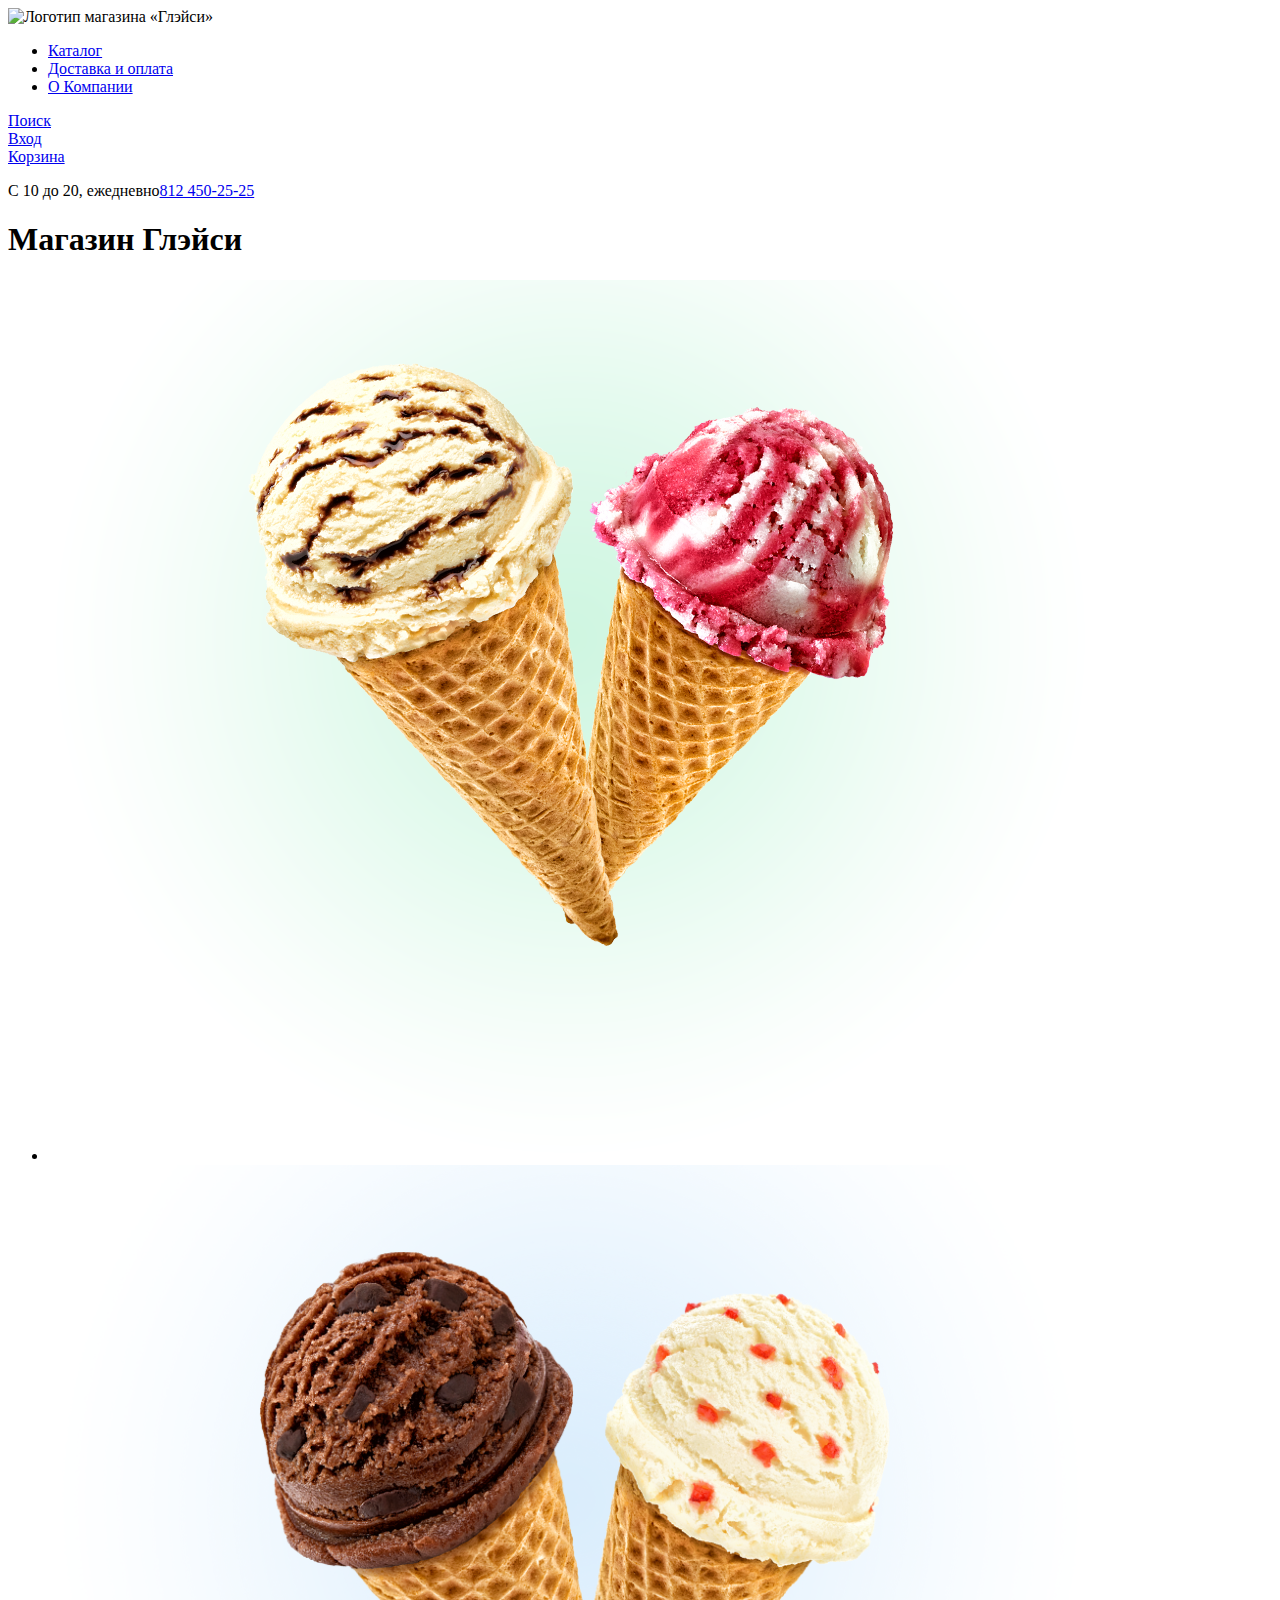
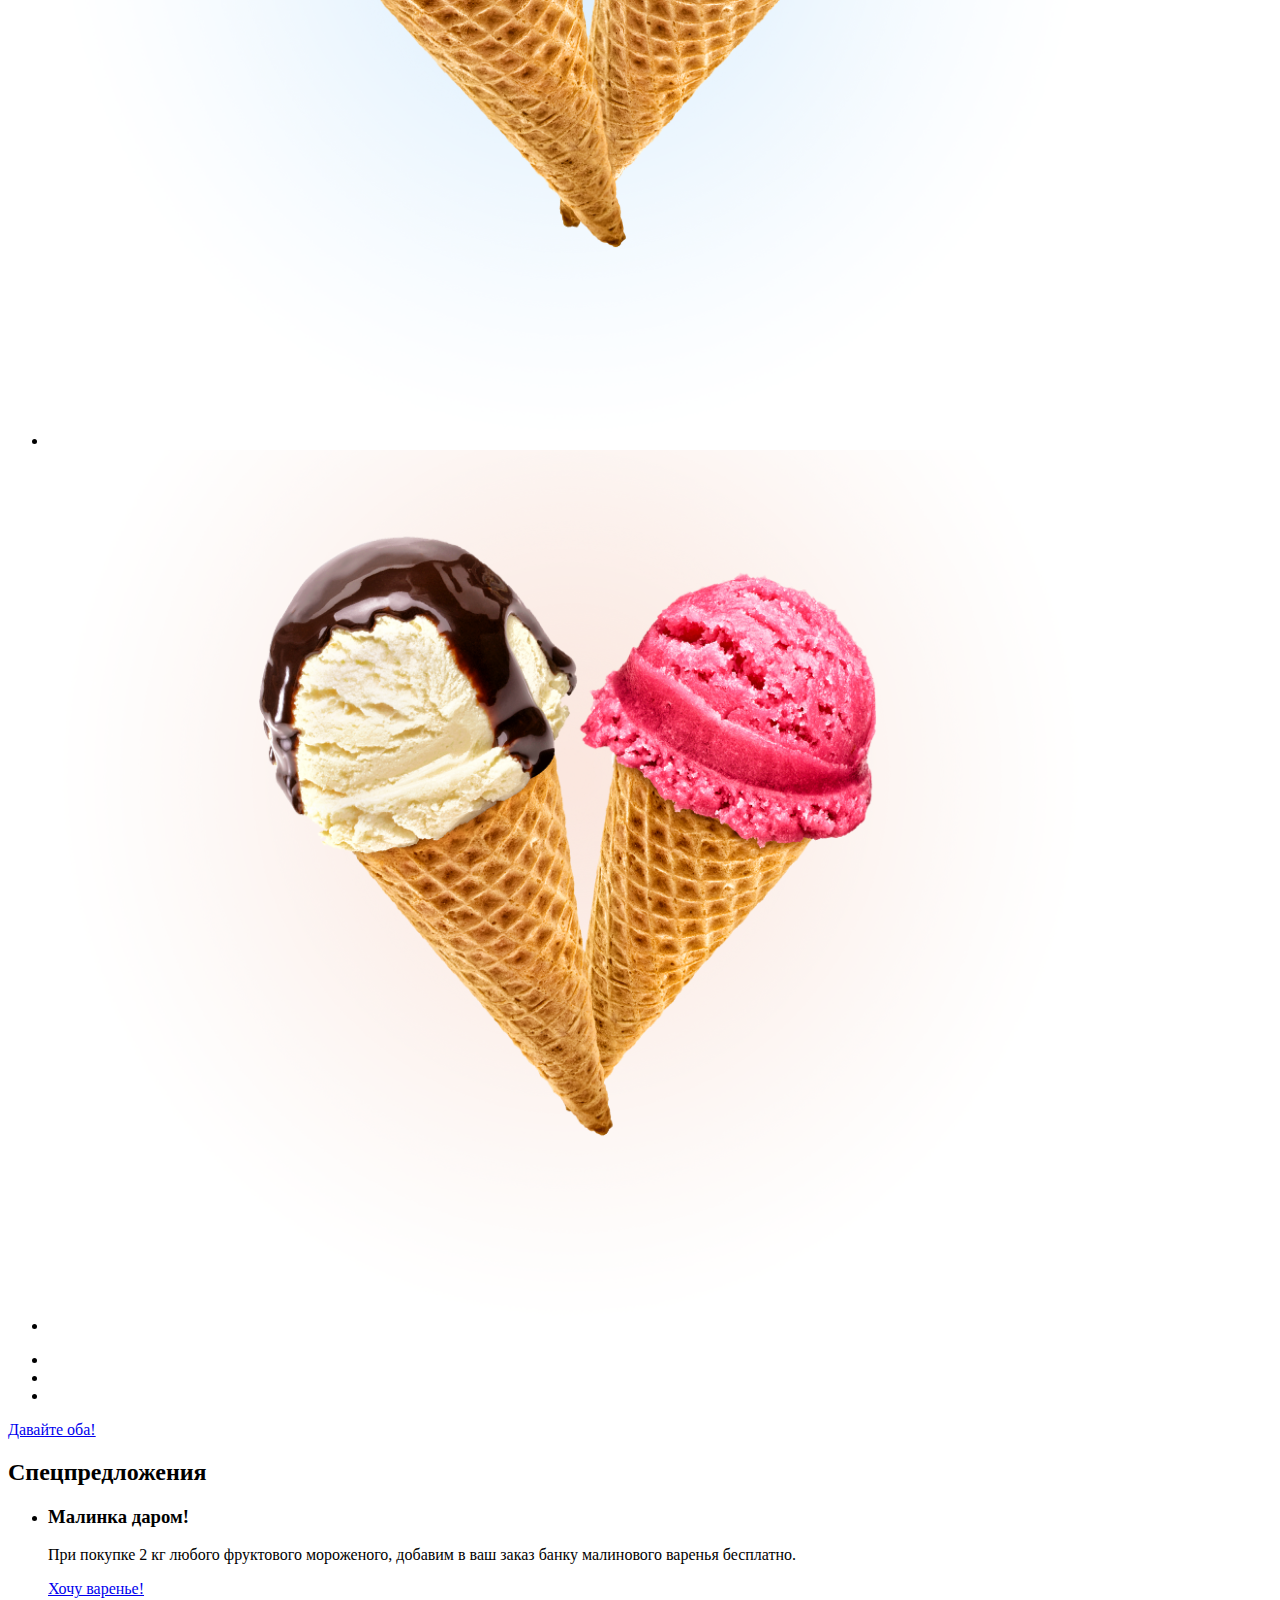
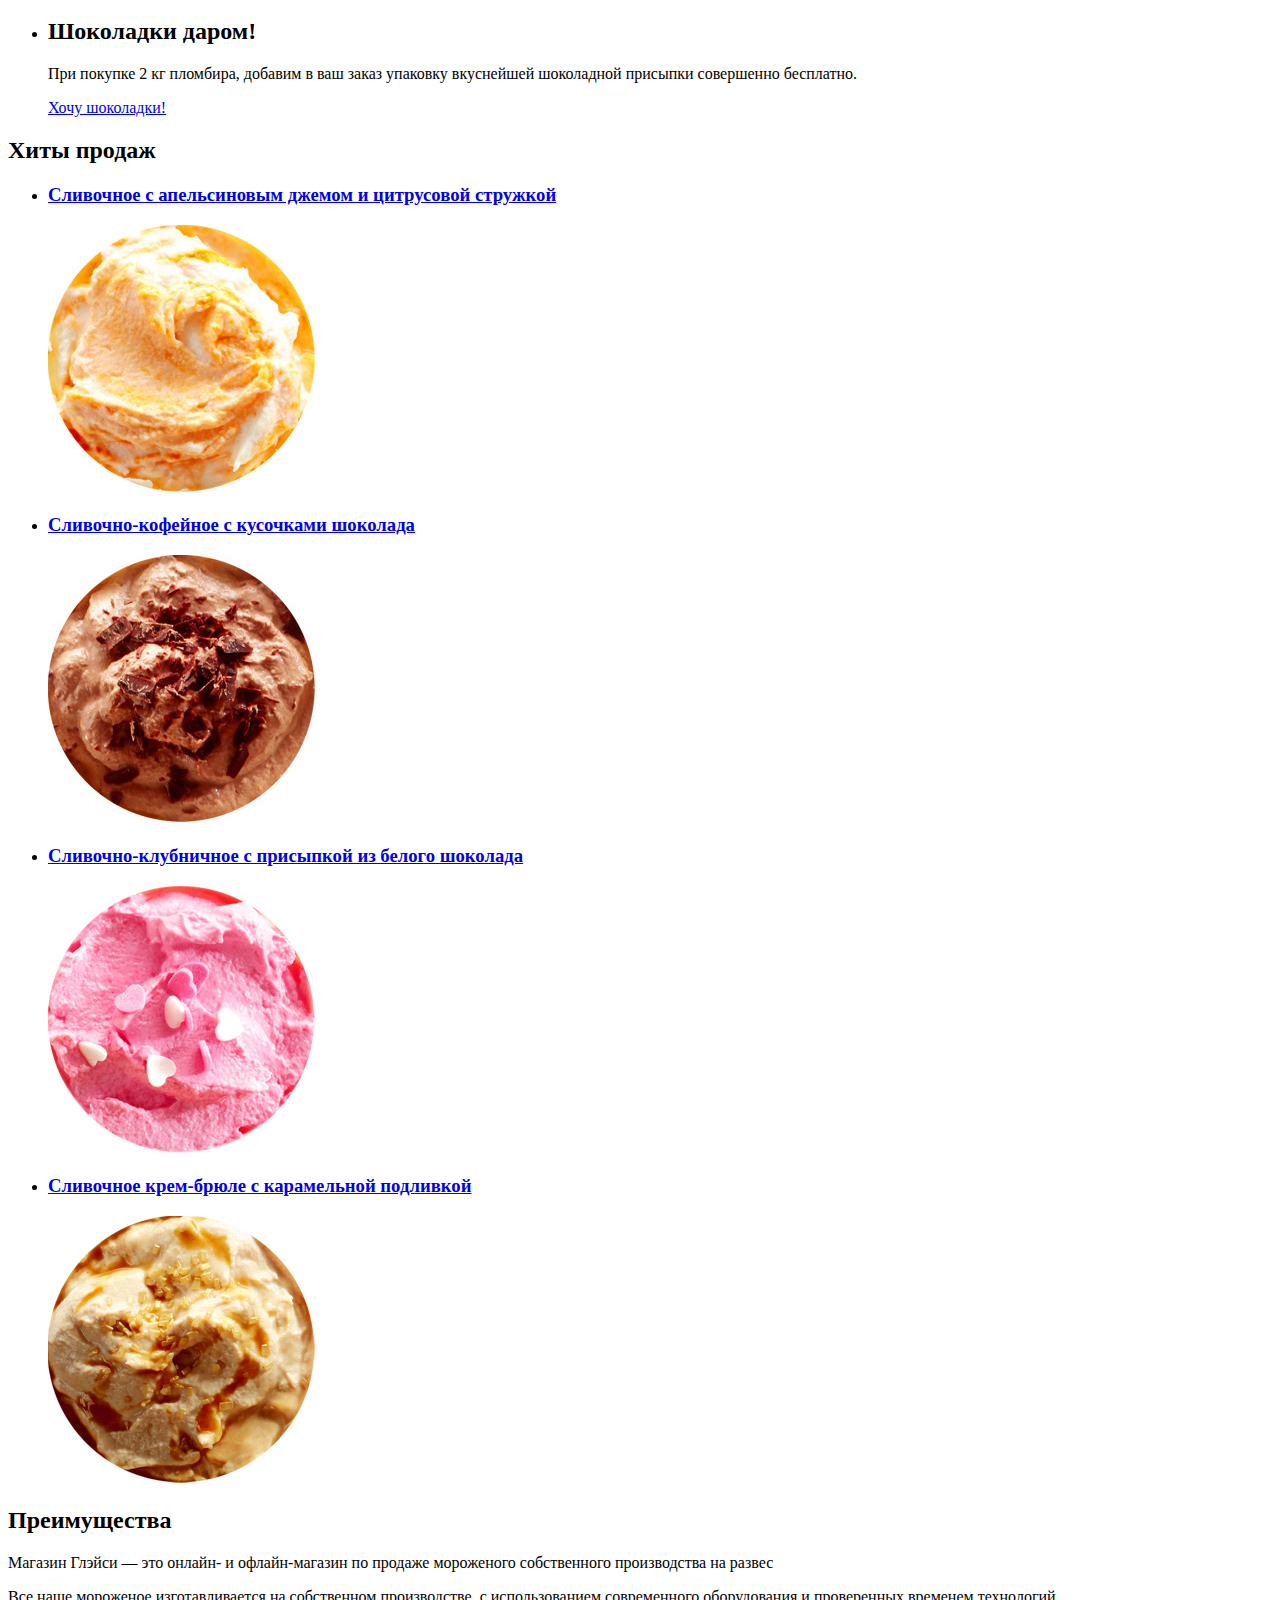
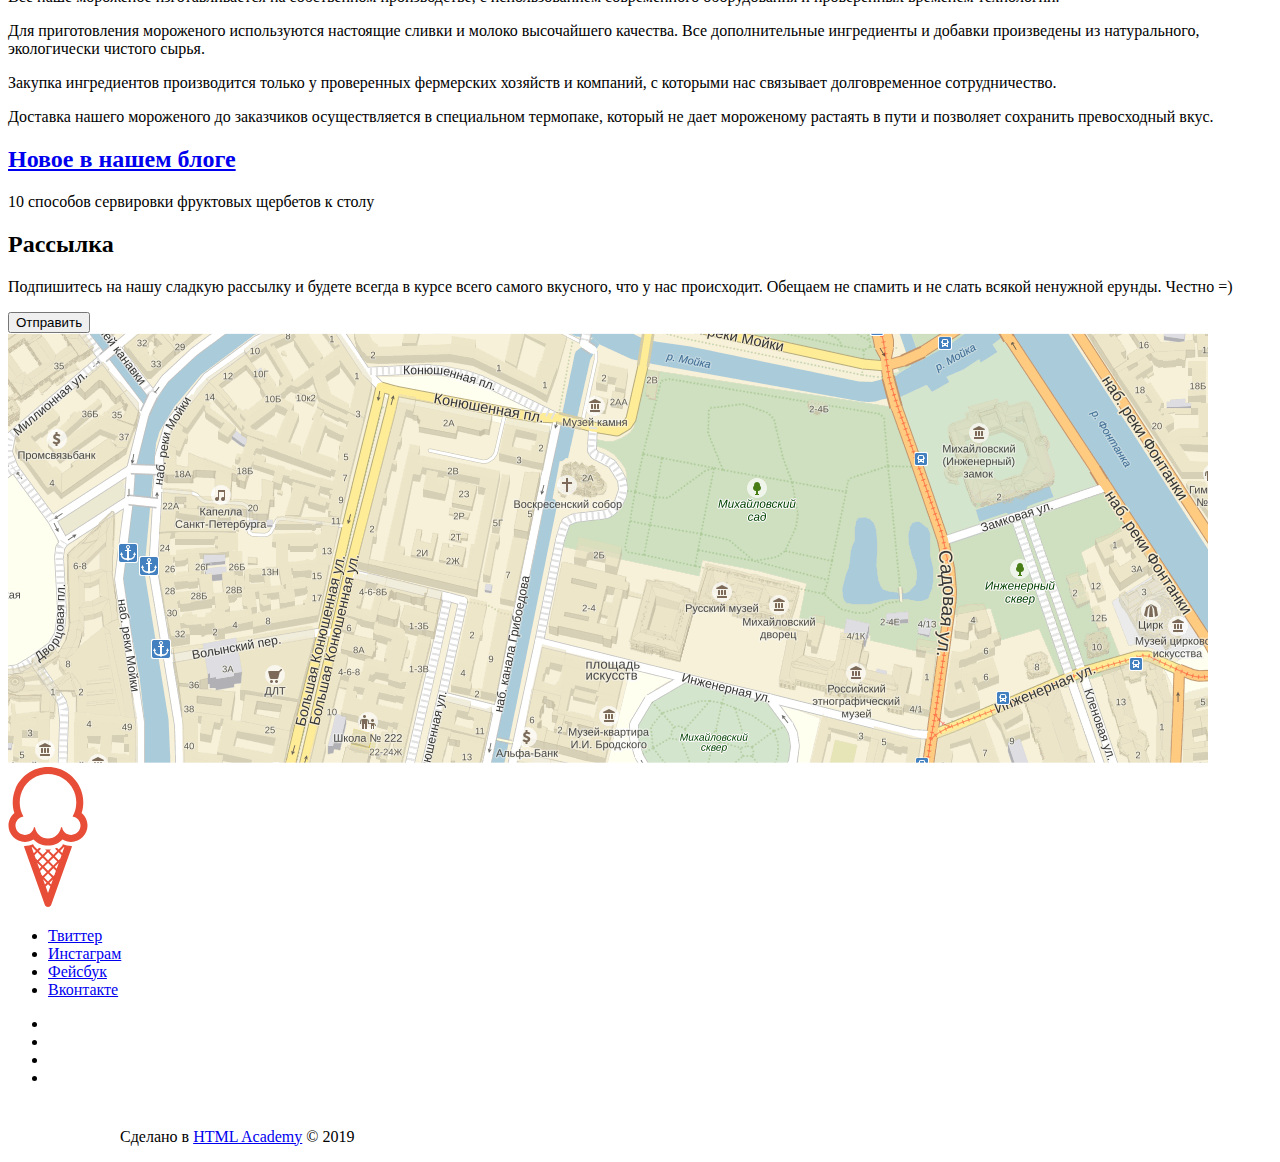
==== index.html @ 661c3807 "графика" ====
<!DOCTYPE html>
<html lang="ru">
  <head>
    <meta charset="utf-8">
    <title>HTML Academy: Глейси</title>
  </head>
<body>
    <header class="header">
        <nav class="main-navigation">
            <a class="site-logo">
                <img src="img/logo.svg" width="154" height="64" alt="Логотип магазина «Глэйси»">
            </a>

            <ul class="site-links">
                <li class="site-links__item"><a class="site-links__catalog" href="#">Каталог</a>
                </li>
                <li class="site-links__item"><a class="site-links__deliverynpay" href="#">Доставка и оплата</a>
                </li>
                <li class="site-links__item"><a class="site-links__about" href="#">О Компании</a>
                </li>
            </ul>
            <div class="main-controls">
                <div class="main-controls__item"><a class="main-controls__search" href="#">Поиск</a>
                </div>
                <div class="main-controls__item"><a class="main-controls__login" href="#">Вход</a>
                </div>
                <div class="main-controls__item"><a class="main-controls__basket" href="#">Корзина</a>
                </div>
            </div>
            <p class="main-contacts">С 10 до 20, ежедневно<a href="#">812 450-25-25</a></p>
        </nav>
    </header>
    <main class="container">
        <h1 class="hidden">Магазин Глэйси</h1>
        
        <section class="slider">
            <ul class="slider__list">
                <li class="slider__item"><img class="slider__img" src="img/slide1.png" width="1045" height="881" alt="Крем-брюле и пломбир с малиновым джемом"></li>
                <li class="slider__item"><img class="slider__img" src="img/slide2.png" width="1045" height="881" alt="Шоколадный пломбир и лимонный сорбет"></li>
                <li class="slider__item"><img class="slider__img" src="img/slide3.png" width="1045" height="881" alt="Пломбир с помадкой и клубничный щербет"></li>
            </ul>

            <ul class="slider__btns">
                <li class="slider__btn"></li>
                <li class="slider__btn"></li>
                <li class="slider__btn"></li>
            </ul>

            <a class="take-two" href="#">Давайте оба!</a>
        </section>

        <section>
            <h2 class="hidden">Спецпредложения</h2>
            <ul>
                <li>
                <article class="offer offer--berry">
                    <h3 class="offer__title">Малинка даром!</h3>
                    <p class="offer__description">При покупке 2 кг любого фруктового мороженого, добавим в ваш заказ банку малинового варенья бесплатно.
                    </p>
                    <a class="offer__link" href="#">Хочу варенье!</a>
                </article>
                </li>
                <li>
                <article class="offer offer--choco">
                    <h2 class="offer__title">Шоколадки даром!</h2>
                    <p class="offer__description">При покупке 2 кг пломбира, добавим в ваш заказ упаковку вкуснейшей шоколадной присыпки совершенно бесплатно.
                    </p>
                    <a class="offer__link" href="#">Хочу шоколадки!</a>
                </article>
                </li>
            </ul>
        </section>

        <section class="catalog">
            <h2 class="hidden">Хиты продаж</h2>
            <ul class="catalog__list">
                <li class="catalog__item catalog-item">
                    <h3 class="catalog-item__title"><a href="#" class="catalog-item__link">Сливочное с апельсиновым джемом и цитрусовой стружкой</a></h3>
                    <img src="img/icecitrus.jpg" alt="Сливочное с апельсиновым джемом и цитрусовой стружкой" width="267" height="267">
                    <p class="catalog-item__price"></p>
                </li>
                <li class="catalog__item catalog-item">
                    <h3 class="catalog-item__title"><a href="#" class="catalog-item__link">Сливочно-кофейное с кусочками шоколада</a></h3>
                    <img src="img/icecofee.jpg" alt="Сливочно-кофейное с кусочками шоколада" width="267" height="267">
                    <p class="catalog-item__price"></p>
                </li>
                <li class="catalog__item catalog-item">
                    <h3 class="catalog-item__title"><a href="#" class="catalog-item__link">Сливочно-клубничное с присыпкой из белого шоколада</a></h3>
                    <img src="img/icestrawberry.jpg" alt="Сливочно-клубничное с присыпкой из белого шоколада" width="267" height="267">
                    <p class="catalog-item__price"></p>
                </li>
                <li class="catalog__item catalog-item">
                    <h3 class="catalog-item__title"><a href="#" class="catalog-item__link">Сливочное крем-брюле с карамельной подливкой</a></h3>
                    <img src="img/icecaramel.jpg" alt="Сливочное крем-брюле с карамельной подливкой" width="267" height="267">
                    <p class="catalog-item__price"></p>
                </li>   
            </ul>
        </section>

        <section class="special">
            <h2 class="special__title">Преимущества</h2>
            <p class="special__description">Магазин Глэйси — это онлайн- и офлайн-магазин по продаже мороженого собственного производства на развес</p>
            <p class="special_item">Все наше мороженое изготавливается на собственном производстве, с использованием современного оборудования и проверенных временем технологий.</p>
            <p class="special_item">Для приготовления мороженого используются настоящие сливки и молоко высочайшего качества. Все дополнительные ингредиенты и добавки произведены из натурального, экологически чистого сырья.</p>
            <p class="special_item">Закупка ингредиентов  производится только у проверенных фермерских хозяйств и компаний, с которыми нас связывает долговременное сотрудничество.</p>
            <p class="special_item">Доставка нашего мороженого до заказчиков осуществляется в специальном термопаке, который не дает мороженому растаять в пути и позволяет сохранить превосходный вкус.</p>
        </section>

        <article class="news-blog">
            <h2 class="news-blog__title"><a href="#">Новое в нашем блоге</a></h2>
            <p class="news-blog__description">10 способов сервировки фруктовых щербетов к столу</p>
        </article>

        <section class="subscription">
            <h2 class="subscription__title">Рассылка</h2>
            <p class="subscription__description">Подпишитесь на нашу сладкую рассылку и будете всегда в курсе всего самого вкусного, что у нас происходит. Обещаем не спамить и не слать всякой ненужной ерунды. Честно =) </p>
            <button class="subscription__button" type="submit">Отправить</button>
        </section>

        <img src="img/map.png" width="1200" height="430" alt="Карта">
        <img src="img/pin.svg" width="80" height="140" alt="Пин">
    </main>
    <footer class="footer">
        <ul class="social-list">
            <li class="social-list__item"><a class="social-list__link" href="#">Твиттер</a></li>
            <li class="social-list__item"><a class="social-list__link" href="#">Инстаграм</a></li>
            <li class="social-list__item"><a class="social-list__link" href="#">Фейсбук</a></li>
            <li class="social-list__item"><a class="social-list__link" href="#">Вконтакте</a></li>
        </ul>
    
        <ul class="footer__navigation">
            <li class="footer__navigation_item"><a class="footer__navigation_link" href="#"></a></li>
            <li class="footer__navigation_item"><a class="footer__navigation_link" href="#"></a></li>
            <li class="footer__navigation_item"><a class="footer__navigation_link" href="#"></a></li>
            <li class="footer__navigation_item"><a class="footer__navigation_link" href="#"></a></li>
        </ul>
    
        <p class="footer__copyright">
            <a href="https://htmlacademy.ru/intensive/htmlcss"><img src="img/logo-htmlacademy-small.svg" width="108" height="39" alt="Логотип HTML Academy"></a>
            Сделано в <a href="https://htmlacademy.ru/intensive/htmlcss">HTML Academy</a> © 2019
        </p>
    </footer>
</body>
</html>
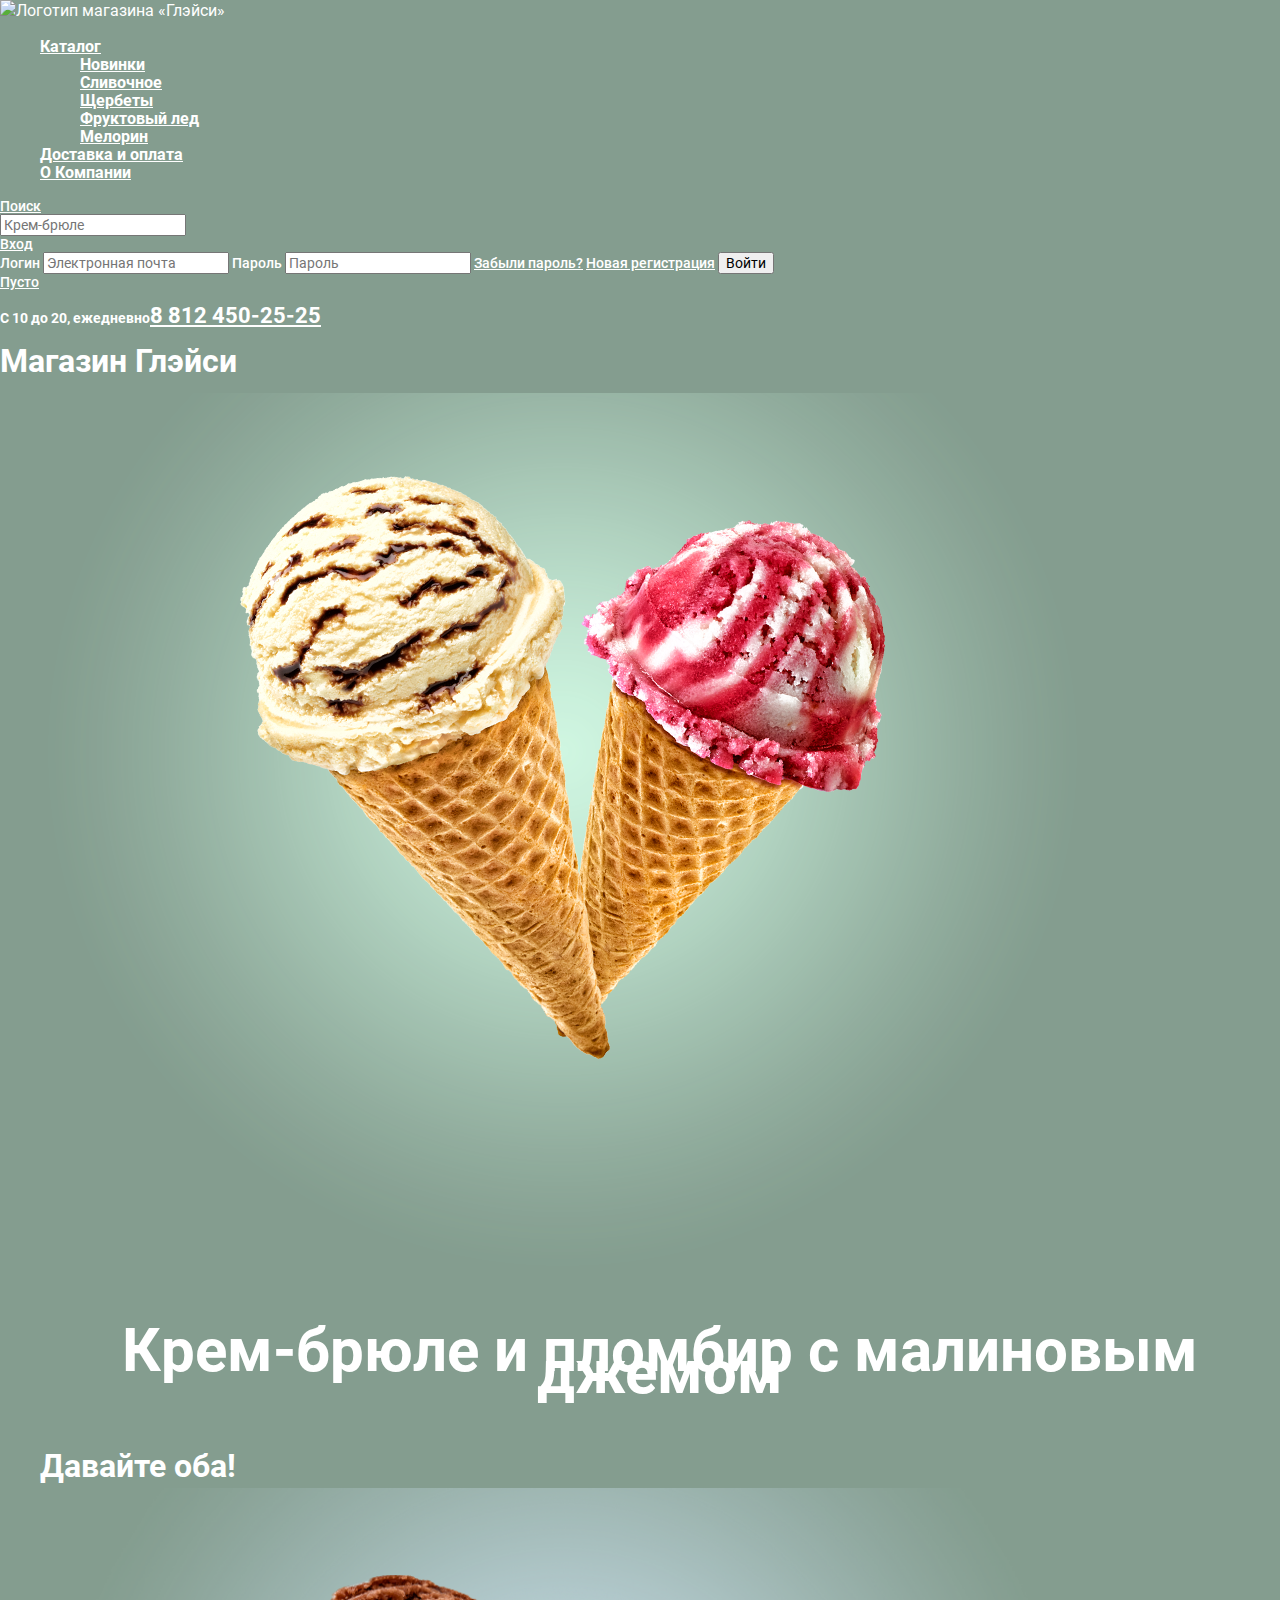
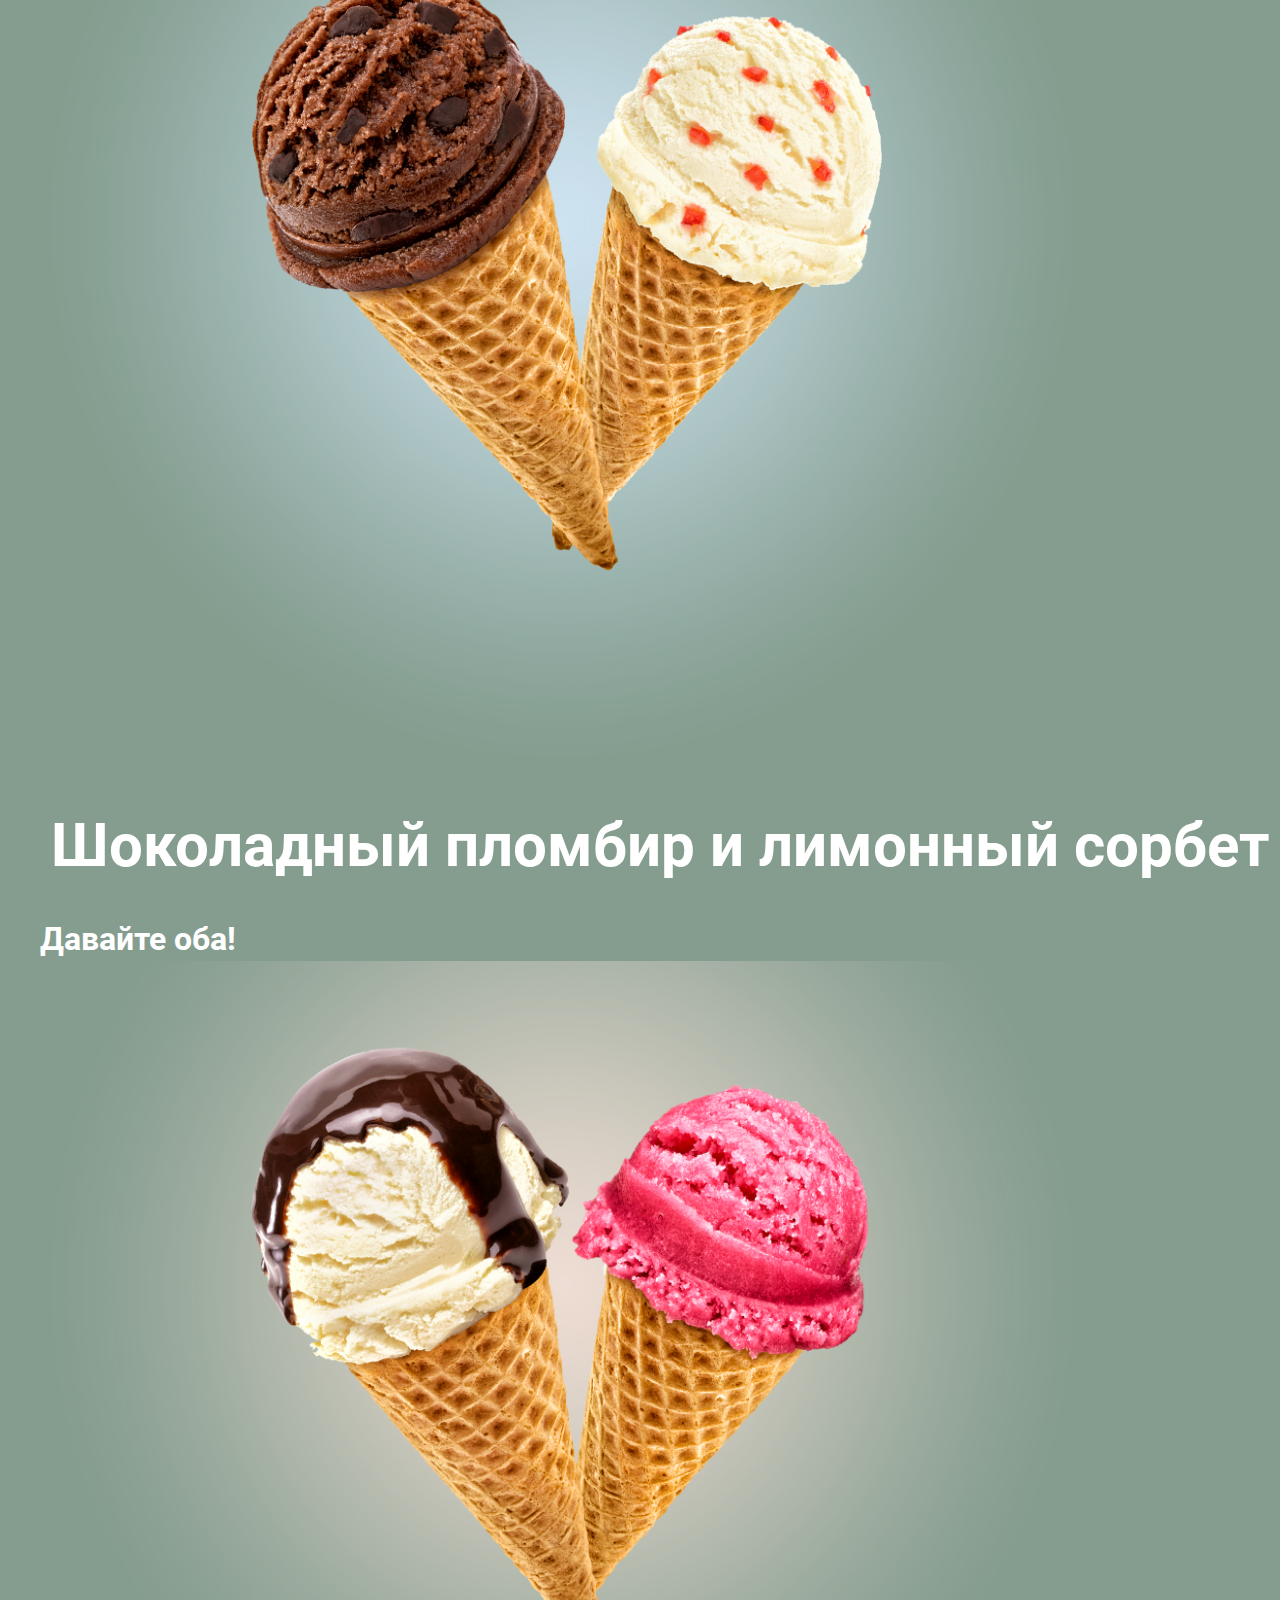
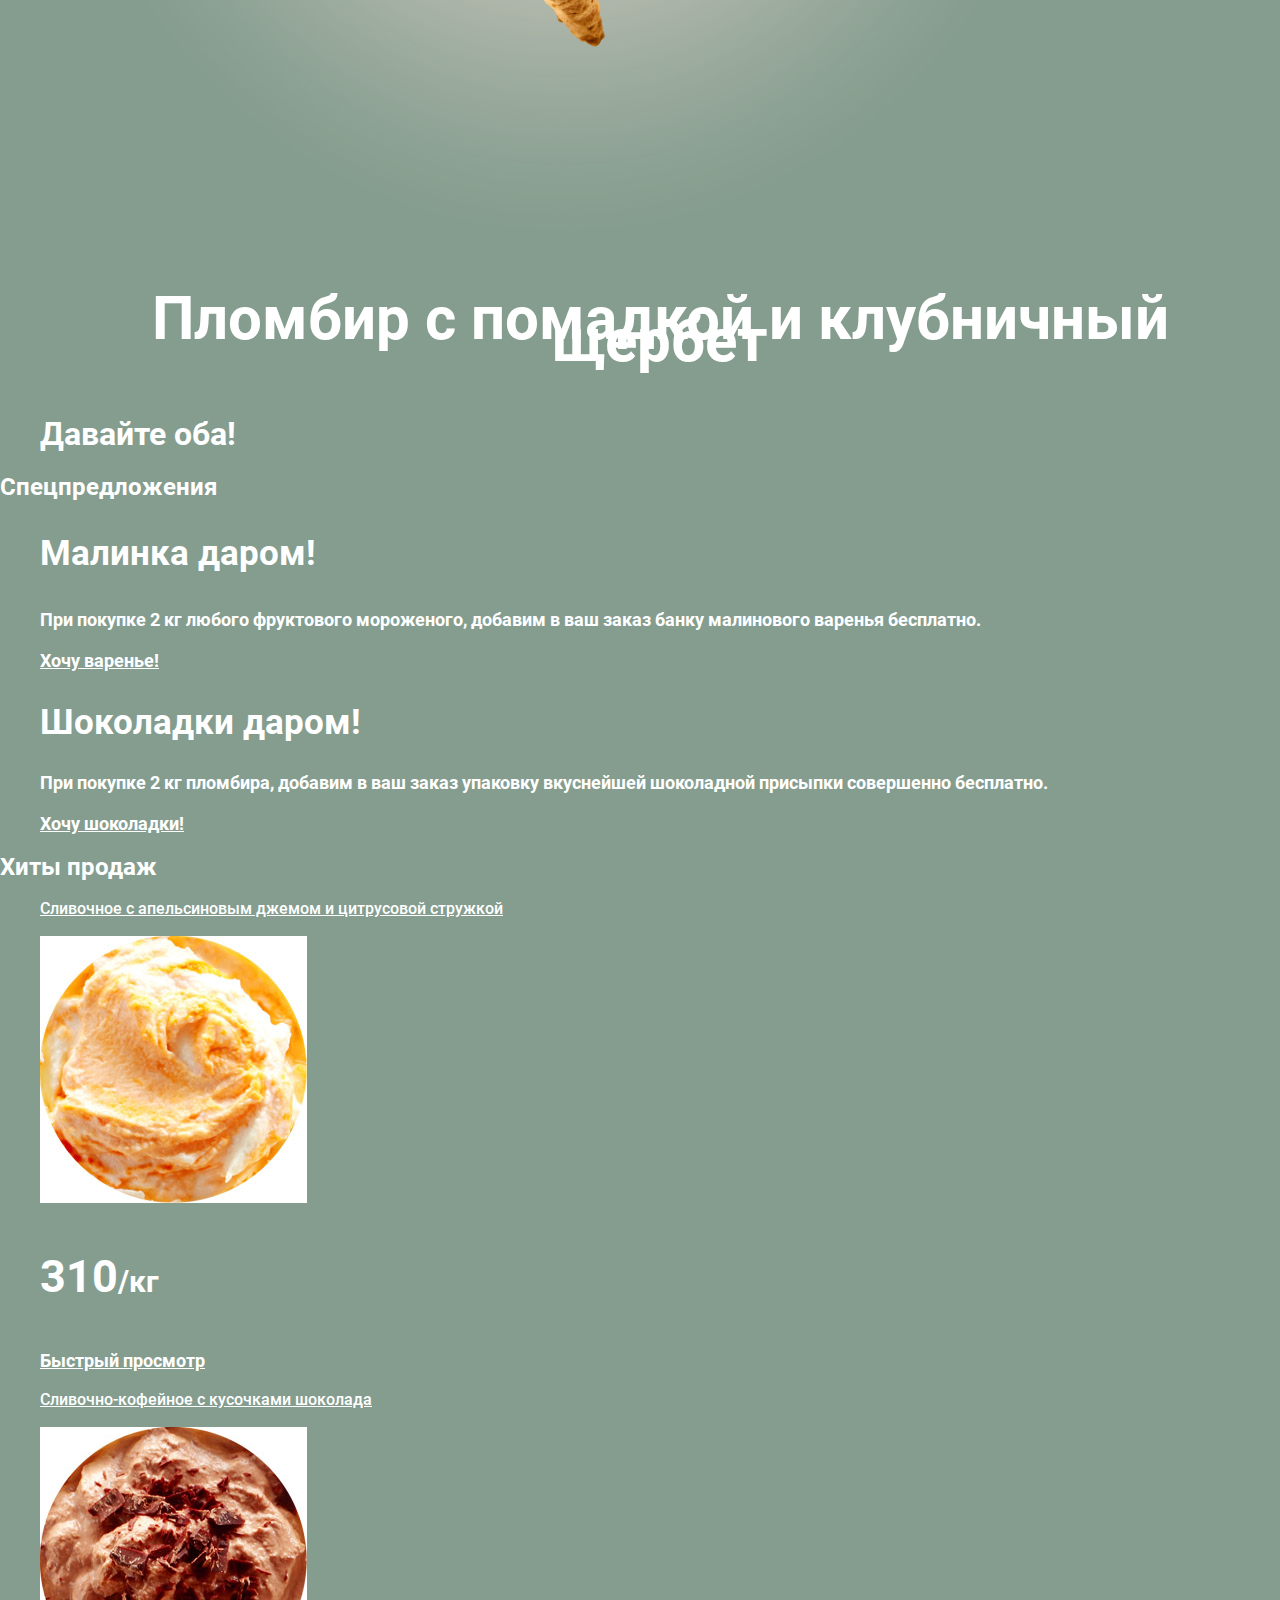
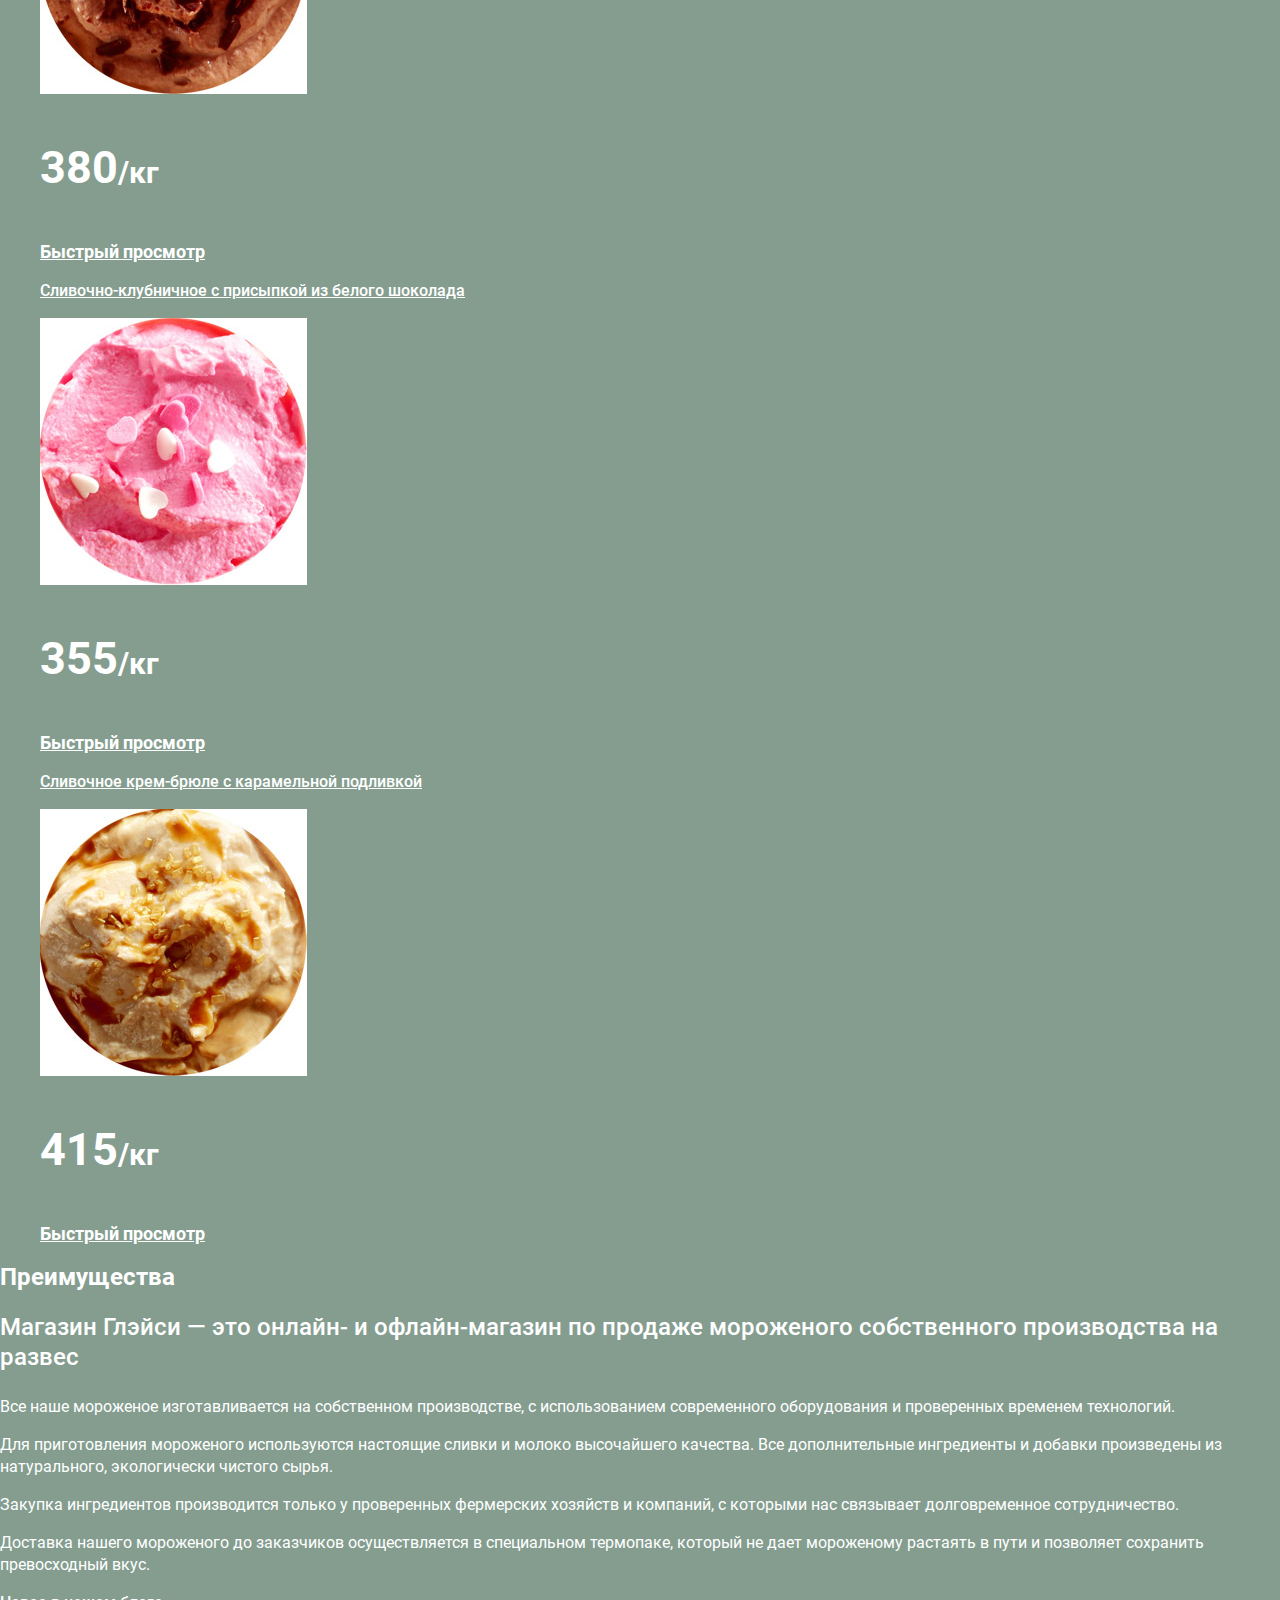
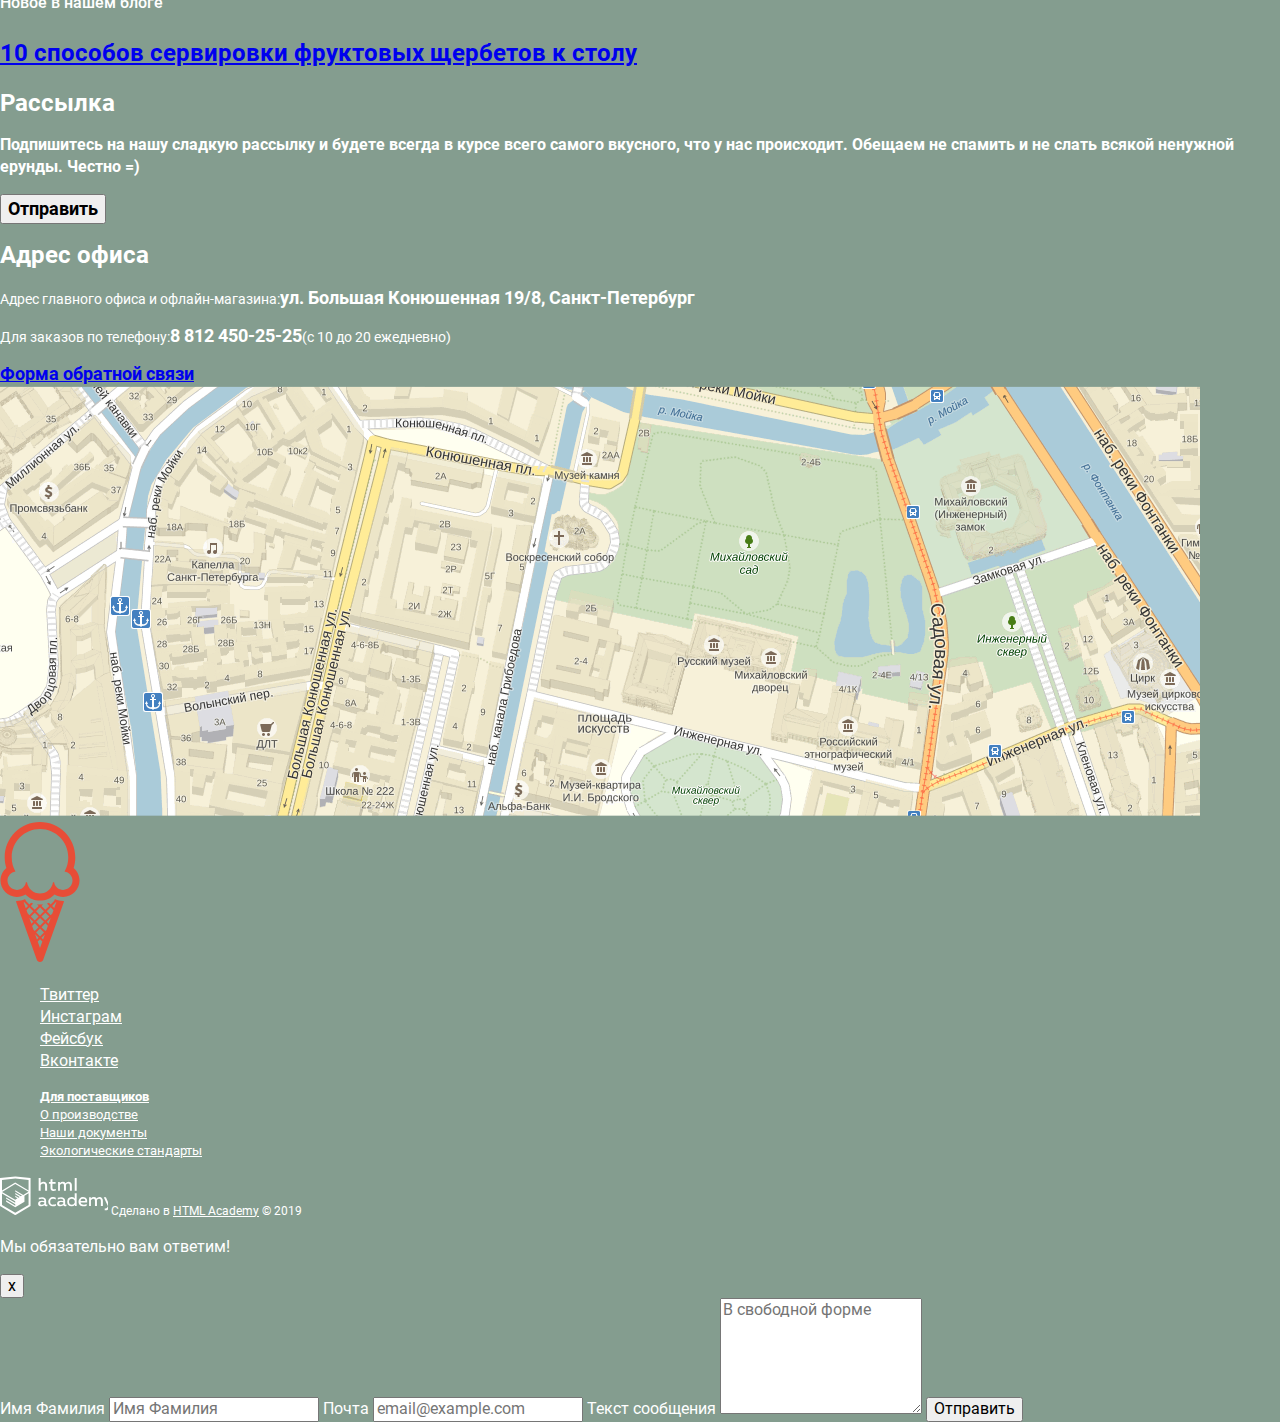
==== commit 0d7fd6d3: "исправления по формам и css" ====
--- a/index.html
+++ b/index.html
@@ -3,6 +3,9 @@
   <head>
     <meta charset="utf-8">
     <title>HTML Academy: Глейси</title>
+    <link href="https://fonts.googleapis.com/css?family=Roboto:400,500,700&display=swap&subset=cyrillic" rel="stylesheet">
+    <link rel="stylesheet" href="css/normalize.css">
+    <link rel="stylesheet" href="css/style.css">
   </head>
 <body>
     <header class="header">
@@ -13,6 +16,13 @@
 
             <ul class="site-links">
                 <li class="site-links__item"><a class="site-links__catalog" href="#">Каталог</a>
+                    <ul class="site-links__item sub-menu">
+                        <li class="sub-menu__item"><a href="">Новинки</a></li>
+                        <li class="sub-menu__item"><a href="gllacy-catalog.html">Сливочное</a></li>
+                        <li class="sub-menu__item"><a href="">Щербеты</a></li>
+                        <li class="sub-menu__item"><a href="">Фруктовый лед</a></li>
+                        <li class="sub-menu__item"><a href="">Мелорин</a></li>
+                    </ul>
                 </li>
                 <li class="site-links__item"><a class="site-links__deliverynpay" href="#">Доставка и оплата</a>
                 </li>
@@ -21,23 +31,49 @@
             </ul>
             <div class="main-controls">
                 <div class="main-controls__item"><a class="main-controls__search" href="#">Поиск</a>
+                    <form class="form-search" action="" method="GET">
+                        <label class="form-search__label">
+                            <input type="search" class="form-search__input" name="search" placeholder="Крем-брюле" required>
+                        </label>
+                    </form>
                 </div>
                 <div class="main-controls__item"><a class="main-controls__login" href="#">Вход</a>
+                    <form class="form-entrance" action="" method="GET">
+                        <label class="form-entrance__label">Логин
+                            <input type="email" class="form-entrance__login--input" name="login" placeholder="Электронная почта" required>
+                        </label>
+                        <label class="form-entrance__label">Пароль
+                            <input type="password" class="form-entrance__login--input" name="password" placeholder="Пароль" required>
+                        </label>
+                        <a class="form-entrance__forgot" href="#">Забыли пароль?</a>
+                        <a class="form-entrance__registration" href="#">Новая регистрация</a>
+                        <button class="form-entrance__btn" type="submit">Войти</button>
+                    </form>
                 </div>
-                <div class="main-controls__item"><a class="main-controls__basket" href="#">Корзина</a>
+                <div class="main-controls__item"><a class="main-controls__basket" href="#">Пусто</a>
                 </div>
             </div>
-            <p class="main-contacts">С 10 до 20, ежедневно<a href="#">812 450-25-25</a></p>
+            <p class="main-contacts">С 10 до 20, ежедневно<a href="tel:+78124502525">8 812 450-25-25</a></p>
         </nav>
     </header>
     <main class="container">
-        <h1 class="hidden">Магазин Глэйси</h1>
+        <h1 class="visually-hidden">Магазин Глэйси</h1>
         
         <section class="slider">
             <ul class="slider__list">
-                <li class="slider__item"><img class="slider__img" src="img/slide1.png" width="1045" height="881" alt="Крем-брюле и пломбир с малиновым джемом"></li>
-                <li class="slider__item"><img class="slider__img" src="img/slide2.png" width="1045" height="881" alt="Шоколадный пломбир и лимонный сорбет"></li>
-                <li class="slider__item"><img class="slider__img" src="img/slide3.png" width="1045" height="881" alt="Пломбир с помадкой и клубничный щербет"></li>
+                <li class="slider__item">
+                    <img class="slider__item--img" src="img/slide1.png" width="1045" height="881" alt="Крем-брюле и пломбир с малиновым джемом">
+                    <p class="slider__item--title">Крем-брюле и пломбир с малиновым джемом</p>
+                    <a href="#" class="slider__item--btn">Давайте оба!</a>
+                </li>
+                <li class="slider__item--item">
+                    <img class="slider__img" src="img/slide2.png" width="1045" height="881" alt="Шоколадный пломбир и лимонный сорбет"></li>
+                    <p class="slider__item--title">Шоколадный пломбир и лимонный сорбет</p>
+                    <a href="#" class="slider__item--btn">Давайте оба!</a>
+                <li class="slider__item--item">
+                    <img class="slider__img" src="img/slide3.png" width="1045" height="881" alt="Пломбир с помадкой и клубничный щербет"></li>
+                    <p class="slider__item--title">Пломбир с помадкой и клубничный щербет</p>
+                    <a href="#" class="slider__item--btn">Давайте оба!</a>
             </ul>
 
             <ul class="slider__btns">
@@ -45,23 +81,21 @@
                 <li class="slider__btn"></li>
                 <li class="slider__btn"></li>
             </ul>
-
-            <a class="take-two" href="#">Давайте оба!</a>
-        </section>
-
-        <section>
-            <h2 class="hidden">Спецпредложения</h2>
-            <ul>
-                <li>
-                <article class="offer offer--berry">
+        </section>
+
+        <section class="offer">
+            <h2 class="visually-hidden">Спецпредложения</h2>
+            <ul class="offer__list">
+                <li class="offer__item">
+                <article class="offer__item offer--berry">
                     <h3 class="offer__title">Малинка даром!</h3>
                     <p class="offer__description">При покупке 2 кг любого фруктового мороженого, добавим в ваш заказ банку малинового варенья бесплатно.
                     </p>
                     <a class="offer__link" href="#">Хочу варенье!</a>
                 </article>
                 </li>
-                <li>
-                <article class="offer offer--choco">
+                <li class="offer__item">
+                <article class="offer__item offer--choco">
                     <h2 class="offer__title">Шоколадки даром!</h2>
                     <p class="offer__description">При покупке 2 кг пломбира, добавим в ваш заказ упаковку вкуснейшей шоколадной присыпки совершенно бесплатно.
                     </p>
@@ -72,27 +106,39 @@
         </section>
 
         <section class="catalog">
-            <h2 class="hidden">Хиты продаж</h2>
+            <h2 class="visually-hidden">Хиты продаж</h2>
             <ul class="catalog__list">
                 <li class="catalog__item catalog-item">
                     <h3 class="catalog-item__title"><a href="#" class="catalog-item__link">Сливочное с апельсиновым джемом и цитрусовой стружкой</a></h3>
                     <img src="img/icecitrus.jpg" alt="Сливочное с апельсиновым джемом и цитрусовой стружкой" width="267" height="267">
-                    <p class="catalog-item__price"></p>
+                    <p class="catalog-item__price">310<span>/кг</span></p>
+                    <div class="catalog-item__hover">
+                        <a href="#" class="catalog-item__btn">Быстрый просмотр</a>
+                    </div>
                 </li>
                 <li class="catalog__item catalog-item">
                     <h3 class="catalog-item__title"><a href="#" class="catalog-item__link">Сливочно-кофейное с кусочками шоколада</a></h3>
                     <img src="img/icecofee.jpg" alt="Сливочно-кофейное с кусочками шоколада" width="267" height="267">
-                    <p class="catalog-item__price"></p>
+                    <p class="catalog-item__price">380<span>/кг</span></p>
+                    <div class="catalog-item__hover">
+                        <a href="#" class="catalog-item__btn">Быстрый просмотр</a>
+                    </div>
                 </li>
                 <li class="catalog__item catalog-item">
                     <h3 class="catalog-item__title"><a href="#" class="catalog-item__link">Сливочно-клубничное с присыпкой из белого шоколада</a></h3>
                     <img src="img/icestrawberry.jpg" alt="Сливочно-клубничное с присыпкой из белого шоколада" width="267" height="267">
-                    <p class="catalog-item__price"></p>
+                    <p class="catalog-item__price">355<span>/кг</span></p>
+                    <div class="catalog-item__hover">
+                        <a href="#" class="catalog-item__btn">Быстрый просмотр</a>
+                    </div>
                 </li>
                 <li class="catalog__item catalog-item">
                     <h3 class="catalog-item__title"><a href="#" class="catalog-item__link">Сливочное крем-брюле с карамельной подливкой</a></h3>
                     <img src="img/icecaramel.jpg" alt="Сливочное крем-брюле с карамельной подливкой" width="267" height="267">
-                    <p class="catalog-item__price"></p>
+                    <p class="catalog-item__price">415<span>/кг</span></p>
+                    <div class="catalog-item__hover">
+                        <a href="#" class="catalog-item__btn">Быстрый просмотр</a>
+                    </div>
                 </li>   
             </ul>
         </section>
@@ -107,14 +153,21 @@
         </section>
 
         <article class="news-blog">
-            <h2 class="news-blog__title"><a href="#">Новое в нашем блоге</a></h2>
-            <p class="news-blog__description">10 способов сервировки фруктовых щербетов к столу</p>
+            <h2 class="news-blog__title">Новое в нашем блоге</h2>
+            <p class="news-blog__description"><a href="#">10 способов сервировки фруктовых щербетов к столу</a></p>
         </article>
 
         <section class="subscription">
-            <h2 class="subscription__title">Рассылка</h2>
+            <h2 class="visually-hidden">Рассылка</h2>
             <p class="subscription__description">Подпишитесь на нашу сладкую рассылку и будете всегда в курсе всего самого вкусного, что у нас происходит. Обещаем не спамить и не слать всякой ненужной ерунды. Честно =) </p>
             <button class="subscription__button" type="submit">Отправить</button>
+        </section>
+
+        <section class="address">
+            <h2 class="visually-hidden">Адрес офиса</h2>
+            <p>Адрес главного офиса и офлайн-магазина:<span>ул. Большая Конюшенная 19/8, Санкт-Петербург</span></p>
+            <p>Для заказов по телефону:<span>8 812 450-25-25</span>(с 10 до 20 ежедневно)</p>
+            <a class="address__btn" href="#">Форма обратной связи</a>
         </section>
 
         <img src="img/map.png" width="1200" height="430" alt="Карта">
@@ -129,10 +182,10 @@
         </ul>
     
         <ul class="footer__navigation">
-            <li class="footer__navigation_item"><a class="footer__navigation_link" href="#"></a></li>
-            <li class="footer__navigation_item"><a class="footer__navigation_link" href="#"></a></li>
-            <li class="footer__navigation_item"><a class="footer__navigation_link" href="#"></a></li>
-            <li class="footer__navigation_item"><a class="footer__navigation_link" href="#"></a></li>
+            <li class="footer__navigation_item"><a class="footer__navigation_link" href="#">Для поставщиков</a></li>
+            <li class="footer__navigation_item"><a class="footer__navigation_link" href="#">О производстве</a></li>
+            <li class="footer__navigation_item"><a class="footer__navigation_link" href="#">Наши документы</a></li>
+            <li class="footer__navigation_item"><a class="footer__navigation_link" href="#">Экологические стандарты</a></li>
         </ul>
     
         <p class="footer__copyright">
@@ -140,5 +193,21 @@
             Сделано в <a href="https://htmlacademy.ru/intensive/htmlcss">HTML Academy</a> © 2019
         </p>
     </footer>
+    <section class="modal">
+        <p class="modal__title">Мы обязательно вам ответим!</p>
+        <button class="modal__btn-close" type="button">x</button>
+        <form class="modal__form" action="" method="POST">
+            <label class="modal__form--name">Имя Фамилия
+                <input type="text" class="modal__form--input" name="name" placeholder="Имя Фамилия" required>
+            </label>
+            <label class="modal__form--email">Почта
+                <input type="email" class="modal__form--input" name="email" placeholder="email@example.com" required>
+            </label>
+            <label class="modal__form--text">Текст сообщения
+                <textarea class="modal__form--field" name="text" rows="6" placeholder="В свободной форме" required></textarea>
+            </label>
+            <button class="modal__form--btn" type="submit">Отправить</button>
+        </form>
+    </section>
 </body>
 </html>--- a/css/style.css
+++ b/css/style.css
@@ -0,0 +1,294 @@
+/* roboto-regular - cyrillic_latin */
+@font-face {
+    font-family: 'Roboto';
+    font-style: normal;
+    font-weight: 400;
+    src: url('../fonts/roboto-v20-cyrillic_latin-regular.eot'); /* IE9 Compat Modes */
+    src: local('Roboto'), local('Roboto-Regular'),
+         url('../fonts/roboto-v20-cyrillic_latin-regular.eot?#iefix') format('embedded-opentype'), /* IE6-IE8 */
+         url('../fonts/roboto-v20-cyrillic_latin-regular.woff2') format('woff2'), /* Super Modern Browsers */
+         url('../fonts/roboto-v20-cyrillic_latin-regular.woff') format('woff'), /* Modern Browsers */
+         url('../fonts/roboto-v20-cyrillic_latin-regular.ttf') format('truetype'), /* Safari, Android, iOS */
+         url('../fonts/roboto-v20-cyrillic_latin-regular.svg#Roboto') format('svg'); /* Legacy iOS */
+  }
+  /* roboto-700 - cyrillic_latin */
+  @font-face {
+    font-family: 'Roboto';
+    font-style: normal;
+    font-weight: 700;
+    src: url('../fonts/roboto-v20-cyrillic_latin-700.eot'); /* IE9 Compat Modes */
+    src: local('Roboto Bold'), local('Roboto-Bold'),
+         url('../fonts/roboto-v20-cyrillic_latin-700.eot?#iefix') format('embedded-opentype'), /* IE6-IE8 */
+         url('../fonts/roboto-v20-cyrillic_latin-700.woff2') format('woff2'), /* Super Modern Browsers */
+         url('../fonts/roboto-v20-cyrillic_latin-700.woff') format('woff'), /* Modern Browsers */
+         url('../fonts/roboto-v20-cyrillic_latin-700.ttf') format('truetype'), /* Safari, Android, iOS */
+         url('../fonts/roboto-v20-cyrillic_latin-700.svg#Roboto') format('svg'); /* Legacy iOS */
+  }
+  /* roboto-500 - cyrillic_latin */
+  @font-face {
+    font-family: 'Roboto';
+    font-style: normal;
+    font-weight: 500;
+    src: url('../fonts/roboto-v20-cyrillic_latin-500.eot'); /* IE9 Compat Modes */
+    src: local('Roboto Medium'), local('Roboto-Medium'),
+         url('../fonts/roboto-v20-cyrillic_latin-500.eot?#iefix') format('embedded-opentype'), /* IE6-IE8 */
+         url('../fonts/roboto-v20-cyrillic_latin-500.woff2') format('woff2'), /* Super Modern Browsers */
+         url('../fonts/roboto-v20-cyrillic_latin-500.woff') format('woff'), /* Modern Browsers */
+         url('../fonts/roboto-v20-cyrillic_latin-500.ttf') format('truetype'), /* Safari, Android, iOS */
+         url('../fonts/roboto-v20-cyrillic_latin-500.svg#Roboto') format('svg'); /* Legacy iOS */
+  }
+
+  body {
+      margin: 0;
+      padding: 0;
+
+      font-family: "Roboto", Arial, sans-serif;
+      font-size: 16px;
+      line-height: 22px;
+      font-weight: 400;
+      color: #ffffff;
+
+      background-color: #849d8f;
+  }
+
+  .site-links,
+  .site-links__item,
+  .slider__list,
+  .slider__btns,
+  .offer__list,
+  .catalog__list,
+  .social-list,
+  .footer__navigation,
+  .breadcrumbs,
+  .filters__fat--list,
+  .filters__fillers--list,
+  .catalog__list,
+  .pagination {
+       list-style: none;
+  }
+
+  .site-links a,
+  .main-controls a,
+  .main-contacts a,
+  .catalog__list a,
+  .social-list a,
+  .footer__navigation a,
+  .footer__copyright a,
+  .pagination a,
+  .breadcrumbs a {
+       color: #ffffff;
+  }
+
+  .main-contacts a:focus,
+  .main-contacts a:hover,
+  .catalog__list a:focus,
+  .catalog__list a:hover,
+  .social-list a:focus,
+  .social-list a:hover,
+  .footer__navigation a:focus,
+  .footer__navigation a:hover,
+  .footer__copyright a:focus,
+  .footer__copyright a:hover,
+  .breadcrumbs a:focus,
+  .breadcrumbs a:hover {
+       color: #ffbc9e;
+  }
+
+  .site-links {
+       font-size: 16px;
+       line-height: 18px;
+       font-weight: 700;
+  }
+
+  .main-controls__item {
+     font-size: 14px;
+     line-height: 16px;
+     font-weight: 500;
+  }
+
+  .main-contacts {
+     font-size: 14px;
+     line-height: 16px;
+     font-weight: 700;
+  }
+
+  .main-contacts a {
+     font-size: 22px;
+     line-height: 24px;
+     font-weight: 700;
+  }
+
+  .slider__list p {
+     font-size: 60px;
+     line-height: 60,35px;
+     font-weight: 700;
+     text-align: center;
+  }
+
+  .slider__list a {
+     font-size: 32px;
+     line-height: 44px;
+     font-weight: 700;
+     color: #ffffff;
+     text-decoration: none;
+  }
+
+  .offer__title {
+     font-size: 35px;
+     line-height: 41px;
+     font-weight: 700;
+  }
+
+  .offer__description {
+     font-size: 18px;
+     line-height: 22px;
+     font-weight: 700;
+  }
+
+  .offer__link {
+     font-size: 18px;
+     line-height: 24px;
+     font-weight: 700;
+     color: #ffffff;
+  }
+
+  .catalog-item__title {
+     font-size: 16px;
+     line-height: 22px;
+     font-weight: 500;
+  }
+
+  .catalog-item__price {
+     font-size: 45px;
+     line-height: 45px;
+     font-weight: 700;
+  }
+
+  .catalog-item__price span {
+     font-size: 30px;
+     line-height: 45px;
+     font-weight: 700;
+  }
+
+  .catalog-item__title {
+     font-size: 16px;
+     line-height: 22px;
+     font-weight: 500;
+  }
+
+  .catalog-item__btn {
+     font-size: 18px;
+     line-height: 24px;
+     font-weight: 700;
+  }
+
+  .special__description {
+     font-size: 24px;
+     line-height: 30px;
+     font-weight: 500;
+  }
+
+  .special_item {
+     font-size: 16px;
+     line-height: 22px;
+     font-weight: 400;
+  }
+
+  .news-blog__title {
+     font-size: 16px;
+     line-height: 22px;
+     font-weight: 500;
+  }
+
+  .news-blog__description {
+     font-size: 24px;
+     line-height: 30px;
+     font-weight: 700;
+  }
+
+  .subscription__description {
+     font-size: 16px;
+     line-height: 22px;
+     font-weight: 700;
+  }
+
+  .subscription__button {
+     font-size: 18px;
+     line-height: 24px;
+     font-weight: 700;
+  }
+
+  .address p {
+     font-size: 14px;
+     line-height: 20px;
+     font-weight: 400;
+  }
+
+  .address span {
+     font-size: 18px;
+     line-height: 24px;
+     font-weight: 700;
+  }
+
+  .address__btn {
+     font-size: 18px;
+     line-height: 24px;
+     font-weight: 700;
+  }
+
+  .footer__navigation_item {
+     font-size: 13px;
+     line-height: 18px;
+     font-weight: 400;
+  }
+
+  .footer__navigation_item:first-child {
+     font-weight: 700;
+  }
+
+  .footer__copyright {
+     font-size: 12px;
+     line-height: 18px;
+     font-weight: 400;
+  }
+
+  .breadcrumbs__item {
+     font-size: 14px;
+     line-height: 16px;
+     font-weight: 400;
+  }
+
+  .page-title {
+     font-size: 35px;
+     line-height: 41px;
+     font-weight: 7 00;
+  }
+
+  .filters__title {
+     font-size: 14px;
+     line-height: 16px;
+     font-weight: 500;
+  }
+
+  .filters__select,
+  .filters__fat,
+  .filters__fillers,
+  .filters__btn {
+     font-size: 16px;
+     line-height: 18px;
+     font-weight: 500;
+  }
+
+  .pagination__item {
+     font-size: 16px;
+     line-height: 18px;
+     font-weight: 500;
+  }
+
+  .pagination__item a {
+     text-decoration: none;
+  }
+
+  .breadcrumbs__item--current a {
+       text-decoration: none;
+  }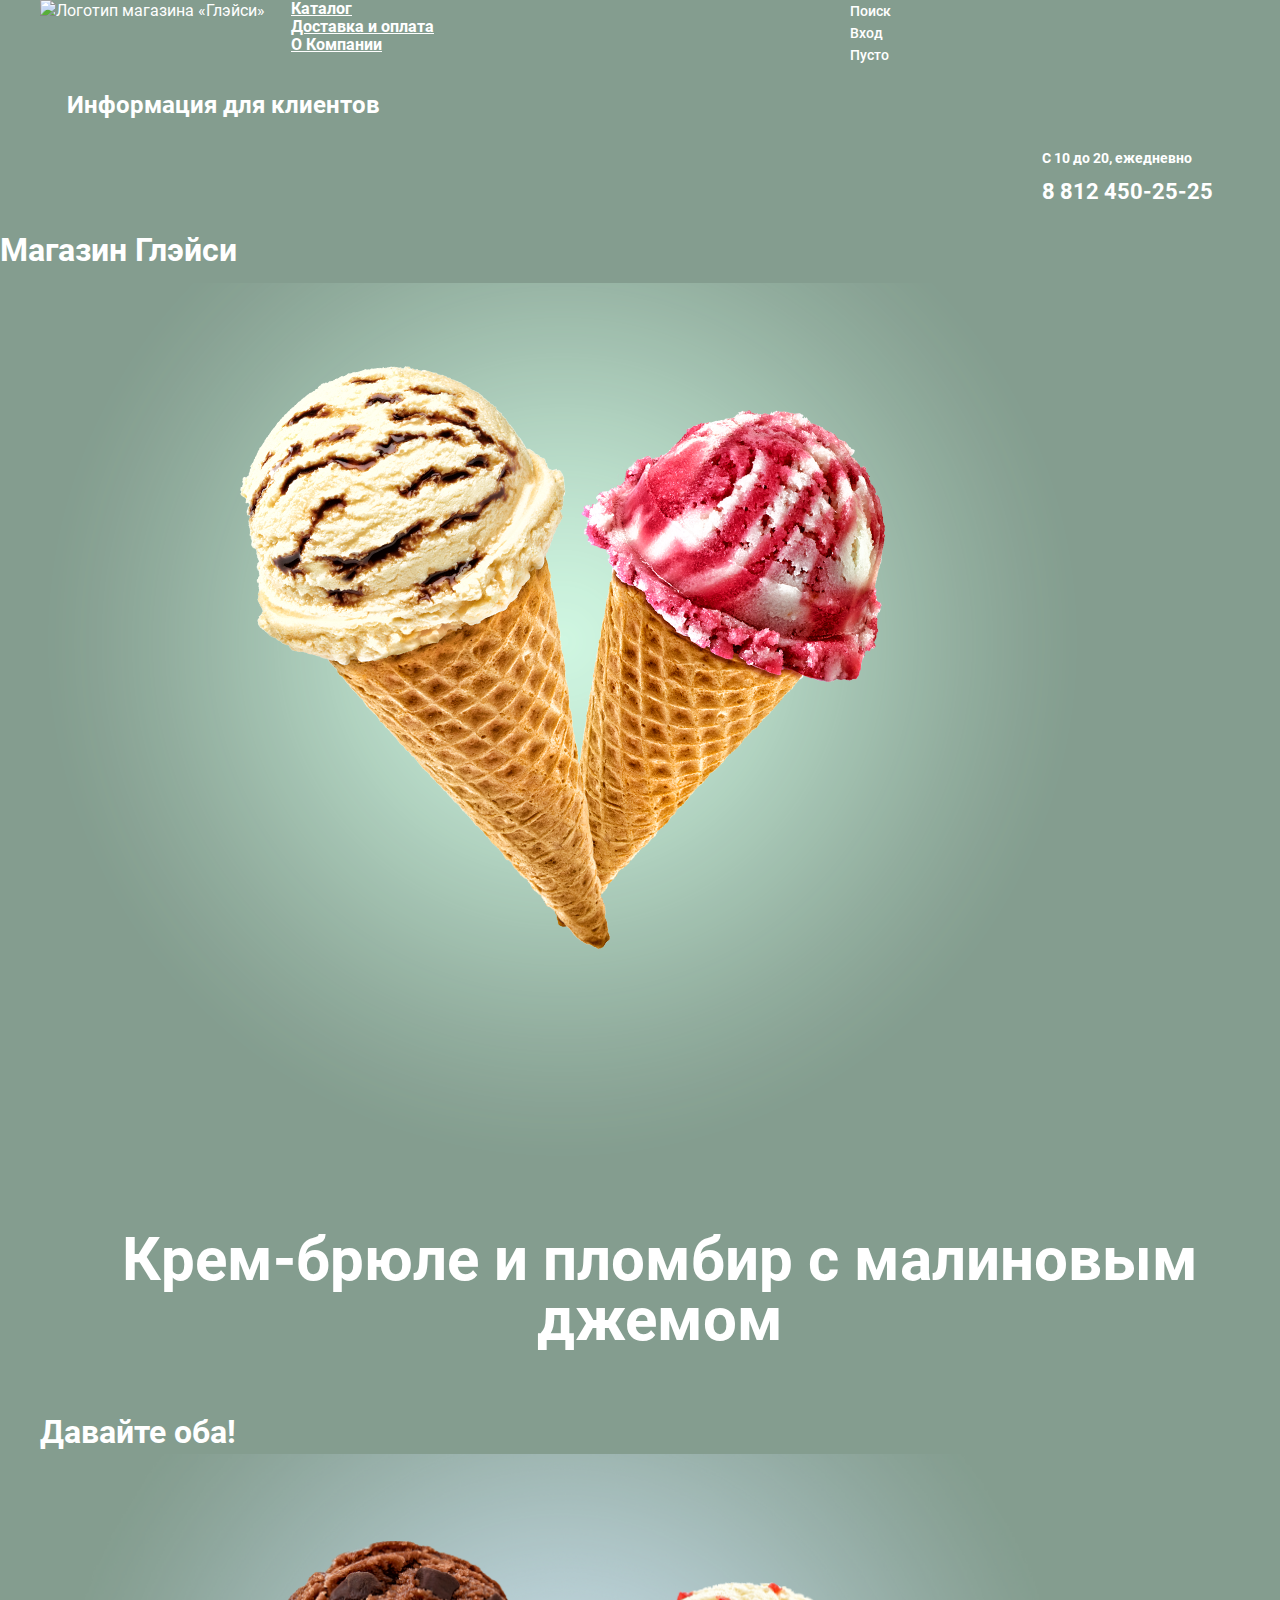
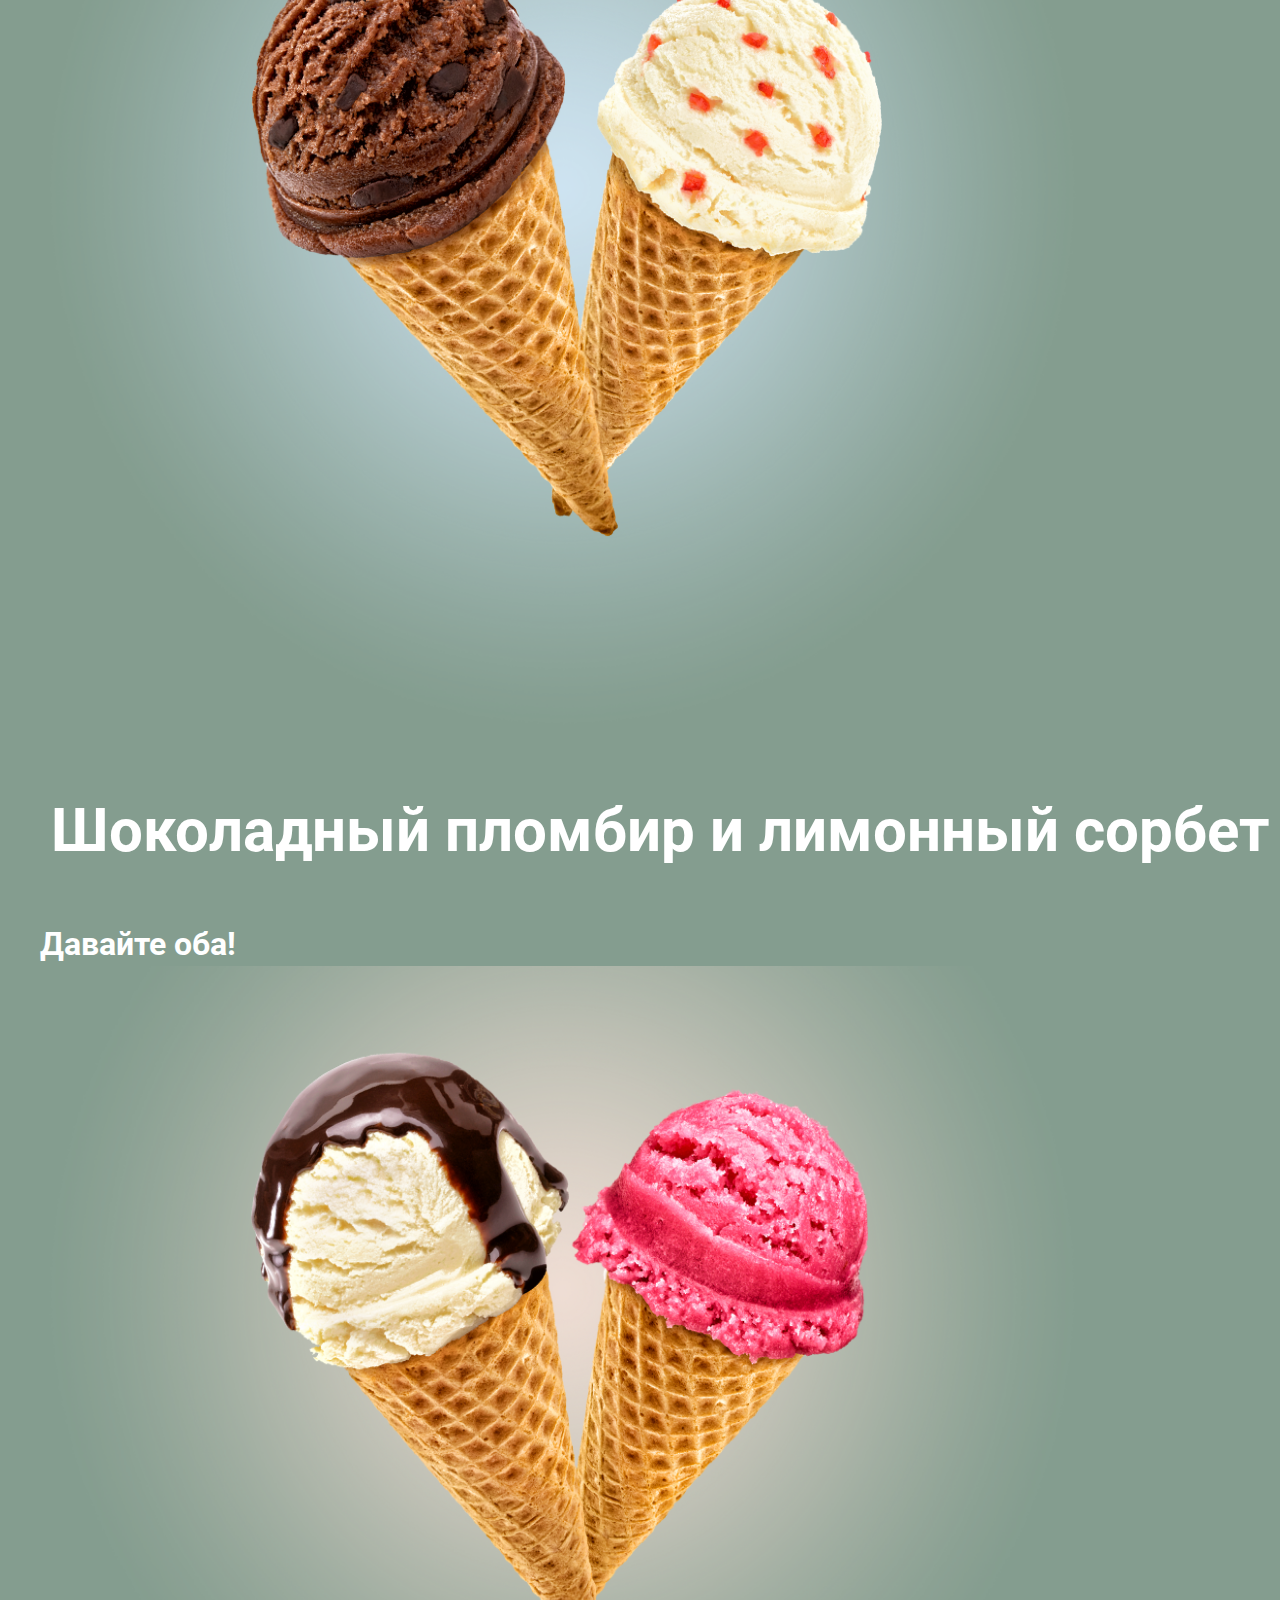
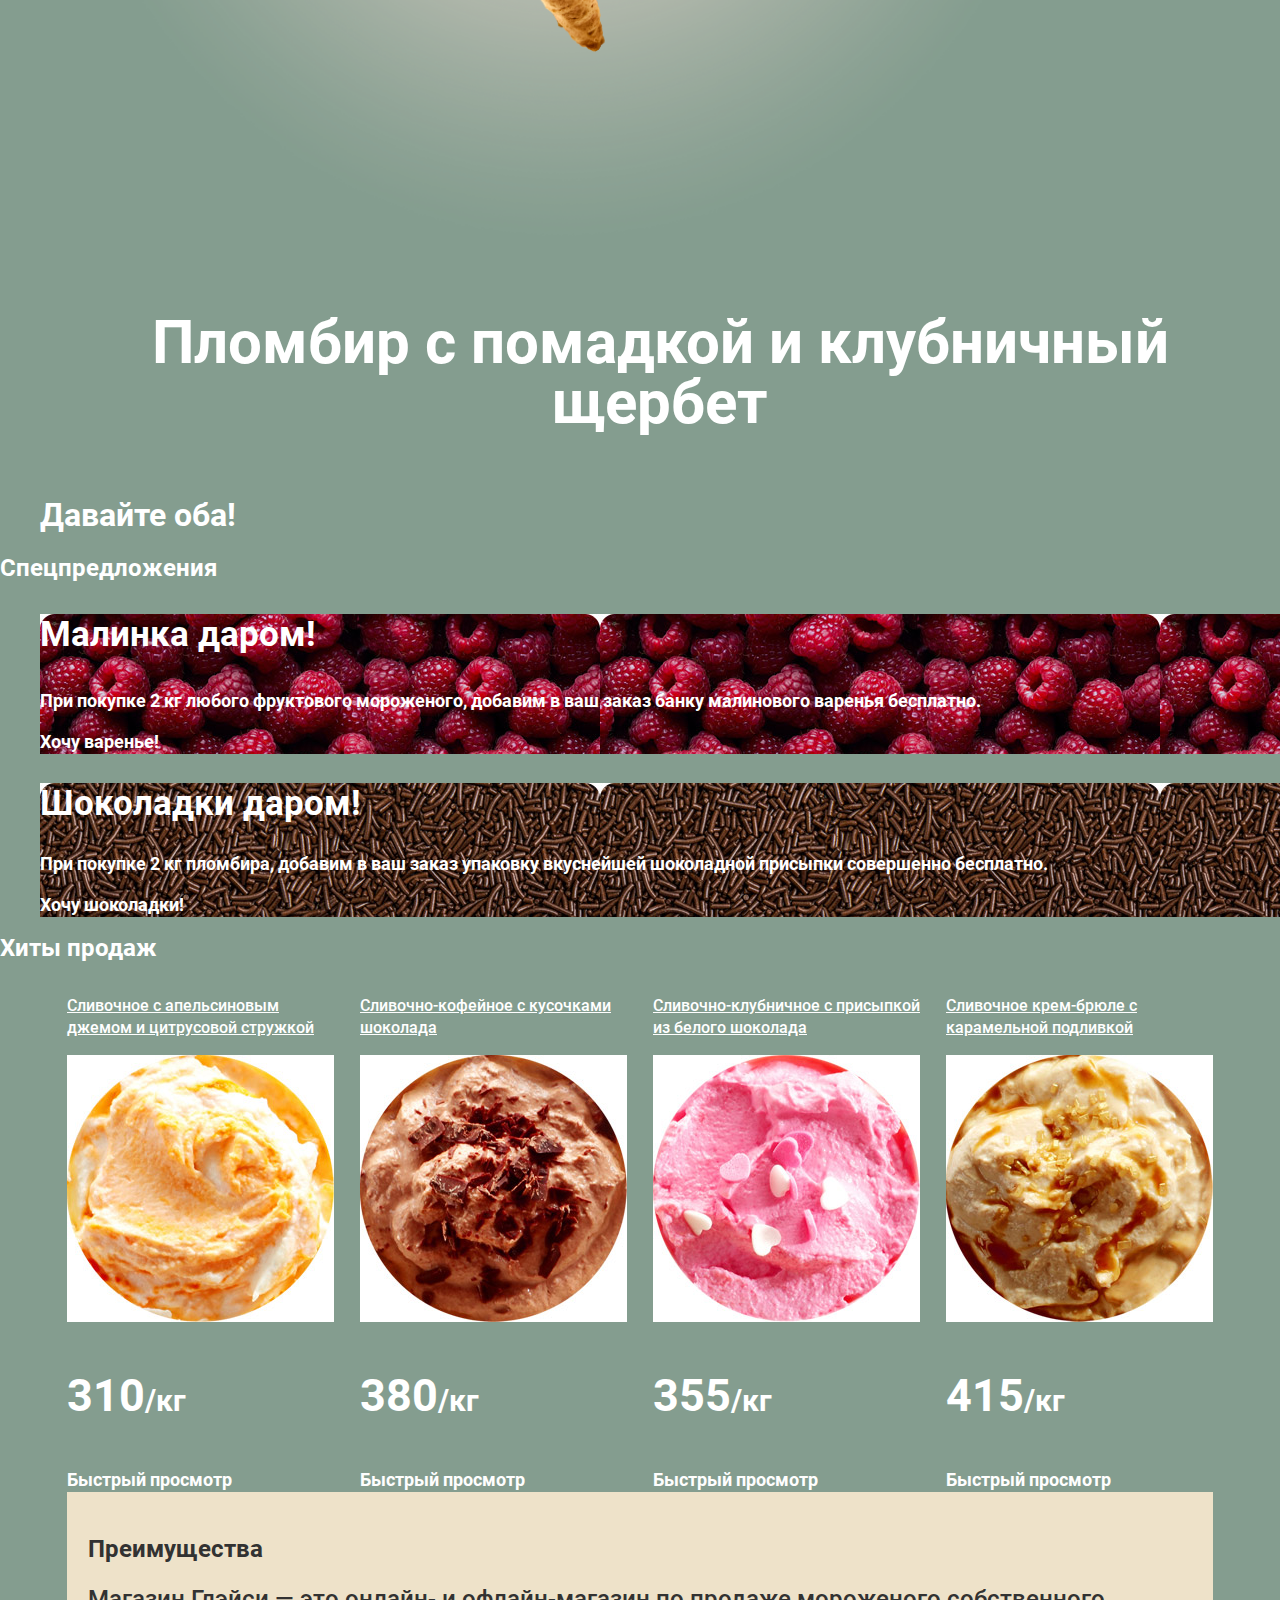
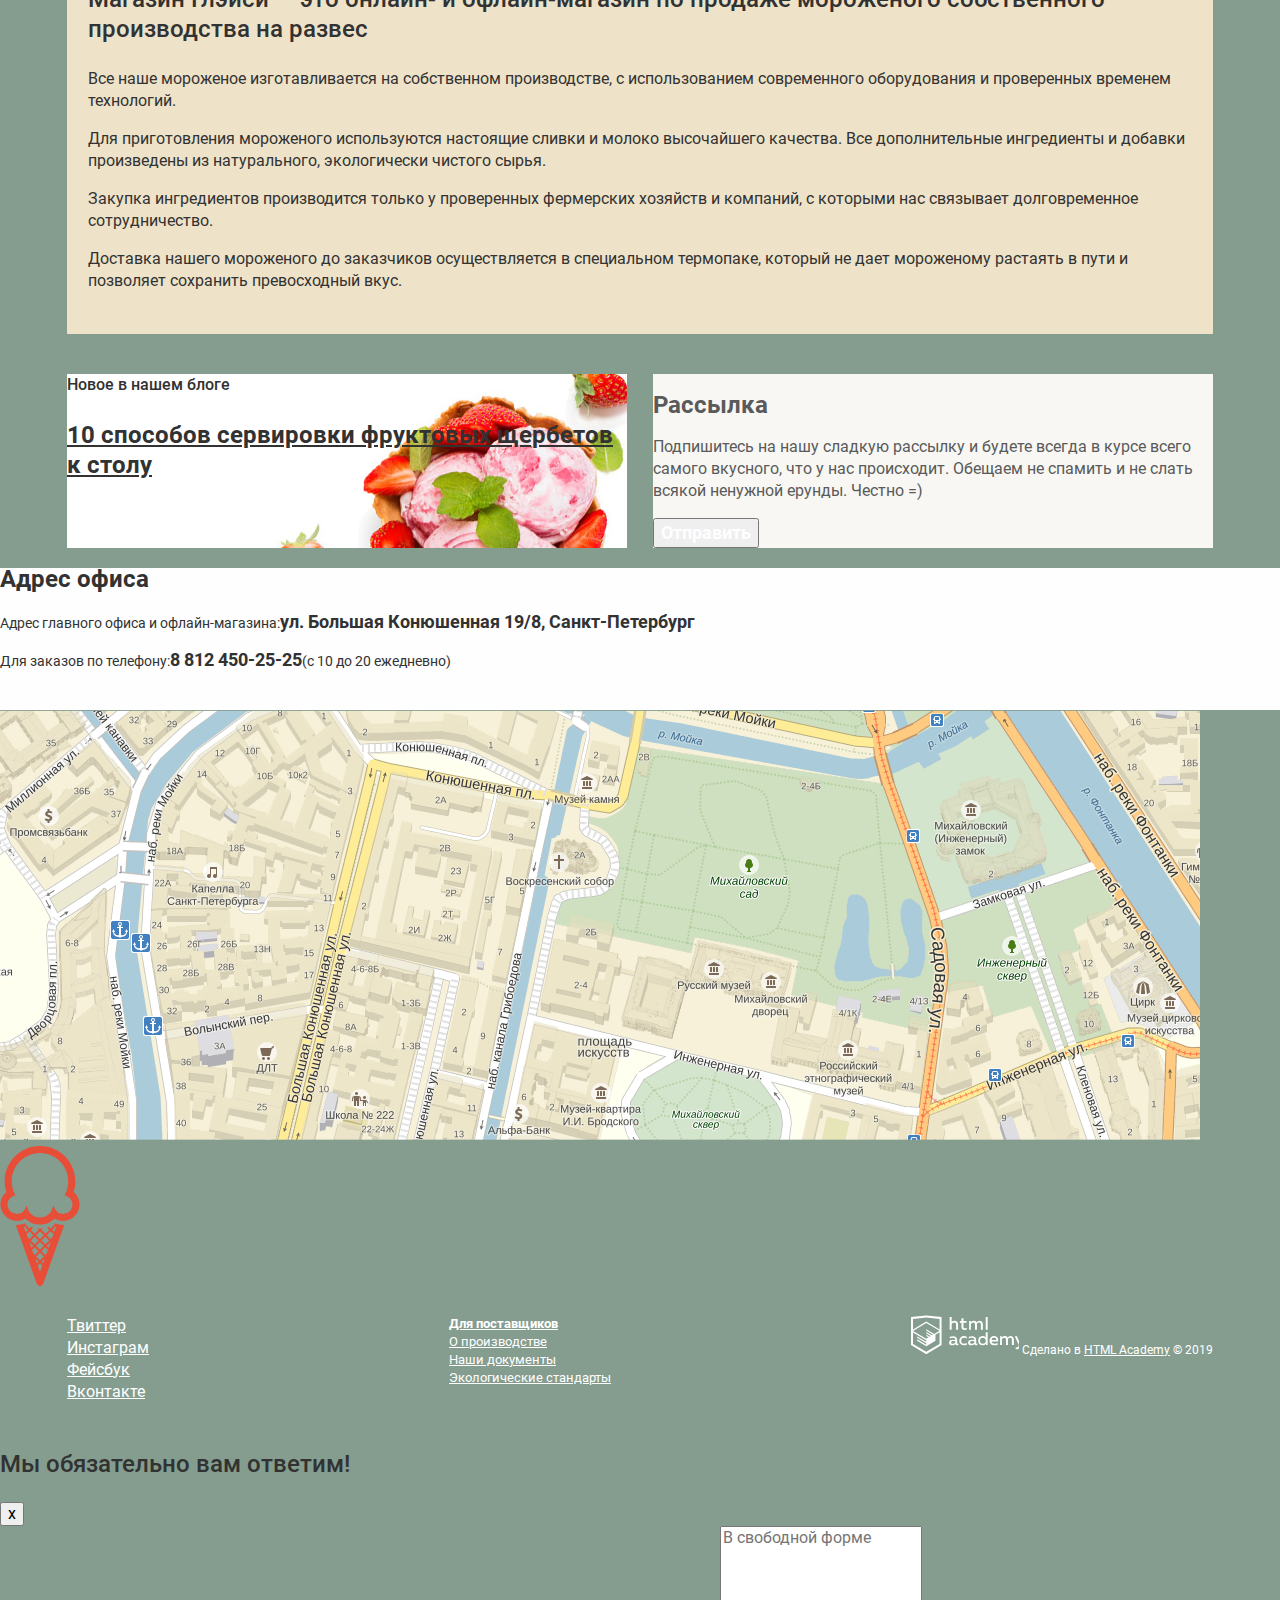
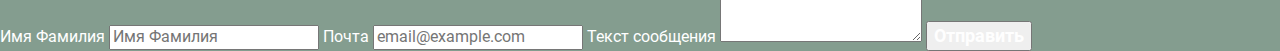
==== commit 3ec03f20: "исправления по стилям и сетки" ====
--- a/index.html
+++ b/index.html
@@ -10,77 +10,88 @@
 <body>
     <header class="header">
         <nav class="main-navigation">
-            <a class="site-logo">
-                <img src="img/logo.svg" width="154" height="64" alt="Логотип магазина «Глэйси»">
-            </a>
-
-            <ul class="site-links">
-                <li class="site-links__item"><a class="site-links__catalog" href="#">Каталог</a>
-                    <ul class="site-links__item sub-menu">
-                        <li class="sub-menu__item"><a href="">Новинки</a></li>
-                        <li class="sub-menu__item"><a href="gllacy-catalog.html">Сливочное</a></li>
-                        <li class="sub-menu__item"><a href="">Щербеты</a></li>
-                        <li class="sub-menu__item"><a href="">Фруктовый лед</a></li>
-                        <li class="sub-menu__item"><a href="">Мелорин</a></li>
-                    </ul>
-                </li>
-                <li class="site-links__item"><a class="site-links__deliverynpay" href="#">Доставка и оплата</a>
-                </li>
-                <li class="site-links__item"><a class="site-links__about" href="#">О Компании</a>
-                </li>
-            </ul>
-            <div class="main-controls">
-                <div class="main-controls__item"><a class="main-controls__search" href="#">Поиск</a>
-                    <form class="form-search" action="" method="GET">
-                        <label class="form-search__label">
-                            <input type="search" class="form-search__input" name="search" placeholder="Крем-брюле" required>
-                        </label>
-                    </form>
+                <a class="site-logo">
+                    <img src="img/logo.svg" width="154" height="64" alt="Логотип магазина «Глэйси»">
+                </a>
+
+                <ul class="site-links">
+                    <li class="site-links__item"><a class="site-links__catalog" href="#">Каталог</a>
+                        <!-- <ul class="site-links__item sub-menu">
+                            <li class="sub-menu__item"><a href="">Новинки</a></li>
+                            <li class="sub-menu__item"><a href="gllacy-catalog.html">Сливочное</a></li>
+                            <li class="sub-menu__item"><a href="">Щербеты</a></li>
+                            <li class="sub-menu__item"><a href="">Фруктовый лед</a></li>
+                            <li class="sub-menu__item"><a href="">Мелорин</a></li>
+                        </ul> -->
+                    </li>
+                    <li class="site-links__item"><a class="site-links__deliverynpay" href="#">Доставка и оплата</a>
+                    </li>
+                    <li class="site-links__item"><a class="site-links__about" href="#">О Компании</a>
+                    </li>
+                </ul>
+                <div class="main-controls">
+                    <div class="main-controls__item"><a class="main-controls__search" href="#">Поиск</a>
+                        <!-- <form class="form-search" action="" method="GET">
+                            <label class="form-search__label">
+                                <input type="search" class="form-search__input" name="search" placeholder="Крем-брюле" required>
+                            </label>
+                        </form> -->
+                    </div>
+                    <div class="main-controls__item"><a class="main-controls__login" href="#">Вход</a>
+                        <!-- <form class="form-entrance" action="" method="GET">
+                            <label class="form-entrance__label">Логин
+                                <input type="email" class="form-entrance__login--input" name="login" placeholder="email@example.com" required>
+                            </label>
+                            <label class="form-entrance__label">Пароль
+                                <input type="password" class="form-entrance__login--input" name="password" placeholder="&#149;&#149;&#149;&#149;&#149;&#149;&#149;&#149;" required>
+                            </label>
+                            <a class="form-entrance__forgot" href="#">Забыли пароль?</a>
+                            <a class="form-entrance__registration" href="#">Новая регистрация</a>
+                            <button class="form-entrance__btn" type="submit">Войти</button>
+                        </form> -->
+                    </div>
+                    <div class="main-controls__item"><a class="main-controls__basket" href="#">Пусто</a>
+                    </div>
                 </div>
-                <div class="main-controls__item"><a class="main-controls__login" href="#">Вход</a>
-                    <form class="form-entrance" action="" method="GET">
-                        <label class="form-entrance__label">Логин
-                            <input type="email" class="form-entrance__login--input" name="login" placeholder="Электронная почта" required>
-                        </label>
-                        <label class="form-entrance__label">Пароль
-                            <input type="password" class="form-entrance__login--input" name="password" placeholder="Пароль" required>
-                        </label>
-                        <a class="form-entrance__forgot" href="#">Забыли пароль?</a>
-                        <a class="form-entrance__registration" href="#">Новая регистрация</a>
-                        <button class="form-entrance__btn" type="submit">Войти</button>
-                    </form>
-                </div>
-                <div class="main-controls__item"><a class="main-controls__basket" href="#">Пусто</a>
-                </div>
-            </div>
-            <p class="main-contacts">С 10 до 20, ежедневно<a href="tel:+78124502525">8 812 450-25-25</a></p>
         </nav>
     </header>
     <main class="container">
-        <h1 class="visually-hidden">Магазин Глэйси</h1>
-        
-        <section class="slider">
-            <ul class="slider__list">
-                <li class="slider__item">
-                    <img class="slider__item--img" src="img/slide1.png" width="1045" height="881" alt="Крем-брюле и пломбир с малиновым джемом">
-                    <p class="slider__item--title">Крем-брюле и пломбир с малиновым джемом</p>
-                    <a href="#" class="slider__item--btn">Давайте оба!</a>
-                </li>
-                <li class="slider__item--item">
-                    <img class="slider__img" src="img/slide2.png" width="1045" height="881" alt="Шоколадный пломбир и лимонный сорбет"></li>
-                    <p class="slider__item--title">Шоколадный пломбир и лимонный сорбет</p>
-                    <a href="#" class="slider__item--btn">Давайте оба!</a>
-                <li class="slider__item--item">
-                    <img class="slider__img" src="img/slide3.png" width="1045" height="881" alt="Пломбир с помадкой и клубничный щербет"></li>
-                    <p class="slider__item--title">Пломбир с помадкой и клубничный щербет</p>
-                    <a href="#" class="slider__item--btn">Давайте оба!</a>
-            </ul>
-
-            <ul class="slider__btns">
-                <li class="slider__btn"></li>
-                <li class="slider__btn"></li>
-                <li class="slider__btn"></li>
-            </ul>
+        <section class="information">
+            <div class="info-wrap">
+                <h2>Информация для клиентов</h2>
+                <div class="contacts-breadcrumbs">
+                    <div class="main-contacts no-crumbs">
+                        <p>С 10 до 20, ежедневно</p>
+                        <p>
+                            <a href="tel:+78124502525">8 812 450-25-25</a>
+                        </p>
+                    </div>
+                </div>
+            </div>
+            <h1 class="visually-hidden">Магазин Глэйси</h1>
+            <section class="slider">
+                <ul class="slider__list">
+                    <li class="slider__item">
+                        <img class="slider__item--img" src="img/slide1.png" width="1045" height="881" alt="Крем-брюле и пломбир с малиновым джемом">
+                        <p class="slider__item--title">Крем-брюле и пломбир с малиновым джемом</p>
+                        <a href="#" class="slider__item--btn">Давайте оба!</a>
+                    </li>
+                    <li class="slider__item--item">
+                        <img class="slider__img" src="img/slide2.png" width="1045" height="881" alt="Шоколадный пломбир и лимонный сорбет"></li>
+                        <p class="slider__item--title">Шоколадный пломбир и лимонный сорбет</p>
+                        <a href="#" class="slider__item--btn">Давайте оба!</a>
+                    <li class="slider__item--item">
+                        <img class="slider__img" src="img/slide3.png" width="1045" height="881" alt="Пломбир с помадкой и клубничный щербет"></li>
+                        <p class="slider__item--title">Пломбир с помадкой и клубничный щербет</p>
+                        <a href="#" class="slider__item--btn">Давайте оба!</a>
+                </ul>
+
+                <ul class="slider__btns">
+                    <li class="slider__btn"></li>
+                    <li class="slider__btn"></li>
+                    <li class="slider__btn"></li>
+                </ul>
+            </section>
         </section>
 
         <section class="offer">
@@ -152,16 +163,18 @@
             <p class="special_item">Доставка нашего мороженого до заказчиков осуществляется в специальном термопаке, который не дает мороженому растаять в пути и позволяет сохранить превосходный вкус.</p>
         </section>
 
-        <article class="news-blog">
-            <h2 class="news-blog__title">Новое в нашем блоге</h2>
-            <p class="news-blog__description"><a href="#">10 способов сервировки фруктовых щербетов к столу</a></p>
-        </article>
-
-        <section class="subscription">
-            <h2 class="visually-hidden">Рассылка</h2>
-            <p class="subscription__description">Подпишитесь на нашу сладкую рассылку и будете всегда в курсе всего самого вкусного, что у нас происходит. Обещаем не спамить и не слать всякой ненужной ерунды. Честно =) </p>
-            <button class="subscription__button" type="submit">Отправить</button>
-        </section>
+        <div class="news-subscription-wrap">
+            <article class="news-blog">
+                <h2 class="news-blog__title">Новое в нашем блоге</h2>
+                <p class="news-blog__description"><a href="#">10 способов сервировки фруктовых щербетов к столу</a></p>
+            </article>
+
+            <section class="subscription">
+                <h2 class="visually-hidden">Рассылка</h2>
+                <p class="subscription__description">Подпишитесь на нашу сладкую рассылку и будете всегда в курсе всего самого вкусного, что у нас происходит. Обещаем не спамить и не слать всякой ненужной ерунды. Честно =) </p>
+                <button class="subscription__button" type="submit">Отправить</button>
+            </section>
+        </div>
 
         <section class="address">
             <h2 class="visually-hidden">Адрес офиса</h2>
--- a/css/style.css
+++ b/css/style.css
@@ -5,11 +5,8 @@
     font-weight: 400;
     src: url('../fonts/roboto-v20-cyrillic_latin-regular.eot'); /* IE9 Compat Modes */
     src: local('Roboto'), local('Roboto-Regular'),
-         url('../fonts/roboto-v20-cyrillic_latin-regular.eot?#iefix') format('embedded-opentype'), /* IE6-IE8 */
          url('../fonts/roboto-v20-cyrillic_latin-regular.woff2') format('woff2'), /* Super Modern Browsers */
-         url('../fonts/roboto-v20-cyrillic_latin-regular.woff') format('woff'), /* Modern Browsers */
-         url('../fonts/roboto-v20-cyrillic_latin-regular.ttf') format('truetype'), /* Safari, Android, iOS */
-         url('../fonts/roboto-v20-cyrillic_latin-regular.svg#Roboto') format('svg'); /* Legacy iOS */
+         url('../fonts/roboto-v20-cyrillic_latin-regular.woff') format('woff')
   }
   /* roboto-700 - cyrillic_latin */
   @font-face {
@@ -18,11 +15,8 @@
     font-weight: 700;
     src: url('../fonts/roboto-v20-cyrillic_latin-700.eot'); /* IE9 Compat Modes */
     src: local('Roboto Bold'), local('Roboto-Bold'),
-         url('../fonts/roboto-v20-cyrillic_latin-700.eot?#iefix') format('embedded-opentype'), /* IE6-IE8 */
          url('../fonts/roboto-v20-cyrillic_latin-700.woff2') format('woff2'), /* Super Modern Browsers */
-         url('../fonts/roboto-v20-cyrillic_latin-700.woff') format('woff'), /* Modern Browsers */
-         url('../fonts/roboto-v20-cyrillic_latin-700.ttf') format('truetype'), /* Safari, Android, iOS */
-         url('../fonts/roboto-v20-cyrillic_latin-700.svg#Roboto') format('svg'); /* Legacy iOS */
+         url('../fonts/roboto-v20-cyrillic_latin-700.woff') format('woff')
   }
   /* roboto-500 - cyrillic_latin */
   @font-face {
@@ -31,11 +25,8 @@
     font-weight: 500;
     src: url('../fonts/roboto-v20-cyrillic_latin-500.eot'); /* IE9 Compat Modes */
     src: local('Roboto Medium'), local('Roboto-Medium'),
-         url('../fonts/roboto-v20-cyrillic_latin-500.eot?#iefix') format('embedded-opentype'), /* IE6-IE8 */
          url('../fonts/roboto-v20-cyrillic_latin-500.woff2') format('woff2'), /* Super Modern Browsers */
-         url('../fonts/roboto-v20-cyrillic_latin-500.woff') format('woff'), /* Modern Browsers */
-         url('../fonts/roboto-v20-cyrillic_latin-500.ttf') format('truetype'), /* Safari, Android, iOS */
-         url('../fonts/roboto-v20-cyrillic_latin-500.svg#Roboto') format('svg'); /* Legacy iOS */
+         url('../fonts/roboto-v20-cyrillic_latin-500.woff') format('woff')
   }
 
   body {
@@ -90,20 +81,190 @@
   .footer__copyright a:focus,
   .footer__copyright a:hover,
   .breadcrumbs a:focus,
-  .breadcrumbs a:hover {
+  .breadcrumbs a:hover,
+  a.form-entrance__forgot:hover,
+  a.form-entrance__registration:hover,
+  a.form-entrance__forgot:focus,
+  a.form-entrance__registration:focus {
        color: #ffbc9e;
+  }
+
+  .special,
+  .news-blog,
+  .news-blog a,
+  .address {
+      color: #323232;
+  }
+
+  *, *::before, *::after {
+     box-sizing: border-box;
+  }
+
+  .header {
+      width: 100%;
+  }
+
+  .main-navigation {
+      width: 1200px;
+
+      display: flex;
+
+      margin: 0 auto;
+  }
+
+  .main-navigation--wrap {
+      margin: 0 auto;
+  }
+
+  .site-logo {
+     margin-right: 26px;
+  }
+
+  .site-logo img {
+     width: 154px;
+     height: 64px;
   }
 
   .site-links {
        font-size: 16px;
        line-height: 18px;
        font-weight: 700;
-  }
-
-  .main-controls__item {
+
+       width: 390px;
+       height: 74px;
+
+       margin: 0;
+       padding: 0;
+  }
+
+  .site-links__item a {
+      color: #ffffff;
+
+      font-size: 16px;
+      line-height: 18px;
+      font-weight: 700;
+  }
+
+  .sub-menu__item a {
+     text-decoration: none;
+
+     color: #323232;
+
      font-size: 14px;
      line-height: 16px;
-     font-weight: 500;
+     font-weight: 400;
+  }
+
+  .sub-menu__item:first-child a {
+     font-weight: 700;
+  }
+
+  .main-controls {
+      width: 390px;
+      height: 74px;
+      
+      margin: 0;
+      padding: 0;
+
+      margin-left: auto;
+  }
+
+  .main-controls__item a {
+      text-decoration: none;
+
+      color: #ffffff;
+
+      font-size: 14px;
+      line-height: 16px;
+      font-weight: 500;
+   }
+
+   .basket-list__item--name {
+      text-decoration: none;
+
+      color: #323232;
+
+      font-size: 14px;
+      line-height: 16px;
+      font-weight: 400;
+   }
+
+   .basket-list__item--quantity,
+   .basket-list__item--price {
+      color: #323232;
+
+      font-size: 13px;
+      line-height: 16px;
+      font-weight: 400;
+   }
+
+   .basket-list__item--kg {
+      color: #999999;
+
+      font-size: 13px;
+      line-height: 16px;
+      font-weight: 400;
+   }
+
+   .main-controls__item--total {
+      color: #323232;
+
+      font-size: 15px;
+      line-height: 18px;
+      font-weight: 700;
+   }
+
+  .form-entrance__btn,
+  .modal__form--btn,
+  .main-controls__btn--order,
+  a.catalog-item__btn,
+  .subscription__button,
+  .address__btn {
+      text-decoration: none;
+
+      color: #fefefe;
+
+      font-size: 18px;
+      line-height: 24px;
+      font-weight: 700;
+  }
+
+  a.form-entrance__forgot,
+  a.form-entrance__registration {
+      color: #323232;
+
+      font-size: 13px;
+      line-height: 24px;
+      font-weight: 400;
+  }
+
+  .info-wrap {
+      display: flex;
+      flex-direction: column;
+      width: 1146px;
+      margin: 0 auto;
+  }
+
+  .page-title {
+     order: 1;
+  }
+
+  .breadcrumbs {
+     margin: 0;
+     padding: 0;
+  }
+
+  .no-crumbs {
+     margin-left: auto;
+  }
+
+  .contacts-breadcrumbs {
+     display: flex;
+     justify-content: space-between;
+
+     width: 1146px;
+
+     margin: 0 auto;
   }
 
   .main-contacts {
@@ -116,11 +277,12 @@
      font-size: 22px;
      line-height: 24px;
      font-weight: 700;
+     text-decoration: none;
   }
 
   .slider__list p {
      font-size: 60px;
-     line-height: 60,35px;
+     line-height: 60.35px;
      font-weight: 700;
      text-align: center;
   }
@@ -133,6 +295,23 @@
      text-decoration: none;
   }
 
+   a.slider__item--btn {
+   color: #ffffff;
+
+   font-size: 32px;
+   line-height: 44px;
+   font-weight: 700;
+  }
+
+  .catalog__list {
+     margin: 0;
+     padding: 0;
+     display: flex;
+     width: 1146px;
+     flex-wrap: wrap;
+     margin: 0 auto;
+  }
+
   .offer__title {
      font-size: 35px;
      line-height: 41px;
@@ -149,13 +328,26 @@
      font-size: 18px;
      line-height: 24px;
      font-weight: 700;
+
      color: #ffffff;
+
+     text-decoration: none;
+  }
+
+  .catalog__item {
+     margin-right: 26px;
+  }
+
+  .catalog__item:nth-child(4n) {
+     margin-right: 0;
   }
 
   .catalog-item__title {
      font-size: 16px;
      line-height: 22px;
      font-weight: 500;
+
+     width:267px;
   }
 
   .catalog-item__price {
@@ -168,12 +360,6 @@
      font-size: 30px;
      line-height: 45px;
      font-weight: 700;
-  }
-
-  .catalog-item__title {
-     font-size: 16px;
-     line-height: 22px;
-     font-weight: 500;
   }
 
   .catalog-item__btn {
@@ -198,6 +384,9 @@
      font-size: 16px;
      line-height: 22px;
      font-weight: 500;
+
+     margin: 0;
+     padding: 0;
   }
 
   .news-blog__description {
@@ -209,13 +398,11 @@
   .subscription__description {
      font-size: 16px;
      line-height: 22px;
-     font-weight: 700;
-  }
-
-  .subscription__button {
-     font-size: 18px;
-     line-height: 24px;
-     font-weight: 700;
+     font-weight: 400;
+  }
+
+  .address {
+     background-color: #fefefe;
   }
 
   .address p {
@@ -234,6 +421,34 @@
      font-size: 18px;
      line-height: 24px;
      font-weight: 700;
+  }
+
+  .footer {
+     display: flex;
+     justify-content: space-between;
+
+     width: 1200px;
+
+     margin: 0 auto;
+     padding-top: 23px;
+     padding-left: 27px;
+     padding-right: 27px;
+     padding-bottom: 23px;
+  }
+  
+  .social-list {
+     margin: 0;
+     padding: 0;
+  }
+
+  .footer__navigation {
+     margin: 0;
+     padding: 0;
+  }
+
+  .footer__copyright {
+     margin: 0;
+     padding: 0;
   }
 
   .footer__navigation_item {
@@ -291,4 +506,56 @@
 
   .breadcrumbs__item--current a {
        text-decoration: none;
+  }
+
+  .offer--berry {
+       background-color: #5d1220;
+       background-image: url("../img/berry.jpg");
+  }
+
+  .offer--choco {
+      background-color: #3d2318;
+      background-image: url("../img/choco-background.jpg");
+  }
+
+  .special {
+      background-color: #eee2c9;
+      background-image: url("../img/background.jpg");
+
+      width: 1146px;
+      margin: 0 auto;
+      margin-bottom: 40px;
+      padding: 26px 21px;
+  }
+
+  .news-subscription-wrap {
+      width: 1146px;
+
+      margin: 0 auto;
+      display: flex;
+      flex-direction:;
+      justify-content: space-between;
+  }
+
+  .news-blog {
+      background-color: #ffffff;
+      background-image: url("../img/strawberry-background.jpg");
+
+      width: 560px;
+  }
+
+  .subscription {
+     background-color: #f8f7f4;
+     background-image: url("../img/substrate.png");
+     color: #5a5a5a;
+
+     width: 560px;
+  }
+
+  .modal__title {
+   color: #323232;
+
+   font-size: 24px;
+   line-height: 28px;
+   font-weight: 500;
   }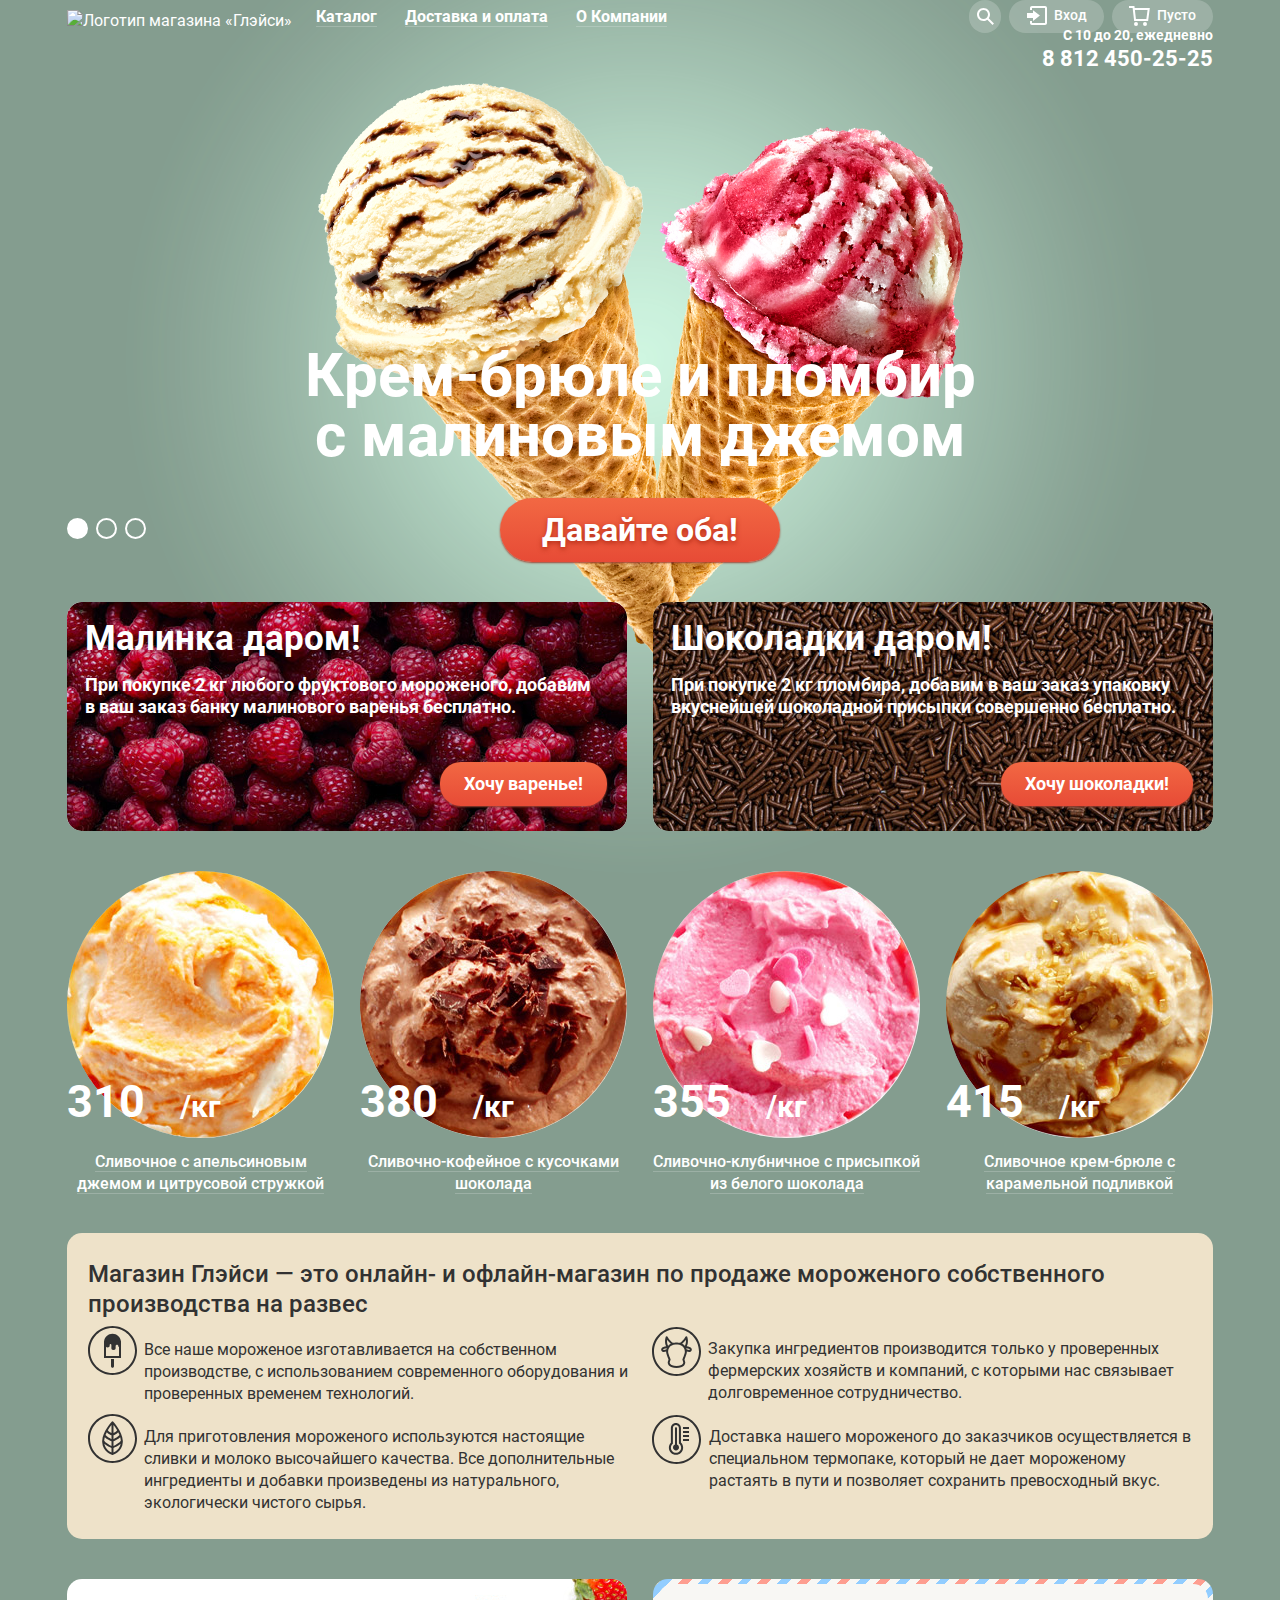
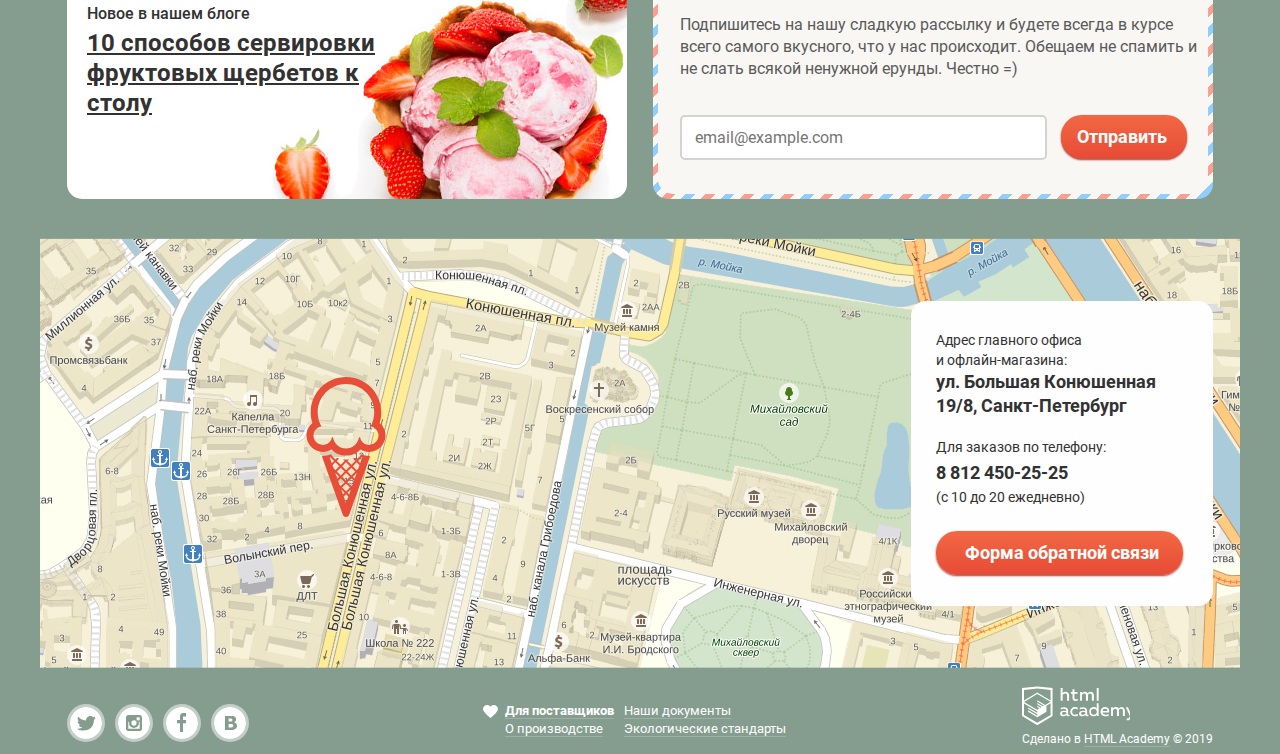
==== commit 96147643: "исправления" ====
--- a/index.html
+++ b/index.html
@@ -1,226 +1,257 @@
 <!DOCTYPE html>
 <html lang="ru">
-  <head>
-    <meta charset="utf-8">
-    <title>HTML Academy: Глейси</title>
-    <link href="https://fonts.googleapis.com/css?family=Roboto:400,500,700&display=swap&subset=cyrillic" rel="stylesheet">
-    <link rel="stylesheet" href="css/normalize.css">
-    <link rel="stylesheet" href="css/style.css">
-  </head>
-<body>
-    <header class="header">
-        <nav class="main-navigation">
-                <a class="site-logo">
-                    <img src="img/logo.svg" width="154" height="64" alt="Логотип магазина «Глэйси»">
-                </a>
-
-                <ul class="site-links">
-                    <li class="site-links__item"><a class="site-links__catalog" href="#">Каталог</a>
-                        <!-- <ul class="site-links__item sub-menu">
-                            <li class="sub-menu__item"><a href="">Новинки</a></li>
-                            <li class="sub-menu__item"><a href="gllacy-catalog.html">Сливочное</a></li>
-                            <li class="sub-menu__item"><a href="">Щербеты</a></li>
-                            <li class="sub-menu__item"><a href="">Фруктовый лед</a></li>
-                            <li class="sub-menu__item"><a href="">Мелорин</a></li>
-                        </ul> -->
-                    </li>
-                    <li class="site-links__item"><a class="site-links__deliverynpay" href="#">Доставка и оплата</a>
-                    </li>
-                    <li class="site-links__item"><a class="site-links__about" href="#">О Компании</a>
-                    </li>
-                </ul>
-                <div class="main-controls">
-                    <div class="main-controls__item"><a class="main-controls__search" href="#">Поиск</a>
-                        <!-- <form class="form-search" action="" method="GET">
-                            <label class="form-search__label">
-                                <input type="search" class="form-search__input" name="search" placeholder="Крем-брюле" required>
-                            </label>
-                        </form> -->
+    <head>
+        <meta charset="utf-8">
+        <title>HTML Academy: Глейси</title>
+        <link href="https://fonts.googleapis.com/css?family=Roboto:400,500,700&display=swap&subset=cyrillic" rel="stylesheet">
+        <link rel="stylesheet" href="css/normalize.css">
+        <link rel="stylesheet" href="css/style.css">
+    </head>
+    <body>
+        <input type="radio" class="visually-hidden" id="product-1" name="toggle" checked>
+        <input type="radio" class="visually-hidden" id="product-2" name="toggle">
+        <input type="radio" class="visually-hidden" id="product-3" name="toggle">
+        <div class="site-wrapper">
+            <header class="container">
+                <nav class="main-navigation">
+                        <a class="site-logo">
+                            <img src="img/logo.svg" width="154" height="64" alt="Логотип магазина «Глэйси»">
+                        </a>
+
+                        <ul class="site-links">
+                            <li class="site-links__item"><a class="site-links__catalog" href="#"><span class="site-links__border">Каталог</span></a>
+                                <ul class="sub-menu">
+                                    <li class="sub-menu__item"><p>Новинки</p></li>
+                                    <li class="sub-menu__item"><a href="gllacy-catalog.html">Сливочное</a></li>
+                                    <li class="sub-menu__item"><a href="#">Щербеты</a></li>
+                                    <li class="sub-menu__item"><a href="#">Фруктовый лед</a></li>
+                                    <li class="sub-menu__item"><a href="#">Мелорин</a></li>
+                                </ul>
+                            </li>
+                            <li class="site-links__item"><a class="site-links__deliverynpay" href="#"><span class="site-links__border">Доставка и оплата</span></a>
+                            </li>
+                            <li class="site-links__item"><a class="site-links__about" href="#"><span class="site-links__border">О Компании</span></a>
+                            </li>
+                        </ul>
+                        <div class="main-controls">
+                            <div class="main-controls__wrap--item">
+                                <div class="main-controls__item"><a class="main-controls__search" href="#"><span class="visually-hidden">Поиск</span></a>
+                                    <div class="main-controls__search--wrap">
+                                        <form class="form-search" action="" method="GET">
+                                            <label class="form-search__label">
+                                                <input type="search" class="form-search__input" name="search" placeholder="Крем-брюле" required>
+                                            </label>
+                                        </form>
+                                    </div>
+                                </div>
+                            </div>
+                            <div class="main-controls__login--wrap">
+                                <div class="main-controls__item"><a class="main-controls__login" href="#">Вход</a>
+                                    <div class="login--wrap">
+                                        <form class="form-entrance" action="" method="GET">
+                                            <p class="form-entrance__item">
+                                                <label class="form-entrance__label"><span class="visually-hidden">Логин</span>
+                                                    <input type="email" class="form-entrance__login--input" name="login" placeholder="email@example.com" required>
+                                                </label>
+                                            </p>
+                                            <p class="form-entrance__item">
+                                                <label class="form-entrance__label"><span class="visually-hidden">Пароль</span>
+                                                    <input type="password" class="form-entrance__login--input" name="password" placeholder="&#149;&#149;&#149;&#149;&#149;&#149;&#149;&#149;" required>
+                                                </label>
+                                            </p>
+                                            <div class="form-entrance__links--wrap">
+                                                <button class="btn form-entrance__btn" type="submit">Войти</button>
+                                                <p class="form-entrance__links">
+                                                    <a class="form-entrance__forgot" href="#">Забыли пароль?</a>
+                                                    <a class="form-entrance__registration" href="#">Новая регистрация</a>
+                                                </p>
+                                            </div>
+                                        </form>
+                                    </div>
+                                </div>
+                            </div>
+                            <div class="main-controls__item"><a class="main-controls__basket" href="#">Пусто</a>
+                            </div>
+                        </div>
+                </nav>
+            </header>
+            <main>
+                <section class="information container">
+                    <div class="info-wrap">
+                        <h2 class="visually-hidden">Информация для клиентов</h2>
+                        <div class="contacts-breadcrumbs">
+                            <div class="main-contacts no-crumbs">
+                                <p>С 10 до 20, ежедневно</p>
+                                <p>
+                                    <a href="tel:+78124502525">8 812 450-25-25</a>
+                                </p>
+                            </div>
+                        </div>
                     </div>
-                    <div class="main-controls__item"><a class="main-controls__login" href="#">Вход</a>
-                        <!-- <form class="form-entrance" action="" method="GET">
-                            <label class="form-entrance__label">Логин
-                                <input type="email" class="form-entrance__login--input" name="login" placeholder="email@example.com" required>
-                            </label>
-                            <label class="form-entrance__label">Пароль
-                                <input type="password" class="form-entrance__login--input" name="password" placeholder="&#149;&#149;&#149;&#149;&#149;&#149;&#149;&#149;" required>
-                            </label>
-                            <a class="form-entrance__forgot" href="#">Забыли пароль?</a>
-                            <a class="form-entrance__registration" href="#">Новая регистрация</a>
-                            <button class="form-entrance__btn" type="submit">Войти</button>
-                        </form> -->
+                    <h1 class="visually-hidden">Магазин Глэйси</h1>
+                    <section class="slider">
+                        <ul class="slider__list">
+                            <li class="slider__item slide" id="slide1">
+                                <h3 class="slider__item--title">Крем-брюле и пломбир с малиновым джемом</h3>
+                                <a href="#" class="btn slider__item--btn">Давайте оба!</a>
+                            </li>
+                            <li class="slider__item slide" id="slide2">
+                                <h3 class="slider__item--title">Шоколадный пломбир и лимонный сорбет</h3>
+                                <a href="#" class="btn slider__item--btn">Давайте оба!</a>
+                            </li>
+                            <li class="slider__item slide" id="slide3">
+                                <h3 class="slider__item--title">Пломбир с помадкой и клубничный щербет</h3>
+                                <a href="#" class="btn slider__item--btn">Давайте оба!</a>
+                            </li>
+                        </ul>
+
+                        <div class="slider-controls">
+                            <label for="product-1">Первый</label>
+                            <label for="product-2">Второй</label>
+                            <label for="product-3">Третий</label>
+                        </div>
+                    </section>
+                </section>
+
+                <section class="offer container">
+                    <h2 class="visually-hidden">Спецпредложения</h2>
+                    <ul class="offer__list">
+                        <li>
+                        <article class="offer__item offer--berry">
+                            <h3 class="offer__title">Малинка даром!</h3>
+                            <p class="offer__description">При покупке 2 кг любого фруктового мороженого, добавим<br> в ваш заказ банку малинового варенья бесплатно.
+                            </p>
+                            <a class="btn offer__link" href="#">Хочу варенье!</a>
+                        </article>
+                        </li>
+                        <li>
+                        <article class="offer__item offer--choco">
+                            <h2 class="offer__title">Шоколадки даром!</h2>
+                            <p class="offer__description">При покупке 2 кг пломбира, добавим в ваш заказ упаковку вкуснейшей шоколадной присыпки совершенно бесплатно.
+                            </p>
+                            <a class="btn offer__link" href="#">Хочу шоколадки!</a>
+                        </article>
+                        </li>
+                    </ul>
+                </section>
+
+                <section class="catalog container">
+                    <h2 class="visually-hidden">Хиты продаж</h2>
+                    <ul class="catalog__list">
+                        <li class="catalog__item hit">
+                            <h3 class="catalog-item__title"><a href="#" class="catalog-item__link"><span class="site-links__border">Сливочное с апельсиновым джемом и цитрусовой стружкой</span></a></h3>
+                            <img src="img/icecitrus.jpg" alt="Сливочное с апельсиновым джемом и цитрусовой стружкой" width="267" height="267">
+                            <p class="catalog-item__price"><span class="value">310</span></span><span class="weight">/кг</span></p>
+                            <a href="#" class="btn catalog-item__btn">Быстрый просмотр</a>                        
+                        </li>
+                        <li class="catalog__item hit">
+                            <h3 class="catalog-item__title"><a href="#" class="catalog-item__link"><span class="site-links__border">Сливочно-кофейное с кусочками шоколада</span></a></h3>
+                            <img src="img/icecofee.jpg" alt="Сливочно-кофейное с кусочками шоколада" width="267" height="267">
+                            <p class="catalog-item__price"><span class="value">380</span><span class="weight">/кг</span></p>
+                            <a href="#" class="btn catalog-item__btn">Быстрый просмотр</a>
+                        </li>
+                        <li class="catalog__item hit">
+                            <h3 class="catalog-item__title"><a href="#" class="catalog-item__link"><span class="site-links__border">Сливочно-клубничное с присыпкой из белого шоколада</span></a></h3>
+                            <img src="img/icestrawberry.jpg" alt="Сливочно-клубничное с присыпкой из белого шоколада" width="267" height="267">
+                            <p class="catalog-item__price"><span class="value">355</span></span><span class="weight">/кг</span></p>
+                            <a href="#" class="btn catalog-item__btn">Быстрый просмотр</a>
+                        </li>
+                        <li class="catalog__item hit">
+                            <h3 class="catalog-item__title"><a href="#" class="catalog-item__link"><span class="site-links__border">Сливочное крем-брюле с карамельной подливкой</span></a></h3>
+                            <img src="img/icecaramel.jpg" alt="Сливочное крем-брюле с карамельной подливкой" width="267" height="267">
+                            <p class="catalog-item__price"><span class="value">415</span></span><span class="weight">/кг</span></p>
+                            <a href="#" class="btn catalog-item__btn">Быстрый просмотр</a>
+                        </li>   
+                    </ul>
+                </section>
+
+                <section class="special container">
+                    <h2 class="visually-hidden">Преимущества</h2>
+                    <p class="special__description">Магазин Глэйси — это онлайн- и офлайн-магазин по продаже мороженого собственного производства на развес</p>
+                    <div class="special__wrap">
+                        <div class="special_item--left">
+                            <p class="special_item--ice">Все наше мороженое изготавливается на собственном производстве, с использованием современного оборудования и проверенных временем технологий.</p>
+                            <p class="special_item--eco">Для приготовления мороженого используются настоящие сливки и молоко высочайшего качества. Все дополнительные ингредиенты и добавки произведены из натурального, экологически чистого сырья.</p>
+                        </div>
+                        <div class="special_item--right"> 
+                            <p class="special_item--cow">Закупка ингредиентов  производится только у проверенных фермерских хозяйств и компаний, с которыми нас связывает долговременное сотрудничество.</p>
+                            <p class="special_item--termo">Доставка нашего мороженого до заказчиков осуществляется в специальном термопаке, который не дает мороженому растаять в пути и позволяет сохранить превосходный вкус.</p>
+                        </div>
                     </div>
-                    <div class="main-controls__item"><a class="main-controls__basket" href="#">Пусто</a>
+                </section>
+
+                <div class="news-subscription-wrap container">
+                    <article class="news-blog">
+                        <h2 class="news-blog__title">Новое в нашем блоге</h2>
+                        <a href="#" class="news-blog__description">10 способов сервировки фруктовых щербетов к столу</a>
+                    </article>
+
+                    <section class="subscription">
+                        <h2 class="visually-hidden">Рассылка</h2>
+                        <div class="subscription__wrap">
+                            <p class="subscription__description">Подпишитесь на нашу сладкую рассылку и будете всегда в курсе всего самого вкусного, что у нас происходит. Обещаем не спамить и не слать всякой ненужной ерунды. Честно =) </p>
+                            <form action="" method="POST">
+                                <input type="text" placeholder="email@example.com" required>
+                                <button class="btn subscription__button" type="submit">Отправить</button>
+                            </form>
+                        </div>
+                    </section>
+                </div>
+
+                <div class="map-address">
+                    <h2 class="visually-hidden">Адрес офиса</h2>
+                    <section class="address">
+                        <p>Адрес главного офиса<br> и офлайн-магазина:<br><span>ул. Большая Конюшенная<br> 19/8, Санкт-Петербург</span></p>
+                        <p>Для заказов по телефону:<br><a class="address-phone" href="tel:+78124502525">8 812 450-25-25</a><br>(с 10 до 20 ежедневно)</p>
+                        <a class="btn address__btn" href="#">Форма обратной связи</a>
+                    </section>
+
+                    <div class="map">
+                        <img src="img/map.png" width="1200" height="430" alt="Карта">
+                        <img class="pin" src="img/pin.svg" width="80" height="140" alt="Метка">
                     </div>
                 </div>
-        </nav>
-    </header>
-    <main class="container">
-        <section class="information">
-            <div class="info-wrap">
-                <h2>Информация для клиентов</h2>
-                <div class="contacts-breadcrumbs">
-                    <div class="main-contacts no-crumbs">
-                        <p>С 10 до 20, ежедневно</p>
-                        <p>
-                            <a href="tel:+78124502525">8 812 450-25-25</a>
-                        </p>
-                    </div>
+            </main>
+            <footer class="footer container">
+                <ul class="social-list">
+                    <li class="social-list__item"><a class="social-list__link social-list__link--tw" href="#">Твиттер</a></li>
+                    <li class="social-list__item"><a class="social-list__link social-list__link--inst" href="#">Инстаграм</a></li>
+                    <li class="social-list__item"><a class="social-list__link social-list__link--fb" href="#">Фейсбук</a></li>
+                    <li class="social-list__item"><a class="social-list__link social-list__link--vk" href="#">Вконтакте</a></li>
+                </ul>
+            
+                <div class="footer__navigation">
+                    <ul class="footer__navigation--left">
+                        <li class="footer__navigation_item"><a class="footer__navigation_link" href="#"><span class="site-links__border">Для поставщиков</span></a></li>
+                        <li class="footer__navigation_item"><a class="footer__navigation_link" href="#"><span class="site-links__border">О производстве</span></a></li>
+                    </ul>
+                    <ul class="footer__navigation--right">
+                        <li class="footer__navigation_item"><a class="footer__navigation_link" href="#"><span class="site-links__border">Наши документы</span></a></li>
+                        <li class="footer__navigation_item"><a class="footer__navigation_link" href="#"><span class="site-links__border">Экологические стандарты</span></a></li>
+                    </ul>
                 </div>
-            </div>
-            <h1 class="visually-hidden">Магазин Глэйси</h1>
-            <section class="slider">
-                <ul class="slider__list">
-                    <li class="slider__item">
-                        <img class="slider__item--img" src="img/slide1.png" width="1045" height="881" alt="Крем-брюле и пломбир с малиновым джемом">
-                        <p class="slider__item--title">Крем-брюле и пломбир с малиновым джемом</p>
-                        <a href="#" class="slider__item--btn">Давайте оба!</a>
-                    </li>
-                    <li class="slider__item--item">
-                        <img class="slider__img" src="img/slide2.png" width="1045" height="881" alt="Шоколадный пломбир и лимонный сорбет"></li>
-                        <p class="slider__item--title">Шоколадный пломбир и лимонный сорбет</p>
-                        <a href="#" class="slider__item--btn">Давайте оба!</a>
-                    <li class="slider__item--item">
-                        <img class="slider__img" src="img/slide3.png" width="1045" height="881" alt="Пломбир с помадкой и клубничный щербет"></li>
-                        <p class="slider__item--title">Пломбир с помадкой и клубничный щербет</p>
-                        <a href="#" class="slider__item--btn">Давайте оба!</a>
-                </ul>
-
-                <ul class="slider__btns">
-                    <li class="slider__btn"></li>
-                    <li class="slider__btn"></li>
-                    <li class="slider__btn"></li>
-                </ul>
-            </section>
-        </section>
-
-        <section class="offer">
-            <h2 class="visually-hidden">Спецпредложения</h2>
-            <ul class="offer__list">
-                <li class="offer__item">
-                <article class="offer__item offer--berry">
-                    <h3 class="offer__title">Малинка даром!</h3>
-                    <p class="offer__description">При покупке 2 кг любого фруктового мороженого, добавим в ваш заказ банку малинового варенья бесплатно.
-                    </p>
-                    <a class="offer__link" href="#">Хочу варенье!</a>
-                </article>
-                </li>
-                <li class="offer__item">
-                <article class="offer__item offer--choco">
-                    <h2 class="offer__title">Шоколадки даром!</h2>
-                    <p class="offer__description">При покупке 2 кг пломбира, добавим в ваш заказ упаковку вкуснейшей шоколадной присыпки совершенно бесплатно.
-                    </p>
-                    <a class="offer__link" href="#">Хочу шоколадки!</a>
-                </article>
-                </li>
-            </ul>
-        </section>
-
-        <section class="catalog">
-            <h2 class="visually-hidden">Хиты продаж</h2>
-            <ul class="catalog__list">
-                <li class="catalog__item catalog-item">
-                    <h3 class="catalog-item__title"><a href="#" class="catalog-item__link">Сливочное с апельсиновым джемом и цитрусовой стружкой</a></h3>
-                    <img src="img/icecitrus.jpg" alt="Сливочное с апельсиновым джемом и цитрусовой стружкой" width="267" height="267">
-                    <p class="catalog-item__price">310<span>/кг</span></p>
-                    <div class="catalog-item__hover">
-                        <a href="#" class="catalog-item__btn">Быстрый просмотр</a>
-                    </div>
-                </li>
-                <li class="catalog__item catalog-item">
-                    <h3 class="catalog-item__title"><a href="#" class="catalog-item__link">Сливочно-кофейное с кусочками шоколада</a></h3>
-                    <img src="img/icecofee.jpg" alt="Сливочно-кофейное с кусочками шоколада" width="267" height="267">
-                    <p class="catalog-item__price">380<span>/кг</span></p>
-                    <div class="catalog-item__hover">
-                        <a href="#" class="catalog-item__btn">Быстрый просмотр</a>
-                    </div>
-                </li>
-                <li class="catalog__item catalog-item">
-                    <h3 class="catalog-item__title"><a href="#" class="catalog-item__link">Сливочно-клубничное с присыпкой из белого шоколада</a></h3>
-                    <img src="img/icestrawberry.jpg" alt="Сливочно-клубничное с присыпкой из белого шоколада" width="267" height="267">
-                    <p class="catalog-item__price">355<span>/кг</span></p>
-                    <div class="catalog-item__hover">
-                        <a href="#" class="catalog-item__btn">Быстрый просмотр</a>
-                    </div>
-                </li>
-                <li class="catalog__item catalog-item">
-                    <h3 class="catalog-item__title"><a href="#" class="catalog-item__link">Сливочное крем-брюле с карамельной подливкой</a></h3>
-                    <img src="img/icecaramel.jpg" alt="Сливочное крем-брюле с карамельной подливкой" width="267" height="267">
-                    <p class="catalog-item__price">415<span>/кг</span></p>
-                    <div class="catalog-item__hover">
-                        <a href="#" class="catalog-item__btn">Быстрый просмотр</a>
-                    </div>
-                </li>   
-            </ul>
-        </section>
-
-        <section class="special">
-            <h2 class="special__title">Преимущества</h2>
-            <p class="special__description">Магазин Глэйси — это онлайн- и офлайн-магазин по продаже мороженого собственного производства на развес</p>
-            <p class="special_item">Все наше мороженое изготавливается на собственном производстве, с использованием современного оборудования и проверенных временем технологий.</p>
-            <p class="special_item">Для приготовления мороженого используются настоящие сливки и молоко высочайшего качества. Все дополнительные ингредиенты и добавки произведены из натурального, экологически чистого сырья.</p>
-            <p class="special_item">Закупка ингредиентов  производится только у проверенных фермерских хозяйств и компаний, с которыми нас связывает долговременное сотрудничество.</p>
-            <p class="special_item">Доставка нашего мороженого до заказчиков осуществляется в специальном термопаке, который не дает мороженому растаять в пути и позволяет сохранить превосходный вкус.</p>
-        </section>
-
-        <div class="news-subscription-wrap">
-            <article class="news-blog">
-                <h2 class="news-blog__title">Новое в нашем блоге</h2>
-                <p class="news-blog__description"><a href="#">10 способов сервировки фруктовых щербетов к столу</a></p>
-            </article>
-
-            <section class="subscription">
-                <h2 class="visually-hidden">Рассылка</h2>
-                <p class="subscription__description">Подпишитесь на нашу сладкую рассылку и будете всегда в курсе всего самого вкусного, что у нас происходит. Обещаем не спамить и не слать всякой ненужной ерунды. Честно =) </p>
-                <button class="subscription__button" type="submit">Отправить</button>
-            </section>
+            
+                <p class="footer__copyright">
+                    <a href="https://htmlacademy.ru/intensive/htmlcss"><img src="img/logo-htmlacademy-small.svg" width="108" height="39" alt="Логотип HTML Academy"></a>
+                    <span>Сделано в <a class="htmlacademy" href="https://htmlacademy.ru/intensive/htmlcss"><span class="site-links__border">HTML Academy</span></a> © 2019</span>
+                </p>
+            </footer>
+            <!-- <section class="modal">
+                <p class="modal__title">Мы обязательно вам ответим!</p>
+                <button class="btn modal__btn-close" type="button">x</button>
+                <form class="modal__form" action="" method="POST">
+                    <label class="modal__form--name">Имя Фамилия
+                        <input type="text" class="modal__form--input" name="name" placeholder="Имя Фамилия" required>
+                    </label>
+                    <label class="modal__form--email">Почта
+                        <input type="email" class="modal__form--input" name="email" placeholder="email@example.com" required>
+                    </label>
+                    <label class="modal__form--text">Текст сообщения
+                        <textarea class="modal__form--field" name="text" rows="6" placeholder="В свободной форме" required></textarea>
+                    </label>
+                    <button class="btn modal__form--btn" type="submit">Отправить</button>
+                </form>
+            </section> -->
         </div>
-
-        <section class="address">
-            <h2 class="visually-hidden">Адрес офиса</h2>
-            <p>Адрес главного офиса и офлайн-магазина:<span>ул. Большая Конюшенная 19/8, Санкт-Петербург</span></p>
-            <p>Для заказов по телефону:<span>8 812 450-25-25</span>(с 10 до 20 ежедневно)</p>
-            <a class="address__btn" href="#">Форма обратной связи</a>
-        </section>
-
-        <img src="img/map.png" width="1200" height="430" alt="Карта">
-        <img src="img/pin.svg" width="80" height="140" alt="Пин">
-    </main>
-    <footer class="footer">
-        <ul class="social-list">
-            <li class="social-list__item"><a class="social-list__link" href="#">Твиттер</a></li>
-            <li class="social-list__item"><a class="social-list__link" href="#">Инстаграм</a></li>
-            <li class="social-list__item"><a class="social-list__link" href="#">Фейсбук</a></li>
-            <li class="social-list__item"><a class="social-list__link" href="#">Вконтакте</a></li>
-        </ul>
-    
-        <ul class="footer__navigation">
-            <li class="footer__navigation_item"><a class="footer__navigation_link" href="#">Для поставщиков</a></li>
-            <li class="footer__navigation_item"><a class="footer__navigation_link" href="#">О производстве</a></li>
-            <li class="footer__navigation_item"><a class="footer__navigation_link" href="#">Наши документы</a></li>
-            <li class="footer__navigation_item"><a class="footer__navigation_link" href="#">Экологические стандарты</a></li>
-        </ul>
-    
-        <p class="footer__copyright">
-            <a href="https://htmlacademy.ru/intensive/htmlcss"><img src="img/logo-htmlacademy-small.svg" width="108" height="39" alt="Логотип HTML Academy"></a>
-            Сделано в <a href="https://htmlacademy.ru/intensive/htmlcss">HTML Academy</a> © 2019
-        </p>
-    </footer>
-    <section class="modal">
-        <p class="modal__title">Мы обязательно вам ответим!</p>
-        <button class="modal__btn-close" type="button">x</button>
-        <form class="modal__form" action="" method="POST">
-            <label class="modal__form--name">Имя Фамилия
-                <input type="text" class="modal__form--input" name="name" placeholder="Имя Фамилия" required>
-            </label>
-            <label class="modal__form--email">Почта
-                <input type="email" class="modal__form--input" name="email" placeholder="email@example.com" required>
-            </label>
-            <label class="modal__form--text">Текст сообщения
-                <textarea class="modal__form--field" name="text" rows="6" placeholder="В свободной форме" required></textarea>
-            </label>
-            <button class="modal__form--btn" type="submit">Отправить</button>
-        </form>
-    </section>
-</body>
+    </body>
 </html>--- a/css/style.css
+++ b/css/style.css
@@ -1,561 +1,1449 @@
-/* roboto-regular - cyrillic_latin */
+/* roboto-regular - cyrillic_latin*/
+
 @font-face {
-    font-family: 'Roboto';
-    font-style: normal;
-    font-weight: 400;
-    src: url('../fonts/roboto-v20-cyrillic_latin-regular.eot'); /* IE9 Compat Modes */
-    src: local('Roboto'), local('Roboto-Regular'),
-         url('../fonts/roboto-v20-cyrillic_latin-regular.woff2') format('woff2'), /* Super Modern Browsers */
-         url('../fonts/roboto-v20-cyrillic_latin-regular.woff') format('woff')
-  }
-  /* roboto-700 - cyrillic_latin */
-  @font-face {
-    font-family: 'Roboto';
-    font-style: normal;
-    font-weight: 700;
-    src: url('../fonts/roboto-v20-cyrillic_latin-700.eot'); /* IE9 Compat Modes */
-    src: local('Roboto Bold'), local('Roboto-Bold'),
-         url('../fonts/roboto-v20-cyrillic_latin-700.woff2') format('woff2'), /* Super Modern Browsers */
-         url('../fonts/roboto-v20-cyrillic_latin-700.woff') format('woff')
-  }
-  /* roboto-500 - cyrillic_latin */
-  @font-face {
-    font-family: 'Roboto';
-    font-style: normal;
-    font-weight: 500;
-    src: url('../fonts/roboto-v20-cyrillic_latin-500.eot'); /* IE9 Compat Modes */
-    src: local('Roboto Medium'), local('Roboto-Medium'),
-         url('../fonts/roboto-v20-cyrillic_latin-500.woff2') format('woff2'), /* Super Modern Browsers */
-         url('../fonts/roboto-v20-cyrillic_latin-500.woff') format('woff')
-  }
-
-  body {
-      margin: 0;
-      padding: 0;
-
-      font-family: "Roboto", Arial, sans-serif;
-      font-size: 16px;
-      line-height: 22px;
-      font-weight: 400;
-      color: #ffffff;
-
-      background-color: #849d8f;
-  }
-
-  .site-links,
-  .site-links__item,
-  .slider__list,
-  .slider__btns,
-  .offer__list,
-  .catalog__list,
-  .social-list,
-  .footer__navigation,
-  .breadcrumbs,
-  .filters__fat--list,
-  .filters__fillers--list,
-  .catalog__list,
-  .pagination {
-       list-style: none;
-  }
-
-  .site-links a,
-  .main-controls a,
-  .main-contacts a,
-  .catalog__list a,
-  .social-list a,
-  .footer__navigation a,
-  .footer__copyright a,
-  .pagination a,
-  .breadcrumbs a {
-       color: #ffffff;
-  }
-
-  .main-contacts a:focus,
-  .main-contacts a:hover,
-  .catalog__list a:focus,
-  .catalog__list a:hover,
-  .social-list a:focus,
-  .social-list a:hover,
-  .footer__navigation a:focus,
-  .footer__navigation a:hover,
-  .footer__copyright a:focus,
-  .footer__copyright a:hover,
-  .breadcrumbs a:focus,
-  .breadcrumbs a:hover,
-  a.form-entrance__forgot:hover,
-  a.form-entrance__registration:hover,
-  a.form-entrance__forgot:focus,
-  a.form-entrance__registration:focus {
-       color: #ffbc9e;
-  }
-
-  .special,
-  .news-blog,
-  .news-blog a,
-  .address {
-      color: #323232;
-  }
-
-  *, *::before, *::after {
-     box-sizing: border-box;
-  }
-
-  .header {
-      width: 100%;
-  }
-
-  .main-navigation {
-      width: 1200px;
-
-      display: flex;
-
-      margin: 0 auto;
-  }
-
-  .main-navigation--wrap {
-      margin: 0 auto;
-  }
-
-  .site-logo {
-     margin-right: 26px;
-  }
-
-  .site-logo img {
-     width: 154px;
-     height: 64px;
-  }
-
-  .site-links {
-       font-size: 16px;
-       line-height: 18px;
-       font-weight: 700;
-
-       width: 390px;
-       height: 74px;
-
-       margin: 0;
-       padding: 0;
-  }
-
-  .site-links__item a {
-      color: #ffffff;
-
-      font-size: 16px;
-      line-height: 18px;
-      font-weight: 700;
-  }
-
-  .sub-menu__item a {
-     text-decoration: none;
-
-     color: #323232;
-
-     font-size: 14px;
-     line-height: 16px;
-     font-weight: 400;
-  }
-
-  .sub-menu__item:first-child a {
-     font-weight: 700;
-  }
-
-  .main-controls {
-      width: 390px;
-      height: 74px;
-      
-      margin: 0;
-      padding: 0;
-
-      margin-left: auto;
-  }
-
-  .main-controls__item a {
-      text-decoration: none;
-
-      color: #ffffff;
-
-      font-size: 14px;
-      line-height: 16px;
-      font-weight: 500;
-   }
-
-   .basket-list__item--name {
-      text-decoration: none;
-
-      color: #323232;
-
-      font-size: 14px;
-      line-height: 16px;
-      font-weight: 400;
-   }
-
-   .basket-list__item--quantity,
-   .basket-list__item--price {
-      color: #323232;
-
-      font-size: 13px;
-      line-height: 16px;
-      font-weight: 400;
-   }
-
-   .basket-list__item--kg {
-      color: #999999;
-
-      font-size: 13px;
-      line-height: 16px;
-      font-weight: 400;
-   }
-
-   .main-controls__item--total {
-      color: #323232;
-
-      font-size: 15px;
-      line-height: 18px;
-      font-weight: 700;
-   }
-
-  .form-entrance__btn,
-  .modal__form--btn,
-  .main-controls__btn--order,
-  a.catalog-item__btn,
-  .subscription__button,
-  .address__btn {
-      text-decoration: none;
-
-      color: #fefefe;
-
-      font-size: 18px;
-      line-height: 24px;
-      font-weight: 700;
-  }
-
-  a.form-entrance__forgot,
-  a.form-entrance__registration {
-      color: #323232;
-
-      font-size: 13px;
-      line-height: 24px;
-      font-weight: 400;
-  }
-
-  .info-wrap {
-      display: flex;
-      flex-direction: column;
-      width: 1146px;
-      margin: 0 auto;
-  }
-
-  .page-title {
-     order: 1;
-  }
-
-  .breadcrumbs {
-     margin: 0;
-     padding: 0;
-  }
-
-  .no-crumbs {
-     margin-left: auto;
-  }
-
-  .contacts-breadcrumbs {
-     display: flex;
-     justify-content: space-between;
-
-     width: 1146px;
-
-     margin: 0 auto;
-  }
-
-  .main-contacts {
-     font-size: 14px;
-     line-height: 16px;
-     font-weight: 700;
-  }
-
-  .main-contacts a {
-     font-size: 22px;
-     line-height: 24px;
-     font-weight: 700;
-     text-decoration: none;
-  }
-
-  .slider__list p {
-     font-size: 60px;
-     line-height: 60.35px;
-     font-weight: 700;
-     text-align: center;
-  }
-
-  .slider__list a {
-     font-size: 32px;
-     line-height: 44px;
-     font-weight: 700;
-     color: #ffffff;
-     text-decoration: none;
-  }
-
-   a.slider__item--btn {
+   font-family: 'Roboto';
+   font-style: normal;
+   font-weight: 400;
+   src: local('Roboto'), local('Roboto-Regular'), url('../fonts/roboto-v20-cyrillic_latin-regular.woff2') format('woff2'),
+   url('../fonts/roboto-v20-cyrillic_latin-regular.woff') format('woff');
+}
+
+/* roboto-700 - cyrillic_latin */
+
+@font-face {
+   font-family: 'Roboto';
+   font-style: normal;
+   font-weight: 700;
+   src: local('Roboto Bold'), local('Roboto-Bold'), url('../fonts/roboto-v20-cyrillic_latin-700.woff2') format('woff2'),
+   url('../fonts/roboto-v20-cyrillic_latin-700.woff') format('woff');
+}
+
+/* roboto-500 - cyrillic_latin */
+
+@font-face {
+   font-family: 'Roboto';
+   font-style: normal;
+   font-weight: 500;
+   src: local('Roboto Medium'), local('Roboto-Medium'), url('../fonts/roboto-v20-cyrillic_latin-500.woff2') format('woff2'),
+   url('../fonts/roboto-v20-cyrillic_latin-500.woff') format('woff');
+}
+
+html {
+   -webkit-box-sizing: border-box;
+   box-sizing: border-box
+}
+
+*,::before,::after {
+    -webkit-box-sizing: inherit;
+    box-sizing: inherit
+}
+
+body {
+   margin: 0;
+   padding: 0;
+   font-family: "Roboto", Arial, sans-serif;
+   font-size: 16px;
+   line-height: 22px;
+   font-weight: 400;
    color: #ffffff;
-
+}
+
+img {
+   width: 100%;
+   height: auto;
+}
+
+fieldset {
+   border: none;
+   padding: 0;
+}
+
+.visually-hidden:not(:focus):not(:active), 
+input[type="checkbox"].visually-hidden, 
+input[type="radio"].visually-hidden {
+   position: absolute;
+   width: 1px;
+   height: 1px;
+   margin: -1px;
+   border: 0;
+   padding: 0;
+   white-space: nowrap;
+   clip-path: inset(100%);
+   clip: rect(0 0 0 0);
+   overflow: hidden;
+}
+
+.container {
+   width: 1200px;
+   margin: 0 auto;
+   padding: 0 27px;
+}
+
+.site-wrapper {
+   background-color: #849d8f;
+}
+
+.catalog-page {
+   background-image: linear-gradient(to bottom,#9cb0a5 1%,#849d8f 40%);
+}
+
+
+.site-links, 
+.site-links__item, .slider__list,
+.offer__list, 
+.catalog__list, .social-list, 
+.footer__navigation, 
+.breadcrumbs, 
+.filters__fat--list, 
+.filters__fillers--list, 
+.catalog__list, 
+.pagination,
+.main-controls,
+.sub-menu,
+.footer__navigation--left,
+.footer__navigation--right {
+   list-style: none;
+}
+
+.main-controls__search,
+.main-controls__basket,
+.site-links a, 
+.main-contacts a, 
+.catalog__list a, 
+.social-list a, 
+.footer__navigation a, 
+.footer__copyright a, 
+.pagination a,
+.breadcrumbs a {
+   color: #ffffff;
+}
+
+.main-contacts a:focus, 
+.main-contacts a:hover,
+.address a:hover,
+.address a:focus,
+.social-list a:focus, 
+.social-list a:hover, 
+.footer__navigation a:focus, 
+.footer__navigation a:hover, 
+.footer__copyright a:focus, 
+.footer__copyright a:hover, 
+.breadcrumbs a:focus, 
+.breadcrumbs a:hover,
+.news-blog__description:hover,
+.news-blog__description:focus {
+   color: #ffbc9e;
+}
+
+.news-blog__description:hover,
+.news-blog__description:focus,
+a.form-entrance__links:hover, 
+a.form-entrance__registration:hover {
+   color: #e84d37;
+}
+
+.special, 
+.news-blog, 
+.news-blog a, 
+.address {
+   color: #323232;
+}
+
+.site-links__item a,
+.sub-menu__item a,
+.main-controls__search,
+.main-controls__basket,
+.main-controls__login,
+.basket-list__item--name,
+.form-entrance__btn, 
+.modal__form--btn, 
+.main-controls__btn--order, 
+a.catalog-item__btn, 
+.subscription__button, 
+.address__btn,
+.main-contacts a,
+.slider__list a,
+.offer__link,
+.pagination__item a,
+.breadcrumbs__item--current a,
+.address a,
+.footer__navigation_link,
+.catalog-item__link,
+.htmlacademy,
+.breadcrumbs__link {
+   text-decoration: none;
+}
+
+.site-wrapper {
+   background-image: url("../img/slide1.png");
+   background-repeat: no-repeat;
+   background-position: top center;
+}
+
+.main-navigation {
+   display: flex;
+   align-items: center;
+}
+
+.main-navigation--wrap {
+   margin: 0 auto;
+}
+
+.site-logo {
+   margin-top: 9px;
+   margin-right: 10px;
+}
+
+.site-logo img {
+   width: 154px;
+   height: 64px;
+}
+
+.site-links {
+   font-size: 16px;
+   line-height: 18px;
+   font-weight: 700;
+
+   width: 390px;
+   margin: 0;
+   padding: 0;
+
+   display: flex;
+}
+
+.site-links li  {
+   color: #ffffff;
+   font-size: 16px;
+   line-height: 18px;
+   font-weight: 700;
+   position: relative;
+}
+
+.site-links__item>a {
+   padding: 7px 14px;
+}
+
+.site-links__border {
+   border-bottom: 1px solid  rgba(255,255,255,0.2);
+}
+
+.site-links__item:hover>a,
+.site-links__item>a:focus {
+   background-color: #f7f6f3;
+   color:#323232;
+   border-radius: 20px;
+}
+
+.site-links__item>a:active {
+   background-color: #ededed;
+   box-shadow: inset 0px 1px 2px 0px black;
+}
+
+.site-links__catalog::before {
+   content: "";
+   width: 70px;
+   height: 10px;
+   top: 20px;
+   right: 10px;
+   position: absolute;
+}
+
+.sub-menu {
+   background-color: #f8f7f4;
+   margin: 0;
+   padding: 0;
+   width: 143px;
+   border-radius: 5px;
+   box-shadow: 0px 20px 15px 1px rgba(0,0,0,0.3);
+
+   position: absolute;
+   top: 29px;
+   left: -7px;
+   z-index: 1;
+   display: none;
+}
+
+.sub-menu li:first-child {
+   width: 128px;
+   margin-left: 7px;
+}
+
+.site-links__item:hover .sub-menu {
+   display: block;
+}
+
+.sub-menu a {
+   color: #323232;
+   font-size: 14px;
+   line-height: 16px;
+   font-weight: 400;
+
+   display: block;
+   padding-left: 21px;
+   padding-top: 10px;
+   padding-bottom: 5px;
+}
+
+.sub-menu li:last-child {
+   margin-bottom:8px; 
+}
+
+.sub-menu p {
+   color: #323232;
+   font-size: 14px;
+   line-height: 16px;
+   font-weight: 700; 
+   display: block;
+
+   padding-left: 14px;
+   padding-right: px;
+   padding-top: 11px;
+   padding-bottom: 11px;
+   margin: 0;  
+
+   border-bottom: 1px solid rgba(0, 0, 0, 0.2);
+}
+
+.sub-menu .active a {
+   background-color: #d07058;
+   color: #ffffff;
+}
+
+.active .site-links__catalog,
+.active .site-links__catalog:hover {   
+   background-color: #d07058;
+   color: #ffffff;
+   border-radius: 20px;
+}
+
+.sub-menu__item:hover {
+   background-color: #fbded7;
+}
+
+.sub-menu__item:hover:first-child {
+   background-color: #f8f7f4;
+}
+
+.sub-menu__item:active {
+   background-color: #f6b5a5;
+}
+
+.sub-menu__item:first-child a {
+   font-weight: 700;
+}
+
+.main-controls {
+   width: 244px;
+   margin: 0;
+   padding: 0;
+   margin-left: auto;
+   display: flex;
+   justify-content: space-between;
+}
+
+.main-controls-catalog {
+   width: 261px;
+}
+
+.main-controls__search,
+.main-controls__basket,
+.main-controls__login { 
+   color: #ffffff;
+   font-size: 14px;
+   line-height: 16px;
+   font-weight: 500;
+}
+
+.main-controls__item {
+   background-color:rgba(255,255,255,0.2);
+   height: 33px;
+   border-radius: 20px;
+   position: relative;
+   padding: 4px 0;
+}
+
+.main-controls__search {   
+   padding: 16px;
+}
+
+.main-controls__search::before {
+   content: "";
+   position: absolute;
+   width: 17px;
+   height: 17px; 
+   background-image: url("../img/magnifier.svg");
+   background-repeat: no-repeat;
+   top: 8px;
+   left: 8px;
+}
+
+.main-controls__wrap--item:hover .main-controls__search::before {
+   background-image: url("../img/magnifier-black.svg");
+}
+
+.main-controls__login {
+   padding-top: 14px;
+   padding-right: 17px;
+   padding-bottom: 14px;
+   padding-left: 45px;
+}
+
+.main-controls__login::before {
+   content: "";
+   position: absolute;
+   width: 21px;
+   height: 21px; 
+   background-image: url("../img/login.svg");
+   background-repeat: no-repeat;
+   top: 6px;
+   left: 18px;
+}
+
+.main-controls__login--wrap:hover a,
+.main-controls__item:hover a {
+   color: #323232;
+}
+
+.main-controls__login--wrap:hover .main-controls__login::before {
+   background-image: url("../img/login-black.svg");
+   color: #323232;
+}
+
+.main-controls__basket {   
+   padding-top: 10px;
+   padding-right: 17px;
+   padding-bottom: 14px;
+   padding-left: 45px;
+}
+
+.main-controls__basket::before {
+   content: "";
+   position: absolute;
+   width: 21px;
+   height: 21px; 
+   background-image: url("../img/basket.svg");
+   background-repeat: no-repeat;
+   top: 6px;
+   left: 17px;
+}
+
+.main-controls__basket:hover::before {
+   background-image: url("../img/basket-black.svg");
+}
+
+.main-controls__basket--wrap {
+   position: absolute;
+   padding: 20px 15px;
+   background-color: #f8f7f4;
+   border-radius: 5px;
+   top: 36px;
+   left: -420px;
+   width: 540px;
+   height: 242px;
+   box-shadow: 0px 20px 15px 1px rgba(0,0,0,0.3);
+   display: flex;
+   flex-direction: column;
+   display: none;
+}
+
+.main-controls__item:hover .login--wrap {
+   display: block;
+}
+
+.basket-wrap:hover .main-controls__basket--wrap {
+   display: flex;
+}
+
+.basket-wrap .main-controls__item { 
+   background-color: #f8f7f4;
+}
+.basket-wrap .main-controls__item a { 
+   color: #323232;
+}
+
+.basket-wrap .main-controls__basket::before {
+   background-image: url("../img/basket-red.svg");   
+}
+
+.basket-wrap:hover .main-controls__basket::before {
+   background-image: url("../img/basket-red.svg");   
+}
+
+.basket-list__item {
+   display: flex;
+}
+
+.basket-list__item:first-child {
+   margin-bottom: 10px;
+}
+
+.basket-list__btn--delete {
+   border: none;
+   background-color: transparent;
+   font-size: 0;
+   width: 15px;
+   height: 16px;
+   position: relative;
+   cursor: pointer;
+   padding: 0;
+   margin: 0;
+   margin-top: 7px;
+}
+
+.basket-list__btn--delete::before {
+   content: "";
+   width: 14px;
+   height: 1px;
+   background-color: #231f20;
+   position: absolute;
+   left: 0;
+   top: 8px;
+   transform: rotate(45deg);
+}
+
+.basket-list__btn--delete::after {
+   content: "";
+   width: 14px;
+   height: 1px;
+   background-color: #231f20;
+   position: absolute;
+   left: 0;
+   top: 8px;
+   transform: rotate(-45deg);
+}
+
+.basket-list__item img {
+   width: 33px;
+   height: 33px;
+   margin-left: 12px;
+}
+
+.basket-list__item--name {
+   color: #323232;
+   font-size: 14px;
+   line-height: 16px;
+   font-weight: 400;
+   margin-top: 9px;
+   margin-left: 13px;
+   margin-right: 11px;
+   width: 235px;
+}
+
+.basket-list__item--quantity, 
+.basket-list__item--price {
+   color: #323232;
+   font-size: 13px;
+   line-height: 16px;
+   font-weight: 400;
+   margin-top: 12px;
+   margin-left: 15px;
+}
+
+.basket-list__item--kg {
+   color: #999999;
+   font-size: 13px;
+   line-height: 16px;
+   font-weight: 400;
+}
+
+.basket-list__item--img {
+   display: inline-block;
+}
+
+/* .main-controls__basket:hover::before .basket-catalog {
+   background-image: url("../img/basket-red.svg");   
+} */
+
+.main-controls__btn--order {
+   margin-left: auto;
+}
+
+.main-controls__item--total {
+   color: #323232;
+   font-size: 15px;
+   line-height: 18px;
+   font-weight: 700;
+   margin-left: auto;
+}
+
+.main-controls__item:hover { 
+   background-color: #f8f7f4;
+}
+
+.main-controls__basket-list {
+   padding: 0;
+   margin: 0;
+   border-bottom: 1px solid rgba(0, 0, 0, 0.2);
+}
+
+.main-controls__search--wrap {   
+   position: absolute;
+   padding: 20px 15px;
+   background-color: #f8f7f4;
+   border-radius: 5px;
+   top: 36px;
+   left: -309px;
+   width: 341px;
+   height: 84px;
+   box-shadow: 0px 20px 15px 1px rgba(0,0,0,0.3);
+   display: none;
+}
+
+.form-search__input {
+   width: 312px;
+   height: 45px;
+   color: #323232;
+   border-radius: 5px;
+   border: 2px solid #d3d3d3;
+   padding-left: 13px;
+   font-size: 14px;
+   line-height: 24px;
+}
+
+.main-controls__item:hover .main-controls__search--wrap {
+   display: block;
+}
+
+.login--wrap {   
+   position: absolute;
+   background-color: #f8f7f4;
+   border-radius: 5px;
+   top: 36px;
+   left: -182px;
+   width: 277px;
+   height: 214px;
+   box-shadow: 0px 20px 15px 1px rgba(0,0,0,0.3);
+   display: none;
+   z-index: 1;
+}
+
+.form-entrance__login--input {
+   width: 242px;
+   height: 45px;
+   color: #323232;
+   border-radius: 5px;
+   border: 2px solid #d3d3d3;
+   padding-left: 13px;
+   font-size: 14px;
+   line-height: 24px;
+   z-index: 1;
+}
+
+.main-controls__item:hover .login--wrap {
+   display: block;
+}
+
+.main-controls__login--wrap:hover .login--wrap::before {
+   background-image: url("../img/login-black.svg");
+}
+
+.form-entrance__item {
+   padding: 0;
+   margin: 0;
+   padding-bottom: 19px;
+}
+
+.form-entrance__links {
+   padding: 0;
+   margin: 0;
+   padding-left: 20px;
+}
+
+.form-entrance__links--wrap {
+   display: flex;
+}
+
+.form-entrance {
+   padding-left: 19px;
+   padding-right: 19px;
+   padding-top: 20px;
+}
+
+/* .form-entrance__btn {
+   width: 126px;
+   margin-left: 10px;
+   padding-left: 16px;
+   padding-top: 10px;
+} */
+
+.btn {
+   display: inline-block;
+   color: #fefefe;
+   font-size: 18px;
+   line-height: 24px;
+   font-weight: 700;
+   padding: 10px 24px;
+   border-radius: 21px;
+   border: none;
+   background-image: linear-gradient(to bottom,#f26843, #e74b36);   
+   box-shadow: 0px 1px 2px 0px #9e4334;
+}
+
+.btn:hover {
+   background-image: linear-gradient(to bottom,#f58669, #ec6f5e);   
+   box-shadow: 0px 1px 2px 0px #ac1000;
+}
+
+.btn:active,
+.btn:focus {
+   background-image: linear-gradient(to bottom,#d84732, #e1613e);
+   box-shadow: inset 0px 1px 2px 0px #952718;
+}
+
+a.form-entrance__forgot, 
+a.form-entrance__registration {
+   color: red;
+   font-size: 13px;
+   line-height: 24px;
+   font-weight: 400;
+}
+
+.info-wrap {
+   display: flex;
+   flex-direction: column;
+}
+
+.breadcrumbs {
+   margin: 0;
+   padding: 0;
+   display: flex;
+   padding-top: 20px;
+   justify-content: space-between;
+   width: 220px;
+   margin-left: -8px;
+}
+
+.no-crumbs {
+   margin-left: auto;
+}
+
+.contacts-breadcrumbs {
+   display: flex;
+   justify-content: space-between;
+}
+
+.breadcrumbs__item {
+   font-size: 14px;
+   line-height: 16px;
+   font-weight: 400;
+}
+
+.breadcrumbs__item span {
+   margin-left: 8px;
+}
+
+.breadcrumbs__item--current {
+   margin-left: 5px;
+}
+
+.main-contacts {
+   font-size: 14px;
+   line-height: 16px;
+   font-weight: 700;
+}
+
+.main-contacts a {
+   font-size: 22px;
+   line-height: 24px;
+   font-weight: 700;
+}
+
+.main-contacts p {
+   text-align: end;
+}
+
+.main-contacts p {
+   padding: 0;
+   margin: 0;
+   margin-top: -6px;
+}
+
+.main-contacts p:last-child {
+   margin-top: 4px;
+}
+
+.slider {
+   position: relative;
+   padding-top: 275px;
+   text-align: center;
+   margin-bottom: 40px;
+}
+
+.slider__list {
+   margin: 0;
+   padding: 0;
+}
+
+.slider__item--title {
+   width: 700px;
+   margin: 0 auto;
+   margin-bottom: 27px;
+}
+
+.slider-controls {
+   position: absolute;
+   bottom: 22px;
+   left: 0;
+   z-index: 1;
+   font-size: 0;
+}
+
+.slide {
+   display: none;
+}
+
+.slider-controls label {
+   display: inline-block;
+   width: 21px;
+   height: 21px;
+   margin-right: 8px;
+
+   vertical-align: top;
+
+   background-color: transparent;
+   border: 2px solid #ffffff;
+   border-radius: 50%;
+   cursor: pointer;
+}
+
+.slider__list h3 {
+   font-size: 60px;
+   line-height: 60.35px;
+   font-weight: 700;
+}
+
+.slider__list a {
    font-size: 32px;
    line-height: 44px;
    font-weight: 700;
-  }
-
-  .catalog__list {
-     margin: 0;
-     padding: 0;
-     display: flex;
-     width: 1146px;
-     flex-wrap: wrap;
-     margin: 0 auto;
-  }
-
-  .offer__title {
-     font-size: 35px;
-     line-height: 41px;
-     font-weight: 700;
-  }
-
-  .offer__description {
-     font-size: 18px;
-     line-height: 22px;
-     font-weight: 700;
-  }
-
-  .offer__link {
-     font-size: 18px;
-     line-height: 24px;
-     font-weight: 700;
-
-     color: #ffffff;
-
-     text-decoration: none;
-  }
-
-  .catalog__item {
-     margin-right: 26px;
-  }
-
-  .catalog__item:nth-child(4n) {
-     margin-right: 0;
-  }
-
-  .catalog-item__title {
-     font-size: 16px;
-     line-height: 22px;
-     font-weight: 500;
-
-     width:267px;
-  }
-
-  .catalog-item__price {
-     font-size: 45px;
-     line-height: 45px;
-     font-weight: 700;
-  }
-
-  .catalog-item__price span {
-     font-size: 30px;
-     line-height: 45px;
-     font-weight: 700;
-  }
-
-  .catalog-item__btn {
-     font-size: 18px;
-     line-height: 24px;
-     font-weight: 700;
-  }
-
-  .special__description {
-     font-size: 24px;
-     line-height: 30px;
-     font-weight: 500;
-  }
-
-  .special_item {
-     font-size: 16px;
-     line-height: 22px;
-     font-weight: 400;
-  }
-
-  .news-blog__title {
-     font-size: 16px;
-     line-height: 22px;
-     font-weight: 500;
-
-     margin: 0;
-     padding: 0;
-  }
-
-  .news-blog__description {
-     font-size: 24px;
-     line-height: 30px;
-     font-weight: 700;
-  }
-
-  .subscription__description {
-     font-size: 16px;
-     line-height: 22px;
-     font-weight: 400;
-  }
-
-  .address {
-     background-color: #fefefe;
-  }
-
-  .address p {
-     font-size: 14px;
-     line-height: 20px;
-     font-weight: 400;
-  }
-
-  .address span {
-     font-size: 18px;
-     line-height: 24px;
-     font-weight: 700;
-  }
-
-  .address__btn {
-     font-size: 18px;
-     line-height: 24px;
-     font-weight: 700;
-  }
-
-  .footer {
-     display: flex;
-     justify-content: space-between;
-
-     width: 1200px;
-
-     margin: 0 auto;
-     padding-top: 23px;
-     padding-left: 27px;
-     padding-right: 27px;
-     padding-bottom: 23px;
-  }
-  
-  .social-list {
-     margin: 0;
-     padding: 0;
-  }
-
-  .footer__navigation {
-     margin: 0;
-     padding: 0;
-  }
-
-  .footer__copyright {
-     margin: 0;
-     padding: 0;
-  }
-
-  .footer__navigation_item {
-     font-size: 13px;
-     line-height: 18px;
-     font-weight: 400;
-  }
-
-  .footer__navigation_item:first-child {
-     font-weight: 700;
-  }
-
-  .footer__copyright {
-     font-size: 12px;
-     line-height: 18px;
-     font-weight: 400;
-  }
-
-  .breadcrumbs__item {
-     font-size: 14px;
-     line-height: 16px;
-     font-weight: 400;
-  }
-
-  .page-title {
-     font-size: 35px;
-     line-height: 41px;
-     font-weight: 7 00;
-  }
-
-  .filters__title {
-     font-size: 14px;
-     line-height: 16px;
-     font-weight: 500;
-  }
-
-  .filters__select,
-  .filters__fat,
-  .filters__fillers,
-  .filters__btn {
-     font-size: 16px;
-     line-height: 18px;
-     font-weight: 500;
-  }
-
-  .pagination__item {
-     font-size: 16px;
-     line-height: 18px;
-     font-weight: 500;
-  }
-
-  .pagination__item a {
-     text-decoration: none;
-  }
-
-  .breadcrumbs__item--current a {
-       text-decoration: none;
-  }
-
-  .offer--berry {
-       background-color: #5d1220;
-       background-image: url("../img/berry.jpg");
-  }
-
-  .offer--choco {
-      background-color: #3d2318;
-      background-image: url("../img/choco-background.jpg");
-  }
-
-  .special {
-      background-color: #eee2c9;
-      background-image: url("../img/background.jpg");
-
-      width: 1146px;
-      margin: 0 auto;
-      margin-bottom: 40px;
-      padding: 26px 21px;
-  }
-
-  .news-subscription-wrap {
-      width: 1146px;
-
-      margin: 0 auto;
-      display: flex;
-      flex-direction:;
-      justify-content: space-between;
-  }
-
-  .news-blog {
-      background-color: #ffffff;
-      background-image: url("../img/strawberry-background.jpg");
-
-      width: 560px;
-  }
-
-  .subscription {
-     background-color: #f8f7f4;
-     background-image: url("../img/substrate.png");
-     color: #5a5a5a;
-
-     width: 560px;
-  }
-
-  .modal__title {
+   color: #ffffff;
+}
+
+.slider__item--btn {
+   color: #ffffff;
+   font-size: 32px;
+   line-height: 44px;
+   font-weight: 700;
+   vertical-align: top;
+   text-shadow: 0 2px 5px rgba(160, 32, 11, 0.76);
+   padding: 10px 42px;
+   border-radius: 50px;
+   margin-top: 4px;
+}
+
+#product-1:checked ~ .site-wrapper {
+  background-color: #849d8f;
+  background-image: url("../img/slide1.png");
+}
+
+#product-2:checked ~ .site-wrapper {
+  background-color: #8996a6;
+  background-image: url("../img/slide2.png");
+}
+
+#product-3:checked ~ .site-wrapper {
+  background-color: #9d8b84;
+  background-image: url("../img/slide3.png");
+}
+
+#product-1:checked ~ .site-wrapper #slide1,
+#product-2:checked ~ .site-wrapper #slide2,
+#product-3:checked ~ .site-wrapper #slide3 {
+  display: block;
+}
+
+#product-1:checked ~ .site-wrapper label[for="product-1"],
+#product-2:checked ~ .site-wrapper label[for="product-2"],
+#product-3:checked ~ .site-wrapper label[for="product-3"] {
+  background-color: #ffffff;
+}
+
+.catalog {
+   margin-bottom: 21px;
+}
+
+.catalog__list {
+   margin: 0;
+   padding: 0;
+   display: flex;
+   flex-wrap: wrap;
+}
+
+.offer {
+   margin-bottom: 40px;
+}
+
+.offer__list {
+   margin: 0;
+   padding: 0;
+   display: flex;
+   justify-content: space-between;
+}
+
+.offer__item {
+   width: 560px;
+   border-radius: 15px;
+   padding-top: 16px;
+   padding-left: 18px;
+   display: flex;
+   flex-direction: column;
+}
+
+.offer__title {
+   padding: 0;
+   margin: 0;
+   font-size: 35px;
+   line-height: 41px;
+   font-weight: 700;
+   margin-bottom: 15px;
+}
+
+.offer__description {
+   padding: 0;
+   margin: 0;
+   font-size: 18px;
+   line-height: 22px;
+   font-weight: 700;
+   margin-bottom: 44px;
+}
+
+.offer__link {
+   font-size: 18px;
+   line-height: 24px;
+   font-weight: 700;
+   color: #ffffff;
+   margin-left: auto;
+   margin-right: 20px;
+   margin-bottom: 25px;
+}
+
+.catalog__item {
+   position: relative;
+   width: 267px;
+   margin-right: 13px;
+   margin-left: 13px;
+   display: flex;
+   flex-direction: column;
+}
+
+.catalog__item:nth-child(4n+4) {
+   margin-right: 0px;
+}
+
+.catalog__item:nth-child(4n+1){
+   margin-left: 0px;
+}
+
+.hit {
+   position: relative;
+}
+
+.catalog__item.hit::before {
+   content: "";
+   width: 61px;
+   height: 61px;
+   top: 0px;
+   left: 0px;
+   background-image: url("../img/hit.png");
+   position: absolute;   
+   border-radius: 5px;
+} 
+
+.catalog__item:hover::after {
+   content: "";
+   width: 293px;
+   height: 405px;
+   top: -5px;
+   right: -13px;
+   background-color: rgba(255,255,255,0.2);
+   position: absolute;   
+   border-radius: 5px;   
+   box-shadow: 0px 20px 5px 1px rgba(0,0,0,0.05);
+   z-index: 2;
+}
+
+.catalog__item img {
+   border-radius: 50%;
+   margin-bottom: 13px;
+}
+
+.catalog-item__title {
+   margin: 0;
+   padding: 0;
+   margin-bottom: 17px;
+   text-align: center;
+   font-size: 16px;
+   line-height: 22px;
+   font-weight: 500;
+   width: 267px;
+   order: 2;
+   z-index: 1;
+}
+
+.catalog-item__price {
+   margin: 0;
+   padding: 0;
+   position: absolute;
+   top: 208px;
+   font-size: 45px;
+   line-height: 45px;
+   font-weight: 700;
+}
+
+.catalog-item__btn {
+   position: absolute;
+   top: 333px;
+   left: 33px;
+   font-size: 18px;
+   line-height: 24px;
+   font-weight: 700;
+   z-index: 10;
+   /* width: 216px; */
+   height: 44px;
+   /* margin: auto; */
+   display: none;
+   order: 2;
+   padding: 10px 18px;
+}
+
+.catalog__item:hover .catalog-item__btn {
+   display: block;
+}
+
+.value {
+   font-size: 45px;
+   line-height: 45px;
+   font-weight: 700;
+   padding-right: 30px;
+}
+
+.value::after {
+   content: url("../img/ruble.png");
+   width: 29px;
+   height: 34px;
+   position: absolute;
+   top: 3px;
+   right: 43px;
+}
+
+.weight {
+   margin-left: 5px;
+   font-size: 30px;
+   line-height: 45px;
+   font-weight: 700;
+}
+
+.special {
+   background-color: #eee2c9;
+   background-image: url("../img/background.jpg");
+   margin-bottom: 40px;
+   padding-top: 26px;
+   padding-left: 21px;
+   width: 1146px;
+   border-radius: 15px;
+}
+
+.offer--berry {
+   background-color: #5d1220;
+   background-image: url("../img/berry.jpg");
+}
+
+.offer--choco {
+   background-color: #3d2318;
+   background-image: url("../img/choco-background.jpg");
+}
+
+.special__description {
+   padding: 0;
+   margin: 0;
+   font-size: 24px;
+   line-height: 30px;
+   font-weight: 500;
+}
+
+.special__wrap {
+   display: flex;
+   padding-bottom: 25px;
+}
+
+.special_item--ice,
+.special_item--eco,
+.special_item--cow,
+.special_item--termo
+ {
+   padding: 0;
+   margin: 0;
+   font-size: 16px;
+   line-height: 22px;
+   font-weight: 400;
+   width: 485px;
+}
+
+.special_item--ice {
+   padding-top: 20px;
+}
+
+.special_item--eco {
+   padding-top: 21px;
+}
+
+.special_item--cow {
+   padding-top: 19px;
+}
+
+.special_item--termo {
+   padding-top: 1px;
+   padding-left: 1px;
+}
+
+.special_item--ice::before {
+   position: absolute;
+   top: 7px;
+   left: 0px;
+   content: url("../img/icecream-small.svg");
+   width: 49px;
+   height: 49px;
+}
+
+.special_item--eco::before {
+   position: absolute;
+   top: 95px;
+   left: 0px;
+   content: url("../img/eco.svg");
+   width: 49px;
+   height: 49px;   
+}
+
+.special_item--cow::before {
+   position: absolute;
+   top: 8px;
+   left: 23px;
+   content: url("../img/cow.svg");
+   width: 49px;
+   height: 49px;   
+}
+
+.special_item--termo::before {
+   position: absolute;
+   top: 96px;
+   left: 23px;
+   content: url("../img/thermometer.svg");
+   width: 49px;
+   height: 49px;   
+}
+
+.special_item--left {
+   position: relative;
+   display: flex;
+   flex-wrap: wrap;
+   padding-left: 56px;
+}
+
+.special_item--right {
+   position: relative;
+   display: flex;
+   flex-wrap: wrap;
+   padding-left: 79px;
+}
+
+.news-subscription-wrap {
+   display: flex;
+   justify-content: space-between;
+   margin-bottom: 39px;
+}
+
+.news-blog {
+   background-color: #ffffff;
+   background-image: url("../img/strawberry-background.jpg");
+   width: 560px;
+   border-radius: 15px;
+   padding-left: 20px;
+   padding-top: 24px;
+}
+
+.subscription {
+   background-color: #f8f7f4;
+   background-image: url("../img/substrate.png");
+   color: #5a5a5a;
+   width: 560px;
+   border-radius: 15px;
+   padding: 5px;
+   background-image: repeating-linear-gradient(135deg, #f8f7f4 0, #f8f7f4 7px, #92cdff 7px, #92cdff 14px, #f8f7f4 14px, #f8f7f4 21px, #fe9e90 21px, #fe9e90 28px);
+}
+
+.subscription__wrap {
+   background-color: #f8f7f4;
+   border-radius: 15px;
+   width: 100%;
+   height: 100%;
+   padding-top: 30px;
+   padding-left: 22px;
+   padding-right: 10px;
+}
+
+.news-blog__title {
+   font-size: 16px;
+   line-height: 22px;
+   font-weight: 500;
+   margin: 0;
+   padding: 0;
+   padding-bottom: 3px;
+}
+
+.news-blog__description {
+   font-size: 24px;
+   line-height: 30px;
+   font-weight: 700;
+   width: 320px;
+   display: block;
+   margin-bottom: 81px;
+}
+
+.subscription__description {
+   margin: 0;
+   padding: 0;
+   font-size: 16px;
+   line-height: 22px;
+   font-weight: 400;
+   margin-bottom: 35px;
+}
+
+.subscription input[type="text"] {
+   width: 367px;
+   height: 45px;
+   color: #999999;
+   border-radius: 5px;
+   border: 2px solid #d3d3d3;
+   padding-left: 13px;
+   font-size: 16px;
+   line-height: 24px;
+}
+
+.subscription__button {
+   width: 126px;
+   margin-left: 10px;
+   padding-left: 16px;
+   padding-top: 10px;
+}
+
+.map-address {
+   margin: 0 auto;
+   width: 1200px;
+   position: relative;
+}
+
+.map .pin {
+   width: 80px;
+   height: 140px;
+   position: absolute;
+   top: 5px;
+   left: 5px;
+   top: 139px;
+   left: 266px;
+}
+
+.address {
+   background-color: #fefefe;
+   position: absolute;
+   top: 63px;
+   right: 27px;
+   width: 302px;
+   border-radius: 15px;
+   padding-top: 29px;
+   padding-left: 25px;
+}
+
+.address p {
+   padding: 0;
+   margin: 0;
+   font-size: 14px;
+   line-height: 20px;
+   font-weight: 400;
+}
+
+.address p:first-child {
+   margin-bottom: 19px;
+}
+
+.address-phone {
+   margin-top: 4px;
+   margin-bottom: 2px;
    color: #323232;
-
+   display: inline-block;
+}
+
+.address a,
+.address span {
+   font-size: 18px;
+   line-height: 24px;
+   font-weight: 700;
+}
+
+.address__btn {
+   font-size: 18px;
+   line-height: 24px;
+   font-weight: 700;
+   margin-top: 24px;
+   margin-bottom: 31px;
+   padding-left: 29px;
+}
+
+.footer {
+   display: flex;
+   justify-content: space-between;
+   padding-top: 12px;
+   padding-left: 27px;
+   padding-right: 27px;
+}
+
+.social-list {
+   margin: 0;
+   padding: 0;
+   display: flex;
+   margin-top: 18px;
+}
+
+.social-list__link {
+   width: 38px;
+   height: 38px;
+   margin-right: 10px;
+   display: block;
+   font-size: 0px;
+   border: 3px solid rgba(255, 255, 255, .5);
+   border-radius: 50%;
+}
+
+.social-list__link--tw {
+   background-image: url("../img/twi.svg");
+   background-repeat: no-repeat;
+}
+
+.social-list__link--inst {
+   background-image: url("../img/insta.svg");
+   background-repeat: no-repeat;   
+}
+
+.social-list__link--fb {
+   background-image: url("../img/fb.svg");
+   background-repeat: no-repeat;   
+}
+
+.social-list__link--vk {
+   background-image: url("../img/vk.svg");
+   background-repeat: no-repeat;   
+}
+
+.footer__navigation {
+   margin: 0;
+   padding: 0;
+   display: flex;
+   margin-left: -31px;
+}
+
+.footer__copyright {
+   margin: 0;
+   padding: 0;
+}
+
+.footer__navigation--right {
+   padding-left: 10px;
+}
+
+.footer__navigation_item {
+   font-size: 13px;
+   line-height: 18px;
+   font-weight: 400;
+}
+
+.footer__navigation--left {
+   position: relative;
+}
+
+.footer__navigation--left .footer__navigation_item:first-child {
+   font-weight: 700;
+}
+
+.footer__navigation--left .footer__navigation_item:first-child::before {
+   content: url("../img/heart.svg");
+   width: 15px;
+   height: 13px;
+   position: absolute;
+   left: 18px;
+   top: 3px;
+}
+
+.footer__copyright {
+   font-size: 12px;
+   line-height: 18px;
+   font-weight: 400;
+   display: flex;
+   flex-direction: column;
+}
+
+.footer__copyright img {
+   width: 108px;
+   height: 39px;
+}
+
+.page-title {
+   font-size: 35px;
+   line-height: 41px;
+   font-weight: 700;
+   order: 1;
+   margin: 0;
+   margin-bottom: 28px;
+}
+
+.filters {
+   display: flex;
+   flex-direction: column;
+}
+
+.filters-first-row,
+.filters-second-row {
+   display: flex;
+}
+
+.filters__title {
+   font-size: 14px;
+   line-height: 16px;
+   font-weight: 500;
+   margin: 0;
+}
+
+.filters__select, 
+.filters__fat, 
+.filters__fillers, 
+.filters__btn {
+   font-size: 16px;
+   line-height: 18px;
+   font-weight: 500;
+}
+
+.filters__fat--list {
+   display: flex;
+}
+
+.filters__select {
+   border: none;
+   background-color: rgba(255,255,255,0.2);
+   border-radius: 20px;
+   padding: 7px 10px;
+}
+
+.pagination {
+   display: flex;
+}
+
+.pagination__item {
+   font-size: 16px;
+   line-height: 18px;
+   font-weight: 500;
+}
+
+.modal__title {
+   color: #323232;
    font-size: 24px;
    line-height: 28px;
    font-weight: 500;
-  }+}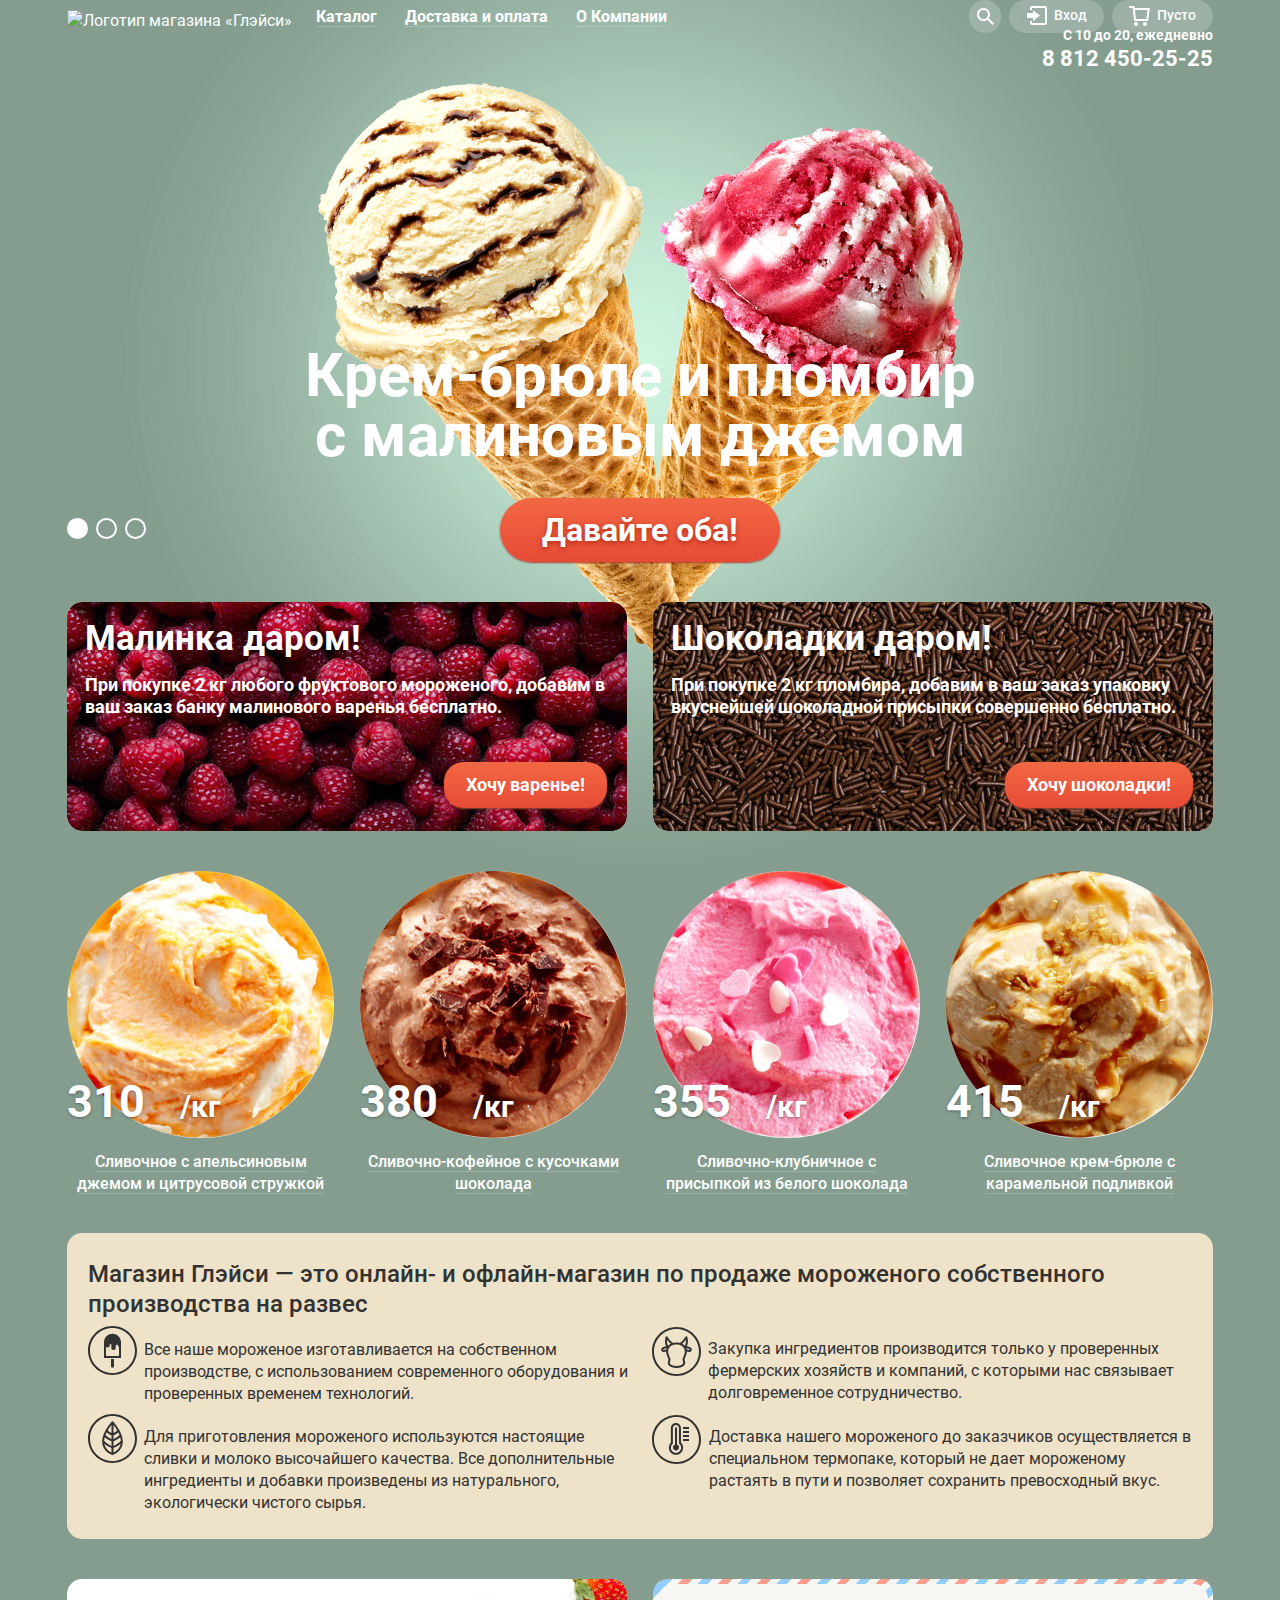
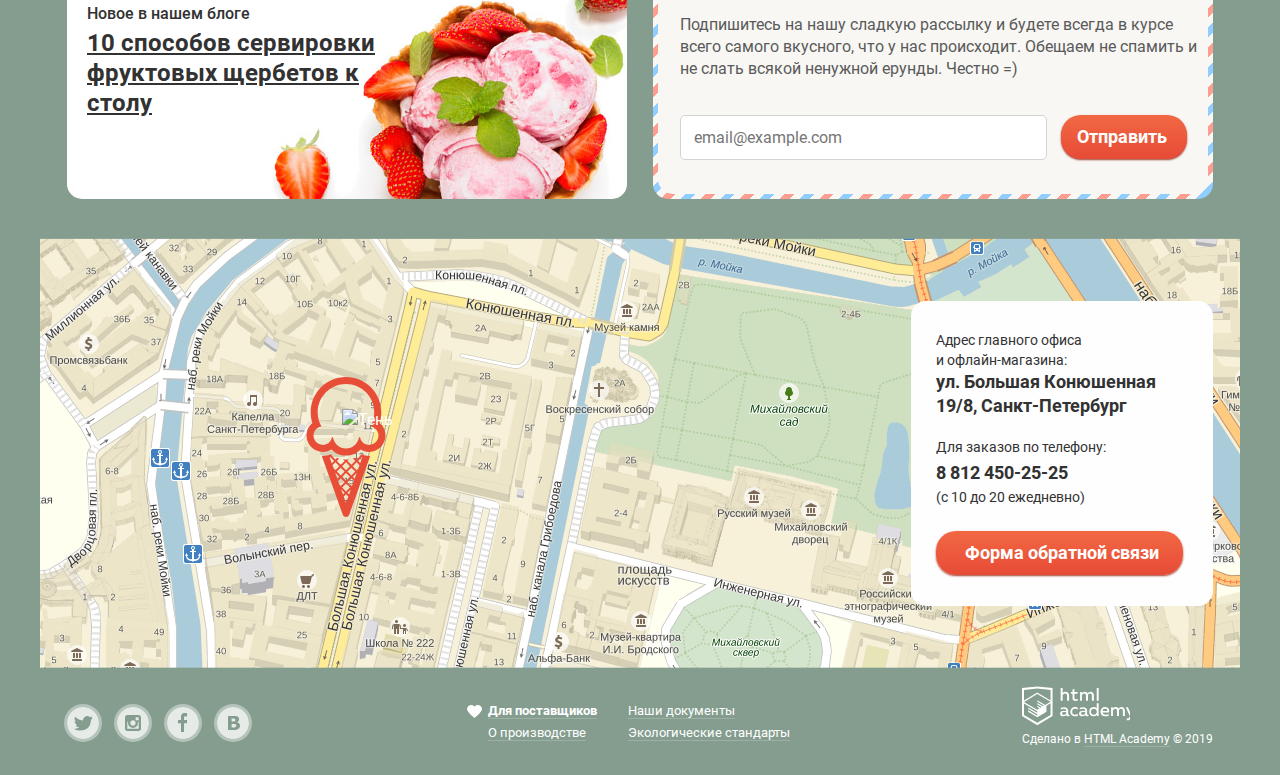
==== commit 136cd8af: "исправления 19,10,19" ====
--- a/index.html
+++ b/index.html
@@ -34,12 +34,12 @@
                             </li>
                         </ul>
                         <div class="main-controls">
-                            <div class="main-controls__wrap--item">
+                            <div class="main-controls__search--wrap">
                                 <div class="main-controls__item"><a class="main-controls__search" href="#"><span class="visually-hidden">Поиск</span></a>
-                                    <div class="main-controls__search--wrap">
-                                        <form class="form-search" action="" method="GET">
+                                    <div class="main-controls__search--background">
+                                        <form class="form-search" action="#" method="GET">
                                             <label class="form-search__label">
-                                                <input type="search" class="form-search__input" name="search" placeholder="Крем-брюле" required>
+                                                <input type="search" class="form-search__input input-shadow" name="search" placeholder="Крем-брюле" required>
                                             </label>
                                         </form>
                                     </div>
@@ -47,24 +47,24 @@
                             </div>
                             <div class="main-controls__login--wrap">
                                 <div class="main-controls__item"><a class="main-controls__login" href="#">Вход</a>
-                                    <div class="login--wrap">
-                                        <form class="form-entrance" action="" method="GET">
+                                    <div class="main-controls__login--background">
+                                        <form class="form-entrance" action="#" method="GET">
                                             <p class="form-entrance__item">
                                                 <label class="form-entrance__label"><span class="visually-hidden">Логин</span>
-                                                    <input type="email" class="form-entrance__login--input" name="login" placeholder="email@example.com" required>
+                                                    <input type="email" class="form-entrance__login--input input-shadow" name="login" placeholder="email@example.com" required>
                                                 </label>
                                             </p>
                                             <p class="form-entrance__item">
                                                 <label class="form-entrance__label"><span class="visually-hidden">Пароль</span>
-                                                    <input type="password" class="form-entrance__login--input" name="password" placeholder="&#149;&#149;&#149;&#149;&#149;&#149;&#149;&#149;" required>
+                                                    <input type="password" class="form-entrance__login--input input-shadow" name="password" placeholder="&#149;&#149;&#149;&#149;&#149;&#149;&#149;&#149;" required>
                                                 </label>
                                             </p>
                                             <div class="form-entrance__links--wrap">
                                                 <button class="btn form-entrance__btn" type="submit">Войти</button>
-                                                <p class="form-entrance__links">
+                                                <div class="form-entrance__links">
                                                     <a class="form-entrance__forgot" href="#">Забыли пароль?</a>
                                                     <a class="form-entrance__registration" href="#">Новая регистрация</a>
-                                                </p>
+                                                </div>
                                             </div>
                                         </form>
                                     </div>
@@ -119,7 +119,7 @@
                         <li>
                         <article class="offer__item offer--berry">
                             <h3 class="offer__title">Малинка даром!</h3>
-                            <p class="offer__description">При покупке 2 кг любого фруктового мороженого, добавим<br> в ваш заказ банку малинового варенья бесплатно.
+                            <p class="offer__description">При покупке 2 кг любого фруктового мороженого, добавим в ваш заказ банку малинового варенья бесплатно.
                             </p>
                             <a class="btn offer__link" href="#">Хочу варенье!</a>
                         </article>
@@ -141,7 +141,7 @@
                         <li class="catalog__item hit">
                             <h3 class="catalog-item__title"><a href="#" class="catalog-item__link"><span class="site-links__border">Сливочное с апельсиновым джемом и цитрусовой стружкой</span></a></h3>
                             <img src="img/icecitrus.jpg" alt="Сливочное с апельсиновым джемом и цитрусовой стружкой" width="267" height="267">
-                            <p class="catalog-item__price"><span class="value">310</span></span><span class="weight">/кг</span></p>
+                            <p class="catalog-item__price"><span class="value">310</span><span class="weight">/кг</span></p>
                             <a href="#" class="btn catalog-item__btn">Быстрый просмотр</a>                        
                         </li>
                         <li class="catalog__item hit">
@@ -153,13 +153,13 @@
                         <li class="catalog__item hit">
                             <h3 class="catalog-item__title"><a href="#" class="catalog-item__link"><span class="site-links__border">Сливочно-клубничное с присыпкой из белого шоколада</span></a></h3>
                             <img src="img/icestrawberry.jpg" alt="Сливочно-клубничное с присыпкой из белого шоколада" width="267" height="267">
-                            <p class="catalog-item__price"><span class="value">355</span></span><span class="weight">/кг</span></p>
+                            <p class="catalog-item__price"><span class="value">355</span><span class="weight">/кг</span></p>
                             <a href="#" class="btn catalog-item__btn">Быстрый просмотр</a>
                         </li>
                         <li class="catalog__item hit">
                             <h3 class="catalog-item__title"><a href="#" class="catalog-item__link"><span class="site-links__border">Сливочное крем-брюле с карамельной подливкой</span></a></h3>
                             <img src="img/icecaramel.jpg" alt="Сливочное крем-брюле с карамельной подливкой" width="267" height="267">
-                            <p class="catalog-item__price"><span class="value">415</span></span><span class="weight">/кг</span></p>
+                            <p class="catalog-item__price"><span class="value">415</span><span class="weight">/кг</span></p>
                             <a href="#" class="btn catalog-item__btn">Быстрый просмотр</a>
                         </li>   
                     </ul>
@@ -181,43 +181,111 @@
                 </section>
 
                 <div class="news-subscription-wrap container">
-                    <article class="news-blog">
-                        <h2 class="news-blog__title">Новое в нашем блоге</h2>
-                        <a href="#" class="news-blog__description">10 способов сервировки фруктовых щербетов к столу</a>
-                    </article>
-
-                    <section class="subscription">
-                        <h2 class="visually-hidden">Рассылка</h2>
-                        <div class="subscription__wrap">
-                            <p class="subscription__description">Подпишитесь на нашу сладкую рассылку и будете всегда в курсе всего самого вкусного, что у нас происходит. Обещаем не спамить и не слать всякой ненужной ерунды. Честно =) </p>
-                            <form action="" method="POST">
-                                <input type="text" placeholder="email@example.com" required>
-                                <button class="btn subscription__button" type="submit">Отправить</button>
-                            </form>
-                        </div>
-                    </section>
+                    <ul class="news-subscription__list">
+                        <li>
+                            <article class="news-blog">
+                                <h2 class="news-blog__title">Новое в нашем блоге</h2>
+                                <a href="#" class="news-blog__description">10 способов сервировки фруктовых щербетов к столу</a>
+                            </article>
+                        </li>
+
+                        <li>
+                            <section class="subscription">
+                                <h2 class="visually-hidden">Рассылка</h2>
+                                <div class="subscription__wrap">
+                                    <p class="subscription__description">Подпишитесь на нашу сладкую рассылку и будете всегда в курсе всего самого вкусного, что у нас происходит. Обещаем не спамить и не слать всякой ненужной ерунды. Честно =) </p>
+                                    <form action="#" method="POST">
+                                        <input class="subscription-input input-shadow" type="text" placeholder="email@example.com" required>
+                                        <button class="btn subscription__button" type="submit">Отправить</button>
+                                    </form>
+                                </div>
+                            </section>
+                        </li>
+                    </ul>
                 </div>
 
                 <div class="map-address">
+                    <section class="address">
                     <h2 class="visually-hidden">Адрес офиса</h2>
-                    <section class="address">
-                        <p>Адрес главного офиса<br> и офлайн-магазина:<br><span>ул. Большая Конюшенная<br> 19/8, Санкт-Петербург</span></p>
-                        <p>Для заказов по телефону:<br><a class="address-phone" href="tel:+78124502525">8 812 450-25-25</a><br>(с 10 до 20 ежедневно)</p>
+                        <p>Адрес главного офиса</p><p>и офлайн-магазина:</p><p><span>ул. Большая Конюшенная</span></p><p><span> 19/8, Санкт-Петербург</span></p>
+                        <p>Для заказов по телефону: </p><p><a class="address-phone" href="tel:+78124502525">8 812 450-25-25</a></p><p>(с 10 до 20 ежедневно)</p>
                         <a class="btn address__btn" href="#">Форма обратной связи</a>
                     </section>
 
                     <div class="map">
                         <img src="img/map.png" width="1200" height="430" alt="Карта">
                         <img class="pin" src="img/pin.svg" width="80" height="140" alt="Метка">
+                        <img class="shadow" src="img/map-shadow.png" width="182" height="110" alt="Тень">
                     </div>
                 </div>
             </main>
             <footer class="footer container">
                 <ul class="social-list">
-                    <li class="social-list__item"><a class="social-list__link social-list__link--tw" href="#">Твиттер</a></li>
-                    <li class="social-list__item"><a class="social-list__link social-list__link--inst" href="#">Инстаграм</a></li>
-                    <li class="social-list__item"><a class="social-list__link social-list__link--fb" href="#">Фейсбук</a></li>
-                    <li class="social-list__item"><a class="social-list__link social-list__link--vk" href="#">Вконтакте</a></li>
+                    <li class="social-list__item">
+                        <a class="social-list__link social-list__link--tw" href="#">Твиттер
+                            <svg version="1.1" xmlns="http://www.w3.org/2000/svg" xmlns:xlink="http://www.w3.org/1999/xlink" x="0px" y="0px" width="32px"
+                                height="32px" viewBox="0 0 32 32" enable-background="new 0 0 32 32" xml:space="preserve">
+                            <g id="Layer_1">
+                            </g>
+                            <g id="Layer_2">
+                                <path fill="#FFFFFF" d="M16,0C7.164,0,0,7.164,0,16c0,8.837,7.164,16,16,16c8.837,0,16-7.163,16-16C32,7.164,24.837,0,16,0z
+                                    M23.944,12.809c-0.251,6.516-3.463,10.832-10.992,10.702c-0.14,0-0.205,0-0.233,0c-0.015,0-0.021,0-0.021,0
+                                   c-0.029,0-0.094,0-0.232,0c-0.447,0-4.543-0.443-5.344-1.823c2.479,0.19,4.247-0.406,5.12-1.136
+                                   c-1.048-0.289-2.923-0.461-3.251-2.848c0.384,0.104,0.618,0.221,1.299,0.113c-1.307-0.824-2.758-1.519-2.679-3.643
+                                   c0.311,0.317,1.164,0.518,1.46,0.457c-0.768-0.233-2.149-3.244-0.974-4.781c1.984,1.79,4.075,3.482,7.804,3.643
+                                   c0.227-2.214,1.24-3.699,3.168-4.325c1.84-0.479,3.255,0.26,3.901,1.138c0.737-0.224,1.453-0.466,2.193-0.685
+                                   c-0.004,0.833-0.569,1.463-0.935,1.709c0.747,0.165,1.423-0.475,1.423-0.475C25.467,11.818,24.557,12.58,23.944,12.809z"/>
+                            </g>
+                            </svg>
+                        </a>
+                    </li>
+                    <li class="social-list__item">
+                        <a class="social-list__link social-list__link--inst" href="#">Инстаграм
+                            <svg version="1.1" id="Layer_3" xmlns="http://www.w3.org/2000/svg" xmlns:xlink="http://www.w3.org/1999/xlink" x="0px" y="0px"
+                                width="32px" height="32px" viewBox="0 0 32 32" enable-background="new 0 0 32 32" xml:space="preserve">
+                                <g>
+                                    <path fill="#FFFFFF" d="M20.916,16c0,2.728-2.211,4.938-4.938,4.938S11.039,18.728,11.039,16c0-0.394,0.051-0.773,0.138-1.14
+                                        h-0.897v6.838h11.396V14.86h-0.897C20.865,15.227,20.916,15.606,20.916,16z"/>
+                                    <path fill="#FFFFFF" d="M15.978,18.659c1.466,0,2.659-1.193,2.659-2.659s-1.193-2.659-2.659-2.659
+                                        c-1.466,0-2.659,1.193-2.659,2.659S14.511,18.659,15.978,18.659z"/>
+                                    <rect x="18.637" y="10.302" fill="#FFFFFF" width="3.039" height="3.039"/>
+                                    <path fill="#FFFFFF" d="M16,0C7.164,0,0,7.164,0,16c0,8.837,7.164,16,16,16c8.837,0,16-7.163,16-16C32,7.164,24.837,0,16,0z
+                                            M23.955,21.698c0,1.254-1.025,2.279-2.279,2.279H10.279C9.026,23.978,8,22.952,8,21.698V10.302c0-1.253,1.026-2.279,2.279-2.279
+                                        h11.396c1.254,0,2.279,1.026,2.279,2.279V21.698z"/>
+                                </g>
+                            </svg>
+                        </a>
+                    </li>
+                    <li class="social-list__item">
+                        <a class="social-list__link social-list__link--fb" href="#">Фейсбук
+                            <svg version="1.1" id="Layer_4" xmlns="http://www.w3.org/2000/svg" xmlns:xlink="http://www.w3.org/1999/xlink" x="0px" y="0px"
+                                width="32px" height="32px" viewBox="0 0 32 32" enable-background="new 0 0 32 32" xml:space="preserve">
+                                <path fill="#FFFFFF" d="M16,0C7.164,0,0,7.163,0,16s7.164,16,16,16c8.837,0,16-7.164,16-16S24.837,0,16,0z M20.062,9.455h-3.021
+                               v3.444h3.021v3.445h-3.021v8.61h-3.021v-8.61H11v-3.445h3.021V9.455c0-1.902,1.353-3.445,3.021-3.445h3.021V9.455z"/>
+                           </svg>
+                        </a>
+                    </li>
+                    <li class="social-list__item">
+                        <a class="social-list__link social-list__link--vk" href="#">Вконтакте
+                            <svg version="1.1" id="Layer_5" xmlns="http://www.w3.org/2000/svg" xmlns:xlink="http://www.w3.org/1999/xlink" x="0px" y="0px"
+                                width="32px" height="32px" viewBox="0 0 32 32" enable-background="new 0 0 32 32" xml:space="preserve">
+                                <g>
+                                    <path fill="#FFFFFF" d="M16.637,14.495c0.402-0.019,0.719-0.082,0.951-0.188c0.326-0.145,0.54-0.33,0.641-0.559
+                                        c0.101-0.229,0.15-0.496,0.15-0.797c0-0.232-0.058-0.465-0.174-0.697c-0.116-0.232-0.322-0.405-0.617-0.517
+                                        c-0.264-0.1-0.592-0.155-0.984-0.165c-0.392-0.009-0.943-0.014-1.652-0.014h-0.339v2.965h0.565
+                                        C15.749,14.523,16.235,14.514,16.637,14.495z"/>
+                                    <path fill="#FFFFFF" d="M18.118,17.084c-0.282-0.081-0.672-0.125-1.166-0.132c-0.494-0.006-1.012-0.009-1.55-0.009h-0.79v3.493
+                                        h0.264c1.014,0,1.74-0.003,2.18-0.009c0.438-0.007,0.843-0.088,1.212-0.245c0.377-0.157,0.633-0.364,0.774-0.625
+                                        s0.214-0.562,0.214-0.9c0-0.446-0.088-0.788-0.261-1.03C18.825,17.386,18.531,17.204,18.118,17.084z"/>
+                                    <path fill="#FFFFFF" d="M16,0C7.164,0,0,7.164,0,16c0,8.837,7.164,16,16,16c8.837,0,16-7.163,16-16C32,7.164,24.837,0,16,0z
+                                            M22.602,20.531c-0.273,0.533-0.646,0.976-1.124,1.327c-0.552,0.415-1.161,0.71-1.823,0.886s-1.501,0.264-2.519,0.264h-6.121V8.987
+                                        h5.443c1.13,0,1.957,0.038,2.48,0.113c0.524,0.076,1.045,0.242,1.561,0.5c0.533,0.27,0.929,0.632,1.189,1.087
+                                        c0.26,0.455,0.392,0.975,0.392,1.558c0,0.678-0.179,1.278-0.536,1.795c-0.358,0.518-0.863,0.92-1.517,1.208v0.075
+                                        c0.917,0.182,1.642,0.559,2.179,1.13c0.537,0.571,0.807,1.325,0.807,2.261C23.013,19.392,22.875,19.997,22.602,20.531z"/>
+                                </g>
+                            </svg>
+                        </a>
+                    </li>
                 </ul>
             
                 <div class="footer__navigation">
@@ -236,22 +304,23 @@
                     <span>Сделано в <a class="htmlacademy" href="https://htmlacademy.ru/intensive/htmlcss"><span class="site-links__border">HTML Academy</span></a> © 2019</span>
                 </p>
             </footer>
-            <!-- <section class="modal">
+            <section class="modal">
+                <h2 class="visually-hidden">Обратная связь</h2>
                 <p class="modal__title">Мы обязательно вам ответим!</p>
-                <button class="btn modal__btn-close" type="button">x</button>
-                <form class="modal__form" action="" method="POST">
-                    <label class="modal__form--name">Имя Фамилия
-                        <input type="text" class="modal__form--input" name="name" placeholder="Имя Фамилия" required>
+                <button class="modal__btn-close" type="button"><span class="visually-hidden">Закрыть</span></button>
+                <form class="modal__form" action="#" method="POST">
+                    <label class="modal__form--name"><span  class="visually-hidden">Имя Фамилия</span>
+                        <input type="text" class="modal__form--input input-shadow" name="name" placeholder="Имя Фамилия" required>
                     </label>
-                    <label class="modal__form--email">Почта
-                        <input type="email" class="modal__form--input" name="email" placeholder="email@example.com" required>
+                    <label class="modal__form--email"><span  class="visually-hidden">Почта</span>
+                        <input type="email" class="modal__form--input input-shadow" name="email" placeholder="email@example.com" required>
                     </label>
-                    <label class="modal__form--text">Текст сообщения
-                        <textarea class="modal__form--field" name="text" rows="6" placeholder="В свободной форме" required></textarea>
+                    <label class="modal__form--text"><span  class="visually-hidden">Текст сообщения</span>
+                        <textarea class="modal__form--field input-shadow" name="text" rows="6" placeholder="В свободной форме" required></textarea>
                     </label>
                     <button class="btn modal__form--btn" type="submit">Отправить</button>
                 </form>
-            </section> -->
+            </section>
         </div>
     </body>
 </html>--- a/css/style.css
+++ b/css/style.css
@@ -46,6 +46,7 @@
    line-height: 22px;
    font-weight: 400;
    color: #ffffff;
+   background-image: linear-gradient(to bottom,#9cb0a5 1%,#849d8f 40%);
 }
 
 img {
@@ -81,10 +82,7 @@
 
 .site-wrapper {
    background-color: #849d8f;
-}
-
-.catalog-page {
-   background-image: linear-gradient(to bottom,#9cb0a5 1%,#849d8f 40%);
+   position: relative;
 }
 
 
@@ -101,7 +99,8 @@
 .main-controls,
 .sub-menu,
 .footer__navigation--left,
-.footer__navigation--right {
+.footer__navigation--right,
+.news-subscription__list  {
    list-style: none;
 }
 
@@ -120,8 +119,6 @@
 
 .main-contacts a:focus, 
 .main-contacts a:hover,
-.address a:hover,
-.address a:focus,
 .social-list a:focus, 
 .social-list a:hover, 
 .footer__navigation a:focus, 
@@ -131,14 +128,18 @@
 .breadcrumbs a:focus, 
 .breadcrumbs a:hover,
 .news-blog__description:hover,
+.news-blog__description:focus, 
+.form-entrance__registration:hover,
+.form-entrance__forgot:hover, 
+.form-entrance__registration:focus,
+.form-entrance__forgot:focus,
+.catalog-item__link:hover,
+.catalog-item__link:focus {
+   color: #ffbc9e;
+}
+
+.news-blog__description:hover,
 .news-blog__description:focus {
-   color: #ffbc9e;
-}
-
-.news-blog__description:hover,
-.news-blog__description:focus,
-a.form-entrance__links:hover, 
-a.form-entrance__registration:hover {
    color: #e84d37;
 }
 
@@ -377,7 +378,7 @@
    left: 8px;
 }
 
-.main-controls__wrap--item:hover .main-controls__search::before {
+.main-controls__search--wrap:hover .main-controls__search::before {
    background-image: url("../img/magnifier-black.svg");
 }
 
@@ -399,8 +400,8 @@
    left: 18px;
 }
 
-.main-controls__login--wrap:hover a,
-.main-controls__item:hover a {
+.main-controls__login--wrap:hover>a,
+.main-controls__item:hover>a {
    color: #323232;
 }
 
@@ -444,10 +445,6 @@
    display: flex;
    flex-direction: column;
    display: none;
-}
-
-.main-controls__item:hover .login--wrap {
-   display: block;
 }
 
 .basket-wrap:hover .main-controls__basket--wrap {
@@ -576,7 +573,7 @@
    border-bottom: 1px solid rgba(0, 0, 0, 0.2);
 }
 
-.main-controls__search--wrap {   
+.main-controls__search--background {   
    position: absolute;
    padding: 20px 15px;
    background-color: #f8f7f4;
@@ -587,6 +584,7 @@
    height: 84px;
    box-shadow: 0px 20px 15px 1px rgba(0,0,0,0.3);
    display: none;
+   z-index: 1;
 }
 
 .form-search__input {
@@ -594,24 +592,23 @@
    height: 45px;
    color: #323232;
    border-radius: 5px;
-   border: 2px solid #d3d3d3;
+   border: 1px solid #d3d3d3;
    padding-left: 13px;
    font-size: 14px;
    line-height: 24px;
 }
 
-.main-controls__item:hover .main-controls__search--wrap {
+.main-controls__item:hover .main-controls__search--background {
    display: block;
 }
 
-.login--wrap {   
+.main-controls__login--background {   
    position: absolute;
    background-color: #f8f7f4;
    border-radius: 5px;
    top: 36px;
    left: -182px;
    width: 277px;
-   height: 214px;
    box-shadow: 0px 20px 15px 1px rgba(0,0,0,0.3);
    display: none;
    z-index: 1;
@@ -622,14 +619,24 @@
    height: 45px;
    color: #323232;
    border-radius: 5px;
-   border: 2px solid #d3d3d3;
+   border: 1px solid #d3d3d3;
    padding-left: 13px;
    font-size: 14px;
    line-height: 24px;
    z-index: 1;
-}
-
-.main-controls__item:hover .login--wrap {
+   outline: none;
+}
+
+.input-shadow:hover {
+   box-shadow: 0 0 0 1px #c7c6c5;
+}
+
+.input-shadow:active,
+.input-shadow:focus {
+   box-shadow: 0 0 0 1px #8fbdec;
+}
+
+.main-controls__item:hover .main-controls__login--background {
    display: block;
 }
 
@@ -643,14 +650,18 @@
    padding-bottom: 19px;
 }
 
+.form-entrance__links--wrap {
+   display: flex;
+   justify-content: space-between;
+   margin-bottom: 21px;
+}
+
 .form-entrance__links {
    padding: 0;
    margin: 0;
    padding-left: 20px;
-}
-
-.form-entrance__links--wrap {
-   display: flex;
+   display: flex;
+   flex-wrap: wrap;
 }
 
 .form-entrance {
@@ -658,13 +669,6 @@
    padding-right: 19px;
    padding-top: 20px;
 }
-
-/* .form-entrance__btn {
-   width: 126px;
-   margin-left: 10px;
-   padding-left: 16px;
-   padding-top: 10px;
-} */
 
 .btn {
    display: inline-block;
@@ -673,10 +677,16 @@
    line-height: 24px;
    font-weight: 700;
    padding: 10px 24px;
-   border-radius: 21px;
+   border-radius: 20px;
    border: none;
    background-image: linear-gradient(to bottom,#f26843, #e74b36);   
    box-shadow: 0px 1px 2px 0px #9e4334;
+}
+
+.form-entrance__btn {
+   width: 126px;
+   height: 45px;
+   border-radius: 20px;
 }
 
 .btn:hover {
@@ -690,12 +700,16 @@
    box-shadow: inset 0px 1px 2px 0px #952718;
 }
 
-a.form-entrance__forgot, 
-a.form-entrance__registration {
-   color: red;
+.form-entrance__forgot,
+.form-entrance__registration {
+   color: #323232;
    font-size: 13px;
    line-height: 24px;
    font-weight: 400;
+}
+
+.form-entrance__forgot {
+   margin-bottom: -3px;
 }
 
 .info-wrap {
@@ -858,8 +872,8 @@
   background-color: #ffffff;
 }
 
-.catalog {
-   margin-bottom: 21px;
+.ice-cream-list {
+   margin-bottom: 42px;
 }
 
 .catalog__list {
@@ -885,6 +899,7 @@
    border-radius: 15px;
    padding-top: 16px;
    padding-left: 18px;
+   padding-right: 20px;
    display: flex;
    flex-direction: column;
 }
@@ -913,8 +928,8 @@
    font-weight: 700;
    color: #ffffff;
    margin-left: auto;
-   margin-right: 20px;
-   margin-bottom: 25px;
+   margin-bottom: 23px;
+   padding: 11px 22px;
 }
 
 .catalog__item {
@@ -922,6 +937,7 @@
    width: 267px;
    margin-right: 13px;
    margin-left: 13px;
+   margin-bottom: 21px;
    display: flex;
    flex-direction: column;
 }
@@ -959,7 +975,7 @@
    position: absolute;   
    border-radius: 5px;   
    box-shadow: 0px 20px 5px 1px rgba(0,0,0,0.05);
-   z-index: 2;
+   z-index: 1;
 }
 
 .catalog__item img {
@@ -969,7 +985,7 @@
 
 .catalog-item__title {
    margin: 0;
-   padding: 0;
+   padding: 0 5px;
    margin-bottom: 17px;
    text-align: center;
    font-size: 16px;
@@ -977,7 +993,7 @@
    font-weight: 500;
    width: 267px;
    order: 2;
-   z-index: 1;
+   z-index: 2;
 }
 
 .catalog-item__price {
@@ -988,6 +1004,10 @@
    font-size: 45px;
    line-height: 45px;
    font-weight: 700;
+}
+
+.catalog-item__price span {
+   text-shadow: 0px 1px 3px rgba(49, 50, 53, 0.5);
 }
 
 .catalog-item__btn {
@@ -998,9 +1018,7 @@
    line-height: 24px;
    font-weight: 700;
    z-index: 10;
-   /* width: 216px; */
    height: 44px;
-   /* margin: auto; */
    display: none;
    order: 2;
    padding: 10px 18px;
@@ -1147,9 +1165,20 @@
 }
 
 .news-subscription-wrap {
+   margin-bottom: 39px;
+}
+
+.news-subscription__list {
+   padding: 0;
+   margin: 0;
    display: flex;
    justify-content: space-between;
-   margin-bottom: 39px;
+
+}
+
+.news-blog,
+.subscription {
+   min-height: 220px;
 }
 
 .news-blog {
@@ -1208,15 +1237,16 @@
    margin-bottom: 35px;
 }
 
-.subscription input[type="text"] {
+.subscription-input {
    width: 367px;
    height: 45px;
    color: #999999;
    border-radius: 5px;
-   border: 2px solid #d3d3d3;
+   border: 1px solid #d3d3d3;
    padding-left: 13px;
    font-size: 16px;
    line-height: 24px;
+   margin-bottom: 34px;
 }
 
 .subscription__button {
@@ -1236,10 +1266,16 @@
    width: 80px;
    height: 140px;
    position: absolute;
-   top: 5px;
-   left: 5px;
    top: 139px;
    left: 266px;
+}
+
+.map .shadow {
+   width: 182px;
+   height: 110px;
+   position: absolute;
+   top: 171px;
+   left: 302px;
 }
 
 .address {
@@ -1261,7 +1297,7 @@
    font-weight: 400;
 }
 
-.address p:first-child {
+.address p:nth-child(5) {
    margin-bottom: 19px;
 }
 
@@ -1294,43 +1330,40 @@
    padding-top: 12px;
    padding-left: 27px;
    padding-right: 27px;
+   padding-bottom: 17px;
 }
 
 .social-list {
    margin: 0;
    padding: 0;
    display: flex;
-   margin-top: 18px;
+   margin-top: 21px;
 }
 
 .social-list__link {
-   width: 38px;
-   height: 38px;
-   margin-right: 10px;
-   display: block;
-   font-size: 0px;
-   border: 3px solid rgba(255, 255, 255, .5);
+   display: inline-block;
+   width: 32px;
+   height: 32px;
+   margin-right: 18px;
+   font-size: 0;
+   box-shadow: 0 0 0 3px rgba(255,255,255,0.5);
    border-radius: 50%;
-}
-
-.social-list__link--tw {
-   background-image: url("../img/twi.svg");
-   background-repeat: no-repeat;
-}
-
-.social-list__link--inst {
-   background-image: url("../img/insta.svg");
-   background-repeat: no-repeat;   
-}
-
-.social-list__link--fb {
-   background-image: url("../img/fb.svg");
-   background-repeat: no-repeat;   
-}
-
-.social-list__link--vk {
-   background-image: url("../img/vk.svg");
-   background-repeat: no-repeat;   
+   opacity: 0.8;
+   vertical-align: bottom;
+}
+
+.social-list__link:hover {
+   box-shadow: 0 0 0 3px rgba(255,255,255,0.7);
+   opacity: 1;
+}
+
+.social-list__link:active path {
+   fill: #e9e9e9;
+}
+
+.social-list__link:active {
+   box-shadow: 0 0 0 3px rgba(255,255,255,0.7);
+   opacity: 1;
 }
 
 .footer__navigation {
@@ -1338,6 +1371,7 @@
    padding: 0;
    display: flex;
    margin-left: -31px;
+   width: 400px
 }
 
 .footer__copyright {
@@ -1346,7 +1380,8 @@
 }
 
 .footer__navigation--right {
-   padding-left: 10px;
+   padding: 0px;
+   margin-left: 31px;
 }
 
 .footer__navigation_item {
@@ -1355,8 +1390,14 @@
    font-weight: 400;
 }
 
+.footer__navigation_item:first-child {
+   margin-bottom: 4px;
+}
+
 .footer__navigation--left {
    position: relative;
+   padding: 0;
+   margin-left: 59px;   
 }
 
 .footer__navigation--left .footer__navigation_item:first-child {
@@ -1368,7 +1409,7 @@
    width: 15px;
    height: 13px;
    position: absolute;
-   left: 18px;
+   left: -21px;
    top: 3px;
 }
 
@@ -1409,6 +1450,9 @@
    line-height: 16px;
    font-weight: 500;
    margin: 0;
+   color: #ffffff;
+   margin-bottom: 7px;
+   margin-left: 15px;
 }
 
 .filters__select, 
@@ -1420,8 +1464,8 @@
    font-weight: 500;
 }
 
-.filters__fat--list {
-   display: flex;
+.filters__sorting {
+   position: relative;
 }
 
 .filters__select {
@@ -1429,16 +1473,328 @@
    background-color: rgba(255,255,255,0.2);
    border-radius: 20px;
    padding: 7px 10px;
+   color: #ffffff;
+   -webkit-appearance: none;
+   -moz-appearance: none;
+   appearance: none;
+   padding-top: 9px;
+   padding-bottom: 9px;
+   padding-left: 14px;
+   padding-right: 32px;
+}
+
+.filters__select:hover,
+.filters__select:focus {
+   color: #323232;
+}
+
+/* .filters__select:active {
+   color: #323232;
+} */
+
+.icon-down {
+   position: absolute;
+   right: 14px;
+   top: 35px;
+   z-index: 1;
+   pointer-events: none;
+   -webkit-box-sizing: border-box;
+   box-sizing: border-box;
+}
+
+.filters__select:focus+.icon-down path,
+.filters__select:hover+.icon-down path {
+   fill:#323232
+}
+
+.filters__title--price {
+   padding-left: 11px;
+}
+
+.range-background {
+   background-color: rgba(255,255,255,0.2);
+   border-radius: 20px;
+   width: 218px;
+   height: 35px;
+   margin-left: 12px;
+   position: relative;
+}
+
+.scale {
+   width: 176px;
+   height: 4px;
+   background-color: #d1dad3;
+   position: absolute;
+   top: 15px;
+   left: 21px;
+}
+
+.bar {
+   width: 98px;
+   height: 4px;
+   background-color: #f8f7f4;
+   position: absolute;
+   top: 0px;
+   left: 23px;
+}
+
+.range-toggle {
+   border-radius: 50%;
+   background-color: #ababab;
+   width: 20px;
+   height: 20px;
+   position: absolute;
+   border: 8px solid #ffffff;
+   cursor: pointer;
+   top: 7px;
+   padding: 0;
+}
+
+.range-toggle:hover {      
+   border: 9px solid #ffffff;
+   width: 22px;
+   height: 22px;
+   top: 6px;
+}
+
+.range-toggle-min {   
+   left: 34px;
+}
+
+.range-toggle-min:hover {   
+   left: 33px;
+}
+
+.range-toggle-max {   
+   left: 132px;
+}
+
+.range-toggle-max:hover {   
+   left: 131px;
+}
+
+.filters__fat--list {
+   margin: 0;
+   padding: 0;
+}
+
+.filters__title--fat {
+   margin-left: 26px;
+}
+
+.filters__fat--background {
+   background-color: rgba(255,255,255,0.2);
+   border-radius: 20px;
+   width: 413px;
+   height: 35px;
+   margin-left: 12px;
+   position: relative;
+}
+
+.filters__fat {
+   position: relative;
+}
+
+.filters__fat--item {
+   padding-left: 45px;
+   padding-top: 8px;
+   display: inline-block;
+   position: relative;
+   cursor: pointer;  
+}
+
+.filters__fat--list label::before {
+   content: "";
+   position: absolute;
+   width: 22px;
+   height: 22px;
+   background-image: url("../img/radio-off.svg");
+   background-repeat: no-repeat;
+   opacity: 0.8;
+   top: 6px;
+   left: 15px;
+}
+
+.radio-filter:checked ~ label::before { 
+   content: "";
+   position: absolute;
+   width: 25px;
+   height: 25px;
+   background-image: url("../img/radio-on.svg");
+   background-repeat: no-repeat;
+   opacity: 0.8;
+   top: 6px;
+   left: 15px;
+}
+
+.filters__fat--item:hover label::before {
+   opacity: 1;
+}
+
+.filters__fat--item:disabled ~ label::before {   
+   opacity: 0.4;
+}
+
+label {
+   cursor: pointer;  
+}
+
+.filters__fillers {
+   margin-top: 15px;
+}
+
+.filters__fillers--list {
+   display: flex;
+   margin: 0;
+   padding: 0;
+   margin-top: 16px;
+}
+
+.filters__fillers--item {
+   margin-top: 8px;
+   padding-left: 46px;
+   padding-right: 7px;
+   display: inline-block;
+   position: relative;
+}
+
+.filters__fillers--background {
+   background-color: rgba(255,255,255,0.2);
+   border-radius: 20px;
+   width: 700px;
+   height: 35px;
+   margin-top: -9px;
+   position: relative;
+}
+
+.filters-submit {
+   border: 2px solid #fbfcfb;
+   background-color: rgba(255,255,255,0.2);
+   border-radius: 20px;
+   height: 36px;
+   width: 144px;
+   margin-top: 37px;
+   margin-left: 12px;
+   color: #ffffff;
+   font-weight: 500;
+}
+
+.filters-submit:hover {
+   border: 2px solid #fbfcfb;
+   background-color: #fbfcfb;
+   color: #323232;
+}
+
+.filters-submit:active {
+   border: none;
+   box-shadow: inset 0px 1px 2px 0px black;
+   background-color: #eaeaea;
+   color: #323232;
+}
+
+.filters-second-row {
+   margin-bottom: 40px;
+}
+
+.filters__fillers--list label::before {
+   content: "";
+   position: absolute;
+   width: 23px;
+   height: 23px;
+   background-image: url("../img/checkbox-off.svg");
+   opacity: 0.8;
+   background-repeat: no-repeat;
+   left: 14px;
+}
+
+.filters__fillers--item:hover label::before {
+   opacity: 1;
+}
+
+.checkbox-filter:checked ~ label::before {   
+   background-image: url("../img/checkbox-on.svg");
+}
+
+.checkbox-filter:disabled ~ label::before {   
+   opacity: 0.4;
+}
+
+.footer-catalog {
+   border-top: 1px solid rgba(255,255,255,0.2);
+   padding: 18px 0;
+}
+
+.pagination-wrap {
+   display: flex;
+   justify-content: flex-end;
 }
 
 .pagination {
    display: flex;
+   margin: 0;
+   padding: 0;
+   margin-bottom: 30px;
+   width: 188px;   
+   padding-left: 20px;
+   position: relative;
 }
 
 .pagination__item {
    font-size: 16px;
    line-height: 18px;
    font-weight: 500;
+}
+
+.pagination__link:not(.pagination__link--next):not(.pagination__link--previous) {
+   width: 26px;
+   line-height: 26px;
+   display: inline-block;
+   border-radius: 50px;
+   text-align: center;
+   margin-right: 3px;
+}
+
+.pagination__link--next,
+.pagination__link--previous {
+   line-height: 28px;
+   display: inline-block;
+   border-radius: 50px;
+   text-align: center;
+   width: 9px;
+   position: absolute;
+}
+
+.pagination__link--next {
+   padding-left: 1px;
+   right: 0;
+}
+
+.pagination__link--previous {
+   padding-right: 1px;
+   left: -2px;
+   top: 0px;
+}
+
+.pagination__link.pagination__link--active {   
+   background-color: rgba(255,255,255,1);
+   color: #323232;
+}
+
+.pagination__link:hover:not(.pagination__link--active):not(.pagination__link--next):not(.pagination__link--previous) {
+   background-color: rgba(255,255,255,0.2);
+   border-radius: 50%;
+}
+
+.modal {
+   width: 477px;
+   height: 443px;
+   background-color: #f8f7f4;
+   position: absolute;
+   top: 337px;
+   left: 715px;
+   border-radius: 10px;
+   padding: 15px;
+   display: none;
 }
 
 .modal__title {
@@ -1446,4 +1802,46 @@
    font-size: 24px;
    line-height: 28px;
    font-weight: 500;
+   margin: 0;
+   padding: 0;
+   margin-left: 8px;
+   margin-top: 3px;
+   margin-bottom: 18px;
+}
+
+.modal__btn-close {
+   position: absolute;
+   top: 16px;
+   right: 16px;
+   width: 18px;
+   height: 17px;
+   border: none;
+   background: none;
+   background-image: url("../img/Х-big.svg");
+   cursor: pointer;
+}
+
+.modal__form--input {
+   width: 267px;
+   height: 44px;
+   margin-bottom: 20px;
+   margin-left: 9px;
+   border-radius: 5px;
+   border: 1px solid #d3d3d3;
+   padding-left: 13px;
+}
+
+.modal__form--field {
+   margin-left: 9px;
+   width: 428px;
+   height: 155px;
+   border-radius: 5px;
+   border: 1px solid #d3d3d3;
+   padding-left: 13px;
+   padding-top: 11px;
+   margin-bottom: 18px;
+}
+
+.modal__form--btn {
+   margin-left: 298px;
 }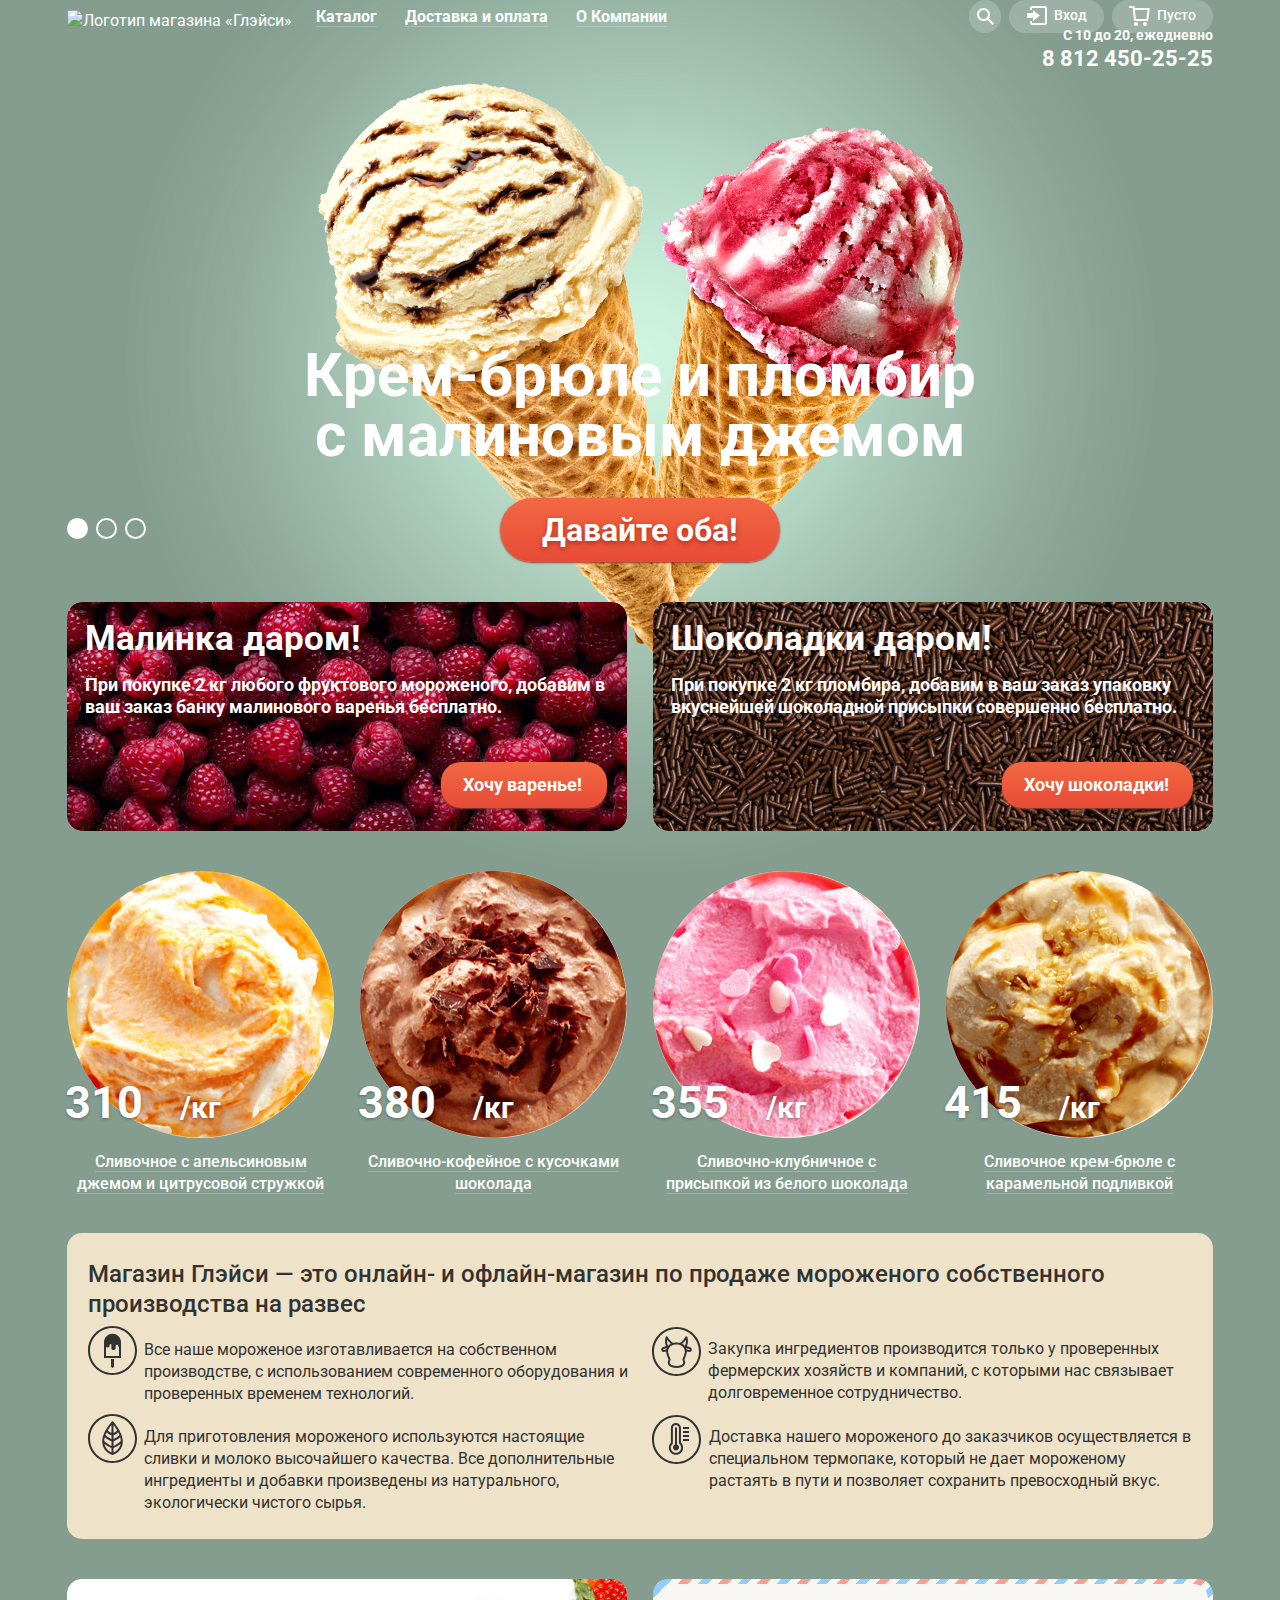
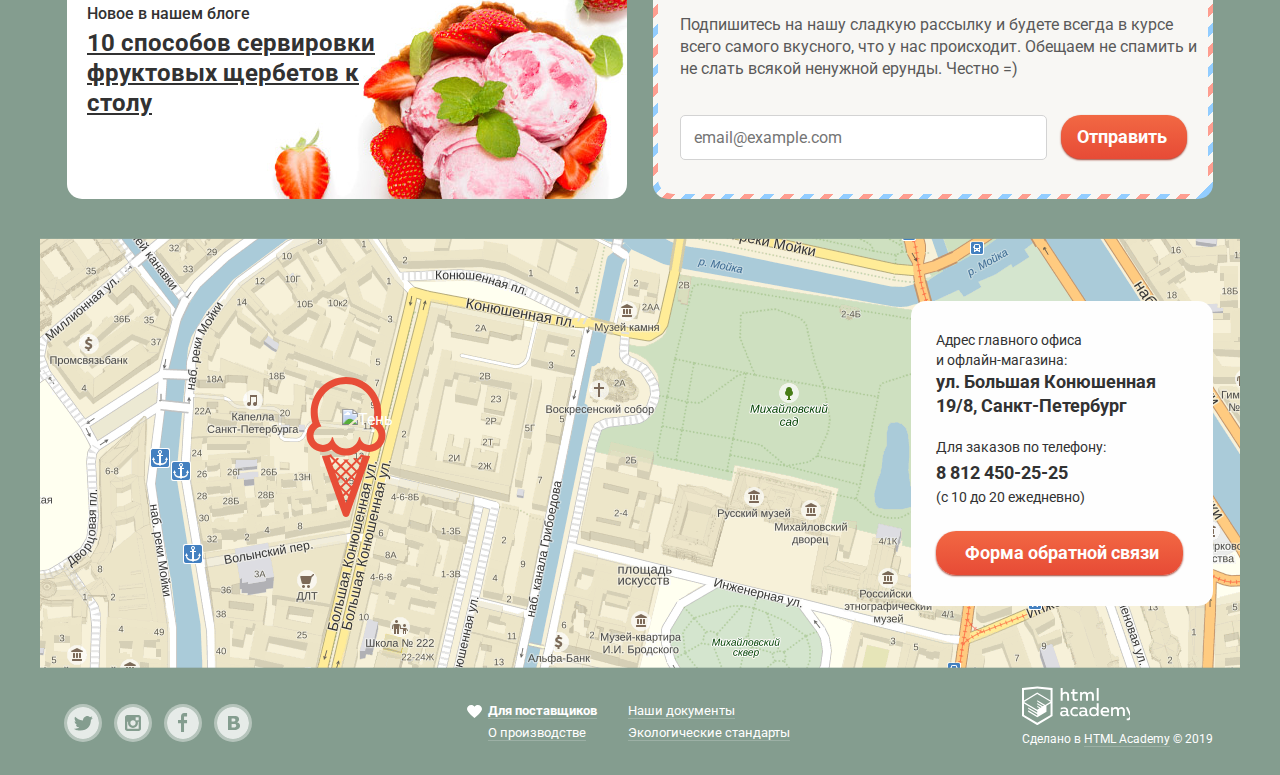
==== commit b58e9786: "типа финал" ====
--- a/index.html
+++ b/index.html
@@ -22,10 +22,10 @@
                             <li class="site-links__item"><a class="site-links__catalog" href="#"><span class="site-links__border">Каталог</span></a>
                                 <ul class="sub-menu">
                                     <li class="sub-menu__item"><p>Новинки</p></li>
-                                    <li class="sub-menu__item"><a href="gllacy-catalog.html">Сливочное</a></li>
-                                    <li class="sub-menu__item"><a href="#">Щербеты</a></li>
-                                    <li class="sub-menu__item"><a href="#">Фруктовый лед</a></li>
-                                    <li class="sub-menu__item"><a href="#">Мелорин</a></li>
+                                    <li class="sub-menu__item"><a class="sub-menu__item--link" href="gllacy-catalog.html">Сливочное</a></li>
+                                    <li class="sub-menu__item"><a class="sub-menu__item--link" href="#">Щербеты</a></li>
+                                    <li class="sub-menu__item"><a class="sub-menu__item--link" href="#">Фруктовый лед</a></li>
+                                    <li class="sub-menu__item"><a class="sub-menu__item--link" href="#">Мелорин</a></li>
                                 </ul>
                             </li>
                             <li class="site-links__item"><a class="site-links__deliverynpay" href="#"><span class="site-links__border">Доставка и оплата</span></a>
@@ -51,12 +51,12 @@
                                         <form class="form-entrance" action="#" method="GET">
                                             <p class="form-entrance__item">
                                                 <label class="form-entrance__label"><span class="visually-hidden">Логин</span>
-                                                    <input type="email" class="form-entrance__login--input input-shadow" name="login" placeholder="email@example.com" required>
+                                                    <input type="email" class="form-entrance__login--input input-shadow" name="login" placeholder="Электронная почта" required>
                                                 </label>
                                             </p>
                                             <p class="form-entrance__item">
                                                 <label class="form-entrance__label"><span class="visually-hidden">Пароль</span>
-                                                    <input type="password" class="form-entrance__login--input input-shadow" name="password" placeholder="&#149;&#149;&#149;&#149;&#149;&#149;&#149;&#149;" required>
+                                                    <input type="password" class="form-entrance__login--input input-shadow" name="password" placeholder="Пароль" required>
                                                 </label>
                                             </p>
                                             <div class="form-entrance__links--wrap">
@@ -129,13 +129,13 @@
                             <h2 class="offer__title">Шоколадки даром!</h2>
                             <p class="offer__description">При покупке 2 кг пломбира, добавим в ваш заказ упаковку вкуснейшей шоколадной присыпки совершенно бесплатно.
                             </p>
-                            <a class="btn offer__link" href="#">Хочу шоколадки!</a>
+                            <a class="btn offer__link offer__link--width" href="#">Хочу шоколадки!</a>
                         </article>
                         </li>
                     </ul>
                 </section>
 
-                <section class="catalog container">
+                <section class="bestsellers">
                     <h2 class="visually-hidden">Хиты продаж</h2>
                     <ul class="catalog__list">
                         <li class="catalog__item hit">
@@ -181,27 +181,20 @@
                 </section>
 
                 <div class="news-subscription-wrap container">
-                    <ul class="news-subscription__list">
-                        <li>
-                            <article class="news-blog">
-                                <h2 class="news-blog__title">Новое в нашем блоге</h2>
-                                <a href="#" class="news-blog__description">10 способов сервировки фруктовых щербетов к столу</a>
-                            </article>
-                        </li>
-
-                        <li>
-                            <section class="subscription">
-                                <h2 class="visually-hidden">Рассылка</h2>
-                                <div class="subscription__wrap">
-                                    <p class="subscription__description">Подпишитесь на нашу сладкую рассылку и будете всегда в курсе всего самого вкусного, что у нас происходит. Обещаем не спамить и не слать всякой ненужной ерунды. Честно =) </p>
-                                    <form action="#" method="POST">
-                                        <input class="subscription-input input-shadow" type="text" placeholder="email@example.com" required>
-                                        <button class="btn subscription__button" type="submit">Отправить</button>
-                                    </form>
-                                </div>
-                            </section>
-                        </li>
-                    </ul>
+                    <article class="news-blog">
+                        <h2 class="news-blog__title">Новое в нашем блоге</h2>
+                        <a href="#" class="news-blog__description">10 способов сервировки фруктовых щербетов к столу</a>
+                    </article>
+                    <section class="subscription">
+                        <h2 class="visually-hidden">Рассылка</h2>
+                        <div class="subscription__wrap">
+                            <p class="subscription__description">Подпишитесь на нашу сладкую рассылку и будете всегда в курсе всего самого вкусного, что у нас происходит. Обещаем не спамить и не слать всякой ненужной ерунды. Честно =) </p>
+                            <form action="#" method="POST">
+                                <input class="subscription-input input-shadow" type="text" placeholder="email@example.com" required>
+                                <button class="btn subscription__button" type="submit">Отправить</button>
+                            </form>
+                        </div>
+                    </section>
                 </div>
 
                 <div class="map-address">
@@ -209,10 +202,11 @@
                     <h2 class="visually-hidden">Адрес офиса</h2>
                         <p>Адрес главного офиса</p><p>и офлайн-магазина:</p><p><span>ул. Большая Конюшенная</span></p><p><span> 19/8, Санкт-Петербург</span></p>
                         <p>Для заказов по телефону: </p><p><a class="address-phone" href="tel:+78124502525">8 812 450-25-25</a></p><p>(с 10 до 20 ежедневно)</p>
-                        <a class="btn address__btn" href="#">Форма обратной связи</a>
+                        <a class="btn address__btn" href="feedback.html">Форма обратной связи</a>
                     </section>
 
                     <div class="map">
+                            <iframe src="https://www.google.com/maps/embed?pb=!1m18!1m12!1m3!1d1998.6037872533277!2d30.320858716096975!3d59.93871648187614!2m3!1f0!2f0!3f0!3m2!1i1024!2i768!4f13.1!3m3!1m2!1s0x4696310fca145cc1%3A0x42b32648d8238007!2z0JHQvtC70YzRiNCw0Y8g0JrQvtC90Y7RiNC10L3QvdCw0Y8g0YPQuy4sIDE5LzgsINCh0LDQvdC60YIt0J_QtdGC0LXRgNCx0YPRgNCzLCAxOTExODY!5e0!3m2!1sru!2sru!4v1572539526088!5m2!1sru!2sru" width="1200" height="430" style="border:0;" allowfullscreen=""></iframe>
                         <img src="img/map.png" width="1200" height="430" alt="Карта">
                         <img class="pin" src="img/pin.svg" width="80" height="140" alt="Метка">
                         <img class="shadow" src="img/map-shadow.png" width="182" height="110" alt="Тень">
@@ -304,23 +298,25 @@
                     <span>Сделано в <a class="htmlacademy" href="https://htmlacademy.ru/intensive/htmlcss"><span class="site-links__border">HTML Academy</span></a> © 2019</span>
                 </p>
             </footer>
+            <div class="modal-wrap"></div> 
             <section class="modal">
                 <h2 class="visually-hidden">Обратная связь</h2>
                 <p class="modal__title">Мы обязательно вам ответим!</p>
                 <button class="modal__btn-close" type="button"><span class="visually-hidden">Закрыть</span></button>
                 <form class="modal__form" action="#" method="POST">
                     <label class="modal__form--name"><span  class="visually-hidden">Имя Фамилия</span>
-                        <input type="text" class="modal__form--input input-shadow" name="name" placeholder="Имя Фамилия" required>
+                        <input type="text" class="modal__form--input input-shadow zhopa" name="name" placeholder="Имя Фамилия">
                     </label>
                     <label class="modal__form--email"><span  class="visually-hidden">Почта</span>
-                        <input type="email" class="modal__form--input input-shadow" name="email" placeholder="email@example.com" required>
+                        <input type="email" class="modal__form--input input-shadow popa" name="email" placeholder="email@example.com">
                     </label>
                     <label class="modal__form--text"><span  class="visually-hidden">Текст сообщения</span>
-                        <textarea class="modal__form--field input-shadow" name="text" rows="6" placeholder="В свободной форме" required></textarea>
+                        <textarea class="modal__form--field input-shadow" name="text" rows="6" placeholder="В свободной форме"></textarea>
                     </label>
                     <button class="btn modal__form--btn" type="submit">Отправить</button>
                 </form>
             </section>
         </div>
+        <script src="js/script.js"></script>
     </body>
 </html>--- a/css/style.css
+++ b/css/style.css
@@ -1,91 +1,58 @@
-/* roboto-regular - cyrillic_latin*/
-
-@font-face {
-   font-family: 'Roboto';
-   font-style: normal;
-   font-weight: 400;
-   src: local('Roboto'), local('Roboto-Regular'), url('../fonts/roboto-v20-cyrillic_latin-regular.woff2') format('woff2'),
-   url('../fonts/roboto-v20-cyrillic_latin-regular.woff') format('woff');
-}
-
-/* roboto-700 - cyrillic_latin */
-
-@font-face {
-   font-family: 'Roboto';
-   font-style: normal;
-   font-weight: 700;
-   src: local('Roboto Bold'), local('Roboto-Bold'), url('../fonts/roboto-v20-cyrillic_latin-700.woff2') format('woff2'),
-   url('../fonts/roboto-v20-cyrillic_latin-700.woff') format('woff');
-}
-
-/* roboto-500 - cyrillic_latin */
-
-@font-face {
-   font-family: 'Roboto';
-   font-style: normal;
-   font-weight: 500;
-   src: local('Roboto Medium'), local('Roboto-Medium'), url('../fonts/roboto-v20-cyrillic_latin-500.woff2') format('woff2'),
-   url('../fonts/roboto-v20-cyrillic_latin-500.woff') format('woff');
-}
-
 html {
-   -webkit-box-sizing: border-box;
-   box-sizing: border-box
-}
-
+-webkit-box-sizing: border-box;
+box-sizing: border-box
+}
 *,::before,::after {
-    -webkit-box-sizing: inherit;
-    box-sizing: inherit
-}
-
+-webkit-box-sizing: inherit;
+box-sizing: inherit
+}
 body {
-   margin: 0;
-   padding: 0;
-   font-family: "Roboto", Arial, sans-serif;
-   font-size: 16px;
-   line-height: 22px;
-   font-weight: 400;
-   color: #ffffff;
-   background-image: linear-gradient(to bottom,#9cb0a5 1%,#849d8f 40%);
-}
-
+margin: 0;
+padding: 0;
+font-family: "Roboto", Arial, sans-serif;
+font-size: 16px;
+line-height: 22px;
+font-weight: 400;
+color: #ffffff;
+background-image: -o-linear-gradient(top,#9cb0a5 1%,#849d8f 40%);
+background-image: -webkit-gradient(linear,left top, left bottom,color-stop(1%, #9cb0a5),color-stop(40%, #849d8f));
+background-image: linear-gradient(to bottom,#9cb0a5 1%,#849d8f 40%);
+}
 img {
-   width: 100%;
-   height: auto;
-}
-
-fieldset {
-   border: none;
-   padding: 0;
-}
-
+width: 100%;
+height: auto;
+}
+.filters__sorting,
+.filters__price,
+.filters__fat,
+.filters__fillers {
+border: none;
+padding: 0;
+}
 .visually-hidden:not(:focus):not(:active), 
 input[type="checkbox"].visually-hidden, 
 input[type="radio"].visually-hidden {
-   position: absolute;
-   width: 1px;
-   height: 1px;
-   margin: -1px;
-   border: 0;
-   padding: 0;
-   white-space: nowrap;
-   clip-path: inset(100%);
-   clip: rect(0 0 0 0);
-   overflow: hidden;
-}
-
+position: absolute;
+width: 1px;
+height: 1px;
+margin: -1px;
+border: 0;
+padding: 0;
+white-space: nowrap;
+-webkit-clip-path: inset(100%);
+clip-path: inset(100%);
+clip: rect(0 0 0 0);
+overflow: hidden;
+}
 .container {
-   width: 1200px;
-   margin: 0 auto;
-   padding: 0 27px;
-}
-
+width: 1200px;
+margin: 0 auto;
+padding: 0 27px;
+}
 .site-wrapper {
-   background-color: #849d8f;
-   position: relative;
-}
-
-
+background-color: #849d8f;
+position: relative;
+}
 .site-links, 
 .site-links__item, .slider__list,
 .offer__list, 
@@ -101,9 +68,8 @@
 .footer__navigation--left,
 .footer__navigation--right,
 .news-subscription__list  {
-   list-style: none;
-}
-
+list-style: none;
+}
 .main-controls__search,
 .main-controls__basket,
 .site-links a, 
@@ -114,9 +80,8 @@
 .footer__copyright a, 
 .pagination a,
 .breadcrumbs a {
-   color: #ffffff;
-}
-
+color: #ffffff;
+}
 .main-contacts a:focus, 
 .main-contacts a:hover,
 .social-list a:focus, 
@@ -134,22 +99,21 @@
 .form-entrance__registration:focus,
 .form-entrance__forgot:focus,
 .catalog-item__link:hover,
-.catalog-item__link:focus {
-   color: #ffbc9e;
-}
-
+.catalog-item__link:focus,
+.address-phone:hover,
+.address-phone:focus {
+color: #ffbc9e;
+}
 .news-blog__description:hover,
 .news-blog__description:focus {
-   color: #e84d37;
-}
-
+color: #e84d37;
+}
 .special, 
 .news-blog, 
 .news-blog a, 
 .address {
-   color: #323232;
-}
-
+color: #323232;
+}
 .site-links__item a,
 .sub-menu__item a,
 .main-controls__search,
@@ -172,1676 +136,1735 @@
 .catalog-item__link,
 .htmlacademy,
 .breadcrumbs__link {
-   text-decoration: none;
-}
-
+text-decoration: none;
+}
 .site-wrapper {
-   background-image: url("../img/slide1.png");
-   background-repeat: no-repeat;
-   background-position: top center;
-}
-
+background-image: url("../img/slide1.png");
+background-repeat: no-repeat;
+background-position: top center;
+}
 .main-navigation {
-   display: flex;
-   align-items: center;
-}
-
+display: -webkit-box;
+display: -ms-flexbox;
+display: flex;
+-webkit-box-align: center;
+-ms-flex-align: center;
+align-items: center;
+}
 .main-navigation--wrap {
-   margin: 0 auto;
-}
-
+margin: 0 auto;
+}
 .site-logo {
-   margin-top: 9px;
-   margin-right: 10px;
-}
-
+margin-top: 9px;
+margin-right: 10px;
+}
 .site-logo img {
-   width: 154px;
-   height: 64px;
-}
-
+width: 154px;
+height: 64px;
+}
 .site-links {
-   font-size: 16px;
-   line-height: 18px;
-   font-weight: 700;
-
-   width: 390px;
-   margin: 0;
-   padding: 0;
-
-   display: flex;
-}
-
+font-size: 16px;
+line-height: 18px;
+font-weight: 700;
+width: 390px;
+margin: 0;
+padding: 0;
+display: -webkit-box;
+display: -ms-flexbox;
+display: flex;
+}
 .site-links li  {
-   color: #ffffff;
-   font-size: 16px;
-   line-height: 18px;
-   font-weight: 700;
-   position: relative;
-}
-
+color: #ffffff;
+font-size: 16px;
+line-height: 18px;
+font-weight: 700;
+position: relative;
+}
 .site-links__item>a {
-   padding: 7px 14px;
-}
-
+padding: 7px 14px;
+}
 .site-links__border {
-   border-bottom: 1px solid  rgba(255,255,255,0.2);
-}
-
-.site-links__item:hover>a,
-.site-links__item>a:focus {
-   background-color: #f7f6f3;
-   color:#323232;
-   border-radius: 20px;
-}
-
+border-bottom: 1px solid  rgba(255,255,255,0.2);
+}
+.site-links__border:hover,
+.site-links__border:focus {
+border-bottom: 1px solid  rgba(255,188,158,0.3);
+}
+.site-links__item:hover .site-links__border {
+border: none;
+}
+.site-links__item:hover>a:not(.site-links__catalog--active),
+.site-links__item>a:focus:not(.site-links__catalog--active) {
+background-color: #f7f6f3;
+color:#323232;
+border-radius: 20px;
+}
 .site-links__item>a:active {
-   background-color: #ededed;
-   box-shadow: inset 0px 1px 2px 0px black;
-}
-
+background-color: #ededed;
+-webkit-box-shadow: inset 0px 1px 2px 0px black;
+box-shadow: inset 0px 1px 2px 0px black;
+}
+.site-links__catalog--active::before,
 .site-links__catalog::before {
-   content: "";
-   width: 70px;
-   height: 10px;
-   top: 20px;
-   right: 10px;
-   position: absolute;
-}
-
+content: "";
+width: 70px;
+height: 10px;
+top: 20px;
+right: 10px;
+position: absolute;
+}
 .sub-menu {
-   background-color: #f8f7f4;
-   margin: 0;
-   padding: 0;
-   width: 143px;
-   border-radius: 5px;
-   box-shadow: 0px 20px 15px 1px rgba(0,0,0,0.3);
-
-   position: absolute;
-   top: 29px;
-   left: -7px;
-   z-index: 1;
-   display: none;
-}
-
+background-color: #f8f7f4;
+margin: 0;
+padding: 0;
+width: 143px;
+border-radius: 5px;
+-webkit-box-shadow: 0px 20px 15px 1px rgba(0,0,0,0.3);
+box-shadow: 0px 20px 15px 1px rgba(0,0,0,0.3);
+position: absolute;
+top: 29px;
+left: -7px;
+z-index: 2;
+display: none;
+}
 .sub-menu li:first-child {
-   width: 128px;
-   margin-left: 7px;
-}
-
+width: 128px;
+margin-left: 7px;
+}
 .site-links__item:hover .sub-menu {
-   display: block;
-}
-
+display: block;
+}
 .sub-menu a {
-   color: #323232;
-   font-size: 14px;
-   line-height: 16px;
-   font-weight: 400;
-
-   display: block;
-   padding-left: 21px;
-   padding-top: 10px;
-   padding-bottom: 5px;
-}
-
+color: #323232;
+font-size: 14px;
+line-height: 16px;
+font-weight: 400;
+display: block;
+padding-left: 21px;
+padding-top: 10px;
+padding-bottom: 5px;
+}
 .sub-menu li:last-child {
-   margin-bottom:8px; 
-}
-
+margin-bottom:8px; 
+}
 .sub-menu p {
-   color: #323232;
-   font-size: 14px;
-   line-height: 16px;
-   font-weight: 700; 
-   display: block;
-
-   padding-left: 14px;
-   padding-right: px;
-   padding-top: 11px;
-   padding-bottom: 11px;
-   margin: 0;  
-
-   border-bottom: 1px solid rgba(0, 0, 0, 0.2);
-}
-
+color: #323232;
+font-size: 14px;
+line-height: 16px;
+font-weight: 700; 
+display: block;
+padding-left: 14px;
+padding-top: 11px;
+padding-bottom: 11px;
+margin: 0;  
+border-bottom: 1px solid rgba(0, 0, 0, 0.2);
+}
 .sub-menu .active a {
-   background-color: #d07058;
-   color: #ffffff;
-}
-
-.active .site-links__catalog,
-.active .site-links__catalog:hover {   
-   background-color: #d07058;
-   color: #ffffff;
-   border-radius: 20px;
-}
-
+background-color: #d07058;
+color: #ffffff;
+}
+.active .site-links__catalog--active,
+.active .site-links__catalog--active:hover {   
+background-color: #d07058;
+color: #ffffff;
+border-radius: 20px;
+}
 .sub-menu__item:hover {
-   background-color: #fbded7;
-}
-
+background-color: #fbded7;
+}
 .sub-menu__item:hover:first-child {
-   background-color: #f8f7f4;
-}
-
+background-color: #f8f7f4;
+}
 .sub-menu__item:active {
-   background-color: #f6b5a5;
-}
-
+background-color: #f6b5a5;
+}
 .sub-menu__item:first-child a {
-   font-weight: 700;
-}
-
+font-weight: 700;
+}
 .main-controls {
-   width: 244px;
-   margin: 0;
-   padding: 0;
-   margin-left: auto;
-   display: flex;
-   justify-content: space-between;
-}
-
+width: 244px;
+margin: 0;
+padding: 0;
+margin-left: auto;
+display: -webkit-box;
+display: -ms-flexbox;
+display: flex;
+-webkit-box-pack: justify;
+-ms-flex-pack: justify;
+justify-content: space-between;
+}
 .main-controls-catalog {
-   width: 261px;
-}
-
+width: 261px;
+}
 .main-controls__search,
 .main-controls__basket,
 .main-controls__login { 
-   color: #ffffff;
-   font-size: 14px;
-   line-height: 16px;
-   font-weight: 500;
-}
-
+color: #ffffff;
+font-size: 14px;
+line-height: 16px;
+font-weight: 500;
+}
 .main-controls__item {
-   background-color:rgba(255,255,255,0.2);
-   height: 33px;
-   border-radius: 20px;
-   position: relative;
-   padding: 4px 0;
-}
-
+background-color:rgba(255,255,255,0.2);
+height: 33px;
+border-radius: 20px;
+position: relative;
+padding: 4px 0;
+}
 .main-controls__search {   
-   padding: 16px;
-}
-
+padding: 16px;
+}
 .main-controls__search::before {
-   content: "";
-   position: absolute;
-   width: 17px;
-   height: 17px; 
-   background-image: url("../img/magnifier.svg");
-   background-repeat: no-repeat;
-   top: 8px;
-   left: 8px;
-}
-
+content: "";
+position: absolute;
+width: 17px;
+height: 17px; 
+background-image: url("../img/magnifier.svg");
+background-repeat: no-repeat;
+top: 8px;
+left: 8px;
+}
 .main-controls__search--wrap:hover .main-controls__search::before {
-   background-image: url("../img/magnifier-black.svg");
-}
-
+background-image: url("../img/magnifier-black.svg");
+}
 .main-controls__login {
-   padding-top: 14px;
-   padding-right: 17px;
-   padding-bottom: 14px;
-   padding-left: 45px;
-}
-
+padding-top: 14px;
+padding-right: 17px;
+padding-bottom: 14px;
+padding-left: 45px;
+}
 .main-controls__login::before {
-   content: "";
-   position: absolute;
-   width: 21px;
-   height: 21px; 
-   background-image: url("../img/login.svg");
-   background-repeat: no-repeat;
-   top: 6px;
-   left: 18px;
-}
-
+content: "";
+position: absolute;
+width: 21px;
+height: 21px; 
+background-image: url("../img/login.svg");
+background-repeat: no-repeat;
+top: 6px;
+left: 18px;
+}
 .main-controls__login--wrap:hover>a,
 .main-controls__item:hover>a {
-   color: #323232;
-}
-
+color: #323232;
+}
 .main-controls__login--wrap:hover .main-controls__login::before {
-   background-image: url("../img/login-black.svg");
-   color: #323232;
-}
-
+background-image: url("../img/login-black.svg");
+color: #323232;
+}
 .main-controls__basket {   
-   padding-top: 10px;
-   padding-right: 17px;
-   padding-bottom: 14px;
-   padding-left: 45px;
-}
-
+padding-top: 10px;
+padding-right: 17px;
+padding-bottom: 14px;
+padding-left: 45px;
+}
 .main-controls__basket::before {
-   content: "";
-   position: absolute;
-   width: 21px;
-   height: 21px; 
-   background-image: url("../img/basket.svg");
-   background-repeat: no-repeat;
-   top: 6px;
-   left: 17px;
-}
-
+content: "";
+position: absolute;
+width: 21px;
+height: 21px; 
+background-image: url("../img/basket.svg");
+background-repeat: no-repeat;
+top: 6px;
+left: 17px;
+}
 .main-controls__basket:hover::before {
-   background-image: url("../img/basket-black.svg");
-}
-
+background-image: url("../img/basket-black.svg");
+}
 .main-controls__basket--wrap {
-   position: absolute;
-   padding: 20px 15px;
-   background-color: #f8f7f4;
-   border-radius: 5px;
-   top: 36px;
-   left: -420px;
-   width: 540px;
-   height: 242px;
-   box-shadow: 0px 20px 15px 1px rgba(0,0,0,0.3);
-   display: flex;
-   flex-direction: column;
-   display: none;
-}
-
+position: absolute;
+padding: 20px 15px;
+background-color: #f8f7f4;
+border-radius: 5px;
+top: 36px;
+left: -420px;
+width: 540px;
+height: 242px;
+-webkit-box-shadow: 0px 20px 15px 1px rgba(0,0,0,0.3);
+box-shadow: 0px 20px 15px 1px rgba(0,0,0,0.3);
+display: -webkit-box;
+display: -ms-flexbox;
+display: flex;
+-webkit-box-orient: vertical;
+-webkit-box-direction: normal;
+-ms-flex-direction: column;
+flex-direction: column;
+display: none;
+z-index: 1;
+}
 .basket-wrap:hover .main-controls__basket--wrap {
-   display: flex;
-}
-
+display: -webkit-box;
+display: -ms-flexbox;
+display: flex;
+}
 .basket-wrap .main-controls__item { 
-   background-color: #f8f7f4;
+background-color: #f8f7f4;
 }
 .basket-wrap .main-controls__item a { 
-   color: #323232;
-}
-
+color: #323232;
+}
 .basket-wrap .main-controls__basket::before {
-   background-image: url("../img/basket-red.svg");   
-}
-
+background-image: url("../img/basket-red.svg");   
+}
 .basket-wrap:hover .main-controls__basket::before {
-   background-image: url("../img/basket-red.svg");   
-}
-
+background-image: url("../img/basket-red.svg");   
+}
 .basket-list__item {
-   display: flex;
-}
-
+display: -webkit-box;
+display: -ms-flexbox;
+display: flex;
+}
 .basket-list__item:first-child {
-   margin-bottom: 10px;
-}
-
+margin-bottom: 10px;
+}
 .basket-list__btn--delete {
-   border: none;
-   background-color: transparent;
-   font-size: 0;
-   width: 15px;
-   height: 16px;
-   position: relative;
-   cursor: pointer;
-   padding: 0;
-   margin: 0;
-   margin-top: 7px;
-}
-
+border: none;
+background-color: transparent;
+font-size: 0;
+width: 15px;
+height: 16px;
+position: relative;
+cursor: pointer;
+padding: 0;
+margin: 0;
+margin-top: 7px;
+}
 .basket-list__btn--delete::before {
-   content: "";
-   width: 14px;
-   height: 1px;
-   background-color: #231f20;
-   position: absolute;
-   left: 0;
-   top: 8px;
-   transform: rotate(45deg);
-}
-
+content: "";
+width: 14px;
+height: 1px;
+background-color: #231f20;
+position: absolute;
+left: 0;
+top: 8px;
+-webkit-transform: rotate(45deg);
+-ms-transform: rotate(45deg);
+transform: rotate(45deg);
+}
 .basket-list__btn--delete::after {
-   content: "";
-   width: 14px;
-   height: 1px;
-   background-color: #231f20;
-   position: absolute;
-   left: 0;
-   top: 8px;
-   transform: rotate(-45deg);
-}
-
+content: "";
+width: 14px;
+height: 1px;
+background-color: #231f20;
+position: absolute;
+left: 0;
+top: 8px;
+-webkit-transform: rotate(-45deg);
+-ms-transform: rotate(-45deg);
+transform: rotate(-45deg);
+}
 .basket-list__item img {
-   width: 33px;
-   height: 33px;
-   margin-left: 12px;
-}
-
+width: 33px;
+height: 33px;
+margin-left: 12px;
+}
 .basket-list__item--name {
-   color: #323232;
-   font-size: 14px;
-   line-height: 16px;
-   font-weight: 400;
-   margin-top: 9px;
-   margin-left: 13px;
-   margin-right: 11px;
-   width: 235px;
-}
-
+color: #323232;
+font-size: 13px;
+line-height: 16px;
+font-weight: 400;
+margin-top: 9px;
+margin-left: 13px;
+margin-right: 11px;
+width: 235px;
+}
 .basket-list__item--quantity, 
 .basket-list__item--price {
-   color: #323232;
-   font-size: 13px;
-   line-height: 16px;
-   font-weight: 400;
-   margin-top: 12px;
-   margin-left: 15px;
-}
-
+color: #323232;
+font-size: 13px;
+line-height: 16px;
+font-weight: 400;
+margin-top: 12px;
+margin-left: 15px;
+}
 .basket-list__item--kg {
-   color: #999999;
-   font-size: 13px;
-   line-height: 16px;
-   font-weight: 400;
-}
-
+color: #999999;
+font-size: 13px;
+line-height: 16px;
+font-weight: 400;
+}
 .basket-list__item--img {
-   display: inline-block;
-}
-
-/* .main-controls__basket:hover::before .basket-catalog {
-   background-image: url("../img/basket-red.svg");   
-} */
-
+display: inline-block;
+vertical-align: top;
+}
 .main-controls__btn--order {
-   margin-left: auto;
-}
-
+margin-left: auto;
+}
 .main-controls__item--total {
-   color: #323232;
-   font-size: 15px;
-   line-height: 18px;
-   font-weight: 700;
-   margin-left: auto;
-}
-
+color: #323232;
+font-size: 15px;
+line-height: 18px;
+font-weight: 700;
+margin-left: auto;
+}
 .main-controls__item:hover { 
-   background-color: #f8f7f4;
-}
-
+background-color: #f8f7f4;
+}
 .main-controls__basket-list {
-   padding: 0;
-   margin: 0;
-   border-bottom: 1px solid rgba(0, 0, 0, 0.2);
-}
-
+padding: 0;
+margin: 0;
+border-bottom: 1px solid rgba(0, 0, 0, 0.2);
+}
 .main-controls__search--background {   
-   position: absolute;
-   padding: 20px 15px;
-   background-color: #f8f7f4;
-   border-radius: 5px;
-   top: 36px;
-   left: -309px;
-   width: 341px;
-   height: 84px;
-   box-shadow: 0px 20px 15px 1px rgba(0,0,0,0.3);
-   display: none;
-   z-index: 1;
-}
-
+position: absolute;
+padding: 20px 15px;
+background-color: #f8f7f4;
+border-radius: 5px;
+top: 36px;
+left: -309px;
+width: 341px;
+height: 84px;
+-webkit-box-shadow: 0px 20px 15px 1px rgba(0,0,0,0.3);
+box-shadow: 0px 20px 15px 1px rgba(0,0,0,0.3);
+display: none;
+z-index: 1;
+}
 .form-search__input {
-   width: 312px;
-   height: 45px;
-   color: #323232;
-   border-radius: 5px;
-   border: 1px solid #d3d3d3;
-   padding-left: 13px;
-   font-size: 14px;
-   line-height: 24px;
-}
-
+width: 312px;
+height: 45px;
+color: #323232;
+border-radius: 5px;
+border: 1px solid #d3d3d3;
+padding-left: 13px;
+font-size: 14px;
+line-height: 24px;
+}
+.form-search__input,
+.form-entrance__login--input,
+.subscription-input,
+.modal__form--input,
+.modal__form--field {
+font-weight: 700;
+}
+.form-search__input::-webkit-input-placeholder,
+.form-entrance__login--input::-webkit-input-placeholder,
+.subscription-input::-webkit-input-placeholder,
+.modal__form--input::-webkit-input-placeholder,
+.modal__form--field::-webkit-input-placeholder {
+font-weight: 400;
+}
+.form-search__input::-moz-placeholder,
+.form-entrance__login--input::-moz-placeholder,
+.subscription-input::-moz-placeholder,
+.modal__form--input::-moz-placeholder,
+.modal__form--field::-moz-placeholder {
+font-weight: 400;
+}
+.form-search__input:-ms-input-placeholder,
+.form-entrance__login--input:-ms-input-placeholder,
+.subscription-input:-ms-input-placeholder,
+.modal__form--input:-ms-input-placeholder,
+.modal__form--field:-ms-input-placeholder {
+font-weight: 400;
+}
+.form-search__input::-ms-input-placeholder,
+.form-entrance__login--input::-ms-input-placeholder,
+.subscription-input::-ms-input-placeholder,
+.modal__form--input::-ms-input-placeholder,
+.modal__form--field::-ms-input-placeholder {
+font-weight: 400;
+}
+.form-search__input::placeholder,
+.form-entrance__login--input::placeholder,
+.subscription-input::placeholder,
+.modal__form--input::placeholder,
+.modal__form--field::placeholder {
+font-weight: 400;
+}
 .main-controls__item:hover .main-controls__search--background {
-   display: block;
-}
-
+display: block;
+}
 .main-controls__login--background {   
-   position: absolute;
-   background-color: #f8f7f4;
-   border-radius: 5px;
-   top: 36px;
-   left: -182px;
-   width: 277px;
-   box-shadow: 0px 20px 15px 1px rgba(0,0,0,0.3);
-   display: none;
-   z-index: 1;
-}
-
+position: absolute;
+background-color: #f8f7f4;
+border-radius: 5px;
+top: 36px;
+left: -182px;
+width: 277px;
+-webkit-box-shadow: 0px 20px 15px 1px rgba(0,0,0,0.3);
+box-shadow: 0px 20px 15px 1px rgba(0,0,0,0.3);
+display: none;
+z-index: 1;
+}
 .form-entrance__login--input {
-   width: 242px;
-   height: 45px;
-   color: #323232;
-   border-radius: 5px;
-   border: 1px solid #d3d3d3;
-   padding-left: 13px;
-   font-size: 14px;
-   line-height: 24px;
-   z-index: 1;
-   outline: none;
-}
-
+width: 242px;
+height: 45px;
+color: #323232;
+border-radius: 5px;
+border: 1px solid #d3d3d3;
+padding-left: 13px;
+font-size: 14px;
+line-height: 24px;
+z-index: 1;
+outline: none;
+}
 .input-shadow:hover {
-   box-shadow: 0 0 0 1px #c7c6c5;
-}
-
+-webkit-box-shadow: 0 0 0 1px #c7c6c5;
+box-shadow: 0 0 0 1px #c7c6c5;
+}
 .input-shadow:active,
 .input-shadow:focus {
-   box-shadow: 0 0 0 1px #8fbdec;
-}
-
+-webkit-box-shadow: 0 0 0 1px #8fbdec;
+box-shadow: 0 0 0 1px #8fbdec;
+}
 .main-controls__item:hover .main-controls__login--background {
-   display: block;
-}
-
+display: block;
+}
 .main-controls__login--wrap:hover .login--wrap::before {
-   background-image: url("../img/login-black.svg");
-}
-
+background-image: url("../img/login-black.svg");
+}
 .form-entrance__item {
-   padding: 0;
-   margin: 0;
-   padding-bottom: 19px;
-}
-
+padding: 0;
+margin: 0;
+padding-bottom: 19px;
+}
 .form-entrance__links--wrap {
-   display: flex;
-   justify-content: space-between;
-   margin-bottom: 21px;
-}
-
+display: -webkit-box;
+display: -ms-flexbox;
+display: flex;
+-webkit-box-pack: justify;
+-ms-flex-pack: justify;
+justify-content: space-between;
+margin-bottom: 21px;
+}
 .form-entrance__links {
-   padding: 0;
-   margin: 0;
-   padding-left: 20px;
-   display: flex;
-   flex-wrap: wrap;
-}
-
+padding: 0;
+margin: 0;
+padding-left: 20px;
+display: -webkit-box;
+display: -ms-flexbox;
+display: flex;
+-ms-flex-wrap: wrap;
+flex-wrap: wrap;
+}
 .form-entrance {
-   padding-left: 19px;
-   padding-right: 19px;
-   padding-top: 20px;
-}
-
+padding-left: 19px;
+padding-right: 19px;
+padding-top: 20px;
+}
 .btn {
-   display: inline-block;
-   color: #fefefe;
-   font-size: 18px;
-   line-height: 24px;
-   font-weight: 700;
-   padding: 10px 24px;
-   border-radius: 20px;
-   border: none;
-   background-image: linear-gradient(to bottom,#f26843, #e74b36);   
-   box-shadow: 0px 1px 2px 0px #9e4334;
-}
-
+display: inline-block;
+vertical-align: top;
+color: #fefefe;
+font-size: 18px;
+line-height: 24px;
+font-weight: 700;
+padding: 10px 24px;
+border-radius: 20px;
+border: none;
+background-image: -o-linear-gradient(top,#f26843, #e74b36);
+background-image: -webkit-gradient(linear,left top, left bottom,from(#f26843), to(#e74b36));
+background-image: linear-gradient(to bottom,#f26843, #e74b36);   
+-webkit-box-shadow: 0px 1px 2px 0px #9e4334;   
+box-shadow: 0px 1px 2px 0px #9e4334;
+}
 .form-entrance__btn {
-   width: 126px;
-   height: 45px;
-   border-radius: 20px;
-}
-
+width: 126px;
+height: 45px;
+border-radius: 20px;
+}
 .btn:hover {
-   background-image: linear-gradient(to bottom,#f58669, #ec6f5e);   
-   box-shadow: 0px 1px 2px 0px #ac1000;
-}
-
+background-image: -o-linear-gradient(top,#f58669, #ec6f5e);
+background-image: -webkit-gradient(linear,left top, left bottom,from(#f58669), to(#ec6f5e));
+background-image: linear-gradient(to bottom,#f58669, #ec6f5e);   
+-webkit-box-shadow: 0px 1px 2px 0px #ac1000;   
+box-shadow: 0px 1px 2px 0px #ac1000;
+}
 .btn:active,
 .btn:focus {
-   background-image: linear-gradient(to bottom,#d84732, #e1613e);
-   box-shadow: inset 0px 1px 2px 0px #952718;
-}
-
+background-image: -o-linear-gradient(top,#d84732, #e1613e);
+background-image: -webkit-gradient(linear,left top, left bottom,from(#d84732), to(#e1613e));
+background-image: linear-gradient(to bottom,#d84732, #e1613e);
+-webkit-box-shadow: inset 0px 1px 2px 0px #952718;
+box-shadow: inset 0px 1px 2px 0px #952718;
+}
 .form-entrance__forgot,
 .form-entrance__registration {
-   color: #323232;
-   font-size: 13px;
-   line-height: 24px;
-   font-weight: 400;
-}
-
+color: #323232;
+font-size: 13px;
+line-height: 24px;
+font-weight: 400;
+}
 .form-entrance__forgot {
-   margin-bottom: -3px;
-}
-
+margin-bottom: -3px;
+}
 .info-wrap {
-   display: flex;
-   flex-direction: column;
-}
-
+display: -webkit-box;
+display: -ms-flexbox;
+display: flex;
+-webkit-box-orient: vertical;
+-webkit-box-direction: normal;
+-ms-flex-direction: column;
+flex-direction: column;
+}
 .breadcrumbs {
-   margin: 0;
-   padding: 0;
-   display: flex;
-   padding-top: 20px;
-   justify-content: space-between;
-   width: 220px;
-   margin-left: -8px;
-}
-
+margin: 0;
+padding: 0;
+padding-top: 16px;
+width: 920px;
+margin-left: -8px;
+}
 .no-crumbs {
-   margin-left: auto;
-}
-
+margin-left: auto;
+}
 .contacts-breadcrumbs {
-   display: flex;
-   justify-content: space-between;
-}
-
+display: -webkit-box;
+display: -ms-flexbox;
+display: flex;
+-webkit-box-pack: justify;
+-ms-flex-pack: justify;
+justify-content: space-between;
+}
 .breadcrumbs__item {
-   font-size: 14px;
-   line-height: 16px;
-   font-weight: 400;
-}
-
+font-size: 14px;
+line-height: 16px;
+font-weight: 400;
+display: inline-block;
+}
 .breadcrumbs__item span {
-   margin-left: 8px;
-}
-
+margin-left: 6px;
+}
 .breadcrumbs__item--current {
-   margin-left: 5px;
-}
-
+margin-left: 5px;
+}
 .main-contacts {
-   font-size: 14px;
-   line-height: 16px;
-   font-weight: 700;
-}
-
+font-size: 14px;
+line-height: 16px;
+font-weight: 700;
+}
 .main-contacts a {
-   font-size: 22px;
-   line-height: 24px;
-   font-weight: 700;
-}
-
+font-size: 22px;
+line-height: 24px;
+font-weight: 700;
+}
 .main-contacts p {
-   text-align: end;
-}
-
+text-align: end;
+}
 .main-contacts p {
-   padding: 0;
-   margin: 0;
-   margin-top: -6px;
-}
-
+padding: 0;
+margin: 0;
+margin-top: -6px;
+}
 .main-contacts p:last-child {
-   margin-top: 4px;
-}
-
+margin-top: 4px;
+}
 .slider {
-   position: relative;
-   padding-top: 275px;
-   text-align: center;
-   margin-bottom: 40px;
-}
-
+position: relative;
+padding-top: 275px;
+text-align: center;
+margin-bottom: 40px;
+}
 .slider__list {
-   margin: 0;
-   padding: 0;
-}
-
+margin: 0;
+padding: 0;
+}
 .slider__item--title {
-   width: 700px;
-   margin: 0 auto;
-   margin-bottom: 27px;
-}
-
+width: 700px;
+margin: 0 auto;
+margin-bottom: 27px;
+}
 .slider-controls {
-   position: absolute;
-   bottom: 22px;
-   left: 0;
-   z-index: 1;
-   font-size: 0;
-}
-
+position: absolute;
+bottom: 22px;
+left: 0;
+z-index: 1;
+font-size: 0;
+}
 .slide {
-   display: none;
-}
-
+display: none;
+}
 .slider-controls label {
-   display: inline-block;
-   width: 21px;
-   height: 21px;
-   margin-right: 8px;
-
-   vertical-align: top;
-
-   background-color: transparent;
-   border: 2px solid #ffffff;
-   border-radius: 50%;
-   cursor: pointer;
-}
-
+display: inline-block;
+vertical-align: top;
+width: 21px;
+height: 21px;
+margin-right: 8px;
+vertical-align: top;
+background-color: transparent;
+border: 2px solid #ffffff;
+border-radius: 50%;
+cursor: pointer;
+}
 .slider__list h3 {
-   font-size: 60px;
-   line-height: 60.35px;
-   font-weight: 700;
-}
-
+font-size: 60px;
+line-height: 60.35px;
+font-weight: 700;
+}
 .slider__list a {
-   font-size: 32px;
-   line-height: 44px;
-   font-weight: 700;
-   color: #ffffff;
-}
-
+font-size: 32px;
+line-height: 44px;
+font-weight: 700;
+color: #ffffff;
+}
 .slider__item--btn {
-   color: #ffffff;
-   font-size: 32px;
-   line-height: 44px;
-   font-weight: 700;
-   vertical-align: top;
-   text-shadow: 0 2px 5px rgba(160, 32, 11, 0.76);
-   padding: 10px 42px;
-   border-radius: 50px;
-   margin-top: 4px;
-}
-
+color: #ffffff;
+font-size: 32px;
+line-height: 44px;
+font-weight: 700;
+vertical-align: top;
+text-shadow: 0 2px 5px rgba(160, 32, 11, 0.76);
+padding: 10px 42px;
+border-radius: 50px;
+margin-top: 4px;
+}
 #product-1:checked ~ .site-wrapper {
-  background-color: #849d8f;
-  background-image: url("../img/slide1.png");
-}
-
+background-color: #849d8f;
+background-image: url("../img/slide1.png");
+}
 #product-2:checked ~ .site-wrapper {
-  background-color: #8996a6;
-  background-image: url("../img/slide2.png");
-}
-
+background-color: #8996a6;
+background-image: url("../img/slide2.png");
+}
 #product-3:checked ~ .site-wrapper {
-  background-color: #9d8b84;
-  background-image: url("../img/slide3.png");
-}
-
+background-color: #9d8b84;
+background-image: url("../img/slide3.png");
+}
 #product-1:checked ~ .site-wrapper #slide1,
 #product-2:checked ~ .site-wrapper #slide2,
 #product-3:checked ~ .site-wrapper #slide3 {
-  display: block;
-}
-
+display: block;
+}
 #product-1:checked ~ .site-wrapper label[for="product-1"],
 #product-2:checked ~ .site-wrapper label[for="product-2"],
 #product-3:checked ~ .site-wrapper label[for="product-3"] {
-  background-color: #ffffff;
-}
-
+background-color: #ffffff;
+}
 .ice-cream-list {
-   margin-bottom: 42px;
-}
-
+margin-bottom: 7px;
+margin-left: -13px;
+margin-right: -13px;
+padding-top: 44px;
+}
+.offer {
+margin-bottom: 40px;
+}
+.offer__list {
+margin: 0;
+padding: 0;
+display: -webkit-box;
+display: -ms-flexbox;
+display: flex;
+-webkit-box-pack: justify;
+-ms-flex-pack: justify;
+justify-content: space-between;
+}
+.offer__item {
+width: 560px;
+border-radius: 15px;
+padding-top: 16px;
+padding-left: 18px;
+padding-right: 20px;
+display: -webkit-box;
+display: -ms-flexbox;
+display: flex;
+-webkit-box-orient: vertical;
+-webkit-box-direction: normal;
+-ms-flex-direction: column;
+flex-direction: column;
+}
+.offer__title {
+padding: 0;
+margin: 0;
+font-size: 35px;
+line-height: 41px;
+font-weight: 700;
+margin-bottom: 15px;
+}
+.offer__description {
+padding: 0;
+margin: 0;
+font-size: 18px;
+line-height: 22px;
+font-weight: 700;
+margin-bottom: 44px;
+}
+.offer__link {
+font-size: 18px;
+line-height: 24px;
+font-weight: 700;
+color: #ffffff;
+margin-left: auto;
+margin-bottom: 23px;
+padding: 11px 22px;
+width: 166px;
+}
+.offer__link--width {
+width: 191px;
+}
+.bestsellers {
+width: 1172px;
+margin: 0 auto;
+padding-top: 44px;
+}
 .catalog__list {
-   margin: 0;
-   padding: 0;
-   display: flex;
-   flex-wrap: wrap;
-}
-
-.offer {
-   margin-bottom: 40px;
-}
-
-.offer__list {
-   margin: 0;
-   padding: 0;
-   display: flex;
-   justify-content: space-between;
-}
-
-.offer__item {
-   width: 560px;
-   border-radius: 15px;
-   padding-top: 16px;
-   padding-left: 18px;
-   padding-right: 20px;
-   display: flex;
-   flex-direction: column;
-}
-
-.offer__title {
-   padding: 0;
-   margin: 0;
-   font-size: 35px;
-   line-height: 41px;
-   font-weight: 700;
-   margin-bottom: 15px;
-}
-
-.offer__description {
-   padding: 0;
-   margin: 0;
-   font-size: 18px;
-   line-height: 22px;
-   font-weight: 700;
-   margin-bottom: 44px;
-}
-
-.offer__link {
-   font-size: 18px;
-   line-height: 24px;
-   font-weight: 700;
-   color: #ffffff;
-   margin-left: auto;
-   margin-bottom: 23px;
-   padding: 11px 22px;
-}
-
+margin: 0;
+margin-top: -6px;
+padding: 0;
+display: -webkit-box;
+display: -ms-flexbox;
+display: flex;
+-ms-flex-wrap: wrap;
+flex-wrap: wrap;
+}
 .catalog__item {
-   position: relative;
-   width: 267px;
-   margin-right: 13px;
-   margin-left: 13px;
-   margin-bottom: 21px;
-   display: flex;
-   flex-direction: column;
-}
-
-.catalog__item:nth-child(4n+4) {
-   margin-right: 0px;
-}
-
-.catalog__item:nth-child(4n+1){
-   margin-left: 0px;
-}
-
-.hit {
-   position: relative;
-}
-
+position: relative;
+width: 293px;   
+margin-top: -44px;
+padding-top: 6px;
+display: -webkit-box;
+display: -ms-flexbox;
+display: flex;
+-webkit-box-orient: vertical;
+-webkit-box-direction: normal;
+-ms-flex-direction: column;
+flex-direction: column;
+-webkit-box-align: center;
+-ms-flex-align: center;
+align-items: center;
+}
 .catalog__item.hit::before {
-   content: "";
-   width: 61px;
-   height: 61px;
-   top: 0px;
-   left: 0px;
-   background-image: url("../img/hit.png");
-   position: absolute;   
-   border-radius: 5px;
+content: "";
+width: 61px;
+height: 61px;
+top: 6px;
+left: 13px;
+background-image: url("../img/hit.png");
+position: absolute;   
+border-radius: 5px;
 } 
-
-.catalog__item:hover::after {
-   content: "";
-   width: 293px;
-   height: 405px;
-   top: -5px;
-   right: -13px;
-   background-color: rgba(255,255,255,0.2);
-   position: absolute;   
-   border-radius: 5px;   
-   box-shadow: 0px 20px 5px 1px rgba(0,0,0,0.05);
-   z-index: 1;
-}
-
+.catalog__item:hover {
+z-index: 2;
+width: 293px;
+background-color: rgba(255,255,255,0.2);
+border-radius: 5px;   
+-webkit-box-shadow: 0px 20px 5px 1px rgba(0,0,0,0.05);   
+box-shadow: 0px 20px 5px 1px rgba(0,0,0,0.05);
+}
 .catalog__item img {
-   border-radius: 50%;
-   margin-bottom: 13px;
-}
-
+width: 267px;
+height: 267px;
+border-radius: 50%;
+margin-bottom: 13px;
+}
 .catalog-item__title {
-   margin: 0;
-   padding: 0 5px;
-   margin-bottom: 17px;
-   text-align: center;
-   font-size: 16px;
-   line-height: 22px;
-   font-weight: 500;
-   width: 267px;
-   order: 2;
-   z-index: 2;
-}
-
+margin: 0;
+padding: 0 5px;
+margin-bottom: 9px;
+text-align: center;
+font-size: 16px;
+line-height: 22px;
+font-weight: 500;
+width: 267px;
+-webkit-box-ordinal-group: 3;
+-ms-flex-order: 2;
+order: 2;
+z-index: 2;
+}
 .catalog-item__price {
-   margin: 0;
-   padding: 0;
-   position: absolute;
-   top: 208px;
-   font-size: 45px;
-   line-height: 45px;
-   font-weight: 700;
-}
-
+margin: 0;
+padding: 0;
+position: absolute;
+top: 215px;
+left: 11px;
+font-size: 45px;
+line-height: 45px;
+font-weight: 700;
+}
 .catalog-item__price span {
-   text-shadow: 0px 1px 3px rgba(49, 50, 53, 0.5);
-}
-
+text-shadow: 0px 1px 3px rgba(49, 50, 53, 0.5);
+}
 .catalog-item__btn {
-   position: absolute;
-   top: 333px;
-   left: 33px;
-   font-size: 18px;
-   line-height: 24px;
-   font-weight: 700;
-   z-index: 10;
-   height: 44px;
-   display: none;
-   order: 2;
-   padding: 10px 18px;
-}
-
+font-size: 18px;
+line-height: 24px;
+font-weight: 700;
+visibility: hidden;
+-webkit-box-ordinal-group: 3;
+-ms-flex-order: 2;
+order: 2;
+padding: 10px 18px;
+margin-bottom: 22px;
+}
 .catalog__item:hover .catalog-item__btn {
-   display: block;
-}
-
+visibility: visible;
+}
 .value {
-   font-size: 45px;
-   line-height: 45px;
-   font-weight: 700;
-   padding-right: 30px;
-}
-
+font-size: 45px;
+line-height: 45px;
+font-weight: 700;
+padding-right: 32px;
+}
 .value::after {
-   content: url("../img/ruble.png");
-   width: 29px;
-   height: 34px;
-   position: absolute;
-   top: 3px;
-   right: 43px;
-}
-
+content: url("../img/ruble.png");
+width: 29px;
+height: 34px;
+position: absolute;
+top: 3px;
+right: 43px;
+}
 .weight {
-   margin-left: 5px;
-   font-size: 30px;
-   line-height: 45px;
-   font-weight: 700;
-}
-
+margin-left: 5px;
+font-size: 30px;
+line-height: 45px;
+font-weight: 700;
+}
 .special {
-   background-color: #eee2c9;
-   background-image: url("../img/background.jpg");
-   margin-bottom: 40px;
-   padding-top: 26px;
-   padding-left: 21px;
-   width: 1146px;
-   border-radius: 15px;
-}
-
+background-color: #eee2c9;
+background-image: url("../img/background.jpg");
+margin-top: -37px;
+margin-bottom: 40px;
+padding-top: 26px;
+padding-left: 21px;
+width: 1146px;
+border-radius: 15px;
+}
 .offer--berry {
-   background-color: #5d1220;
-   background-image: url("../img/berry.jpg");
-}
-
+background-color: #5d1220;
+background-image: url("../img/berry.jpg");
+}
 .offer--choco {
-   background-color: #3d2318;
-   background-image: url("../img/choco-background.jpg");
-}
-
+background-color: #3d2318;
+background-image: url("../img/choco-background.jpg");
+}
 .special__description {
-   padding: 0;
-   margin: 0;
-   font-size: 24px;
-   line-height: 30px;
-   font-weight: 500;
-}
-
+padding: 0;
+margin: 0;
+font-size: 24px;
+line-height: 30px;
+font-weight: 500;
+}
 .special__wrap {
-   display: flex;
-   padding-bottom: 25px;
-}
-
+display: -webkit-box;
+display: -ms-flexbox;
+display: flex;
+padding-bottom: 25px;
+}
 .special_item--ice,
 .special_item--eco,
 .special_item--cow,
 .special_item--termo
- {
-   padding: 0;
-   margin: 0;
-   font-size: 16px;
-   line-height: 22px;
-   font-weight: 400;
-   width: 485px;
-}
-
+{
+padding: 0;
+margin: 0;
+font-size: 16px;
+line-height: 22px;
+font-weight: 400;
+width: 485px;
+}
 .special_item--ice {
-   padding-top: 20px;
-}
-
+padding-top: 20px;
+}
 .special_item--eco {
-   padding-top: 21px;
-}
-
+padding-top: 21px;
+}
 .special_item--cow {
-   padding-top: 19px;
-}
-
+padding-top: 19px;
+}
 .special_item--termo {
-   padding-top: 1px;
-   padding-left: 1px;
-}
-
+padding-top: 1px;
+padding-left: 1px;
+}
 .special_item--ice::before {
-   position: absolute;
-   top: 7px;
-   left: 0px;
-   content: url("../img/icecream-small.svg");
-   width: 49px;
-   height: 49px;
-}
-
+position: absolute;
+top: 7px;
+left: 0px;
+content: url("../img/icecream-small.svg");
+width: 49px;
+height: 49px;
+}
 .special_item--eco::before {
-   position: absolute;
-   top: 95px;
-   left: 0px;
-   content: url("../img/eco.svg");
-   width: 49px;
-   height: 49px;   
-}
-
+position: absolute;
+top: 95px;
+left: 0px;
+content: url("../img/eco.svg");
+width: 49px;
+height: 49px;   
+}
 .special_item--cow::before {
-   position: absolute;
-   top: 8px;
-   left: 23px;
-   content: url("../img/cow.svg");
-   width: 49px;
-   height: 49px;   
-}
-
+position: absolute;
+top: 8px;
+left: 23px;
+content: url("../img/cow.svg");
+width: 49px;
+height: 49px;   
+}
 .special_item--termo::before {
-   position: absolute;
-   top: 96px;
-   left: 23px;
-   content: url("../img/thermometer.svg");
-   width: 49px;
-   height: 49px;   
-}
-
+position: absolute;
+top: 96px;
+left: 23px;
+content: url("../img/thermometer.svg");
+width: 49px;
+height: 49px;   
+}
 .special_item--left {
-   position: relative;
-   display: flex;
-   flex-wrap: wrap;
-   padding-left: 56px;
-}
-
+position: relative;
+display: -webkit-box;
+display: -ms-flexbox;
+display: flex;
+-ms-flex-wrap: wrap;
+flex-wrap: wrap;
+padding-left: 56px;
+}
 .special_item--right {
-   position: relative;
-   display: flex;
-   flex-wrap: wrap;
-   padding-left: 79px;
-}
-
+position: relative;
+display: -webkit-box;
+display: -ms-flexbox;
+display: flex;
+-ms-flex-wrap: wrap;
+flex-wrap: wrap;
+padding-left: 79px;
+}
 .news-subscription-wrap {
-   margin-bottom: 39px;
-}
-
-.news-subscription__list {
-   padding: 0;
-   margin: 0;
-   display: flex;
-   justify-content: space-between;
-
-}
-
+margin-bottom: 39px;
+display: -webkit-box;
+display: -ms-flexbox;
+display: flex;
+-webkit-box-pack: justify;
+    -ms-flex-pack: justify;
+        justify-content: space-between;
+}
 .news-blog,
 .subscription {
-   min-height: 220px;
-}
-
+min-height: 220px;
+}
 .news-blog {
-   background-color: #ffffff;
-   background-image: url("../img/strawberry-background.jpg");
-   width: 560px;
-   border-radius: 15px;
-   padding-left: 20px;
-   padding-top: 24px;
-}
-
+background-color: #ffffff;
+background-image: url("../img/strawberry-background.jpg");
+width: 560px;
+border-radius: 15px;
+padding-left: 20px;
+padding-top: 24px;
+}
 .subscription {
-   background-color: #f8f7f4;
-   background-image: url("../img/substrate.png");
-   color: #5a5a5a;
-   width: 560px;
-   border-radius: 15px;
-   padding: 5px;
-   background-image: repeating-linear-gradient(135deg, #f8f7f4 0, #f8f7f4 7px, #92cdff 7px, #92cdff 14px, #f8f7f4 14px, #f8f7f4 21px, #fe9e90 21px, #fe9e90 28px);
-}
-
+background-color: #f8f7f4;
+background-image: url("../img/substrate.png");
+color: #5a5a5a;
+width: 560px;
+border-radius: 15px;
+padding: 5px;
+background-image: -o-repeating-linear-gradient(315deg, #f8f7f4 0, #f8f7f4 7px, #92cdff 7px, #92cdff 14px, #f8f7f4 14px, #f8f7f4 21px, #fe9e90 21px, #fe9e90 28px);
+background-image: repeating-linear-gradient(135deg, #f8f7f4 0, #f8f7f4 7px, #92cdff 7px, #92cdff 14px, #f8f7f4 14px, #f8f7f4 21px, #fe9e90 21px, #fe9e90 28px);
+}
 .subscription__wrap {
-   background-color: #f8f7f4;
-   border-radius: 15px;
-   width: 100%;
-   height: 100%;
-   padding-top: 30px;
-   padding-left: 22px;
-   padding-right: 10px;
-}
-
+background-color: #f8f7f4;
+border-radius: 15px;
+width: 100%;
+height: 100%;
+padding-top: 30px;
+padding-left: 22px;
+padding-right: 10px;
+}
 .news-blog__title {
-   font-size: 16px;
-   line-height: 22px;
-   font-weight: 500;
-   margin: 0;
-   padding: 0;
-   padding-bottom: 3px;
-}
-
+font-size: 16px;
+line-height: 22px;
+font-weight: 500;
+margin: 0;
+padding: 0;
+padding-bottom: 3px;
+}
 .news-blog__description {
-   font-size: 24px;
-   line-height: 30px;
-   font-weight: 700;
-   width: 320px;
-   display: block;
-   margin-bottom: 81px;
-}
-
+font-size: 24px;
+line-height: 30px;
+font-weight: 700;
+width: 320px;
+display: block;
+margin-bottom: 81px;
+}
 .subscription__description {
-   margin: 0;
-   padding: 0;
-   font-size: 16px;
-   line-height: 22px;
-   font-weight: 400;
-   margin-bottom: 35px;
-}
-
+margin: 0;
+padding: 0;
+font-size: 16px;
+line-height: 22px;
+font-weight: 400;
+margin-bottom: 35px;
+}
 .subscription-input {
-   width: 367px;
-   height: 45px;
-   color: #999999;
-   border-radius: 5px;
-   border: 1px solid #d3d3d3;
-   padding-left: 13px;
-   font-size: 16px;
-   line-height: 24px;
-   margin-bottom: 34px;
-}
-
+width: 367px;
+height: 45px;
+color: #999999;
+border-radius: 5px;
+border: 1px solid #d3d3d3;
+padding-left: 13px;
+font-size: 16px;
+line-height: 24px;
+margin-bottom: 34px;
+}
 .subscription__button {
-   width: 126px;
-   margin-left: 10px;
-   padding-left: 16px;
-   padding-top: 10px;
-}
-
+width: 126px;
+margin-left: 10px;
+padding-left: 16px;
+padding-top: 10px;
+}
 .map-address {
-   margin: 0 auto;
-   width: 1200px;
-   position: relative;
-}
-
+margin: 0 auto;
+width: 1200px;
+position: relative;
+}
 .map .pin {
-   width: 80px;
-   height: 140px;
-   position: absolute;
-   top: 139px;
-   left: 266px;
-}
-
+width: 80px;
+height: 140px;
+position: absolute;
+top: 139px;
+left: 266px;
+}
 .map .shadow {
-   width: 182px;
-   height: 110px;
-   position: absolute;
-   top: 171px;
-   left: 302px;
-}
-
+width: 182px;
+height: 110px;
+position: absolute;
+top: 171px;
+left: 302px;
+}
+.map iframe {
+position: relative;
+z-index: 2;
+border: none;
+}
+.map img {
+position: absolute;
+top: 0;
+left: 0;
+z-index: 1;
+margin: 0;
+}
 .address {
-   background-color: #fefefe;
-   position: absolute;
-   top: 63px;
-   right: 27px;
-   width: 302px;
-   border-radius: 15px;
-   padding-top: 29px;
-   padding-left: 25px;
-}
-
+background-color: #fefefe;
+position: absolute;
+top: 63px;
+right: 27px;
+width: 302px;
+border-radius: 15px;
+padding-top: 29px;
+padding-left: 25px;
+z-index: 5;
+}
 .address p {
-   padding: 0;
-   margin: 0;
-   font-size: 14px;
-   line-height: 20px;
-   font-weight: 400;
-}
-
+padding: 0;
+margin: 0;
+font-size: 14px;
+line-height: 20px;
+font-weight: 400;
+}
 .address p:nth-child(5) {
-   margin-bottom: 19px;
-}
-
+margin-bottom: 19px;
+}
 .address-phone {
-   margin-top: 4px;
-   margin-bottom: 2px;
-   color: #323232;
-   display: inline-block;
-}
-
+margin-top: 4px;
+margin-bottom: 2px;
+color: #323232;
+display: inline-block;
+vertical-align: top;
+}
 .address a,
 .address span {
-   font-size: 18px;
-   line-height: 24px;
-   font-weight: 700;
-}
-
+font-size: 18px;
+line-height: 24px;
+font-weight: 700;
+}
 .address__btn {
-   font-size: 18px;
-   line-height: 24px;
-   font-weight: 700;
-   margin-top: 24px;
-   margin-bottom: 31px;
-   padding-left: 29px;
-}
-
+font-size: 18px;
+line-height: 24px;
+font-weight: 700;
+margin-top: 24px;
+margin-bottom: 31px;
+padding-left: 29px;
+}
 .footer {
-   display: flex;
-   justify-content: space-between;
-   padding-top: 12px;
-   padding-left: 27px;
-   padding-right: 27px;
-   padding-bottom: 17px;
-}
-
+display: -webkit-box;
+display: -ms-flexbox;
+display: flex;
+-webkit-box-pack: justify;
+-ms-flex-pack: justify;
+justify-content: space-between;
+padding-top: 12px;
+padding-left: 27px;
+padding-right: 27px;
+padding-bottom: 17px;
+}
 .social-list {
-   margin: 0;
-   padding: 0;
-   display: flex;
-   margin-top: 21px;
-}
-
+margin: 0;
+padding: 0;
+margin-top: 21px;
+width: 200px;
+}
+.social-list__item {
+display: inline;
+}
 .social-list__link {
-   display: inline-block;
-   width: 32px;
-   height: 32px;
-   margin-right: 18px;
-   font-size: 0;
-   box-shadow: 0 0 0 3px rgba(255,255,255,0.5);
-   border-radius: 50%;
-   opacity: 0.8;
-   vertical-align: bottom;
-}
-
+display: inline-block;
+width: 32px;
+height: 32px;
+margin-right: 14px;
+font-size: 0;
+-webkit-box-shadow: 0 0 0 3px rgba(255,255,255,0.5);
+box-shadow: 0 0 0 3px rgba(255,255,255,0.5);
+border-radius: 50%;
+opacity: 0.8;
+vertical-align: baseline;
+}
 .social-list__link:hover {
-   box-shadow: 0 0 0 3px rgba(255,255,255,0.7);
-   opacity: 1;
-}
-
+-webkit-box-shadow: 0 0 0 3px rgba(255,255,255,0.7);
+box-shadow: 0 0 0 3px rgba(255,255,255,0.7);
+opacity: 1;
+}
 .social-list__link:active path {
-   fill: #e9e9e9;
-}
-
-.social-list__link:active {
-   box-shadow: 0 0 0 3px rgba(255,255,255,0.7);
-   opacity: 1;
-}
-
+fill: #e9e9e9;
+}
+.social-list__link:active,
+.social-list__link:focus {
+-webkit-box-shadow: 0 0 0 3px rgba(255,255,255,0.7);
+box-shadow: 0 0 0 3px rgba(255,255,255,0.7);
+opacity: 1;
+}
 .footer__navigation {
-   margin: 0;
-   padding: 0;
-   display: flex;
-   margin-left: -31px;
-   width: 400px
-}
-
+margin: 0;
+padding: 0;
+display: -webkit-box;
+display: -ms-flexbox;
+display: flex;
+margin-left: -31px;
+width: 400px
+}
 .footer__copyright {
-   margin: 0;
-   padding: 0;
-}
-
+margin: 0;
+padding: 0;
+}
 .footer__navigation--right {
-   padding: 0px;
-   margin-left: 31px;
-}
-
+padding: 0px;
+margin-left: 31px;
+}
 .footer__navigation_item {
-   font-size: 13px;
-   line-height: 18px;
-   font-weight: 400;
-}
-
+font-size: 13px;
+line-height: 18px;
+font-weight: 400;
+}
 .footer__navigation_item:first-child {
-   margin-bottom: 4px;
-}
-
+margin-bottom: 4px;
+}
 .footer__navigation--left {
-   position: relative;
-   padding: 0;
-   margin-left: 59px;   
-}
-
+position: relative;
+padding: 0;
+margin-left: 59px;   
+}
 .footer__navigation--left .footer__navigation_item:first-child {
-   font-weight: 700;
-}
-
+font-weight: 700;
+}
 .footer__navigation--left .footer__navigation_item:first-child::before {
-   content: url("../img/heart.svg");
-   width: 15px;
-   height: 13px;
-   position: absolute;
-   left: -21px;
-   top: 3px;
-}
-
+content: url("../img/heart.svg");
+width: 15px;
+height: 13px;
+position: absolute;
+left: -21px;
+top: 3px;
+}
 .footer__copyright {
-   font-size: 12px;
-   line-height: 18px;
-   font-weight: 400;
-   display: flex;
-   flex-direction: column;
-}
-
+font-size: 12px;
+line-height: 18px;
+font-weight: 400;
+display: -webkit-box;
+display: -ms-flexbox;
+display: flex;
+-webkit-box-orient: vertical;
+-webkit-box-direction: normal;
+-ms-flex-direction: column;
+flex-direction: column;
+}
 .footer__copyright img {
-   width: 108px;
-   height: 39px;
-}
-
+width: 108px;
+height: 39px;
+}
 .page-title {
-   font-size: 35px;
-   line-height: 41px;
-   font-weight: 700;
-   order: 1;
-   margin: 0;
-   margin-bottom: 28px;
-}
-
+font-size: 35px;
+line-height: 41px;
+font-weight: 700;
+-webkit-box-ordinal-group: 2;
+-ms-flex-order: 1;
+order: 1;
+margin: 0;
+margin-bottom: 28px;
+}
 .filters {
-   display: flex;
-   flex-direction: column;
-}
-
+display: -webkit-box;
+display: -ms-flexbox;
+display: flex;
+-webkit-box-orient: vertical;
+-webkit-box-direction: normal;
+-ms-flex-direction: column;
+flex-direction: column;
+}
 .filters-first-row,
 .filters-second-row {
-   display: flex;
-}
-
+display: -webkit-box;
+display: -ms-flexbox;
+display: flex;
+}
 .filters__title {
-   font-size: 14px;
-   line-height: 16px;
-   font-weight: 500;
-   margin: 0;
-   color: #ffffff;
-   margin-bottom: 7px;
-   margin-left: 15px;
-}
-
+font-size: 14px;
+line-height: 16px;
+font-weight: 500;
+margin: 0;
+color: #ffffff;
+margin-bottom: 7px;
+margin-left: 15px;
+}
 .filters__select, 
 .filters__fat, 
 .filters__fillers, 
 .filters__btn {
-   font-size: 16px;
-   line-height: 18px;
-   font-weight: 500;
-}
-
+font-size: 16px;
+line-height: 18px;
+font-weight: 500;
+}
 .filters__sorting {
-   position: relative;
-}
-
+position: relative;
+}
 .filters__select {
-   border: none;
-   background-color: rgba(255,255,255,0.2);
-   border-radius: 20px;
-   padding: 7px 10px;
-   color: #ffffff;
-   -webkit-appearance: none;
-   -moz-appearance: none;
-   appearance: none;
-   padding-top: 9px;
-   padding-bottom: 9px;
-   padding-left: 14px;
-   padding-right: 32px;
-}
-
+border: none;
+background-color: rgba(255,255,255,0.2);
+border-radius: 20px;
+padding: 7px 10px;
+color: #ffffff;
+-webkit-appearance: none;
+-moz-appearance: none;
+appearance: none;
+padding-top: 9px;
+padding-bottom: 9px;
+padding-left: 14px;
+padding-right: 32px;
+}
 .filters__select:hover,
 .filters__select:focus {
-   color: #323232;
-}
-
-/* .filters__select:active {
-   color: #323232;
-} */
-
+color: #323232;
+}
+.filters__select::-ms-expand {
+display: none;
+}
 .icon-down {
-   position: absolute;
-   right: 14px;
-   top: 35px;
-   z-index: 1;
-   pointer-events: none;
-   -webkit-box-sizing: border-box;
-   box-sizing: border-box;
-}
-
+position: absolute;
+right: 14px;
+top: 35px;
+z-index: 1;
+pointer-events: none;
+-webkit-box-sizing: border-box;
+box-sizing: border-box;
+}
 .filters__select:focus+.icon-down path,
 .filters__select:hover+.icon-down path {
-   fill:#323232
-}
-
+fill:#323232
+}
 .filters__title--price {
-   padding-left: 11px;
-}
-
+padding-left: 11px;
+}
 .range-background {
-   background-color: rgba(255,255,255,0.2);
-   border-radius: 20px;
-   width: 218px;
-   height: 35px;
-   margin-left: 12px;
-   position: relative;
-}
-
+background-color: rgba(255,255,255,0.2);
+border-radius: 20px;
+width: 218px;
+height: 35px;
+margin-left: 12px;
+position: relative;
+}
 .scale {
-   width: 176px;
-   height: 4px;
-   background-color: #d1dad3;
-   position: absolute;
-   top: 15px;
-   left: 21px;
-}
-
+width: 176px;
+height: 4px;
+background-color: #d1dad3;
+position: absolute;
+top: 15px;
+left: 21px;
+}
 .bar {
-   width: 98px;
-   height: 4px;
-   background-color: #f8f7f4;
-   position: absolute;
-   top: 0px;
-   left: 23px;
-}
-
+width: 98px;
+height: 4px;
+background-color: #f8f7f4;
+position: absolute;
+top: 0px;
+left: 23px;
+}
 .range-toggle {
-   border-radius: 50%;
-   background-color: #ababab;
-   width: 20px;
-   height: 20px;
-   position: absolute;
-   border: 8px solid #ffffff;
-   cursor: pointer;
-   top: 7px;
-   padding: 0;
-}
-
+border-radius: 50%;
+background-color: #ababab;
+width: 20px;
+height: 20px;
+position: absolute;
+border: 8px solid #ffffff;
+cursor: pointer;
+top: 7px;
+padding: 0;
+}
 .range-toggle:hover {      
-   border: 9px solid #ffffff;
-   width: 22px;
-   height: 22px;
-   top: 6px;
-}
-
+border: 9px solid #ffffff;
+width: 22px;
+height: 22px;
+top: 6px;
+}
 .range-toggle-min {   
-   left: 34px;
-}
-
+left: 34px;
+}
 .range-toggle-min:hover {   
-   left: 33px;
-}
-
+left: 33px;
+}
 .range-toggle-max {   
-   left: 132px;
-}
-
+left: 132px;
+}
 .range-toggle-max:hover {   
-   left: 131px;
-}
-
+left: 131px;
+}
 .filters__fat--list {
-   margin: 0;
-   padding: 0;
-}
-
+margin: 0;
+padding: 0;
+}
 .filters__title--fat {
-   margin-left: 26px;
-}
-
+margin-left: 26px;
+}
 .filters__fat--background {
-   background-color: rgba(255,255,255,0.2);
-   border-radius: 20px;
-   width: 413px;
-   height: 35px;
-   margin-left: 12px;
-   position: relative;
-}
-
+background-color: rgba(255,255,255,0.2);
+border-radius: 20px;
+width: 413px;
+height: 35px;
+margin-left: 12px;
+position: relative;
+}
 .filters__fat {
-   position: relative;
-}
-
+position: relative;
+}
 .filters__fat--item {
-   padding-left: 45px;
-   padding-top: 8px;
-   display: inline-block;
-   position: relative;
-   cursor: pointer;  
-}
-
+padding-left: 45px;
+padding-top: 8px;
+display: inline-block;
+vertical-align: top;
+position: relative;
+cursor: pointer;  
+}
 .filters__fat--list label::before {
-   content: "";
-   position: absolute;
-   width: 22px;
-   height: 22px;
-   background-image: url("../img/radio-off.svg");
-   background-repeat: no-repeat;
-   opacity: 0.8;
-   top: 6px;
-   left: 15px;
-}
-
+content: "";
+position: absolute;
+width: 22px;
+height: 22px;
+background-image: url("../img/radio-off.svg");
+background-repeat: no-repeat;
+opacity: 0.8;
+top: 6px;
+left: 15px;
+}
 .radio-filter:checked ~ label::before { 
-   content: "";
-   position: absolute;
-   width: 25px;
-   height: 25px;
-   background-image: url("../img/radio-on.svg");
-   background-repeat: no-repeat;
-   opacity: 0.8;
-   top: 6px;
-   left: 15px;
-}
-
+content: "";
+position: absolute;
+width: 25px;
+height: 25px;
+background-image: url("../img/radio-on.svg");
+background-repeat: no-repeat;
+opacity: 0.8;
+top: 6px;
+left: 15px;
+}
 .filters__fat--item:hover label::before {
-   opacity: 1;
-}
-
+opacity: 1;
+}
 .filters__fat--item:disabled ~ label::before {   
-   opacity: 0.4;
-}
-
-label {
-   cursor: pointer;  
-}
-
+opacity: 0.4;
+}
+.radio-filter:focus ~ label,
+.checkbox-filter:focus ~ label {
+-webkit-box-shadow: 0 0 0 2px #7ba6cc;
+box-shadow: 0 0 0 2px #7ba6cc;
+}
+.filters-label {
+cursor: pointer;  
+}
 .filters__fillers {
-   margin-top: 15px;
-}
-
+margin-top: 15px;
+}
 .filters__fillers--list {
-   display: flex;
-   margin: 0;
-   padding: 0;
-   margin-top: 16px;
-}
-
+display: -webkit-box;
+display: -ms-flexbox;
+display: flex;
+margin: 0;
+padding: 0;
+margin-top: 16px;
+}
 .filters__fillers--item {
-   margin-top: 8px;
-   padding-left: 46px;
-   padding-right: 7px;
-   display: inline-block;
-   position: relative;
-}
-
+margin-top: 8px;
+padding-left: 46px;
+padding-right: 7px;
+display: inline-block;
+vertical-align: top;
+position: relative;
+}
 .filters__fillers--background {
-   background-color: rgba(255,255,255,0.2);
-   border-radius: 20px;
-   width: 700px;
-   height: 35px;
-   margin-top: -9px;
-   position: relative;
-}
-
+background-color: rgba(255,255,255,0.2);
+border-radius: 20px;
+width: 700px;
+height: 35px;
+margin-top: -9px;
+position: relative;
+}
 .filters-submit {
-   border: 2px solid #fbfcfb;
-   background-color: rgba(255,255,255,0.2);
-   border-radius: 20px;
-   height: 36px;
-   width: 144px;
-   margin-top: 37px;
-   margin-left: 12px;
-   color: #ffffff;
-   font-weight: 500;
-}
-
+border: 2px solid #fbfcfb;
+background-color: rgba(255,255,255,0.2);
+border-radius: 20px;
+width: 144px;
+margin-top: 37px;
+margin-left: 12px;
+color: #ffffff;
+font-weight: 500;
+word-break: break-all;
+}
 .filters-submit:hover {
-   border: 2px solid #fbfcfb;
-   background-color: #fbfcfb;
-   color: #323232;
-}
-
+border: 2px solid #fbfcfb;
+background-color: #fbfcfb;
+color: #323232;
+}
 .filters-submit:active {
-   border: none;
-   box-shadow: inset 0px 1px 2px 0px black;
-   background-color: #eaeaea;
-   color: #323232;
-}
-
+border: none;
+-webkit-box-shadow: inset 0px 1px 2px 0px black;
+box-shadow: inset 0px 1px 2px 0px black;
+background-color: #eaeaea;
+color: #323232;
+}
 .filters-second-row {
-   margin-bottom: 40px;
-}
-
+margin-bottom: 40px;
+}
 .filters__fillers--list label::before {
-   content: "";
-   position: absolute;
-   width: 23px;
-   height: 23px;
-   background-image: url("../img/checkbox-off.svg");
-   opacity: 0.8;
-   background-repeat: no-repeat;
-   left: 14px;
-}
-
+content: "";
+position: absolute;
+width: 23px;
+height: 23px;
+background-image: url("../img/checkbox-off.svg");
+opacity: 0.8;
+background-repeat: no-repeat;
+left: 14px;
+}
 .filters__fillers--item:hover label::before {
-   opacity: 1;
-}
-
+opacity: 1;
+}
 .checkbox-filter:checked ~ label::before {   
-   background-image: url("../img/checkbox-on.svg");
-}
-
+background-image: url("../img/checkbox-on.svg");
+}
 .checkbox-filter:disabled ~ label::before {   
-   opacity: 0.4;
-}
-
+opacity: 0.4;
+}
 .footer-catalog {
-   border-top: 1px solid rgba(255,255,255,0.2);
-   padding: 18px 0;
-}
-
+border-top: 1px solid rgba(255,255,255,0.2);
+padding: 18px 0;
+}
 .pagination-wrap {
-   display: flex;
-   justify-content: flex-end;
-}
-
+display: -webkit-box;
+display: -ms-flexbox;
+display: flex;
+-webkit-box-pack: end;
+-ms-flex-pack: end;
+justify-content: flex-end;
+}
 .pagination {
-   display: flex;
-   margin: 0;
-   padding: 0;
-   margin-bottom: 30px;
-   width: 188px;   
-   padding-left: 20px;
-   position: relative;
-}
-
+display: -webkit-box;
+display: -ms-flexbox;
+display: flex;
+margin: 0;
+padding: 0;
+margin-bottom: 30px;
+width: 188px;   
+padding-left: 20px;
+position: relative;
+}
 .pagination__item {
-   font-size: 16px;
-   line-height: 18px;
-   font-weight: 500;
-}
-
+font-size: 16px;
+line-height: 18px;
+font-weight: 500;
+}
 .pagination__link:not(.pagination__link--next):not(.pagination__link--previous) {
-   width: 26px;
-   line-height: 26px;
-   display: inline-block;
-   border-radius: 50px;
-   text-align: center;
-   margin-right: 3px;
-}
-
+width: 26px;
+line-height: 26px;
+display: inline-block;
+vertical-align: top;
+border-radius: 50px;
+text-align: center;
+margin-right: 3px;
+}
 .pagination__link--next,
 .pagination__link--previous {
-   line-height: 28px;
-   display: inline-block;
-   border-radius: 50px;
-   text-align: center;
-   width: 9px;
-   position: absolute;
-}
-
+line-height: 28px;
+display: inline-block;
+vertical-align: top;
+border-radius: 50px;
+text-align: center;
+width: 9px;
+position: absolute;
+}
 .pagination__link--next {
-   padding-left: 1px;
-   right: 0;
-}
-
+padding-left: 1px;
+right: 0;
+}
 .pagination__link--previous {
-   padding-right: 1px;
-   left: -2px;
-   top: 0px;
-}
-
+padding-right: 1px;
+left: -2px;
+top: 0px;
+}
 .pagination__link.pagination__link--active {   
-   background-color: rgba(255,255,255,1);
-   color: #323232;
-}
-
-.pagination__link:hover:not(.pagination__link--active):not(.pagination__link--next):not(.pagination__link--previous) {
-   background-color: rgba(255,255,255,0.2);
-   border-radius: 50%;
-}
-
+background-color: #ffffff;
+color: #323232;
+}
+.pagination__link:hover:not(.pagination__link--active):not(.pagination__link--next):not(.pagination__link--previous),
+.pagination__link:focus:not(.pagination__link--active):not(.pagination__link--next):not(.pagination__link--previous) {
+background-color: rgba(255,255,255,0.2);
+border-radius: 50%;
+}
+.pagination__link:active:not(.pagination__link--active):not(.pagination__link--next):not(.pagination__link--previous) {
+background-color: #ffffff;
+color: #323232;
+}
+@-webkit-keyframes bounce {
+0% {
+-webkit-transform: translateY(-2000px);
+        transform: translateY(-2000px);
+}
+70% {
+-webkit-transform: translateY(30px);
+        transform: translateY(30px);
+}
+90% {
+-webkit-transform: translateY(-10px);
+        transform: translateY(-10px);
+}
+100% {
+-webkit-transform: translateY(0);
+        transform: translateY(0);
+}
+}
+@keyframes bounce {
+0% {
+-webkit-transform: translateY(-2000px);
+        transform: translateY(-2000px);
+}
+70% {
+-webkit-transform: translateY(30px);
+        transform: translateY(30px);
+}
+90% {
+-webkit-transform: translateY(-10px);
+        transform: translateY(-10px);
+}
+100% {
+-webkit-transform: translateY(0);
+        transform: translateY(0);
+}
+}
+@-webkit-keyframes shake {
+0%,
+100% {
+-webkit-transform: translateX(0);
+        transform: translateX(0);
+}
+10%,
+30%,
+50%,
+70%,
+90% {
+-webkit-transform: translateX(-10px);
+        transform: translateX(-10px);
+}
+20%,
+40%,
+60%,
+80% {
+-webkit-transform: translateX(10px);
+        transform: translateX(10px);
+}
+}
+@keyframes shake {
+0%,
+100% {
+-webkit-transform: translateX(0);
+        transform: translateX(0);
+}
+10%,
+30%,
+50%,
+70%,
+90% {
+-webkit-transform: translateX(-10px);
+        transform: translateX(-10px);
+}
+20%,
+40%,
+60%,
+80% {
+-webkit-transform: translateX(10px);
+        transform: translateX(10px);
+}
+}
 .modal {
-   width: 477px;
-   height: 443px;
-   background-color: #f8f7f4;
-   position: absolute;
-   top: 337px;
-   left: 715px;
-   border-radius: 10px;
-   padding: 15px;
-   display: none;
-}
-
+width: 477px;
+background-color: #f8f7f4;
+margin-left: -237px;
+top: 337px;
+left: 50%;
+border-radius: 10px;
+padding: 15px;
+display: none;
+position: fixed;
+z-index: 5;
+}
+.modal-show {
+display: block;
+-webkit-animation: bounce 0.6s;
+        animation: bounce 0.6s;
+}
+.modal-wrap {
+position: fixed;
+z-index: 5;
+top: 0;
+left: 0;
+width: 100%;
+height: 100%;
+background-color: rgba(0,0,0,0.3);
+display: none;
+}
+.modal-wrap__show {
+display: block;
+}
+.modal-error {
+-webkit-animation: shake 0.6s;
+        animation: shake 0.6s;
+}
 .modal__title {
-   color: #323232;
-   font-size: 24px;
-   line-height: 28px;
-   font-weight: 500;
-   margin: 0;
-   padding: 0;
-   margin-left: 8px;
-   margin-top: 3px;
-   margin-bottom: 18px;
-}
-
+color: #323232;
+font-size: 24px;
+line-height: 28px;
+font-weight: 500;
+margin: 0;
+padding: 0;
+margin-left: 8px;
+margin-top: 3px;
+margin-bottom: 18px;
+}
 .modal__btn-close {
-   position: absolute;
-   top: 16px;
-   right: 16px;
-   width: 18px;
-   height: 17px;
-   border: none;
-   background: none;
-   background-image: url("../img/Х-big.svg");
-   cursor: pointer;
-}
-
+position: absolute;
+top: 16px;
+right: 16px;
+width: 18px;
+height: 17px;
+border: none;
+background: none;
+background-image: url("../img/Х-big.svg");
+cursor: pointer;
+}
 .modal__form--input {
-   width: 267px;
-   height: 44px;
-   margin-bottom: 20px;
-   margin-left: 9px;
-   border-radius: 5px;
-   border: 1px solid #d3d3d3;
-   padding-left: 13px;
-}
-
+width: 267px;
+height: 44px;
+margin-bottom: 20px;
+margin-left: 9px;
+border-radius: 5px;
+border: 1px solid #d3d3d3;
+padding-left: 13px;
+}
 .modal__form--field {
-   margin-left: 9px;
-   width: 428px;
-   height: 155px;
-   border-radius: 5px;
-   border: 1px solid #d3d3d3;
-   padding-left: 13px;
-   padding-top: 11px;
-   margin-bottom: 18px;
-}
-
+margin-left: 9px;
+width: 428px;
+height: 155px;
+border-radius: 5px;
+border: 1px solid #d3d3d3;
+padding-left: 13px;
+padding-top: 11px;
+margin-bottom: 18px;
+resize: none;
+}
 .modal__form--btn {
-   margin-left: 298px;
+margin-left: 298px;
+margin-bottom: 13px;
 }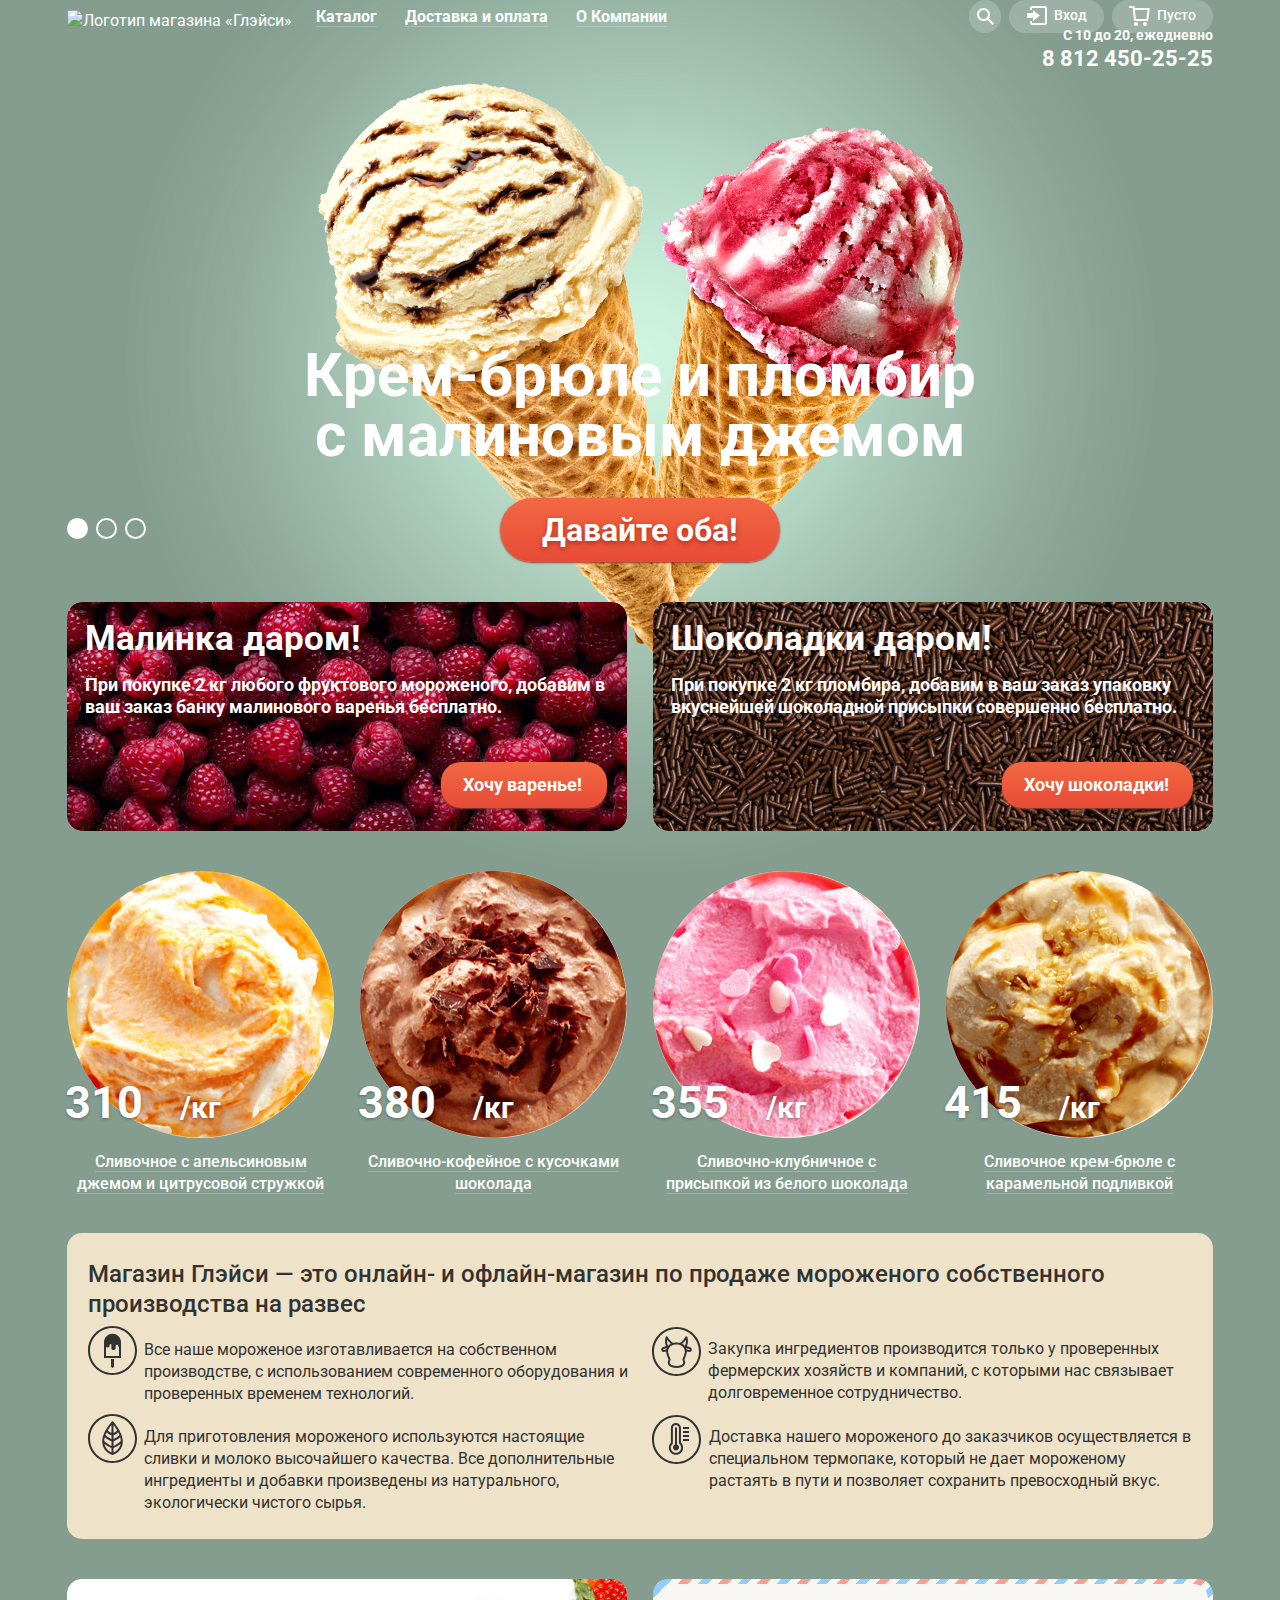
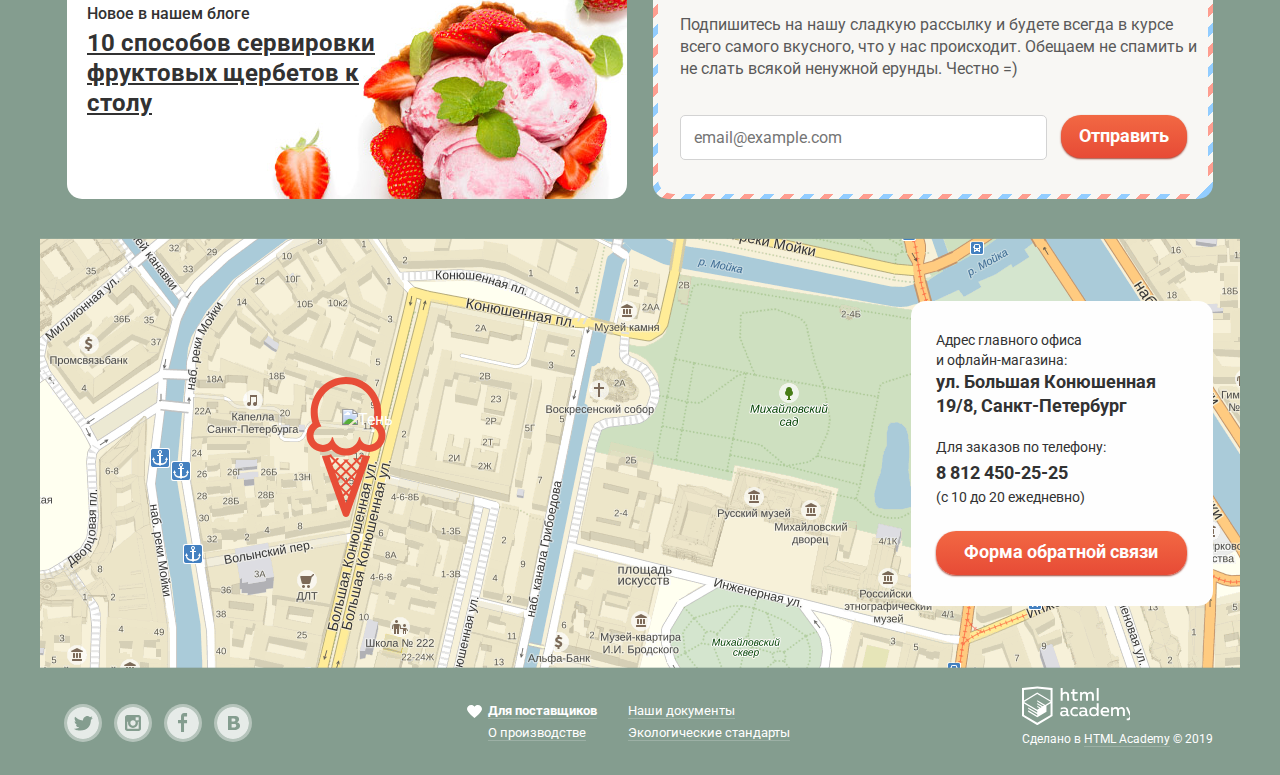
==== commit 7be98ac5: "final" ====
--- a/index.html
+++ b/index.html
@@ -5,7 +5,7 @@
         <title>HTML Academy: Глейси</title>
         <link href="https://fonts.googleapis.com/css?family=Roboto:400,500,700&display=swap&subset=cyrillic" rel="stylesheet">
         <link rel="stylesheet" href="css/normalize.css">
-        <link rel="stylesheet" href="css/style.css">
+        <link rel="stylesheet" href="css/style.min.css">
     </head>
     <body>
         <input type="radio" class="visually-hidden" id="product-1" name="toggle" checked>
@@ -202,7 +202,7 @@
                     <h2 class="visually-hidden">Адрес офиса</h2>
                         <p>Адрес главного офиса</p><p>и офлайн-магазина:</p><p><span>ул. Большая Конюшенная</span></p><p><span> 19/8, Санкт-Петербург</span></p>
                         <p>Для заказов по телефону: </p><p><a class="address-phone" href="tel:+78124502525">8 812 450-25-25</a></p><p>(с 10 до 20 ежедневно)</p>
-                        <a class="btn address__btn" href="feedback.html">Форма обратной связи</a>
+                        <a class="btn address__btn" href="#">Форма обратной связи</a>
                     </section>
 
                     <div class="map">
@@ -317,6 +317,6 @@
                 </form>
             </section>
         </div>
-        <script src="js/script.js"></script>
+        <script src="js/script.min.js"></script>
     </body>
 </html>--- a/css/style.min.css
+++ b/css/style.min.css
@@ -0,0 +1 @@
+@-webkit-keyframes bounce{0%{-webkit-transform:translateY(-2000px);transform:translateY(-2000px)}70%{-webkit-transform:translateY(30px);transform:translateY(30px)}90%{-webkit-transform:translateY(-10px);transform:translateY(-10px)}to{-webkit-transform:translateY(0);transform:translateY(0)}}@keyframes bounce{0%{-webkit-transform:translateY(-2000px);transform:translateY(-2000px)}70%{-webkit-transform:translateY(30px);transform:translateY(30px)}90%{-webkit-transform:translateY(-10px);transform:translateY(-10px)}to{-webkit-transform:translateY(0);transform:translateY(0)}}@-webkit-keyframes shake{0%,to{-webkit-transform:translateX(0);transform:translateX(0)}10%,30%,50%,70%,90%{-webkit-transform:translateX(-10px);transform:translateX(-10px)}20%,40%,60%,80%{-webkit-transform:translateX(10px);transform:translateX(10px)}}@keyframes shake{0%,to{-webkit-transform:translateX(0);transform:translateX(0)}10%,30%,50%,70%,90%{-webkit-transform:translateX(-10px);transform:translateX(-10px)}20%,40%,60%,80%{-webkit-transform:translateX(10px);transform:translateX(10px)}}html{-webkit-box-sizing:border-box;box-sizing:border-box}*,::after,::before{-webkit-box-sizing:inherit;box-sizing:inherit}body{margin:0;padding:0;font-family:"Roboto",Arial,sans-serif;font-size:16px;line-height:22px;font-weight:400;color:#fff;background-image:-o-linear-gradient(top,#9cb0a5 1%,#849d8f 40%);background-image:-webkit-gradient(linear,left top,left bottom,color-stop(1%,#9cb0a5),color-stop(40%,#849d8f));background-image:linear-gradient(to bottom,#9cb0a5 1%,#849d8f 40%)}img{width:100%;height:auto}.filters__fat,.filters__fillers,.filters__price,.filters__sorting{border:0;padding:0}.visually-hidden:not(:focus):not(:active),input[type=checkbox].visually-hidden,input[type=radio].visually-hidden{position:absolute;width:1px;height:1px;margin:-1px;border:0;padding:0;white-space:nowrap;-webkit-clip-path:inset(100%);clip-path:inset(100%);clip:rect(0 0 0 0);overflow:hidden}.container{width:1200px;margin:0 auto;padding:0 27px}.site-wrapper{background-color:#849d8f;position:relative}.breadcrumbs,.catalog__list,.filters__fat--list,.filters__fillers--list,.footer__navigation,.footer__navigation--left,.footer__navigation--right,.main-controls,.news-subscription__list,.offer__list,.pagination,.site-links,.site-links__item,.slider__list,.social-list,.sub-menu{list-style:none}.breadcrumbs a,.catalog__list a,.footer__copyright a,.footer__navigation a,.main-contacts a,.pagination a,.site-links a,.social-list a{color:#fff}.address-phone:focus,.address-phone:hover,.breadcrumbs a:focus,.breadcrumbs a:hover,.catalog-item__link:focus,.catalog-item__link:hover,.footer__copyright a:focus,.footer__copyright a:hover,.footer__navigation a:focus,.footer__navigation a:hover,.form-entrance__forgot:focus,.form-entrance__forgot:hover,.form-entrance__registration:focus,.form-entrance__registration:hover,.main-contacts a:focus,.main-contacts a:hover,.social-list a:focus,.social-list a:hover{color:#ffbc9e}.news-blog__description:focus,.news-blog__description:hover{color:#e84d37}.address,.news-blog,.news-blog a,.special{color:#323232}.address a,.address__btn,.basket-list__item--name,.breadcrumbs__item--current a,.breadcrumbs__link,.catalog-item__link,.footer__navigation_link,.form-entrance__btn,.htmlacademy,.main-contacts a,.main-controls__basket,.main-controls__btn--order,.main-controls__login,.main-controls__search,.modal__form--btn,.offer__link,.pagination__item a,.site-links__item a,.slider__list a,.sub-menu__item a,.subscription__button,a.catalog-item__btn{text-decoration:none}.site-wrapper{background-image:url(../img/slide1.png);background-repeat:no-repeat;background-position:top center}.main-navigation{display:-webkit-box;display:-ms-flexbox;display:flex;-webkit-box-align:center;-ms-flex-align:center;align-items:center}.main-navigation--wrap{margin:0 auto}.site-logo{margin-top:9px;margin-right:10px}.site-logo img{width:154px;height:64px}.site-links,.site-links li{font-size:16px;line-height:18px;font-weight:700}.site-links{width:390px;margin:0;padding:0;display:-webkit-box;display:-ms-flexbox;display:flex}.site-links li{color:#fff;position:relative}.site-links__item>a{padding:7px 14px}.site-links__border{border-bottom:1px solid rgba(255,255,255,.2)}.site-links__border:focus,.site-links__border:hover{border-bottom:1px solid rgba(255,188,158,.3)}.site-links__item:hover .site-links__border{border:0}.site-links__item:hover>a:not(.site-links__catalog--active),.site-links__item>a:focus:not(.site-links__catalog--active){background-color:#f7f6f3;color:#323232;border-radius:20px}.site-links__item>a:active{background-color:#ededed;-webkit-box-shadow:inset 0 1px 2px 0 #000;box-shadow:inset 0 1px 2px 0 #000}.site-links__catalog--active::before,.site-links__catalog::before{content:"";width:70px;height:10px;top:20px;right:10px;position:absolute}.sub-menu{background-color:#f8f7f4;margin:0;padding:0;width:143px;border-radius:5px;-webkit-box-shadow:0 20px 15px 1px rgba(0,0,0,.3);box-shadow:0 20px 15px 1px rgba(0,0,0,.3);position:absolute;top:29px;left:-7px;z-index:2;display:none}.sub-menu li:first-child{width:128px;margin-left:7px}.site-links__item:hover .sub-menu,.sub-menu a{display:block}.sub-menu a{color:#323232;font-size:14px;line-height:16px;font-weight:400;padding-left:21px;padding-top:10px;padding-bottom:5px}.sub-menu li:last-child{margin-bottom:8px}.sub-menu p{color:#323232;font-size:14px;line-height:16px;font-weight:700;display:block;padding-left:14px;padding-top:11px;padding-bottom:11px;margin:0;border-bottom:1px solid rgba(0,0,0,.2)}.sub-menu .active a{background-color:#d07058;color:#fff}.active .site-links__catalog--active,.active .site-links__catalog--active:hover{background-color:#d07058;color:#fff;border-radius:20px}.sub-menu__item:hover{background-color:#fbded7}.sub-menu__item:hover:first-child{background-color:#f8f7f4}.sub-menu__item:active{background-color:#f6b5a5}.sub-menu__item:first-child a{font-weight:700}.main-controls{width:244px;padding:0;margin:0 0 0 auto;display:-webkit-box;display:-ms-flexbox;display:flex;-webkit-box-pack:justify;-ms-flex-pack:justify;justify-content:space-between}.main-controls-catalog{width:261px}.main-controls__basket,.main-controls__login,.main-controls__search{color:#fff;font-size:14px;line-height:16px;font-weight:500}.main-controls__item{background-color:rgba(255,255,255,.2);height:33px;border-radius:20px;position:relative;padding:4px 0}.main-controls__search{padding:16px}.main-controls__search::before{content:"";position:absolute;width:17px;height:17px;background-image:url(../img/magnifier.svg);background-repeat:no-repeat;top:8px;left:8px}.main-controls__search--wrap:hover .main-controls__search::before{background-image:url(../img/magnifier-black.svg)}.main-controls__login{padding:14px 17px 14px 45px}.main-controls__basket::before,.main-controls__login::before{content:"";position:absolute;width:21px;height:21px;background-image:url(../img/login.svg);background-repeat:no-repeat;top:6px;left:18px}.basket-wrap .main-controls__item a,.main-controls__item:hover>a,.main-controls__login--wrap:hover>a{color:#323232}.main-controls__login--wrap:hover .main-controls__login::before{background-image:url(../img/login-black.svg);color:#323232}.main-controls__basket{padding:10px 17px 14px 45px}.main-controls__basket::before{background-image:url(../img/basket.svg);left:17px}.main-controls__basket:hover::before{background-image:url(../img/basket-black.svg)}.main-controls__basket--wrap{position:absolute;padding:20px 15px;background-color:#f8f7f4;border-radius:5px;top:36px;left:-420px;width:540px;height:242px;-webkit-box-shadow:0 20px 15px 1px rgba(0,0,0,.3);box-shadow:0 20px 15px 1px rgba(0,0,0,.3);-webkit-box-orient:vertical;-webkit-box-direction:normal;-ms-flex-direction:column;flex-direction:column;display:none;z-index:1}.basket-list__item,.basket-wrap:hover .main-controls__basket--wrap{display:-webkit-box;display:-ms-flexbox;display:flex}.basket-wrap .main-controls__item{background-color:#f8f7f4}.basket-wrap .main-controls__basket::before,.basket-wrap:hover .main-controls__basket::before{background-image:url(../img/basket-red.svg)}.basket-list__item:first-child{margin-bottom:15px}.basket-list__item:last-child{margin-bottom:3px}.basket-list__btn--delete{border:0;background-color:transparent;font-size:0;width:15px;height:16px;position:relative;cursor:pointer;padding:0;margin:7px 0 0}.basket-list__btn--delete::after,.basket-list__btn--delete::before{content:"";width:14px;height:1px;background-color:#231f20;position:absolute;left:0;top:8px;-webkit-transform:rotate(45deg);-ms-transform:rotate(45deg);transform:rotate(45deg)}.basket-list__btn--delete::after{-webkit-transform:rotate(-45deg);-ms-transform:rotate(-45deg);transform:rotate(-45deg)}.basket-list__item img{width:33px;height:33px;margin-left:12px}.basket-list__item--name{color:#323232;font-size:13px;line-height:16px;font-weight:400;margin-top:9px;margin-left:13px;margin-right:11px;width:232px}.basket-list__item--price,.basket-list__item--quantity{color:#323232;font-size:13px;line-height:16px;font-weight:400;margin-top:9px;margin-left:4px}.basket-list__item--price{margin-left:26px}.basket-list__item--kg{color:#999;font-size:13px;line-height:16px;font-weight:400}.basket-list__item--img{display:inline-block;vertical-align:top}.main-controls__btn--order{margin-left:auto;width:170px;height:44px}.main-controls__item--total{color:#323232;font-size:15px;line-height:18px;font-weight:700;margin-left:402px}.main-controls__item:hover{background-color:#f8f7f4}.main-controls__basket-list{padding:0;margin:0;border-bottom:1px solid rgba(0,0,0,.2)}.main-controls__search--background{position:absolute;padding:20px 15px;background-color:#f8f7f4;border-radius:5px;top:36px;left:-309px;width:341px;height:84px;-webkit-box-shadow:0 20px 15px 1px rgba(0,0,0,.3);box-shadow:0 20px 15px 1px rgba(0,0,0,.3);display:none;z-index:1}.form-search__input{width:312px;height:45px;color:#323232;border-radius:5px;border:1px solid #d3d3d3;padding-left:13px;font-size:14px;line-height:24px;font-weight:700}.form-entrance__login--input,.modal__form--field,.modal__form--input,.subscription-input{font-weight:700}.form-entrance__login--input::-webkit-input-placeholder,.form-search__input::-webkit-input-placeholder,.modal__form--field::-webkit-input-placeholder,.modal__form--input::-webkit-input-placeholder,.subscription-input::-webkit-input-placeholder{font-weight:400}.form-entrance__login--input::-moz-placeholder,.form-search__input::-moz-placeholder,.modal__form--field::-moz-placeholder,.modal__form--input::-moz-placeholder,.subscription-input::-moz-placeholder{font-weight:400}.form-entrance__login--input:-ms-input-placeholder,.form-entrance__login--input::-ms-input-placeholder,.form-search__input:-ms-input-placeholder,.form-search__input::-ms-input-placeholder,.modal__form--field:-ms-input-placeholder,.modal__form--field::-ms-input-placeholder,.modal__form--input:-ms-input-placeholder,.modal__form--input::-ms-input-placeholder,.subscription-input:-ms-input-placeholder,.subscription-input::-ms-input-placeholder{font-weight:400}.form-entrance__login--input::placeholder,.form-search__input::placeholder,.modal__form--field::placeholder,.modal__form--input::placeholder,.subscription-input::placeholder{font-weight:400}.main-controls__item:hover .main-controls__login--background,.main-controls__item:hover .main-controls__search--background{display:block}.main-controls__login--background{position:absolute;background-color:#f8f7f4;border-radius:5px;top:36px;left:-182px;width:277px;-webkit-box-shadow:0 20px 15px 1px rgba(0,0,0,.3);box-shadow:0 20px 15px 1px rgba(0,0,0,.3);display:none;z-index:1}.form-entrance__login--input{width:242px;height:45px;color:#323232;border-radius:5px;border:1px solid #d3d3d3;padding-left:13px;font-size:14px;line-height:24px;z-index:1;outline:0}.input-shadow:hover{-webkit-box-shadow:0 0 0 1px #c7c6c5;box-shadow:0 0 0 1px #c7c6c5}.input-shadow:active,.input-shadow:focus{-webkit-box-shadow:0 0 0 1px #8fbdec;box-shadow:0 0 0 1px #8fbdec}.main-controls__login--wrap:hover .login--wrap::before{background-image:url(../img/login-black.svg)}.form-entrance__item{margin:0;padding:0 0 19px}.form-entrance__links,.form-entrance__links--wrap{display:-webkit-box;display:-ms-flexbox;display:flex}.form-entrance__links--wrap{-webkit-box-pack:justify;-ms-flex-pack:justify;justify-content:space-between;margin-bottom:21px}.form-entrance__links{margin:0;padding:0 0 0 20px;-ms-flex-wrap:wrap;flex-wrap:wrap}.form-entrance{padding-left:19px;padding-right:19px;padding-top:20px}.btn{display:inline-block;vertical-align:top;color:#fefefe;font-size:18px;line-height:24px;font-weight:700;border-radius:20px;border:0;background-image:-o-linear-gradient(top,#f26843,#e74b36);background-image:-webkit-gradient(linear,left top,left bottom,from(#f26843),to(#e74b36));background-image:linear-gradient(to bottom,#f26843,#e74b36);-webkit-box-shadow:0 1px 2px 0 #9e4334;box-shadow:0 1px 2px 0 #9e4334}.form-entrance__btn{width:173px;height:45px;border-radius:20px}.btn:hover{background-image:-o-linear-gradient(top,#f58669,#ec6f5e);background-image:-webkit-gradient(linear,left top,left bottom,from(#f58669),to(#ec6f5e));background-image:linear-gradient(to bottom,#f58669,#ec6f5e);-webkit-box-shadow:0 1px 2px 0 #ac1000;box-shadow:0 1px 2px 0 #ac1000}.btn:active,.btn:focus{background-image:-o-linear-gradient(top,#d84732,#e1613e);background-image:-webkit-gradient(linear,left top,left bottom,from(#d84732),to(#e1613e));background-image:linear-gradient(to bottom,#d84732,#e1613e);-webkit-box-shadow:inset 0 1px 2px 0 #952718;box-shadow:inset 0 1px 2px 0 #952718}.form-entrance__forgot,.form-entrance__registration{color:#323232;font-size:13px;line-height:24px;font-weight:400}.form-entrance__forgot{margin-bottom:-3px}.info-wrap{display:-webkit-box;display:-ms-flexbox;display:flex;-webkit-box-orient:vertical;-webkit-box-direction:normal;-ms-flex-direction:column;flex-direction:column}.breadcrumbs{padding:16px 0 0;width:920px;margin:0 0 0 -8px}.no-crumbs{margin-left:auto}.contacts-breadcrumbs{display:-webkit-box;display:-ms-flexbox;display:flex;-webkit-box-pack:justify;-ms-flex-pack:justify;justify-content:space-between}.breadcrumbs__item{font-size:14px;line-height:16px;font-weight:400;display:inline-block}.breadcrumbs__item span{margin-left:6px}.breadcrumbs__item--current{margin-left:5px}.main-contacts{font-size:14px;line-height:16px;font-weight:700}.main-contacts a{font-size:22px;line-height:24px;font-weight:700}.main-contacts p{text-align:right;padding:0;margin:-6px 0 0}.main-contacts p:last-child{margin-top:4px}.slider{position:relative;padding-top:275px;text-align:center;margin-bottom:40px}.slider__list{margin:0;padding:0}.slider__item--title{width:700px;margin:0 auto 27px}.slider-controls{position:absolute;bottom:22px;left:0;z-index:1;font-size:0}.slide{display:none}.slider-controls label{display:inline-block;width:21px;height:21px;margin-right:8px;vertical-align:top;background-color:transparent;border:2px solid #fff;border-radius:50%;cursor:pointer}.slider__list h3{font-size:60px;line-height:60.35px;font-weight:700}.slider__item--btn,.slider__list a{font-size:32px;line-height:44px;font-weight:700;color:#fff}.slider__item--btn{vertical-align:top;text-shadow:0 2px 5px rgba(160,32,11,.76);padding:10px 42px;border-radius:50px;margin-top:4px}#product-1:checked~.site-wrapper{background-color:#849d8f;background-image:url(../img/slide1.png)}#product-2:checked~.site-wrapper{background-color:#8996a6;background-image:url(../img/slide2.png)}#product-3:checked~.site-wrapper{background-color:#9d8b84;background-image:url(../img/slide3.png)}#product-1:checked~.site-wrapper #slide1,#product-2:checked~.site-wrapper #slide2,#product-3:checked~.site-wrapper #slide3{display:block}#product-1:checked~.site-wrapper label[for=product-1],#product-2:checked~.site-wrapper label[for=product-2],#product-3:checked~.site-wrapper label[for=product-3]{background-color:#fff}.ice-cream-list{margin-bottom:7px;margin-left:-13px;margin-right:-13px;padding-top:44px}.offer{margin-bottom:40px}.offer__item,.offer__list{display:-webkit-box;display:-ms-flexbox;display:flex}.offer__list{margin:0;padding:0;-webkit-box-pack:justify;-ms-flex-pack:justify;justify-content:space-between}.offer__item{width:560px;border-radius:15px;padding-top:16px;padding-left:18px;padding-right:20px;-webkit-box-orient:vertical;-webkit-box-direction:normal;-ms-flex-direction:column;flex-direction:column}.offer__description,.offer__title{padding:0;font-size:35px;line-height:41px;font-weight:700;margin:0 0 15px}.offer__description{font-size:18px;line-height:22px;margin:0 0 44px}.offer__link{font-size:18px;line-height:24px;font-weight:700;color:#fff;margin-left:auto;margin-bottom:23px;padding:11px 22px;width:166px}.offer__link--width{width:191px}.bestsellers{width:1172px;margin:0 auto;padding-top:44px}.catalog__item,.catalog__list{display:-webkit-box;display:-ms-flexbox;display:flex}.catalog__list{margin:-6px 0 0;padding:0;-ms-flex-wrap:wrap;flex-wrap:wrap}.catalog__item{position:relative;width:293px;margin-top:-44px;padding-top:6px;-webkit-box-orient:vertical;-webkit-box-direction:normal;-ms-flex-direction:column;flex-direction:column;-webkit-box-align:center;-ms-flex-align:center;align-items:center}.catalog__item.hit::before{content:"";width:61px;height:61px;top:6px;left:13px;background-image:url(../img/hit.png);position:absolute;border-radius:5px}.catalog__item:hover{z-index:2;width:293px;background-color:rgba(255,255,255,.2);border-radius:5px;-webkit-box-shadow:0 20px 5px 1px rgba(0,0,0,.05);box-shadow:0 20px 5px 1px rgba(0,0,0,.05)}.catalog__item img{width:267px;height:267px;border-radius:50%;margin-bottom:13px}.catalog-item__title{padding:0 5px;margin:0 0 9px;text-align:center;font-size:16px;line-height:22px;font-weight:500;width:267px;-webkit-box-ordinal-group:3;-ms-flex-order:2;order:2;z-index:2}.catalog-item__price{margin:0;padding:0;position:absolute;top:215px;left:11px;font-size:45px;line-height:45px;font-weight:700}.catalog-item__price span{text-shadow:0 1px 3px rgba(49,50,53,.5)}.catalog-item__btn{font-size:18px;line-height:24px;font-weight:700;visibility:hidden;-webkit-box-ordinal-group:3;-ms-flex-order:2;order:2;padding:10px 18px;margin-bottom:22px}.catalog__item:hover .catalog-item__btn{visibility:visible}.value,.weight{line-height:45px;font-weight:700}.value{font-size:45px;padding-right:32px}.value::after{content:url(../img/ruble.png);width:29px;height:34px;position:absolute;top:3px;right:43px}.weight{margin-left:5px;font-size:30px}.special{background-color:#eee2c9;background-image:url(../img/background.jpg);margin-top:-37px;margin-bottom:40px;padding-top:26px;padding-left:21px;width:1146px;border-radius:15px}.offer--berry{background-color:#5d1220;background-image:url(../img/berry.jpg)}.offer--choco{background-color:#3d2318;background-image:url(../img/choco-background.jpg)}.special__description{padding:0;margin:0;font-size:24px;line-height:30px;font-weight:500}.special__wrap{display:-webkit-box;display:-ms-flexbox;display:flex;padding-bottom:25px}.special_item--cow,.special_item--eco,.special_item--ice,.special_item--termo{margin:0;font-size:16px;line-height:22px;font-weight:400;width:485px}.special_item--ice{padding:20px 0 0}.special_item--eco{padding:21px 0 0}.special_item--cow{padding:19px 0 0}.special_item--termo{padding:1px 0 0 1px}.special_item--eco::before,.special_item--ice::before{position:absolute;top:7px;left:0;content:url(../img/icecream-small.svg);width:49px;height:49px}.special_item--eco::before{top:95px;content:url(../img/eco.svg)}.special_item--cow::before,.special_item--termo::before{position:absolute;top:8px;left:23px;content:url(../img/cow.svg);width:49px;height:49px}.special_item--termo::before{top:96px;content:url(../img/thermometer.svg)}.special_item--left{position:relative;-ms-flex-wrap:wrap;flex-wrap:wrap;padding-left:56px}.news-subscription-wrap,.special_item--left,.special_item--right{display:-webkit-box;display:-ms-flexbox;display:flex}.special_item--right{position:relative;-ms-flex-wrap:wrap;flex-wrap:wrap;padding-left:79px}.news-subscription-wrap{margin-bottom:39px;-webkit-box-pack:justify;-ms-flex-pack:justify;justify-content:space-between}.news-blog,.subscription{min-height:220px}.news-blog{background-color:#fff;background-image:url(../img/strawberry-background.jpg);width:560px;border-radius:15px;padding-left:20px;padding-top:24px}.subscription,.subscription__wrap{background-color:#f8f7f4;border-radius:15px}.subscription{background-image:url(../img/substrate.png);color:#5a5a5a;width:560px;padding:5px;background-image:-o-repeating-linear-gradient(315deg,#f8f7f4 0,#f8f7f4 7px,#92cdff 7px,#92cdff 14px,#f8f7f4 14px,#f8f7f4 21px,#fe9e90 21px,#fe9e90 28px);background-image:repeating-linear-gradient(135deg,#f8f7f4 0,#f8f7f4 7px,#92cdff 7px,#92cdff 14px,#f8f7f4 14px,#f8f7f4 21px,#fe9e90 21px,#fe9e90 28px)}.subscription__wrap{width:100%;height:100%;padding-top:30px;padding-left:22px;padding-right:10px}.news-blog__title{font-size:16px;line-height:22px;font-weight:500;margin:0;padding:0 0 3px}.news-blog__description{font-size:24px;line-height:30px;font-weight:700;width:320px;display:block;margin-bottom:81px}.address p,.subscription__description{padding:0;font-size:16px;line-height:22px;font-weight:400;margin:0 0 35px}.subscription-input{width:367px;height:45px;color:#999;border-radius:5px;border:1px solid #d3d3d3;padding-left:13px;font-size:16px;line-height:24px;margin-bottom:34px}.subscription__button{width:126px;height:43px;margin-left:10px}.map-address{margin:0 auto;width:1200px;position:relative}.map .pin,.map .shadow{width:80px;height:140px;position:absolute;top:139px;left:266px}.map .shadow{width:182px;height:110px;top:171px;left:302px}.map iframe{position:relative;z-index:2;border:0}.map img{position:absolute;top:0;left:0;z-index:1;margin:0}.address{background-color:#fefefe;position:absolute;top:63px;right:27px;width:302px;border-radius:15px;padding-top:29px;padding-left:25px;z-index:5}.address p{margin:0;font-size:14px;line-height:20px}.address p:nth-child(5){margin-bottom:19px}.address-phone{margin-top:4px;margin-bottom:2px;color:#323232;display:inline-block;vertical-align:top}.address a,.address span,.address__btn{font-size:18px;line-height:24px;font-weight:700}.address__btn{margin-top:24px;margin-bottom:31px;padding-left:28px;padding-top:9px;width:251px;height:44px}.footer{display:-webkit-box;display:-ms-flexbox;display:flex;-webkit-box-pack:justify;-ms-flex-pack:justify;justify-content:space-between;padding:12px 27px 17px}.social-list{padding:0;margin:21px 0 0;width:200px}.social-list__item{display:inline}.social-list__link{display:inline-block;width:32px;height:32px;margin-right:14px;font-size:0;-webkit-box-shadow:0 0 0 3px rgba(255,255,255,.5);box-shadow:0 0 0 3px rgba(255,255,255,.5);border-radius:50%;opacity:.8;vertical-align:baseline}.social-list__link:hover{-webkit-box-shadow:0 0 0 3px rgba(255,255,255,.7);box-shadow:0 0 0 3px rgba(255,255,255,.7);opacity:1}.social-list__link:active path{fill:#e9e9e9}.social-list__link:active,.social-list__link:focus{-webkit-box-shadow:0 0 0 3px rgba(255,255,255,.7);box-shadow:0 0 0 3px rgba(255,255,255,.7);opacity:1}.footer__navigation{padding:0;display:-webkit-box;display:-ms-flexbox;display:flex;margin:0 0 0 -31px;width:400px}.footer__copyright{margin:0;padding:0}.footer__navigation--right{padding:0;margin-left:31px}.footer__navigation_item{font-size:13px;line-height:18px;font-weight:400}.footer__navigation_item:first-child{margin-bottom:4px}.footer__navigation--left{position:relative;padding:0;margin-left:59px}.footer__navigation--left .footer__navigation_item:first-child{font-weight:700}.footer__navigation--left .footer__navigation_item:first-child::before{content:url(../img/heart.svg);width:15px;height:13px;position:absolute;left:-21px;top:3px}.footer__copyright{font-size:12px;line-height:18px;font-weight:400;display:-webkit-box;display:-ms-flexbox;display:flex;-webkit-box-orient:vertical;-webkit-box-direction:normal;-ms-flex-direction:column;flex-direction:column}.footer__copyright img{width:108px;height:39px}.page-title{font-size:35px;line-height:41px;font-weight:700;-webkit-box-ordinal-group:2;-ms-flex-order:1;order:1;margin:0 0 28px}.filters{-webkit-box-orient:vertical;-webkit-box-direction:normal;-ms-flex-direction:column;flex-direction:column}.filters,.filters-first-row,.filters-second-row{display:-webkit-box;display:-ms-flexbox;display:flex}.filters__title{font-size:14px;line-height:16px;font-weight:500;color:#fff;margin:0 0 7px 15px}.filters__select{font-size:16px;font-weight:500}.filters__btn,.filters__fat,.filters__fillers{font-size:16px;line-height:18px;font-weight:500}.filters__sorting{position:relative}.filters__select{border:0;background-color:rgba(255,255,255,.2);border-radius:20px;color:#fff;-webkit-appearance:none;-moz-appearance:none;appearance:none;padding-left:14px;padding-right:32px;height:35px;line-height:normal}.filters__select:focus,.filters__select:hover{color:#323232}.filters__select::-ms-expand{display:none}.icon-down{position:absolute;right:14px;top:35px;z-index:1;pointer-events:none;-webkit-box-sizing:border-box;box-sizing:border-box}.filters__select:focus+.icon-down path,.filters__select:hover+.icon-down path{fill:#323232}.filters__title--price{padding-left:11px}.range-background{background-color:rgba(255,255,255,.2);border-radius:20px;width:218px;height:35px;margin-left:12px;position:relative}.bar,.scale{width:176px;height:4px;background-color:#d1dad3;position:absolute;top:15px;left:21px}.bar{width:98px;background-color:#f8f7f4;top:0;left:23px}.range-toggle{border-radius:50%;background-color:#ababab;width:20px;height:20px;position:absolute;border:8px solid #fff;cursor:pointer;top:7px;padding:0}.range-toggle:hover{border:9px solid #fff;width:22px;height:22px;top:6px}.range-toggle-min{left:34px}.range-toggle-min:hover{left:33px}.range-toggle-max{left:132px}.range-toggle-max:hover{left:131px}.filters__fat--list{margin:0;padding:0}.filters__title--fat{margin-left:26px}.filters__fat--background{background-color:rgba(255,255,255,.2);border-radius:20px;width:413px;height:35px;margin-left:12px;position:relative}.filters__fat{position:relative}.filters__fat--item{padding-left:45px;padding-top:8px;display:inline-block;vertical-align:top;position:relative;cursor:pointer}.filters__fat--list label::before{content:"";position:absolute;width:22px;height:22px;background-image:url(../img/radio-off.svg);background-repeat:no-repeat;opacity:.8;top:6px;left:15px}.radio-filter:checked~label::before{content:"";position:absolute;width:25px;height:25px;background-image:url(../img/radio-on.svg);background-repeat:no-repeat;opacity:.8;top:6px;left:15px}.filters__fat--item:hover label::before{opacity:1}.filters__fat--item:disabled~label::before{opacity:.4}.checkbox-filter:focus~label,.radio-filter:focus~label{-webkit-box-shadow:0 0 0 2px #7ba6cc;box-shadow:0 0 0 2px #7ba6cc}.filters-label{cursor:pointer}.filters__fillers{margin-top:15px}.filters__fillers--list{display:-webkit-box;display:-ms-flexbox;display:flex;padding:0;margin:16px 0 0}.filters__fillers--item{margin-top:8px;padding-left:46px;padding-right:7px;display:inline-block;vertical-align:top;position:relative}.filters-submit,.filters__fillers--background{background-color:rgba(255,255,255,.2);border-radius:20px}.filters__fillers--background{width:700px;height:35px;margin-top:-9px;position:relative}.filters-submit{border:2px solid #fbfcfb;width:144px;margin-top:37px;margin-left:12px;color:#fff;font-weight:500;word-break:break-all}.filters-submit:hover{border:2px solid #fbfcfb;background-color:#fbfcfb;color:#323232}.filters-submit:active{border:0;-webkit-box-shadow:inset 0 1px 2px 0 #000;box-shadow:inset 0 1px 2px 0 #000;background-color:#eaeaea;color:#323232}.filters-second-row{margin-bottom:40px}.filters__fillers--list label::before{content:"";position:absolute;width:23px;height:23px;background-image:url(../img/checkbox-off.svg);opacity:.8;background-repeat:no-repeat;left:14px}.filters__fillers--item:hover label::before{opacity:1}.checkbox-filter:checked~label::before{background-image:url(../img/checkbox-on.svg)}.checkbox-filter:disabled~label::before{opacity:.4}.footer-catalog{border-top:1px solid rgba(255,255,255,.2);padding:18px 0}.pagination,.pagination-wrap{display:-webkit-box;display:-ms-flexbox;display:flex}.pagination-wrap{-webkit-box-pack:end;-ms-flex-pack:end;justify-content:flex-end}.pagination{margin:0 0 30px;width:188px;padding:0 0 0 20px;position:relative}.pagination__item{font-size:16px;line-height:18px;font-weight:500}.pagination__link:not(.pagination__link--next):not(.pagination__link--previous){width:26px;line-height:26px;display:inline-block;vertical-align:top;border-radius:50px;text-align:center;margin-right:3px}.pagination__link--next,.pagination__link--previous{line-height:28px;display:inline-block;vertical-align:top;border-radius:50px;text-align:center;width:9px;position:absolute}.pagination__link--next{padding-left:1px;right:0}.pagination__link--previous{padding-right:1px;left:-2px;top:0}.pagination__link.pagination__link--active{background-color:#fff;color:#323232}.pagination__link:focus:not(.pagination__link--active):not(.pagination__link--next):not(.pagination__link--previous),.pagination__link:hover:not(.pagination__link--active):not(.pagination__link--next):not(.pagination__link--previous){background-color:rgba(255,255,255,.2);border-radius:50%}.pagination__link:active:not(.pagination__link--active):not(.pagination__link--next):not(.pagination__link--previous){background-color:#fff;color:#323232}.modal{width:477px;background-color:#f8f7f4;margin-left:-237px;top:337px;left:50%;border-radius:10px;padding:15px;display:none;position:fixed;z-index:5}.modal-show{display:block;-webkit-animation:bounce .6s;animation:bounce .6s}.modal-wrap{position:fixed;z-index:5;top:0;left:0;width:100%;height:100%;background-color:rgba(0,0,0,.3);display:none}.modal-wrap__show{display:block}.modal-error{-webkit-animation:shake .6s;animation:shake .6s}.modal__title{color:#323232;font-size:24px;line-height:28px;font-weight:500;padding:0;margin:3px 0 18px 8px}.modal__btn-close{position:absolute;top:16px;right:16px;width:18px;height:17px;border:0;background:0 0;background-image:url(../img/Х-big.svg);cursor:pointer}.modal__form--field,.modal__form--input{width:267px;height:44px;margin-bottom:20px;margin-left:9px;border-radius:5px;border:1px solid #d3d3d3;padding-left:13px}.modal__form--field{width:428px;height:155px;padding-top:11px;margin-bottom:18px;resize:none}.modal__form--btn{margin-left:298px;margin-bottom:13px;width:140px;height:45px}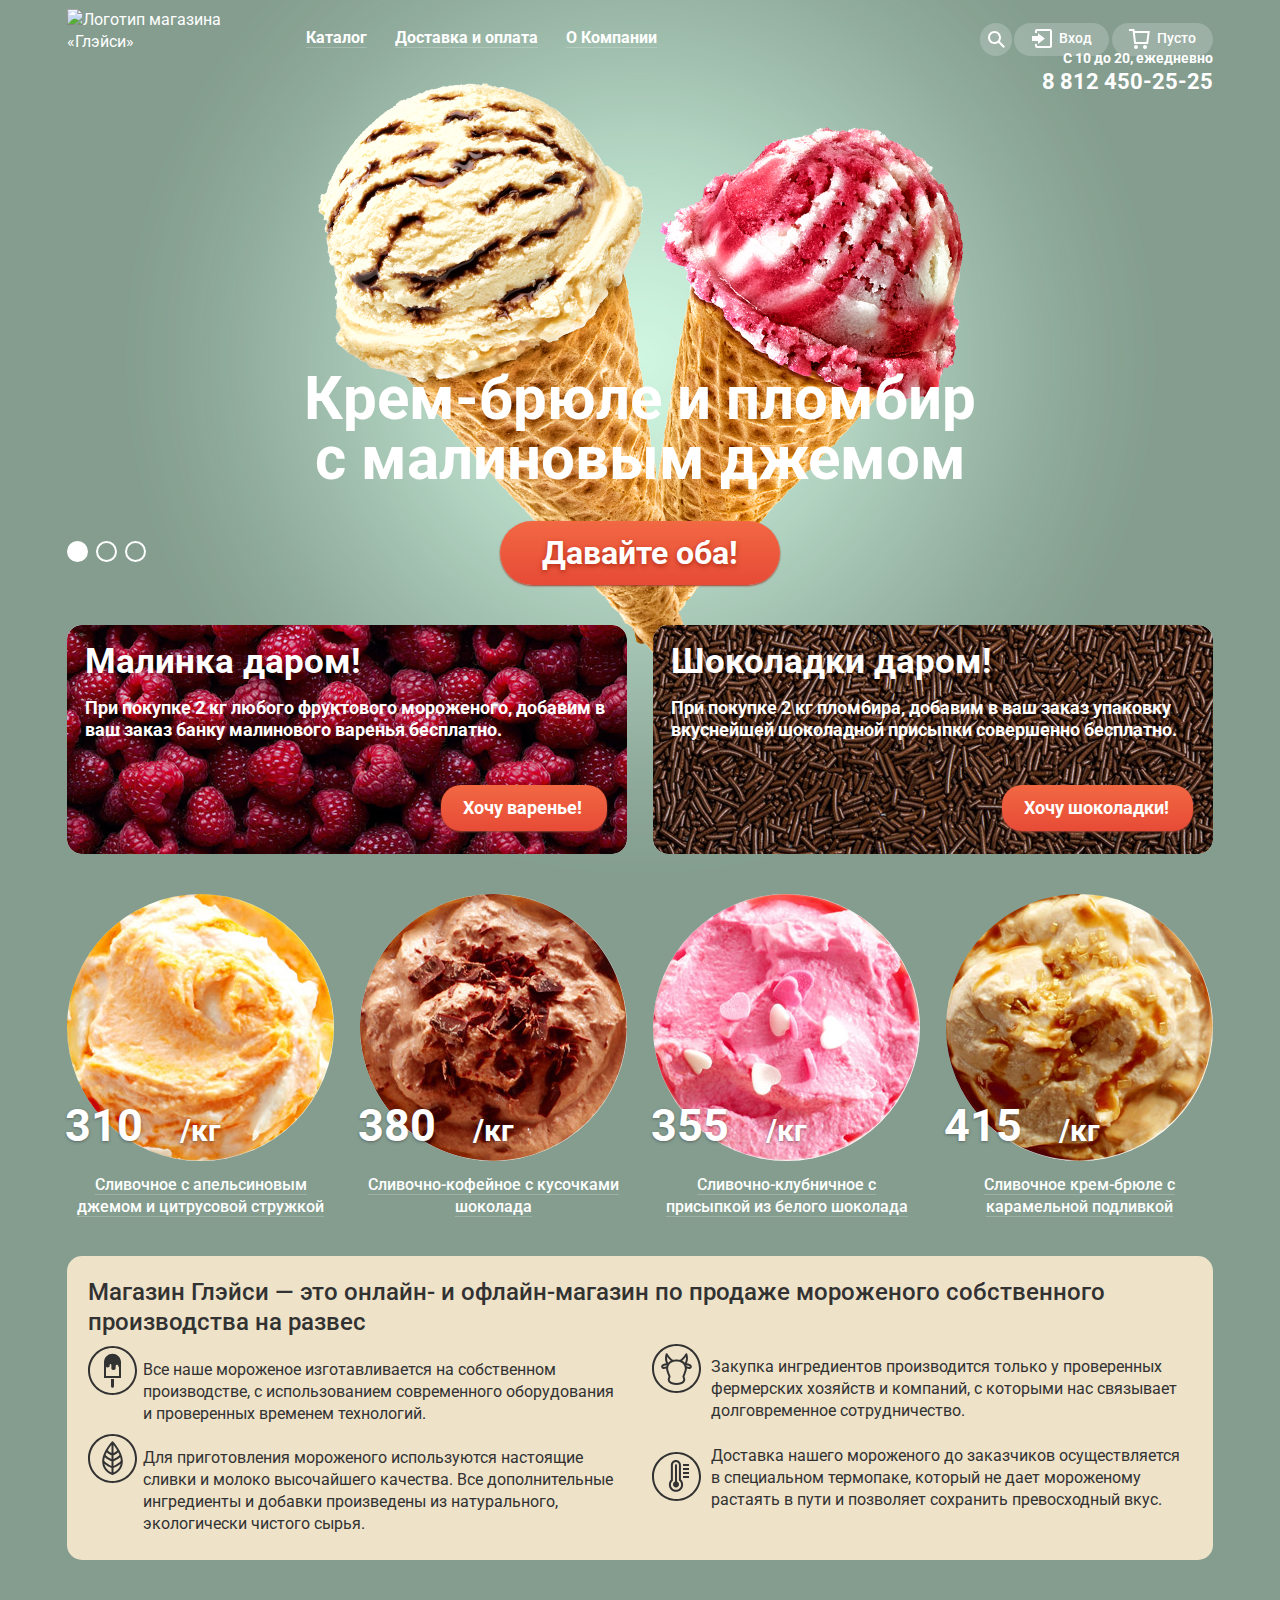
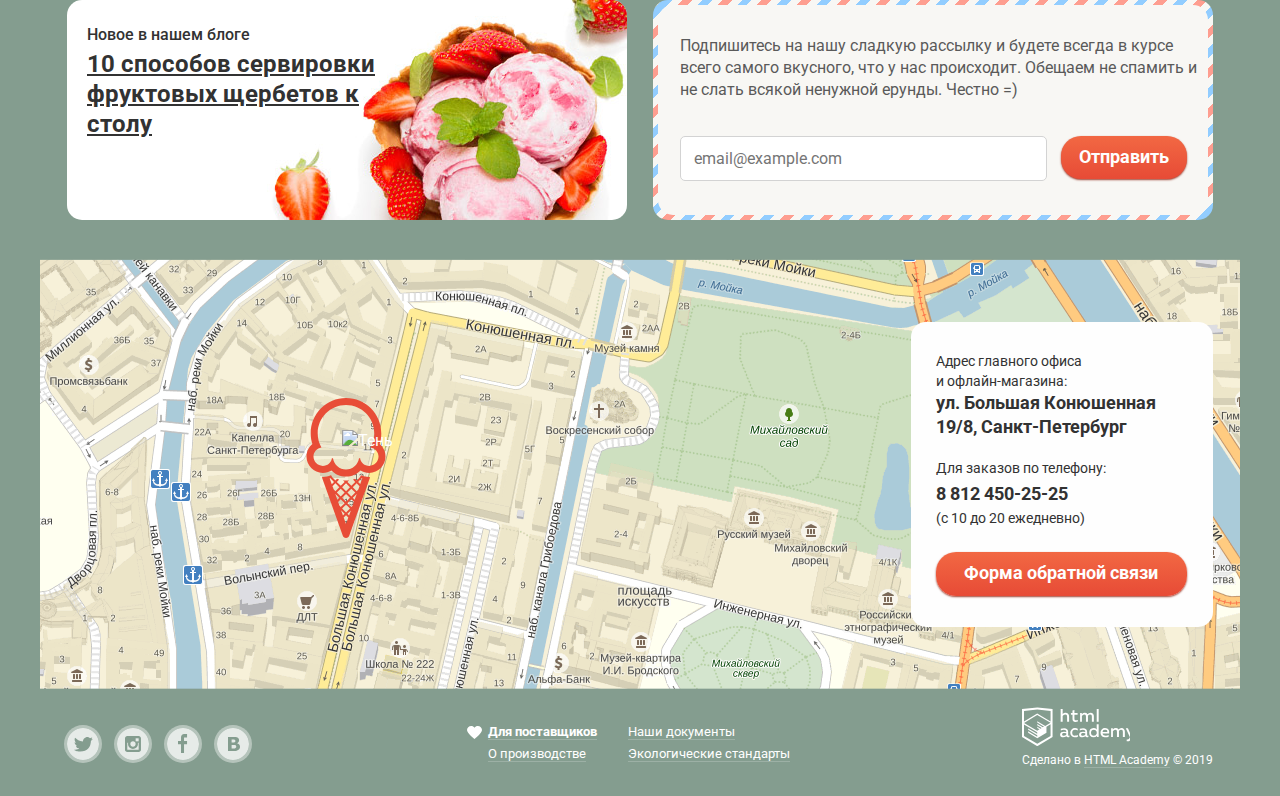
==== commit 7f17c644: "правки" ====
--- a/index.html
+++ b/index.html
@@ -174,7 +174,7 @@
                             <p class="special_item--eco">Для приготовления мороженого используются настоящие сливки и молоко высочайшего качества. Все дополнительные ингредиенты и добавки произведены из натурального, экологически чистого сырья.</p>
                         </div>
                         <div class="special_item--right"> 
-                            <p class="special_item--cow">Закупка ингредиентов  производится только у проверенных фермерских хозяйств и компаний, с которыми нас связывает долговременное сотрудничество.</p>
+                            <p class="special_item--cow">Закупка ингредиентов производится только у проверенных фермерских хозяйств и компаний, с которыми нас связывает долговременное сотрудничество.</p>
                             <p class="special_item--termo">Доставка нашего мороженого до заказчиков осуществляется в специальном термопаке, который не дает мороженому растаять в пути и позволяет сохранить превосходный вкус.</p>
                         </div>
                     </div>
--- a/css/style.min.css
+++ b/css/style.min.css
@@ -1 +1 @@
-@-webkit-keyframes bounce{0%{-webkit-transform:translateY(-2000px);transform:translateY(-2000px)}70%{-webkit-transform:translateY(30px);transform:translateY(30px)}90%{-webkit-transform:translateY(-10px);transform:translateY(-10px)}to{-webkit-transform:translateY(0);transform:translateY(0)}}@keyframes bounce{0%{-webkit-transform:translateY(-2000px);transform:translateY(-2000px)}70%{-webkit-transform:translateY(30px);transform:translateY(30px)}90%{-webkit-transform:translateY(-10px);transform:translateY(-10px)}to{-webkit-transform:translateY(0);transform:translateY(0)}}@-webkit-keyframes shake{0%,to{-webkit-transform:translateX(0);transform:translateX(0)}10%,30%,50%,70%,90%{-webkit-transform:translateX(-10px);transform:translateX(-10px)}20%,40%,60%,80%{-webkit-transform:translateX(10px);transform:translateX(10px)}}@keyframes shake{0%,to{-webkit-transform:translateX(0);transform:translateX(0)}10%,30%,50%,70%,90%{-webkit-transform:translateX(-10px);transform:translateX(-10px)}20%,40%,60%,80%{-webkit-transform:translateX(10px);transform:translateX(10px)}}html{-webkit-box-sizing:border-box;box-sizing:border-box}*,::after,::before{-webkit-box-sizing:inherit;box-sizing:inherit}body{margin:0;padding:0;font-family:"Roboto",Arial,sans-serif;font-size:16px;line-height:22px;font-weight:400;color:#fff;background-image:-o-linear-gradient(top,#9cb0a5 1%,#849d8f 40%);background-image:-webkit-gradient(linear,left top,left bottom,color-stop(1%,#9cb0a5),color-stop(40%,#849d8f));background-image:linear-gradient(to bottom,#9cb0a5 1%,#849d8f 40%)}img{width:100%;height:auto}.filters__fat,.filters__fillers,.filters__price,.filters__sorting{border:0;padding:0}.visually-hidden:not(:focus):not(:active),input[type=checkbox].visually-hidden,input[type=radio].visually-hidden{position:absolute;width:1px;height:1px;margin:-1px;border:0;padding:0;white-space:nowrap;-webkit-clip-path:inset(100%);clip-path:inset(100%);clip:rect(0 0 0 0);overflow:hidden}.container{width:1200px;margin:0 auto;padding:0 27px}.site-wrapper{background-color:#849d8f;position:relative}.breadcrumbs,.catalog__list,.filters__fat--list,.filters__fillers--list,.footer__navigation,.footer__navigation--left,.footer__navigation--right,.main-controls,.news-subscription__list,.offer__list,.pagination,.site-links,.site-links__item,.slider__list,.social-list,.sub-menu{list-style:none}.breadcrumbs a,.catalog__list a,.footer__copyright a,.footer__navigation a,.main-contacts a,.pagination a,.site-links a,.social-list a{color:#fff}.address-phone:focus,.address-phone:hover,.breadcrumbs a:focus,.breadcrumbs a:hover,.catalog-item__link:focus,.catalog-item__link:hover,.footer__copyright a:focus,.footer__copyright a:hover,.footer__navigation a:focus,.footer__navigation a:hover,.form-entrance__forgot:focus,.form-entrance__forgot:hover,.form-entrance__registration:focus,.form-entrance__registration:hover,.main-contacts a:focus,.main-contacts a:hover,.social-list a:focus,.social-list a:hover{color:#ffbc9e}.news-blog__description:focus,.news-blog__description:hover{color:#e84d37}.address,.news-blog,.news-blog a,.special{color:#323232}.address a,.address__btn,.basket-list__item--name,.breadcrumbs__item--current a,.breadcrumbs__link,.catalog-item__link,.footer__navigation_link,.form-entrance__btn,.htmlacademy,.main-contacts a,.main-controls__basket,.main-controls__btn--order,.main-controls__login,.main-controls__search,.modal__form--btn,.offer__link,.pagination__item a,.site-links__item a,.slider__list a,.sub-menu__item a,.subscription__button,a.catalog-item__btn{text-decoration:none}.site-wrapper{background-image:url(../img/slide1.png);background-repeat:no-repeat;background-position:top center}.main-navigation{display:-webkit-box;display:-ms-flexbox;display:flex;-webkit-box-align:center;-ms-flex-align:center;align-items:center}.main-navigation--wrap{margin:0 auto}.site-logo{margin-top:9px;margin-right:10px}.site-logo img{width:154px;height:64px}.site-links,.site-links li{font-size:16px;line-height:18px;font-weight:700}.site-links{width:390px;margin:0;padding:0;display:-webkit-box;display:-ms-flexbox;display:flex}.site-links li{color:#fff;position:relative}.site-links__item>a{padding:7px 14px}.site-links__border{border-bottom:1px solid rgba(255,255,255,.2)}.site-links__border:focus,.site-links__border:hover{border-bottom:1px solid rgba(255,188,158,.3)}.site-links__item:hover .site-links__border{border:0}.site-links__item:hover>a:not(.site-links__catalog--active),.site-links__item>a:focus:not(.site-links__catalog--active){background-color:#f7f6f3;color:#323232;border-radius:20px}.site-links__item>a:active{background-color:#ededed;-webkit-box-shadow:inset 0 1px 2px 0 #000;box-shadow:inset 0 1px 2px 0 #000}.site-links__catalog--active::before,.site-links__catalog::before{content:"";width:70px;height:10px;top:20px;right:10px;position:absolute}.sub-menu{background-color:#f8f7f4;margin:0;padding:0;width:143px;border-radius:5px;-webkit-box-shadow:0 20px 15px 1px rgba(0,0,0,.3);box-shadow:0 20px 15px 1px rgba(0,0,0,.3);position:absolute;top:29px;left:-7px;z-index:2;display:none}.sub-menu li:first-child{width:128px;margin-left:7px}.site-links__item:hover .sub-menu,.sub-menu a{display:block}.sub-menu a{color:#323232;font-size:14px;line-height:16px;font-weight:400;padding-left:21px;padding-top:10px;padding-bottom:5px}.sub-menu li:last-child{margin-bottom:8px}.sub-menu p{color:#323232;font-size:14px;line-height:16px;font-weight:700;display:block;padding-left:14px;padding-top:11px;padding-bottom:11px;margin:0;border-bottom:1px solid rgba(0,0,0,.2)}.sub-menu .active a{background-color:#d07058;color:#fff}.active .site-links__catalog--active,.active .site-links__catalog--active:hover{background-color:#d07058;color:#fff;border-radius:20px}.sub-menu__item:hover{background-color:#fbded7}.sub-menu__item:hover:first-child{background-color:#f8f7f4}.sub-menu__item:active{background-color:#f6b5a5}.sub-menu__item:first-child a{font-weight:700}.main-controls{width:244px;padding:0;margin:0 0 0 auto;display:-webkit-box;display:-ms-flexbox;display:flex;-webkit-box-pack:justify;-ms-flex-pack:justify;justify-content:space-between}.main-controls-catalog{width:261px}.main-controls__basket,.main-controls__login,.main-controls__search{color:#fff;font-size:14px;line-height:16px;font-weight:500}.main-controls__item{background-color:rgba(255,255,255,.2);height:33px;border-radius:20px;position:relative;padding:4px 0}.main-controls__search{padding:16px}.main-controls__search::before{content:"";position:absolute;width:17px;height:17px;background-image:url(../img/magnifier.svg);background-repeat:no-repeat;top:8px;left:8px}.main-controls__search--wrap:hover .main-controls__search::before{background-image:url(../img/magnifier-black.svg)}.main-controls__login{padding:14px 17px 14px 45px}.main-controls__basket::before,.main-controls__login::before{content:"";position:absolute;width:21px;height:21px;background-image:url(../img/login.svg);background-repeat:no-repeat;top:6px;left:18px}.basket-wrap .main-controls__item a,.main-controls__item:hover>a,.main-controls__login--wrap:hover>a{color:#323232}.main-controls__login--wrap:hover .main-controls__login::before{background-image:url(../img/login-black.svg);color:#323232}.main-controls__basket{padding:10px 17px 14px 45px}.main-controls__basket::before{background-image:url(../img/basket.svg);left:17px}.main-controls__basket:hover::before{background-image:url(../img/basket-black.svg)}.main-controls__basket--wrap{position:absolute;padding:20px 15px;background-color:#f8f7f4;border-radius:5px;top:36px;left:-420px;width:540px;height:242px;-webkit-box-shadow:0 20px 15px 1px rgba(0,0,0,.3);box-shadow:0 20px 15px 1px rgba(0,0,0,.3);-webkit-box-orient:vertical;-webkit-box-direction:normal;-ms-flex-direction:column;flex-direction:column;display:none;z-index:1}.basket-list__item,.basket-wrap:hover .main-controls__basket--wrap{display:-webkit-box;display:-ms-flexbox;display:flex}.basket-wrap .main-controls__item{background-color:#f8f7f4}.basket-wrap .main-controls__basket::before,.basket-wrap:hover .main-controls__basket::before{background-image:url(../img/basket-red.svg)}.basket-list__item:first-child{margin-bottom:15px}.basket-list__item:last-child{margin-bottom:3px}.basket-list__btn--delete{border:0;background-color:transparent;font-size:0;width:15px;height:16px;position:relative;cursor:pointer;padding:0;margin:7px 0 0}.basket-list__btn--delete::after,.basket-list__btn--delete::before{content:"";width:14px;height:1px;background-color:#231f20;position:absolute;left:0;top:8px;-webkit-transform:rotate(45deg);-ms-transform:rotate(45deg);transform:rotate(45deg)}.basket-list__btn--delete::after{-webkit-transform:rotate(-45deg);-ms-transform:rotate(-45deg);transform:rotate(-45deg)}.basket-list__item img{width:33px;height:33px;margin-left:12px}.basket-list__item--name{color:#323232;font-size:13px;line-height:16px;font-weight:400;margin-top:9px;margin-left:13px;margin-right:11px;width:232px}.basket-list__item--price,.basket-list__item--quantity{color:#323232;font-size:13px;line-height:16px;font-weight:400;margin-top:9px;margin-left:4px}.basket-list__item--price{margin-left:26px}.basket-list__item--kg{color:#999;font-size:13px;line-height:16px;font-weight:400}.basket-list__item--img{display:inline-block;vertical-align:top}.main-controls__btn--order{margin-left:auto;width:170px;height:44px}.main-controls__item--total{color:#323232;font-size:15px;line-height:18px;font-weight:700;margin-left:402px}.main-controls__item:hover{background-color:#f8f7f4}.main-controls__basket-list{padding:0;margin:0;border-bottom:1px solid rgba(0,0,0,.2)}.main-controls__search--background{position:absolute;padding:20px 15px;background-color:#f8f7f4;border-radius:5px;top:36px;left:-309px;width:341px;height:84px;-webkit-box-shadow:0 20px 15px 1px rgba(0,0,0,.3);box-shadow:0 20px 15px 1px rgba(0,0,0,.3);display:none;z-index:1}.form-search__input{width:312px;height:45px;color:#323232;border-radius:5px;border:1px solid #d3d3d3;padding-left:13px;font-size:14px;line-height:24px;font-weight:700}.form-entrance__login--input,.modal__form--field,.modal__form--input,.subscription-input{font-weight:700}.form-entrance__login--input::-webkit-input-placeholder,.form-search__input::-webkit-input-placeholder,.modal__form--field::-webkit-input-placeholder,.modal__form--input::-webkit-input-placeholder,.subscription-input::-webkit-input-placeholder{font-weight:400}.form-entrance__login--input::-moz-placeholder,.form-search__input::-moz-placeholder,.modal__form--field::-moz-placeholder,.modal__form--input::-moz-placeholder,.subscription-input::-moz-placeholder{font-weight:400}.form-entrance__login--input:-ms-input-placeholder,.form-entrance__login--input::-ms-input-placeholder,.form-search__input:-ms-input-placeholder,.form-search__input::-ms-input-placeholder,.modal__form--field:-ms-input-placeholder,.modal__form--field::-ms-input-placeholder,.modal__form--input:-ms-input-placeholder,.modal__form--input::-ms-input-placeholder,.subscription-input:-ms-input-placeholder,.subscription-input::-ms-input-placeholder{font-weight:400}.form-entrance__login--input::placeholder,.form-search__input::placeholder,.modal__form--field::placeholder,.modal__form--input::placeholder,.subscription-input::placeholder{font-weight:400}.main-controls__item:hover .main-controls__login--background,.main-controls__item:hover .main-controls__search--background{display:block}.main-controls__login--background{position:absolute;background-color:#f8f7f4;border-radius:5px;top:36px;left:-182px;width:277px;-webkit-box-shadow:0 20px 15px 1px rgba(0,0,0,.3);box-shadow:0 20px 15px 1px rgba(0,0,0,.3);display:none;z-index:1}.form-entrance__login--input{width:242px;height:45px;color:#323232;border-radius:5px;border:1px solid #d3d3d3;padding-left:13px;font-size:14px;line-height:24px;z-index:1;outline:0}.input-shadow:hover{-webkit-box-shadow:0 0 0 1px #c7c6c5;box-shadow:0 0 0 1px #c7c6c5}.input-shadow:active,.input-shadow:focus{-webkit-box-shadow:0 0 0 1px #8fbdec;box-shadow:0 0 0 1px #8fbdec}.main-controls__login--wrap:hover .login--wrap::before{background-image:url(../img/login-black.svg)}.form-entrance__item{margin:0;padding:0 0 19px}.form-entrance__links,.form-entrance__links--wrap{display:-webkit-box;display:-ms-flexbox;display:flex}.form-entrance__links--wrap{-webkit-box-pack:justify;-ms-flex-pack:justify;justify-content:space-between;margin-bottom:21px}.form-entrance__links{margin:0;padding:0 0 0 20px;-ms-flex-wrap:wrap;flex-wrap:wrap}.form-entrance{padding-left:19px;padding-right:19px;padding-top:20px}.btn{display:inline-block;vertical-align:top;color:#fefefe;font-size:18px;line-height:24px;font-weight:700;border-radius:20px;border:0;background-image:-o-linear-gradient(top,#f26843,#e74b36);background-image:-webkit-gradient(linear,left top,left bottom,from(#f26843),to(#e74b36));background-image:linear-gradient(to bottom,#f26843,#e74b36);-webkit-box-shadow:0 1px 2px 0 #9e4334;box-shadow:0 1px 2px 0 #9e4334}.form-entrance__btn{width:173px;height:45px;border-radius:20px}.btn:hover{background-image:-o-linear-gradient(top,#f58669,#ec6f5e);background-image:-webkit-gradient(linear,left top,left bottom,from(#f58669),to(#ec6f5e));background-image:linear-gradient(to bottom,#f58669,#ec6f5e);-webkit-box-shadow:0 1px 2px 0 #ac1000;box-shadow:0 1px 2px 0 #ac1000}.btn:active,.btn:focus{background-image:-o-linear-gradient(top,#d84732,#e1613e);background-image:-webkit-gradient(linear,left top,left bottom,from(#d84732),to(#e1613e));background-image:linear-gradient(to bottom,#d84732,#e1613e);-webkit-box-shadow:inset 0 1px 2px 0 #952718;box-shadow:inset 0 1px 2px 0 #952718}.form-entrance__forgot,.form-entrance__registration{color:#323232;font-size:13px;line-height:24px;font-weight:400}.form-entrance__forgot{margin-bottom:-3px}.info-wrap{display:-webkit-box;display:-ms-flexbox;display:flex;-webkit-box-orient:vertical;-webkit-box-direction:normal;-ms-flex-direction:column;flex-direction:column}.breadcrumbs{padding:16px 0 0;width:920px;margin:0 0 0 -8px}.no-crumbs{margin-left:auto}.contacts-breadcrumbs{display:-webkit-box;display:-ms-flexbox;display:flex;-webkit-box-pack:justify;-ms-flex-pack:justify;justify-content:space-between}.breadcrumbs__item{font-size:14px;line-height:16px;font-weight:400;display:inline-block}.breadcrumbs__item span{margin-left:6px}.breadcrumbs__item--current{margin-left:5px}.main-contacts{font-size:14px;line-height:16px;font-weight:700}.main-contacts a{font-size:22px;line-height:24px;font-weight:700}.main-contacts p{text-align:right;padding:0;margin:-6px 0 0}.main-contacts p:last-child{margin-top:4px}.slider{position:relative;padding-top:275px;text-align:center;margin-bottom:40px}.slider__list{margin:0;padding:0}.slider__item--title{width:700px;margin:0 auto 27px}.slider-controls{position:absolute;bottom:22px;left:0;z-index:1;font-size:0}.slide{display:none}.slider-controls label{display:inline-block;width:21px;height:21px;margin-right:8px;vertical-align:top;background-color:transparent;border:2px solid #fff;border-radius:50%;cursor:pointer}.slider__list h3{font-size:60px;line-height:60.35px;font-weight:700}.slider__item--btn,.slider__list a{font-size:32px;line-height:44px;font-weight:700;color:#fff}.slider__item--btn{vertical-align:top;text-shadow:0 2px 5px rgba(160,32,11,.76);padding:10px 42px;border-radius:50px;margin-top:4px}#product-1:checked~.site-wrapper{background-color:#849d8f;background-image:url(../img/slide1.png)}#product-2:checked~.site-wrapper{background-color:#8996a6;background-image:url(../img/slide2.png)}#product-3:checked~.site-wrapper{background-color:#9d8b84;background-image:url(../img/slide3.png)}#product-1:checked~.site-wrapper #slide1,#product-2:checked~.site-wrapper #slide2,#product-3:checked~.site-wrapper #slide3{display:block}#product-1:checked~.site-wrapper label[for=product-1],#product-2:checked~.site-wrapper label[for=product-2],#product-3:checked~.site-wrapper label[for=product-3]{background-color:#fff}.ice-cream-list{margin-bottom:7px;margin-left:-13px;margin-right:-13px;padding-top:44px}.offer{margin-bottom:40px}.offer__item,.offer__list{display:-webkit-box;display:-ms-flexbox;display:flex}.offer__list{margin:0;padding:0;-webkit-box-pack:justify;-ms-flex-pack:justify;justify-content:space-between}.offer__item{width:560px;border-radius:15px;padding-top:16px;padding-left:18px;padding-right:20px;-webkit-box-orient:vertical;-webkit-box-direction:normal;-ms-flex-direction:column;flex-direction:column}.offer__description,.offer__title{padding:0;font-size:35px;line-height:41px;font-weight:700;margin:0 0 15px}.offer__description{font-size:18px;line-height:22px;margin:0 0 44px}.offer__link{font-size:18px;line-height:24px;font-weight:700;color:#fff;margin-left:auto;margin-bottom:23px;padding:11px 22px;width:166px}.offer__link--width{width:191px}.bestsellers{width:1172px;margin:0 auto;padding-top:44px}.catalog__item,.catalog__list{display:-webkit-box;display:-ms-flexbox;display:flex}.catalog__list{margin:-6px 0 0;padding:0;-ms-flex-wrap:wrap;flex-wrap:wrap}.catalog__item{position:relative;width:293px;margin-top:-44px;padding-top:6px;-webkit-box-orient:vertical;-webkit-box-direction:normal;-ms-flex-direction:column;flex-direction:column;-webkit-box-align:center;-ms-flex-align:center;align-items:center}.catalog__item.hit::before{content:"";width:61px;height:61px;top:6px;left:13px;background-image:url(../img/hit.png);position:absolute;border-radius:5px}.catalog__item:hover{z-index:2;width:293px;background-color:rgba(255,255,255,.2);border-radius:5px;-webkit-box-shadow:0 20px 5px 1px rgba(0,0,0,.05);box-shadow:0 20px 5px 1px rgba(0,0,0,.05)}.catalog__item img{width:267px;height:267px;border-radius:50%;margin-bottom:13px}.catalog-item__title{padding:0 5px;margin:0 0 9px;text-align:center;font-size:16px;line-height:22px;font-weight:500;width:267px;-webkit-box-ordinal-group:3;-ms-flex-order:2;order:2;z-index:2}.catalog-item__price{margin:0;padding:0;position:absolute;top:215px;left:11px;font-size:45px;line-height:45px;font-weight:700}.catalog-item__price span{text-shadow:0 1px 3px rgba(49,50,53,.5)}.catalog-item__btn{font-size:18px;line-height:24px;font-weight:700;visibility:hidden;-webkit-box-ordinal-group:3;-ms-flex-order:2;order:2;padding:10px 18px;margin-bottom:22px}.catalog__item:hover .catalog-item__btn{visibility:visible}.value,.weight{line-height:45px;font-weight:700}.value{font-size:45px;padding-right:32px}.value::after{content:url(../img/ruble.png);width:29px;height:34px;position:absolute;top:3px;right:43px}.weight{margin-left:5px;font-size:30px}.special{background-color:#eee2c9;background-image:url(../img/background.jpg);margin-top:-37px;margin-bottom:40px;padding-top:26px;padding-left:21px;width:1146px;border-radius:15px}.offer--berry{background-color:#5d1220;background-image:url(../img/berry.jpg)}.offer--choco{background-color:#3d2318;background-image:url(../img/choco-background.jpg)}.special__description{padding:0;margin:0;font-size:24px;line-height:30px;font-weight:500}.special__wrap{display:-webkit-box;display:-ms-flexbox;display:flex;padding-bottom:25px}.special_item--cow,.special_item--eco,.special_item--ice,.special_item--termo{margin:0;font-size:16px;line-height:22px;font-weight:400;width:485px}.special_item--ice{padding:20px 0 0}.special_item--eco{padding:21px 0 0}.special_item--cow{padding:19px 0 0}.special_item--termo{padding:1px 0 0 1px}.special_item--eco::before,.special_item--ice::before{position:absolute;top:7px;left:0;content:url(../img/icecream-small.svg);width:49px;height:49px}.special_item--eco::before{top:95px;content:url(../img/eco.svg)}.special_item--cow::before,.special_item--termo::before{position:absolute;top:8px;left:23px;content:url(../img/cow.svg);width:49px;height:49px}.special_item--termo::before{top:96px;content:url(../img/thermometer.svg)}.special_item--left{position:relative;-ms-flex-wrap:wrap;flex-wrap:wrap;padding-left:56px}.news-subscription-wrap,.special_item--left,.special_item--right{display:-webkit-box;display:-ms-flexbox;display:flex}.special_item--right{position:relative;-ms-flex-wrap:wrap;flex-wrap:wrap;padding-left:79px}.news-subscription-wrap{margin-bottom:39px;-webkit-box-pack:justify;-ms-flex-pack:justify;justify-content:space-between}.news-blog,.subscription{min-height:220px}.news-blog{background-color:#fff;background-image:url(../img/strawberry-background.jpg);width:560px;border-radius:15px;padding-left:20px;padding-top:24px}.subscription,.subscription__wrap{background-color:#f8f7f4;border-radius:15px}.subscription{background-image:url(../img/substrate.png);color:#5a5a5a;width:560px;padding:5px;background-image:-o-repeating-linear-gradient(315deg,#f8f7f4 0,#f8f7f4 7px,#92cdff 7px,#92cdff 14px,#f8f7f4 14px,#f8f7f4 21px,#fe9e90 21px,#fe9e90 28px);background-image:repeating-linear-gradient(135deg,#f8f7f4 0,#f8f7f4 7px,#92cdff 7px,#92cdff 14px,#f8f7f4 14px,#f8f7f4 21px,#fe9e90 21px,#fe9e90 28px)}.subscription__wrap{width:100%;height:100%;padding-top:30px;padding-left:22px;padding-right:10px}.news-blog__title{font-size:16px;line-height:22px;font-weight:500;margin:0;padding:0 0 3px}.news-blog__description{font-size:24px;line-height:30px;font-weight:700;width:320px;display:block;margin-bottom:81px}.address p,.subscription__description{padding:0;font-size:16px;line-height:22px;font-weight:400;margin:0 0 35px}.subscription-input{width:367px;height:45px;color:#999;border-radius:5px;border:1px solid #d3d3d3;padding-left:13px;font-size:16px;line-height:24px;margin-bottom:34px}.subscription__button{width:126px;height:43px;margin-left:10px}.map-address{margin:0 auto;width:1200px;position:relative}.map .pin,.map .shadow{width:80px;height:140px;position:absolute;top:139px;left:266px}.map .shadow{width:182px;height:110px;top:171px;left:302px}.map iframe{position:relative;z-index:2;border:0}.map img{position:absolute;top:0;left:0;z-index:1;margin:0}.address{background-color:#fefefe;position:absolute;top:63px;right:27px;width:302px;border-radius:15px;padding-top:29px;padding-left:25px;z-index:5}.address p{margin:0;font-size:14px;line-height:20px}.address p:nth-child(5){margin-bottom:19px}.address-phone{margin-top:4px;margin-bottom:2px;color:#323232;display:inline-block;vertical-align:top}.address a,.address span,.address__btn{font-size:18px;line-height:24px;font-weight:700}.address__btn{margin-top:24px;margin-bottom:31px;padding-left:28px;padding-top:9px;width:251px;height:44px}.footer{display:-webkit-box;display:-ms-flexbox;display:flex;-webkit-box-pack:justify;-ms-flex-pack:justify;justify-content:space-between;padding:12px 27px 17px}.social-list{padding:0;margin:21px 0 0;width:200px}.social-list__item{display:inline}.social-list__link{display:inline-block;width:32px;height:32px;margin-right:14px;font-size:0;-webkit-box-shadow:0 0 0 3px rgba(255,255,255,.5);box-shadow:0 0 0 3px rgba(255,255,255,.5);border-radius:50%;opacity:.8;vertical-align:baseline}.social-list__link:hover{-webkit-box-shadow:0 0 0 3px rgba(255,255,255,.7);box-shadow:0 0 0 3px rgba(255,255,255,.7);opacity:1}.social-list__link:active path{fill:#e9e9e9}.social-list__link:active,.social-list__link:focus{-webkit-box-shadow:0 0 0 3px rgba(255,255,255,.7);box-shadow:0 0 0 3px rgba(255,255,255,.7);opacity:1}.footer__navigation{padding:0;display:-webkit-box;display:-ms-flexbox;display:flex;margin:0 0 0 -31px;width:400px}.footer__copyright{margin:0;padding:0}.footer__navigation--right{padding:0;margin-left:31px}.footer__navigation_item{font-size:13px;line-height:18px;font-weight:400}.footer__navigation_item:first-child{margin-bottom:4px}.footer__navigation--left{position:relative;padding:0;margin-left:59px}.footer__navigation--left .footer__navigation_item:first-child{font-weight:700}.footer__navigation--left .footer__navigation_item:first-child::before{content:url(../img/heart.svg);width:15px;height:13px;position:absolute;left:-21px;top:3px}.footer__copyright{font-size:12px;line-height:18px;font-weight:400;display:-webkit-box;display:-ms-flexbox;display:flex;-webkit-box-orient:vertical;-webkit-box-direction:normal;-ms-flex-direction:column;flex-direction:column}.footer__copyright img{width:108px;height:39px}.page-title{font-size:35px;line-height:41px;font-weight:700;-webkit-box-ordinal-group:2;-ms-flex-order:1;order:1;margin:0 0 28px}.filters{-webkit-box-orient:vertical;-webkit-box-direction:normal;-ms-flex-direction:column;flex-direction:column}.filters,.filters-first-row,.filters-second-row{display:-webkit-box;display:-ms-flexbox;display:flex}.filters__title{font-size:14px;line-height:16px;font-weight:500;color:#fff;margin:0 0 7px 15px}.filters__select{font-size:16px;font-weight:500}.filters__btn,.filters__fat,.filters__fillers{font-size:16px;line-height:18px;font-weight:500}.filters__sorting{position:relative}.filters__select{border:0;background-color:rgba(255,255,255,.2);border-radius:20px;color:#fff;-webkit-appearance:none;-moz-appearance:none;appearance:none;padding-left:14px;padding-right:32px;height:35px;line-height:normal}.filters__select:focus,.filters__select:hover{color:#323232}.filters__select::-ms-expand{display:none}.icon-down{position:absolute;right:14px;top:35px;z-index:1;pointer-events:none;-webkit-box-sizing:border-box;box-sizing:border-box}.filters__select:focus+.icon-down path,.filters__select:hover+.icon-down path{fill:#323232}.filters__title--price{padding-left:11px}.range-background{background-color:rgba(255,255,255,.2);border-radius:20px;width:218px;height:35px;margin-left:12px;position:relative}.bar,.scale{width:176px;height:4px;background-color:#d1dad3;position:absolute;top:15px;left:21px}.bar{width:98px;background-color:#f8f7f4;top:0;left:23px}.range-toggle{border-radius:50%;background-color:#ababab;width:20px;height:20px;position:absolute;border:8px solid #fff;cursor:pointer;top:7px;padding:0}.range-toggle:hover{border:9px solid #fff;width:22px;height:22px;top:6px}.range-toggle-min{left:34px}.range-toggle-min:hover{left:33px}.range-toggle-max{left:132px}.range-toggle-max:hover{left:131px}.filters__fat--list{margin:0;padding:0}.filters__title--fat{margin-left:26px}.filters__fat--background{background-color:rgba(255,255,255,.2);border-radius:20px;width:413px;height:35px;margin-left:12px;position:relative}.filters__fat{position:relative}.filters__fat--item{padding-left:45px;padding-top:8px;display:inline-block;vertical-align:top;position:relative;cursor:pointer}.filters__fat--list label::before{content:"";position:absolute;width:22px;height:22px;background-image:url(../img/radio-off.svg);background-repeat:no-repeat;opacity:.8;top:6px;left:15px}.radio-filter:checked~label::before{content:"";position:absolute;width:25px;height:25px;background-image:url(../img/radio-on.svg);background-repeat:no-repeat;opacity:.8;top:6px;left:15px}.filters__fat--item:hover label::before{opacity:1}.filters__fat--item:disabled~label::before{opacity:.4}.checkbox-filter:focus~label,.radio-filter:focus~label{-webkit-box-shadow:0 0 0 2px #7ba6cc;box-shadow:0 0 0 2px #7ba6cc}.filters-label{cursor:pointer}.filters__fillers{margin-top:15px}.filters__fillers--list{display:-webkit-box;display:-ms-flexbox;display:flex;padding:0;margin:16px 0 0}.filters__fillers--item{margin-top:8px;padding-left:46px;padding-right:7px;display:inline-block;vertical-align:top;position:relative}.filters-submit,.filters__fillers--background{background-color:rgba(255,255,255,.2);border-radius:20px}.filters__fillers--background{width:700px;height:35px;margin-top:-9px;position:relative}.filters-submit{border:2px solid #fbfcfb;width:144px;margin-top:37px;margin-left:12px;color:#fff;font-weight:500;word-break:break-all}.filters-submit:hover{border:2px solid #fbfcfb;background-color:#fbfcfb;color:#323232}.filters-submit:active{border:0;-webkit-box-shadow:inset 0 1px 2px 0 #000;box-shadow:inset 0 1px 2px 0 #000;background-color:#eaeaea;color:#323232}.filters-second-row{margin-bottom:40px}.filters__fillers--list label::before{content:"";position:absolute;width:23px;height:23px;background-image:url(../img/checkbox-off.svg);opacity:.8;background-repeat:no-repeat;left:14px}.filters__fillers--item:hover label::before{opacity:1}.checkbox-filter:checked~label::before{background-image:url(../img/checkbox-on.svg)}.checkbox-filter:disabled~label::before{opacity:.4}.footer-catalog{border-top:1px solid rgba(255,255,255,.2);padding:18px 0}.pagination,.pagination-wrap{display:-webkit-box;display:-ms-flexbox;display:flex}.pagination-wrap{-webkit-box-pack:end;-ms-flex-pack:end;justify-content:flex-end}.pagination{margin:0 0 30px;width:188px;padding:0 0 0 20px;position:relative}.pagination__item{font-size:16px;line-height:18px;font-weight:500}.pagination__link:not(.pagination__link--next):not(.pagination__link--previous){width:26px;line-height:26px;display:inline-block;vertical-align:top;border-radius:50px;text-align:center;margin-right:3px}.pagination__link--next,.pagination__link--previous{line-height:28px;display:inline-block;vertical-align:top;border-radius:50px;text-align:center;width:9px;position:absolute}.pagination__link--next{padding-left:1px;right:0}.pagination__link--previous{padding-right:1px;left:-2px;top:0}.pagination__link.pagination__link--active{background-color:#fff;color:#323232}.pagination__link:focus:not(.pagination__link--active):not(.pagination__link--next):not(.pagination__link--previous),.pagination__link:hover:not(.pagination__link--active):not(.pagination__link--next):not(.pagination__link--previous){background-color:rgba(255,255,255,.2);border-radius:50%}.pagination__link:active:not(.pagination__link--active):not(.pagination__link--next):not(.pagination__link--previous){background-color:#fff;color:#323232}.modal{width:477px;background-color:#f8f7f4;margin-left:-237px;top:337px;left:50%;border-radius:10px;padding:15px;display:none;position:fixed;z-index:5}.modal-show{display:block;-webkit-animation:bounce .6s;animation:bounce .6s}.modal-wrap{position:fixed;z-index:5;top:0;left:0;width:100%;height:100%;background-color:rgba(0,0,0,.3);display:none}.modal-wrap__show{display:block}.modal-error{-webkit-animation:shake .6s;animation:shake .6s}.modal__title{color:#323232;font-size:24px;line-height:28px;font-weight:500;padding:0;margin:3px 0 18px 8px}.modal__btn-close{position:absolute;top:16px;right:16px;width:18px;height:17px;border:0;background:0 0;background-image:url(../img/Х-big.svg);cursor:pointer}.modal__form--field,.modal__form--input{width:267px;height:44px;margin-bottom:20px;margin-left:9px;border-radius:5px;border:1px solid #d3d3d3;padding-left:13px}.modal__form--field{width:428px;height:155px;padding-top:11px;margin-bottom:18px;resize:none}.modal__form--btn{margin-left:298px;margin-bottom:13px;width:140px;height:45px}+@-webkit-keyframes bounce{0%{-webkit-transform:translateY(-2000px);transform:translateY(-2000px)}70%{-webkit-transform:translateY(30px);transform:translateY(30px)}90%{-webkit-transform:translateY(-10px);transform:translateY(-10px)}to{-webkit-transform:translateY(0);transform:translateY(0)}}@keyframes bounce{0%{-webkit-transform:translateY(-2000px);transform:translateY(-2000px)}70%{-webkit-transform:translateY(30px);transform:translateY(30px)}90%{-webkit-transform:translateY(-10px);transform:translateY(-10px)}to{-webkit-transform:translateY(0);transform:translateY(0)}}@-webkit-keyframes shake{0%,to{-webkit-transform:translateX(0);transform:translateX(0)}10%,30%,50%,70%,90%{-webkit-transform:translateX(-10px);transform:translateX(-10px)}20%,40%,60%,80%{-webkit-transform:translateX(10px);transform:translateX(10px)}}@keyframes shake{0%,to{-webkit-transform:translateX(0);transform:translateX(0)}10%,30%,50%,70%,90%{-webkit-transform:translateX(-10px);transform:translateX(-10px)}20%,40%,60%,80%{-webkit-transform:translateX(10px);transform:translateX(10px)}}html{-webkit-box-sizing:border-box;box-sizing:border-box}*,::after,::before{-webkit-box-sizing:inherit;box-sizing:inherit}body{margin:0;padding:0;font-family:"Roboto",Arial,sans-serif;font-size:16px;line-height:22px;font-weight:400;color:#fff;background-image:-o-linear-gradient(top,#9cb0a5 1%,#849d8f 40%);background-image:-webkit-gradient(linear,left top,left bottom,color-stop(1%,#9cb0a5),color-stop(40%,#849d8f));background-image:linear-gradient(to bottom,#9cb0a5 1%,#849d8f 40%)}img{width:100%;height:auto}.filters__fat,.filters__fillers,.filters__price,.filters__sorting{border:0;padding:0}.visually-hidden:not(:focus):not(:active),input[type=checkbox].visually-hidden,input[type=radio].visually-hidden{position:absolute;width:1px;height:1px;margin:-1px;border:0;padding:0;white-space:nowrap;-webkit-clip-path:inset(100%);clip-path:inset(100%);clip:rect(0 0 0 0);overflow:hidden}.container{width:1200px;margin:0 auto;padding:0 27px}.site-wrapper{background-color:#849d8f;position:relative}.breadcrumbs,.catalog__list,.filters__fat--list,.filters__fillers--list,.footer__navigation,.footer__navigation--left,.footer__navigation--right,.main-controls,.news-subscription__list,.offer__list,.pagination,.site-links,.site-links__item,.slider__list,.social-list,.sub-menu{list-style:none}.breadcrumbs a,.catalog__list a,.footer__copyright a,.footer__navigation a,.main-contacts a,.pagination a,.site-links a,.social-list a{color:#fff}.address-phone:focus,.address-phone:hover,.breadcrumbs a:focus,.breadcrumbs a:hover,.catalog-item__link:focus,.catalog-item__link:hover,.footer__copyright a:focus,.footer__copyright a:hover,.footer__navigation a:focus,.footer__navigation a:hover,.form-entrance__forgot:focus,.form-entrance__forgot:hover,.form-entrance__registration:focus,.form-entrance__registration:hover,.main-contacts a:focus,.main-contacts a:hover,.social-list a:focus,.social-list a:hover{color:#ffbc9e}.news-blog__description:focus,.news-blog__description:hover{color:#e84d37}.address,.news-blog,.news-blog a,.special{color:#323232}.address a,.address__btn,.basket-list__item--name,.breadcrumbs__item--current a,.breadcrumbs__link,.catalog-item__link,.footer__navigation_link,.form-entrance__btn,.htmlacademy,.main-contacts a,.main-controls__basket,.main-controls__btn--order,.main-controls__login,.main-controls__search,.modal__form--btn,.offer__link,.pagination__item a,.site-links__item a,.slider__list a,.sub-menu__item a,.subscription__button,a.catalog-item__btn{text-decoration:none}.site-wrapper{background-image:url(../img/slide1.png);background-repeat:no-repeat;background-position:top center}.main-navigation{display:-webkit-box;display:-ms-flexbox;display:flex;-webkit-box-align:center;-ms-flex-align:center}.main-navigation--wrap{margin:0 auto}.site-logo{margin-top:9px;margin-right:10px}.site-logo img{width:154px;height:64px}.site-links,.site-links>li{font-size:16px;line-height:18px;font-weight:700}.site-links{width:720px;margin:29px 0 0;padding:0}.site-links>li{color:#fff;position:relative;display:inline-block}.site-links__item>a{padding:7px 10px 7px 14px}.site-links__border{border-bottom:1px solid rgba(255,255,255,.2)}.site-links__border:focus,.site-links__border:hover{border-bottom:1px solid rgba(255,188,158,.3)}.site-links__item:hover .site-links__border{border:0}.site-links__item:hover>a:not(.site-links__catalog--active),.site-links__item>a:focus:not(.site-links__catalog--active){background-color:#f7f6f3;color:#323232;border-radius:20px}.site-links__item>a:active{background-color:#ededed;-webkit-box-shadow:inset 0 1px 2px 0 #000;box-shadow:inset 0 1px 2px 0 #000}.site-links__catalog--active::before,.site-links__catalog::before{content:"";width:70px;height:10px;top:20px;right:10px;position:absolute}.sub-menu{background-color:#f8f7f4;margin:0;padding:0;width:143px;border-radius:5px;-webkit-box-shadow:0 20px 15px 1px rgba(0,0,0,.3);box-shadow:0 20px 15px 1px rgba(0,0,0,.3);position:absolute;top:29px;left:-7px;z-index:2;display:none}.sub-menu li:first-child{width:128px;margin-left:7px}.site-links__item:hover .sub-menu,.sub-menu a{display:block}.sub-menu a{color:#323232;font-size:14px;line-height:16px;font-weight:400;padding-left:21px;padding-top:10px;padding-bottom:5px}.sub-menu li:last-child{margin-bottom:8px}.sub-menu p{color:#323232;font-size:14px;line-height:16px;font-weight:700;display:block;padding-left:14px;padding-top:11px;padding-bottom:11px;margin:0;border-bottom:1px solid rgba(0,0,0,.2)}.sub-menu .active a{background-color:#d07058;color:#fff}.active .site-links__catalog--active,.active .site-links__catalog--active:hover{background-color:#d07058;color:#fff;border-radius:20px}.sub-menu__item:hover{background-color:#fbded7}.sub-menu__item:hover:first-child{background-color:#f8f7f4}.sub-menu__item:active{background-color:#f6b5a5}.sub-menu__item:first-child a{font-weight:700}.main-controls{width:244px;padding:0;margin:23px 0 0 auto;display:-webkit-box;display:-ms-flexbox;display:flex;-webkit-box-pack:justify;-ms-flex-pack:justify;justify-content:space-between}.main-controls-catalog{width:261px}.main-controls__basket,.main-controls__login,.main-controls__search{color:#fff;font-size:14px;line-height:16px;font-weight:500}.main-controls__item{background-color:rgba(255,255,255,.2);height:33px;border-radius:20px;position:relative;padding:4px 0}.main-controls__search{padding:16px}.main-controls__search::before{content:"";position:absolute;width:17px;height:17px;background-image:url(../img/magnifier.svg);background-repeat:no-repeat;top:8px;left:8px}.main-controls__search--wrap:hover .main-controls__search::before{background-image:url(../img/magnifier-black.svg)}.main-controls__login{padding:14px 17px 14px 45px}.main-controls__basket::before,.main-controls__login::before{content:"";position:absolute;width:21px;height:21px;background-image:url(../img/login.svg);background-repeat:no-repeat;top:6px;left:18px}.main-controls__item:hover>a,.main-controls__login--wrap:hover>a{color:#323232}.main-controls__login--wrap:hover .main-controls__login::before{background-image:url(../img/login-black.svg);color:#323232}.main-controls__basket{padding:10px 17px 14px 45px}.main-controls__basket::before{background-image:url(../img/basket.svg);left:17px}.main-controls__basket:hover::before{background-image:url(../img/basket-black.svg)}.main-controls__basket--wrap.one.two{position:absolute;padding:20px 15px;background-color:#f8f7f4;border-radius:5px;top:36px;left:-420px;width:540px;height:242px;-webkit-box-shadow:0 20px 15px 1px rgba(0,0,0,.3);box-shadow:0 20px 15px 1px rgba(0,0,0,.3);-webkit-box-orient:vertical;-webkit-box-direction:normal;-ms-flex-direction:column;flex-direction:column;display:none;z-index:1}.basket-list__item,.basket-wrap:hover .main-controls__basket--wrap,.main-controls__basket--wrap.one.two{display:-webkit-box;display:-ms-flexbox;display:flex}.basket-wrap .main-controls__item{background-color:#f8f7f4}.basket-wrap .main-controls__basket::before,.basket-wrap:hover .main-controls__basket::before{background-image:url(../img/basket-red.svg)}.basket-list__item:first-child{margin-bottom:15px}.basket-list__item:last-child{margin-bottom:3px}.basket-list__btn--delete{border:0;background-color:transparent;font-size:0;width:15px;height:16px;position:relative;cursor:pointer;padding:0;margin:7px 0 0}.basket-list__btn--delete::after,.basket-list__btn--delete::before{content:"";width:14px;height:1px;background-color:#231f20;position:absolute;left:0;top:8px;-webkit-transform:rotate(45deg);-ms-transform:rotate(45deg);transform:rotate(45deg)}.basket-list__btn--delete::after{-webkit-transform:rotate(-45deg);-ms-transform:rotate(-45deg);transform:rotate(-45deg)}.basket-list__item img{width:33px;height:33px;margin-left:12px}.basket-list__item--name{color:#323232;font-size:13px;line-height:16px;font-weight:400;margin-top:9px;margin-left:13px;margin-right:11px;width:232px}.basket-list__item--price,.basket-list__item--quantity{color:#323232;font-size:13px;line-height:16px;font-weight:400;margin-top:9px;margin-left:4px}.basket-list__item--price{margin-left:26px}.basket-list__item--kg{color:#999;font-size:13px;line-height:16px;font-weight:400}.basket-list__item--img{display:inline-block;vertical-align:top}.main-controls__btn--order{margin-left:auto;width:170px;height:44px}.main-controls__item--total{color:#323232;font-size:15px;line-height:18px;font-weight:700;margin-left:402px}.main-controls__item:hover{background-color:#f8f7f4}.main-controls__basket-list{padding:0;margin:0;border-bottom:1px solid rgba(0,0,0,.2)}.main-controls__search--background{position:absolute;padding:20px 15px;background-color:#f8f7f4;border-radius:5px;top:36px;left:-309px;width:341px;height:84px;-webkit-box-shadow:0 20px 15px 1px rgba(0,0,0,.3);box-shadow:0 20px 15px 1px rgba(0,0,0,.3);display:none;z-index:1}.form-search__input{width:312px;height:45px;color:#323232;border-radius:5px;border:1px solid #d3d3d3;padding-left:13px;font-size:14px;line-height:24px;font-weight:700}.form-entrance__login--input,.modal__form--field,.modal__form--input,.subscription-input{font-weight:700}.form-entrance__login--input::-webkit-input-placeholder,.form-search__input::-webkit-input-placeholder,.modal__form--field::-webkit-input-placeholder,.modal__form--input::-webkit-input-placeholder,.subscription-input::-webkit-input-placeholder{font-weight:400}.form-entrance__login--input::-moz-placeholder,.form-search__input::-moz-placeholder,.modal__form--field::-moz-placeholder,.modal__form--input::-moz-placeholder,.subscription-input::-moz-placeholder{font-weight:400}.form-entrance__login--input:-ms-input-placeholder,.form-entrance__login--input::-ms-input-placeholder,.form-search__input:-ms-input-placeholder,.form-search__input::-ms-input-placeholder,.modal__form--field:-ms-input-placeholder,.modal__form--field::-ms-input-placeholder,.modal__form--input:-ms-input-placeholder,.modal__form--input::-ms-input-placeholder,.subscription-input:-ms-input-placeholder,.subscription-input::-ms-input-placeholder{font-weight:400}.form-entrance__login--input::placeholder,.form-search__input::placeholder,.modal__form--field::placeholder,.modal__form--input::placeholder,.subscription-input::placeholder{font-weight:400}.main-controls__item:hover .main-controls__login--background,.main-controls__item:hover .main-controls__search--background{display:block}.main-controls__login--background{position:absolute;background-color:#f8f7f4;border-radius:5px;top:36px;left:-182px;width:277px;-webkit-box-shadow:0 20px 15px 1px rgba(0,0,0,.3);box-shadow:0 20px 15px 1px rgba(0,0,0,.3);display:none;z-index:1}.form-entrance__login--input{width:242px;height:45px;color:#323232;border-radius:5px;border:1px solid #d3d3d3;padding-left:13px;font-size:14px;line-height:24px;z-index:1;outline:0}.input-shadow:hover{-webkit-box-shadow:0 0 0 1px #c7c6c5;box-shadow:0 0 0 1px #c7c6c5}.input-shadow:active,.input-shadow:focus{-webkit-box-shadow:0 0 0 1px #8fbdec;box-shadow:0 0 0 1px #8fbdec}.main-controls__login--wrap:hover .login--wrap::before{background-image:url(../img/login-black.svg)}.form-entrance__item{margin:0;padding:0 0 19px}.form-entrance__links,.form-entrance__links--wrap{display:-webkit-box;display:-ms-flexbox;display:flex}.form-entrance__links--wrap{-webkit-box-pack:justify;-ms-flex-pack:justify;justify-content:space-between;margin-bottom:21px}.form-entrance__links{margin:0;padding:0 0 0 20px;-ms-flex-wrap:wrap;flex-wrap:wrap}.form-entrance{padding-left:19px;padding-right:19px;padding-top:20px}.btn{display:inline-block;vertical-align:top;color:#fefefe;font-size:18px;line-height:24px;font-weight:700;border-radius:20px;border:0;background-image:-o-linear-gradient(top,#f26843,#e74b36);background-image:-webkit-gradient(linear,left top,left bottom,from(#f26843),to(#e74b36));background-image:linear-gradient(to bottom,#f26843,#e74b36);-webkit-box-shadow:0 1px 2px 0 #9e4334;box-shadow:0 1px 2px 0 #9e4334}.form-entrance__btn{width:173px;height:45px;border-radius:20px}.btn:hover{background-image:-o-linear-gradient(top,#f58669,#ec6f5e);background-image:-webkit-gradient(linear,left top,left bottom,from(#f58669),to(#ec6f5e));background-image:linear-gradient(to bottom,#f58669,#ec6f5e);-webkit-box-shadow:0 1px 2px 0 #ac1000;box-shadow:0 1px 2px 0 #ac1000}.btn:active,.btn:focus{background-image:-o-linear-gradient(top,#d84732,#e1613e);background-image:-webkit-gradient(linear,left top,left bottom,from(#d84732),to(#e1613e));background-image:linear-gradient(to bottom,#d84732,#e1613e);-webkit-box-shadow:inset 0 1px 2px 0 #952718;box-shadow:inset 0 1px 2px 0 #952718}.form-entrance__forgot,.form-entrance__registration{color:#323232;font-size:13px;line-height:24px;font-weight:400}.form-entrance__forgot{margin-bottom:-3px}.info-wrap{display:-webkit-box;display:-ms-flexbox;display:flex;-webkit-box-orient:vertical;-webkit-box-direction:normal;-ms-flex-direction:column;flex-direction:column}.breadcrumbs{padding:16px 0 0;width:920px;margin:0 0 0 -8px}.no-crumbs{margin-left:auto}.contacts-breadcrumbs{display:-webkit-box;display:-ms-flexbox;display:flex;-webkit-box-pack:justify;-ms-flex-pack:justify;justify-content:space-between}.breadcrumbs__item{font-size:14px;line-height:16px;font-weight:400;display:inline-block;vertical-align:top}.breadcrumbs__item span{margin-left:6px}.breadcrumbs__item--current{margin-left:5px}.main-contacts{font-size:14px;line-height:16px;font-weight:700}.main-contacts a{font-size:22px;line-height:24px;font-weight:700}.main-contacts p{text-align:right;padding:0;margin:-6px 0 0}.main-contacts p:last-child{margin-top:4px}.slider{position:relative;padding-top:275px;text-align:center;margin-bottom:40px}.slider__list{margin:0;padding:0}.slider__item--title{width:700px;margin:0 auto 27px}.slider-controls{position:absolute;bottom:22px;left:0;z-index:1;font-size:0}.slide{display:none}.slider-controls label{display:inline-block;width:21px;height:21px;margin-right:8px;vertical-align:top;background-color:transparent;border:2px solid #fff;border-radius:50%;cursor:pointer}.slider__list h3{font-size:60px;line-height:60.35px;font-weight:700}.slider__item--btn,.slider__list a{font-size:32px;line-height:44px;font-weight:700;color:#fff}.slider__item--btn{vertical-align:top;text-shadow:0 2px 5px rgba(160,32,11,.76);padding:10px 42px;border-radius:50px;margin-top:4px}#product-1:checked~.site-wrapper{background-color:#849d8f;background-image:url(../img/slide1.png)}#product-2:checked~.site-wrapper{background-color:#8996a6;background-image:url(../img/slide2.png)}#product-3:checked~.site-wrapper{background-color:#9d8b84;background-image:url(../img/slide3.png)}#product-1:checked~.site-wrapper #slide1,#product-2:checked~.site-wrapper #slide2,#product-3:checked~.site-wrapper #slide3{display:block}#product-1:checked~.site-wrapper label[for=product-1],#product-2:checked~.site-wrapper label[for=product-2],#product-3:checked~.site-wrapper label[for=product-3]{background-color:#fff}.ice-cream-list{margin-bottom:7px;margin-left:-13px;margin-right:-13px;padding-top:44px}.offer{margin-bottom:40px}.offer__item,.offer__list{display:-webkit-box;display:-ms-flexbox;display:flex}.offer__list{margin:0;padding:0;-webkit-box-pack:justify;-ms-flex-pack:justify;justify-content:space-between}.offer__item{width:560px;border-radius:15px;padding-top:16px;padding-left:18px;padding-right:20px;-webkit-box-orient:vertical;-webkit-box-direction:normal;-ms-flex-direction:column;flex-direction:column}.offer__description,.offer__title{padding:0;font-size:35px;line-height:41px;font-weight:700;margin:0 0 15px}.offer__description{font-size:18px;line-height:22px;margin:0 0 44px}.offer__link{font-size:18px;line-height:24px;font-weight:700;color:#fff;margin-left:auto;margin-bottom:23px;padding:11px 22px;width:166px}.offer__link--width{width:191px}.bestsellers{width:1172px;margin:0 auto;padding-top:44px}.catalog__item,.catalog__list{display:-webkit-box;display:-ms-flexbox;display:flex}.catalog__list{margin:-6px 0 0;padding:0;-ms-flex-wrap:wrap;flex-wrap:wrap}.catalog__item{position:relative;width:293px;margin-top:-44px;padding-top:6px;-webkit-box-orient:vertical;-webkit-box-direction:normal;-ms-flex-direction:column;flex-direction:column;-webkit-box-align:center;-ms-flex-align:center;align-items:center}.catalog__item.hit::before{content:"";width:61px;height:61px;top:6px;left:13px;background-image:url(../img/hit.png);position:absolute;border-radius:5px}.catalog__item:hover{z-index:2;width:293px;background-color:rgba(255,255,255,.2);border-radius:5px;-webkit-box-shadow:0 20px 5px 1px rgba(0,0,0,.05);box-shadow:0 20px 5px 1px rgba(0,0,0,.05)}.catalog__item img{width:267px;height:267px;border-radius:50%;margin-bottom:13px}.catalog-item__title{padding:0 5px;margin:0 0 9px;text-align:center;font-size:16px;line-height:22px;font-weight:500;width:267px;-webkit-box-ordinal-group:3;-ms-flex-order:2;order:2;z-index:2}.catalog-item__price{margin:0;padding:0;position:absolute;top:215px;left:11px;font-size:45px;line-height:45px;font-weight:700}.catalog-item__price span{text-shadow:0 1px 3px rgba(49,50,53,.5)}.catalog-item__btn{font-size:18px;line-height:24px;font-weight:700;visibility:hidden;-webkit-box-ordinal-group:3;-ms-flex-order:2;order:2;padding:10px 18px;margin-bottom:22px}.catalog__item:hover .catalog-item__btn{visibility:visible}.value,.weight{line-height:45px;font-weight:700}.value{font-size:45px;padding-right:32px}.value::after{content:url(../img/ruble.png);width:29px;height:34px;position:absolute;top:3px;right:43px}.weight{margin-left:5px;font-size:30px}.special{background-color:#eee2c9;background-image:url(../img/background.jpg);margin-top:-37px;margin-bottom:40px;padding-top:21px;padding-left:21px;padding-right:0;width:1146px;border-radius:15px}.offer--berry{background-color:#5d1220;background-image:url(../img/berry.jpg)}.offer--choco{background-color:#3d2318;background-image:url(../img/choco-background.jpg);background-position-x:center}.special__description{padding:0;margin:0;font-size:24px;line-height:30px;font-weight:500}.special__wrap{display:-webkit-box;display:-ms-flexbox;display:flex;padding-bottom:25px}.special_item--cow,.special_item--eco,.special_item--ice,.special_item--termo{margin:0;font-size:16px;line-height:22px;font-weight:400;width:537px}.special_item--cow,.special_item--termo{width:535px}.special_item--termo{padding:0 0 0 59px}.special_item--ice{padding:22px 0 0 55px;background:url(../img/icecream-small.svg) no-repeat top 9px left}.special_item--eco{padding:22px 0 0 55px;background:url(../img/eco.svg) no-repeat top 9px left}.special_item--cow{padding:19px 0 0 59px;background:url(../img/cow.svg) no-repeat top 7px left}.special_item--termo{background:url(../img/thermometer.svg) no-repeat top 7px left}.special_item--left,.special_item--right{position:relative;display:-webkit-box;display:-ms-flexbox;display:flex;-ms-flex-wrap:wrap;flex-wrap:wrap}.news-subscription-wrap{margin-bottom:39px;display:-webkit-box;display:-ms-flexbox;display:flex;-webkit-box-pack:justify;-ms-flex-pack:justify;justify-content:space-between}.news-blog,.subscription{min-height:220px}.news-blog{background-color:#fff;background-image:url(../img/strawberry-background.jpg);width:560px;border-radius:15px;padding-left:20px;padding-top:24px}.subscription,.subscription__wrap{background-color:#f8f7f4;border-radius:15px}.subscription{background-image:url(../img/substrate.png);color:#5a5a5a;width:560px;padding:5px;background-image:-o-repeating-linear-gradient(315deg,#f8f7f4 0,#f8f7f4 7px,#92cdff 7px,#92cdff 14px,#f8f7f4 14px,#f8f7f4 21px,#fe9e90 21px,#fe9e90 28px);background-image:repeating-linear-gradient(135deg,#f8f7f4 0,#f8f7f4 7px,#92cdff 7px,#92cdff 14px,#f8f7f4 14px,#f8f7f4 21px,#fe9e90 21px,#fe9e90 28px)}.subscription__wrap{width:100%;height:100%;padding-top:30px;padding-left:22px;padding-right:10px}.news-blog__title{font-size:16px;line-height:22px;font-weight:500;margin:0;padding:0 0 3px}.news-blog__description{font-size:24px;line-height:30px;font-weight:700;width:320px;display:block;margin-bottom:81px}.address p,.subscription__description{padding:0;font-size:16px;line-height:22px;font-weight:400;margin:0 0 35px}.subscription-input{width:367px;height:45px;color:#999;border-radius:5px;border:1px solid #d3d3d3;padding-left:13px;font-size:16px;line-height:24px;margin-bottom:34px}.subscription__button{width:126px;height:43px;margin-left:10px}.map-address{margin:0 auto;width:1200px;position:relative}.map .pin,.map .shadow{width:80px;height:140px;position:absolute;top:139px;left:266px}.map .shadow{width:182px;height:110px;top:171px;left:302px}.map iframe{position:relative;z-index:2;border:0}.map img{position:absolute;top:0;left:0;z-index:1;margin:0}.address{background-color:#fefefe;position:absolute;top:63px;right:27px;width:302px;border-radius:15px;padding-top:29px;padding-left:25px;z-index:5}.address p{margin:0;font-size:14px;line-height:20px}.address p:nth-child(5){margin-bottom:19px}.address-phone{margin-top:4px;margin-bottom:2px;color:#323232;display:inline-block;vertical-align:top}.address a,.address span,.address__btn{font-size:18px;line-height:24px;font-weight:700}.address__btn{margin-top:24px;margin-bottom:31px;padding-left:28px;padding-top:9px;width:251px;height:44px}.footer{display:-webkit-box;display:-ms-flexbox;display:flex;-webkit-box-pack:justify;-ms-flex-pack:justify;justify-content:space-between;padding:12px 27px 17px}.social-list{padding:0;margin:21px 0 0;width:200px}.social-list__item{display:inline}.social-list__link{display:inline-block;width:32px;height:32px;margin-right:14px;font-size:0;-webkit-box-shadow:0 0 0 3px rgba(255,255,255,.5);box-shadow:0 0 0 3px rgba(255,255,255,.5);border-radius:50%;opacity:.8;vertical-align:top}.social-list__link:hover{-webkit-box-shadow:0 0 0 3px rgba(255,255,255,.7);box-shadow:0 0 0 3px rgba(255,255,255,.7);opacity:1}.social-list__link:active path{fill:#e9e9e9}.social-list__link:active,.social-list__link:focus{-webkit-box-shadow:0 0 0 3px rgba(255,255,255,.7);box-shadow:0 0 0 3px rgba(255,255,255,.7);opacity:1}.footer__navigation{padding:0;display:-webkit-box;display:-ms-flexbox;display:flex;margin:0 0 0 -31px;width:400px}.footer__copyright{margin:0;padding:0}.footer__navigation--right{padding:0;margin-left:31px}.footer__navigation_item{font-size:13px;line-height:18px;font-weight:400}.footer__navigation_item:first-child{margin-bottom:4px}.footer__navigation--left{position:relative;padding:0;margin-left:59px}.footer__navigation--left .footer__navigation_item:first-child{font-weight:700}.footer__navigation--left .footer__navigation_item:first-child::before{content:url(../img/heart.svg);width:15px;height:13px;position:absolute;left:-21px;top:3px}.footer__copyright{font-size:12px;line-height:18px;font-weight:400;display:-webkit-box;display:-ms-flexbox;display:flex;-webkit-box-orient:vertical;-webkit-box-direction:normal;-ms-flex-direction:column;flex-direction:column}.footer__copyright img{width:108px;height:39px}.page-title{font-size:35px;line-height:41px;font-weight:700;-webkit-box-ordinal-group:2;-ms-flex-order:1;order:1;margin:0 0 28px}.filters{-webkit-box-orient:vertical;-webkit-box-direction:normal;-ms-flex-direction:column;flex-direction:column}.filters,.filters-first-row,.filters-second-row{display:-webkit-box;display:-ms-flexbox;display:flex}.filters__title{font-size:14px;line-height:16px;font-weight:500;color:#fff;margin:0 0 7px 15px}.filters__select{font-size:16px;font-weight:500}.filters__btn,.filters__fat,.filters__fillers{font-size:16px;line-height:18px;font-weight:500}.filters__sorting{position:relative}.filters__select{border:0;background-color:rgba(255,255,255,.2);border-radius:20px;color:#fff;-webkit-appearance:none;-moz-appearance:none;appearance:none;padding-left:14px;padding-right:32px;height:35px;line-height:normal}.filters__select:focus,.filters__select:hover{color:#323232}.filters__select::-ms-expand{display:none}.icon-down{position:absolute;right:14px;top:35px;z-index:1;pointer-events:none;-webkit-box-sizing:border-box;box-sizing:border-box}.filters__select:focus+.icon-down path,.filters__select:hover+.icon-down path{fill:#323232}.filters__title--price{padding-left:11px}.range-background{background-color:rgba(255,255,255,.2);border-radius:20px;width:218px;height:35px;margin-left:12px;position:relative}.bar,.scale{width:176px;height:4px;background-color:#d1dad3;position:absolute;top:15px;left:21px}.bar{width:98px;background-color:#f8f7f4;top:0;left:23px}.range-toggle{border-radius:50%;background-color:#ababab;width:20px;height:20px;position:absolute;border:8px solid #fff;cursor:pointer;top:7px;padding:0}.range-toggle:hover{border:9px solid #fff;width:22px;height:22px;top:6px}.range-toggle-min{left:34px}.range-toggle-min:hover{left:33px}.range-toggle-max{left:132px}.range-toggle-max:hover{left:131px}.filters__fat--list{margin:0;padding:0}.filters__title--fat{margin-left:26px}.filters__fat--background{background-color:rgba(255,255,255,.2);border-radius:20px;width:413px;height:35px;margin-left:12px;position:relative}.filters__fat{position:relative}.filters__fat--item{padding-left:45px;padding-top:8px;display:inline-block;vertical-align:top;position:relative;cursor:pointer}.filters__fat--list label::before{content:"";position:absolute;width:22px;height:22px;background-image:url(../img/radio-off.svg);background-repeat:no-repeat;opacity:.8;top:6px;left:15px}.radio-filter:checked~label::before{content:"";position:absolute;width:25px;height:25px;background-image:url(../img/radio-on.svg);background-repeat:no-repeat;opacity:.8;top:6px;left:15px}.filters__fat--item:hover label::before{opacity:1}.filters__fat--item:disabled~label::before{opacity:.4}.checkbox-filter:focus~label,.radio-filter:focus~label{-webkit-box-shadow:0 0 0 2px #7ba6cc;box-shadow:0 0 0 2px #7ba6cc}.filters-label{cursor:pointer}.filters__fillers{margin-top:15px}.filters__fillers--list{display:-webkit-box;display:-ms-flexbox;display:flex;padding:0;margin:16px 0 0}.filters__fillers--item{margin-top:8px;padding-left:46px;padding-right:7px;display:inline-block;vertical-align:top;position:relative}.filters-submit,.filters__fillers--background{background-color:rgba(255,255,255,.2);border-radius:20px}.filters__fillers--background{width:700px;height:35px;margin-top:-9px;position:relative}.filters-submit{border:2px solid #fbfcfb;width:144px;margin-top:37px;margin-left:12px;color:#fff;font-weight:500;word-break:break-all}.filters-submit:hover{border:2px solid #fbfcfb;background-color:#fbfcfb;color:#323232}.filters-submit:active{border:0;-webkit-box-shadow:inset 0 1px 2px 0 #000;box-shadow:inset 0 1px 2px 0 #000;background-color:#eaeaea;color:#323232}.filters-second-row{margin-bottom:40px}.filters__fillers--list label::before{content:"";position:absolute;width:23px;height:23px;background-image:url(../img/checkbox-off.svg);opacity:.8;background-repeat:no-repeat;left:14px}.filters__fillers--item:hover label::before{opacity:1}.checkbox-filter:checked~label::before{background-image:url(../img/checkbox-on.svg)}.checkbox-filter:disabled~label::before{opacity:.4}.footer-catalog{border-top:1px solid rgba(255,255,255,.2);padding:18px 0}.pagination,.pagination-wrap{display:-webkit-box;display:-ms-flexbox;display:flex}.pagination-wrap{-webkit-box-pack:end;-ms-flex-pack:end;justify-content:flex-end}.pagination{margin:0 0 30px;width:188px;padding:0 0 0 20px;position:relative}.pagination__item{font-size:16px;line-height:18px;font-weight:500}.pagination__link:not(.pagination__link--next):not(.pagination__link--previous){width:26px;line-height:26px;display:inline-block;vertical-align:top;border-radius:50px;text-align:center;margin-right:3px}.pagination__link--next,.pagination__link--previous{line-height:28px;display:inline-block;vertical-align:top;border-radius:50px;text-align:center;width:9px;position:absolute}.pagination__link--next{padding-left:1px;right:0}.pagination__link--previous{padding-right:1px;left:-2px;top:0}.pagination__link.pagination__link--active{background-color:#fff;color:#323232}.pagination__link:focus:not(.pagination__link--active):not(.pagination__link--next):not(.pagination__link--previous),.pagination__link:hover:not(.pagination__link--active):not(.pagination__link--next):not(.pagination__link--previous){background-color:rgba(255,255,255,.2);border-radius:50%}.pagination__link:active:not(.pagination__link--active):not(.pagination__link--next):not(.pagination__link--previous){background-color:#fff;color:#323232}.modal{width:477px;background-color:#f8f7f4;margin-left:-237px;top:337px;left:50%;border-radius:10px;padding:15px;display:none;position:fixed;z-index:5}.modal-show{display:block;-webkit-animation:bounce .6s;animation:bounce .6s}.modal-wrap{position:fixed;z-index:5;top:0;left:0;width:100%;height:100%;background-color:rgba(0,0,0,.3);display:none}.modal-wrap__show{display:block}.modal-error{-webkit-animation:shake .6s;animation:shake .6s}.modal__title{color:#323232;font-size:24px;line-height:28px;font-weight:500;padding:0;margin:3px 0 18px 8px}.modal__btn-close{position:absolute;top:16px;right:16px;width:18px;height:17px;border:0;background:0 0;background-image:url(../img/xbig.svg);cursor:pointer}.modal__form--field,.modal__form--input{width:267px;height:44px;margin-bottom:20px;margin-left:9px;border-radius:5px;border:1px solid #d3d3d3;padding-left:13px}.modal__form--field{width:428px;height:155px;padding-top:11px;margin-bottom:18px;resize:none}.modal__form--btn{margin-left:298px;margin-bottom:13px;width:140px;height:45px}